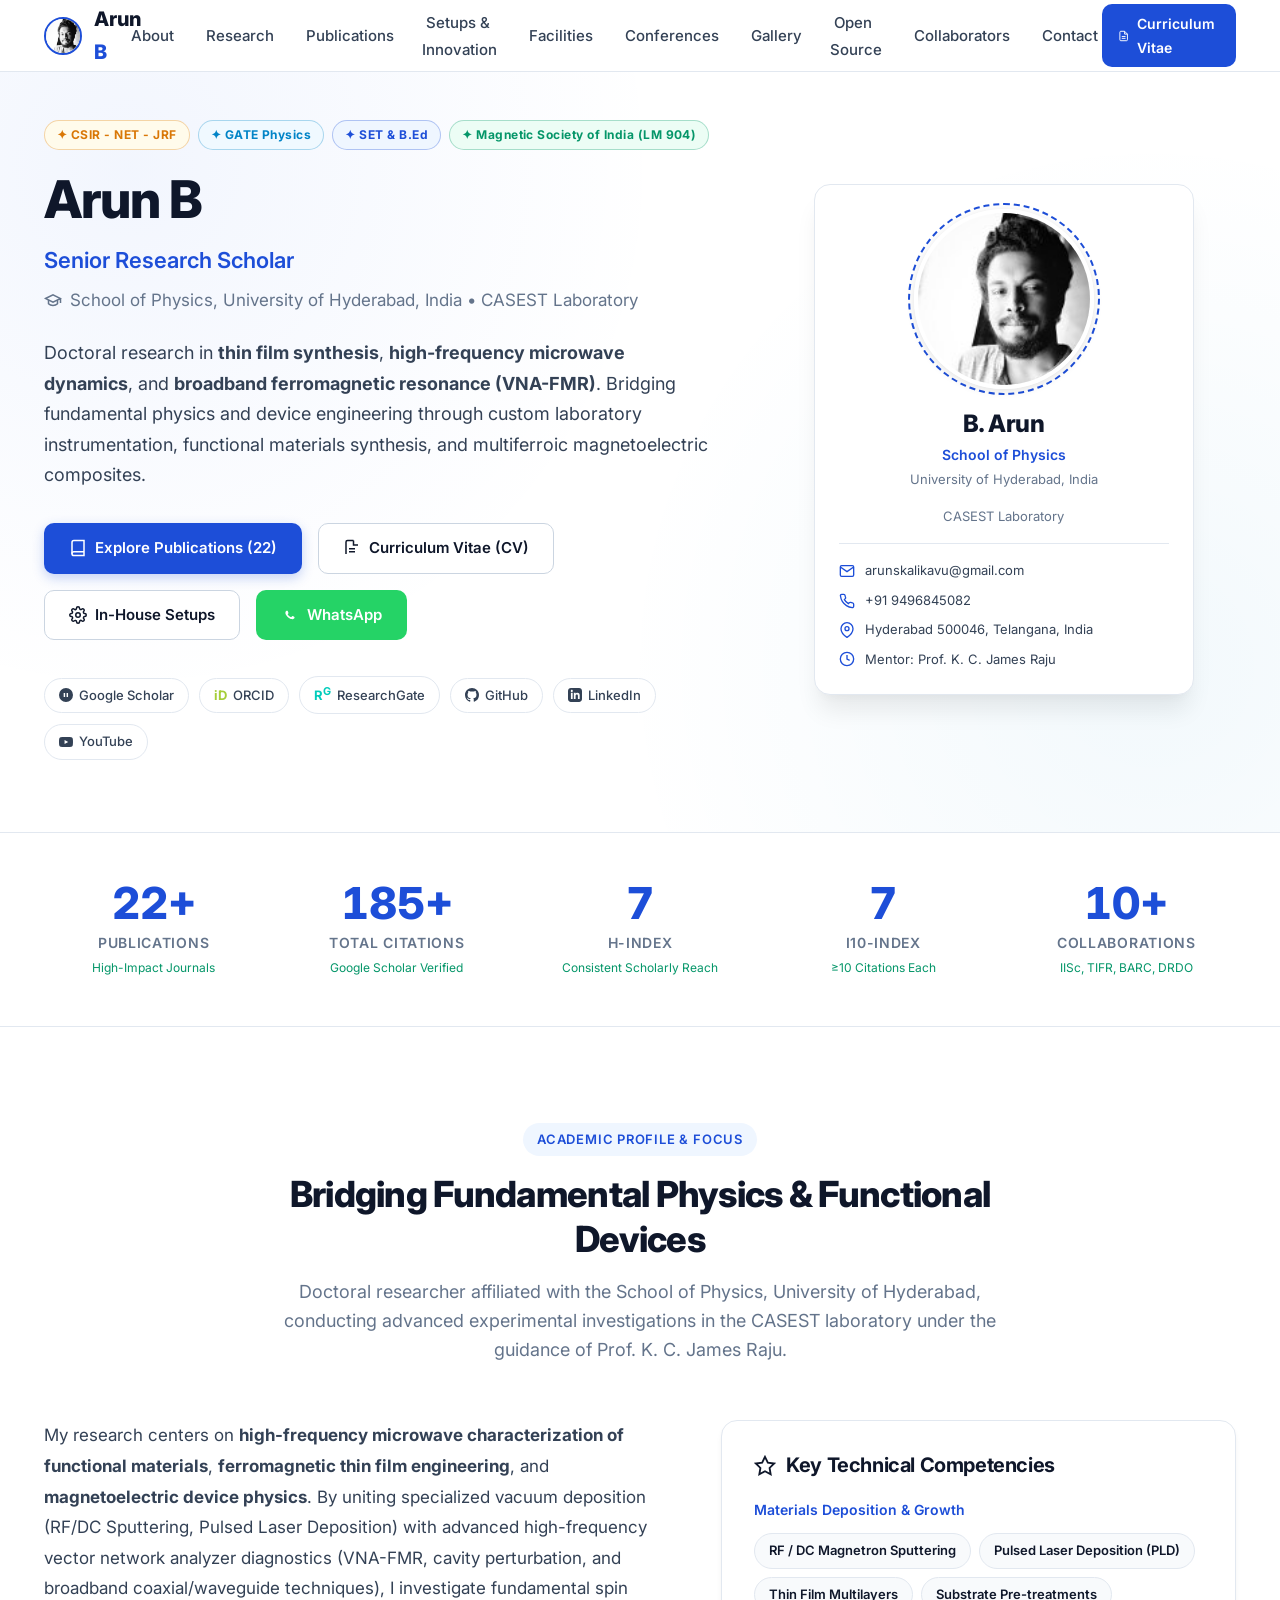
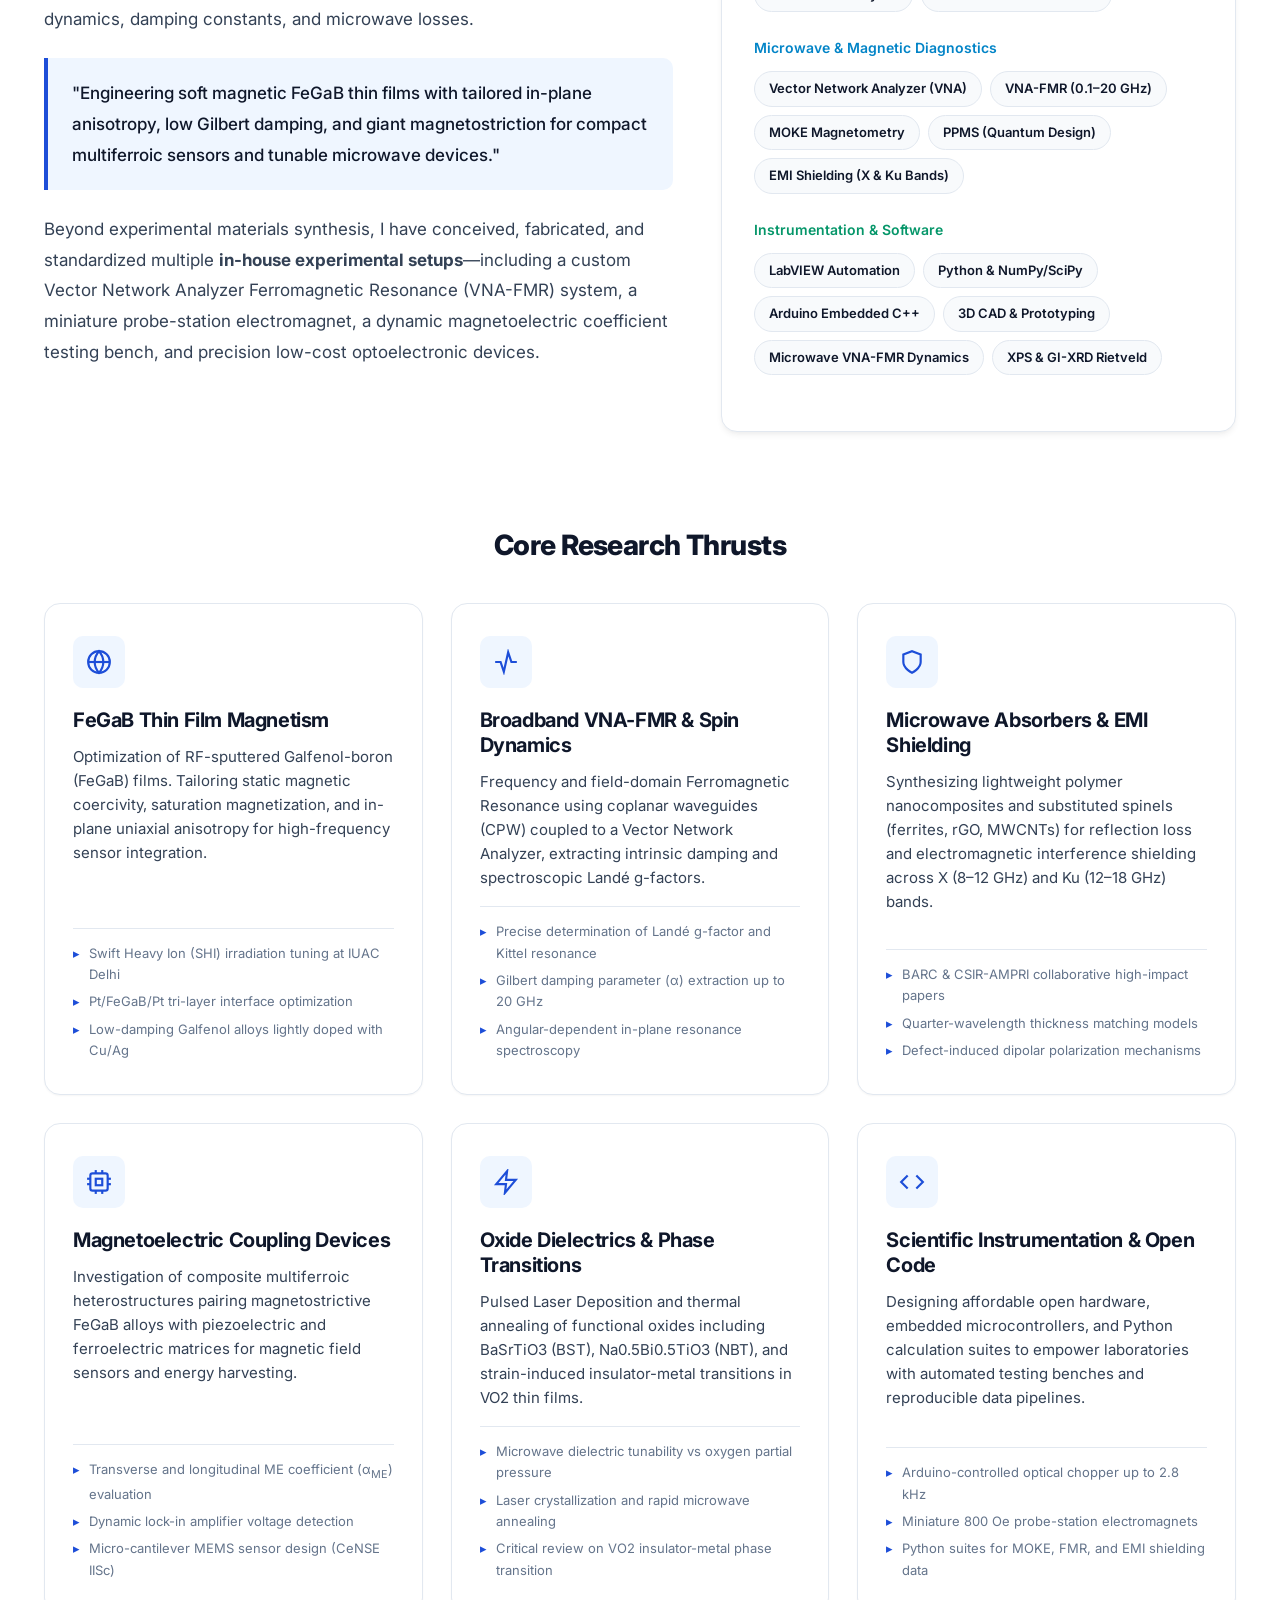
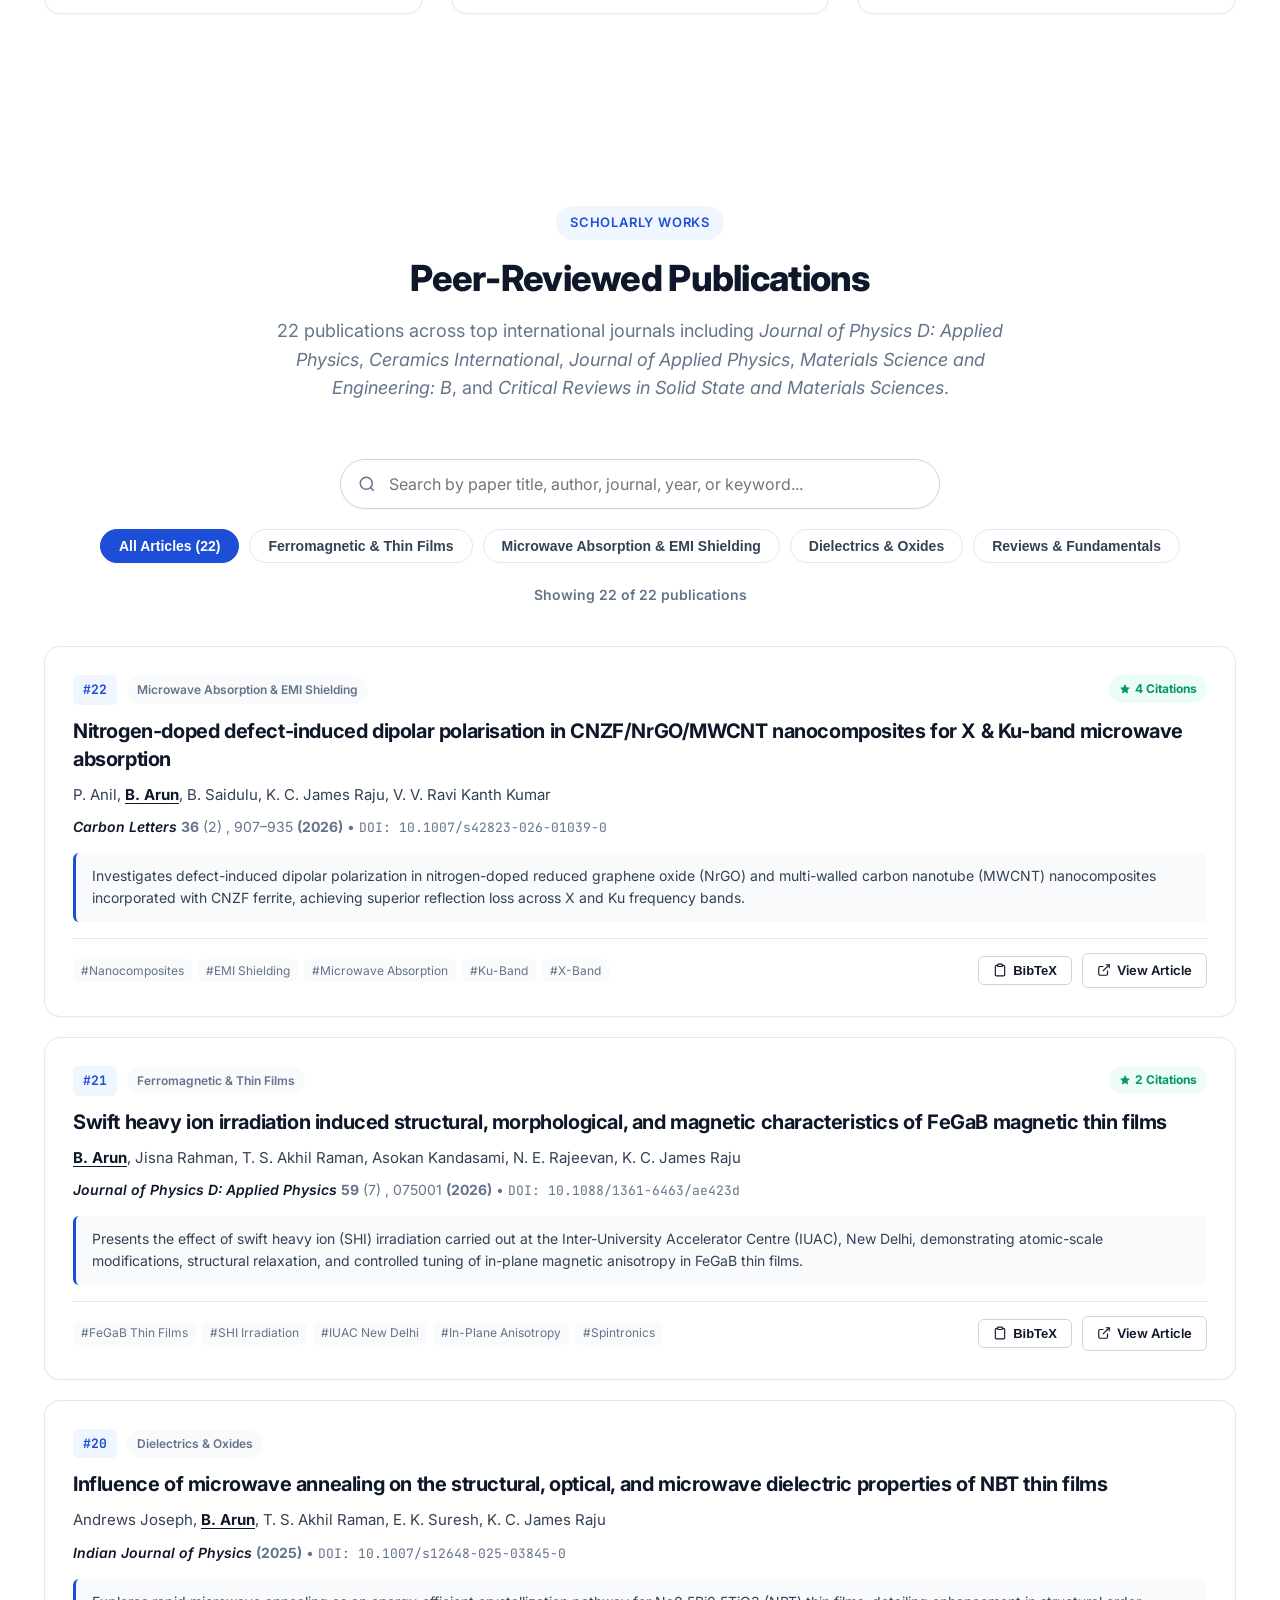
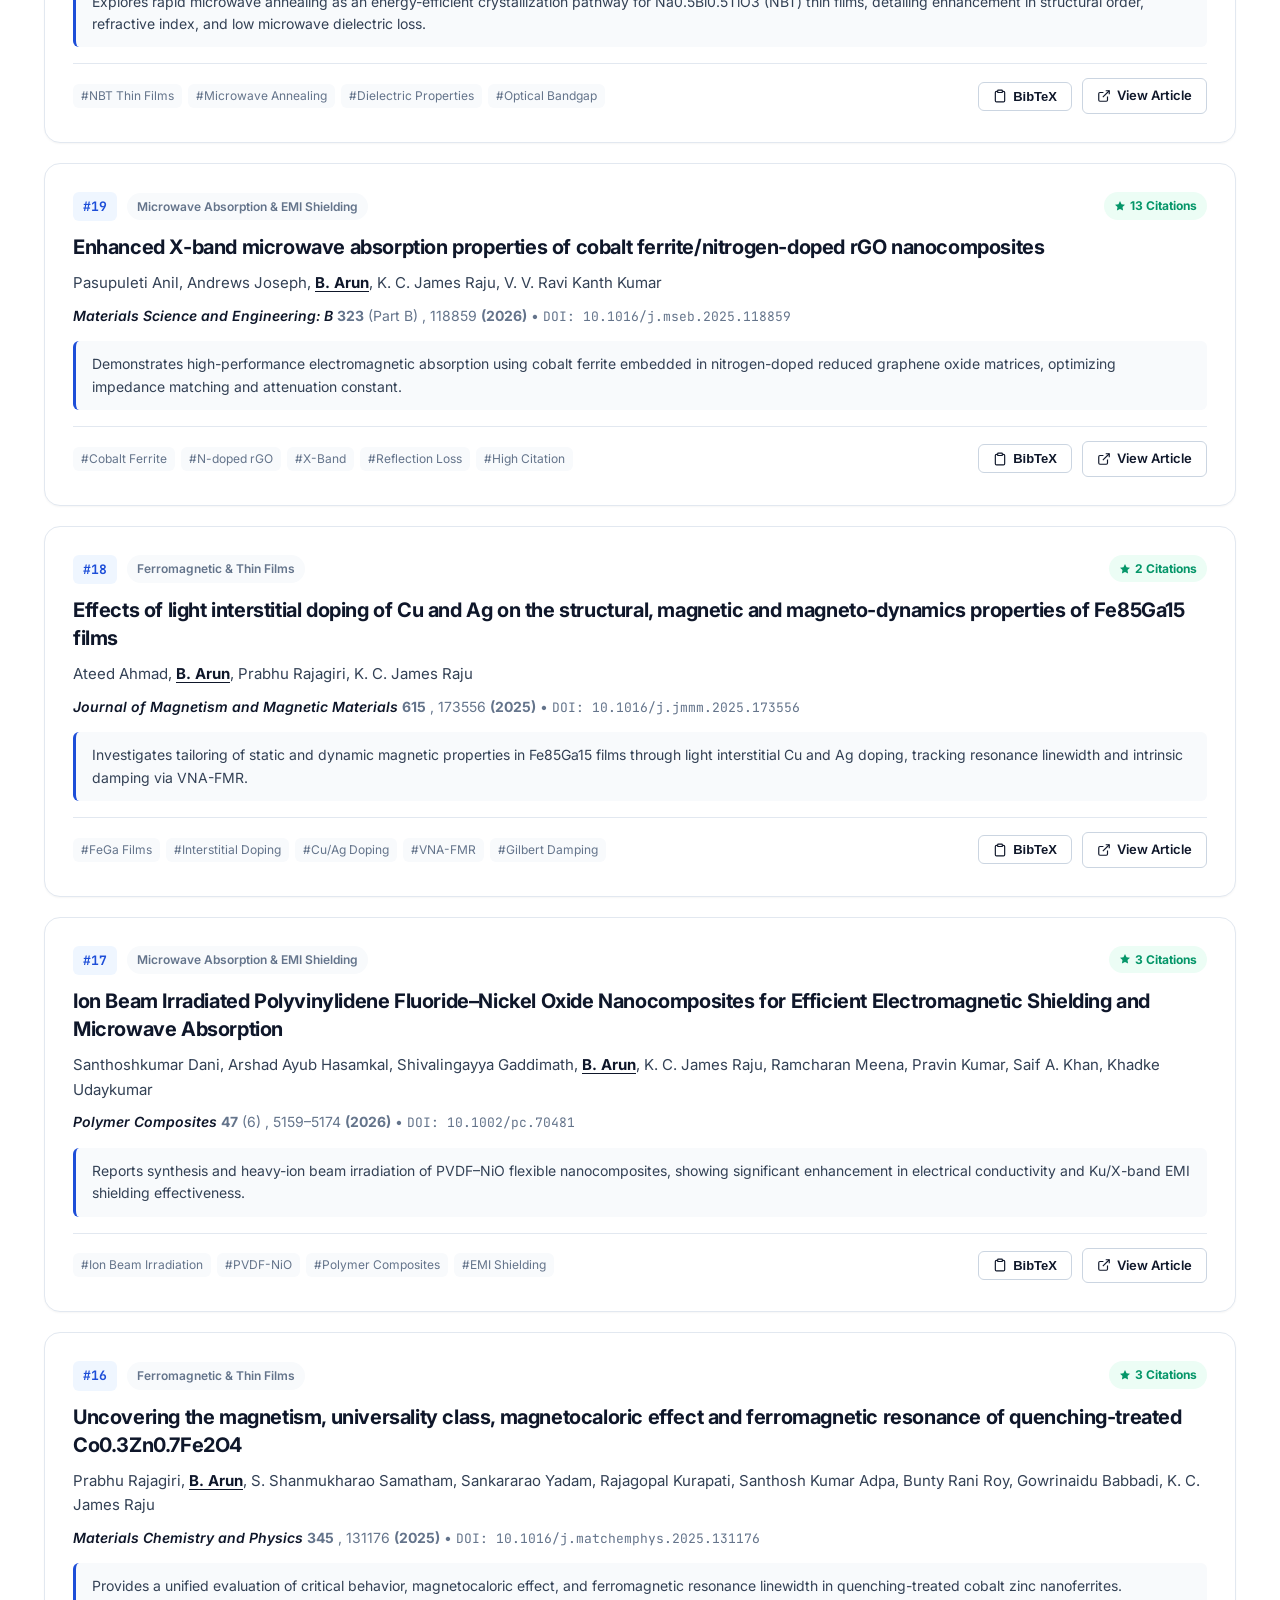
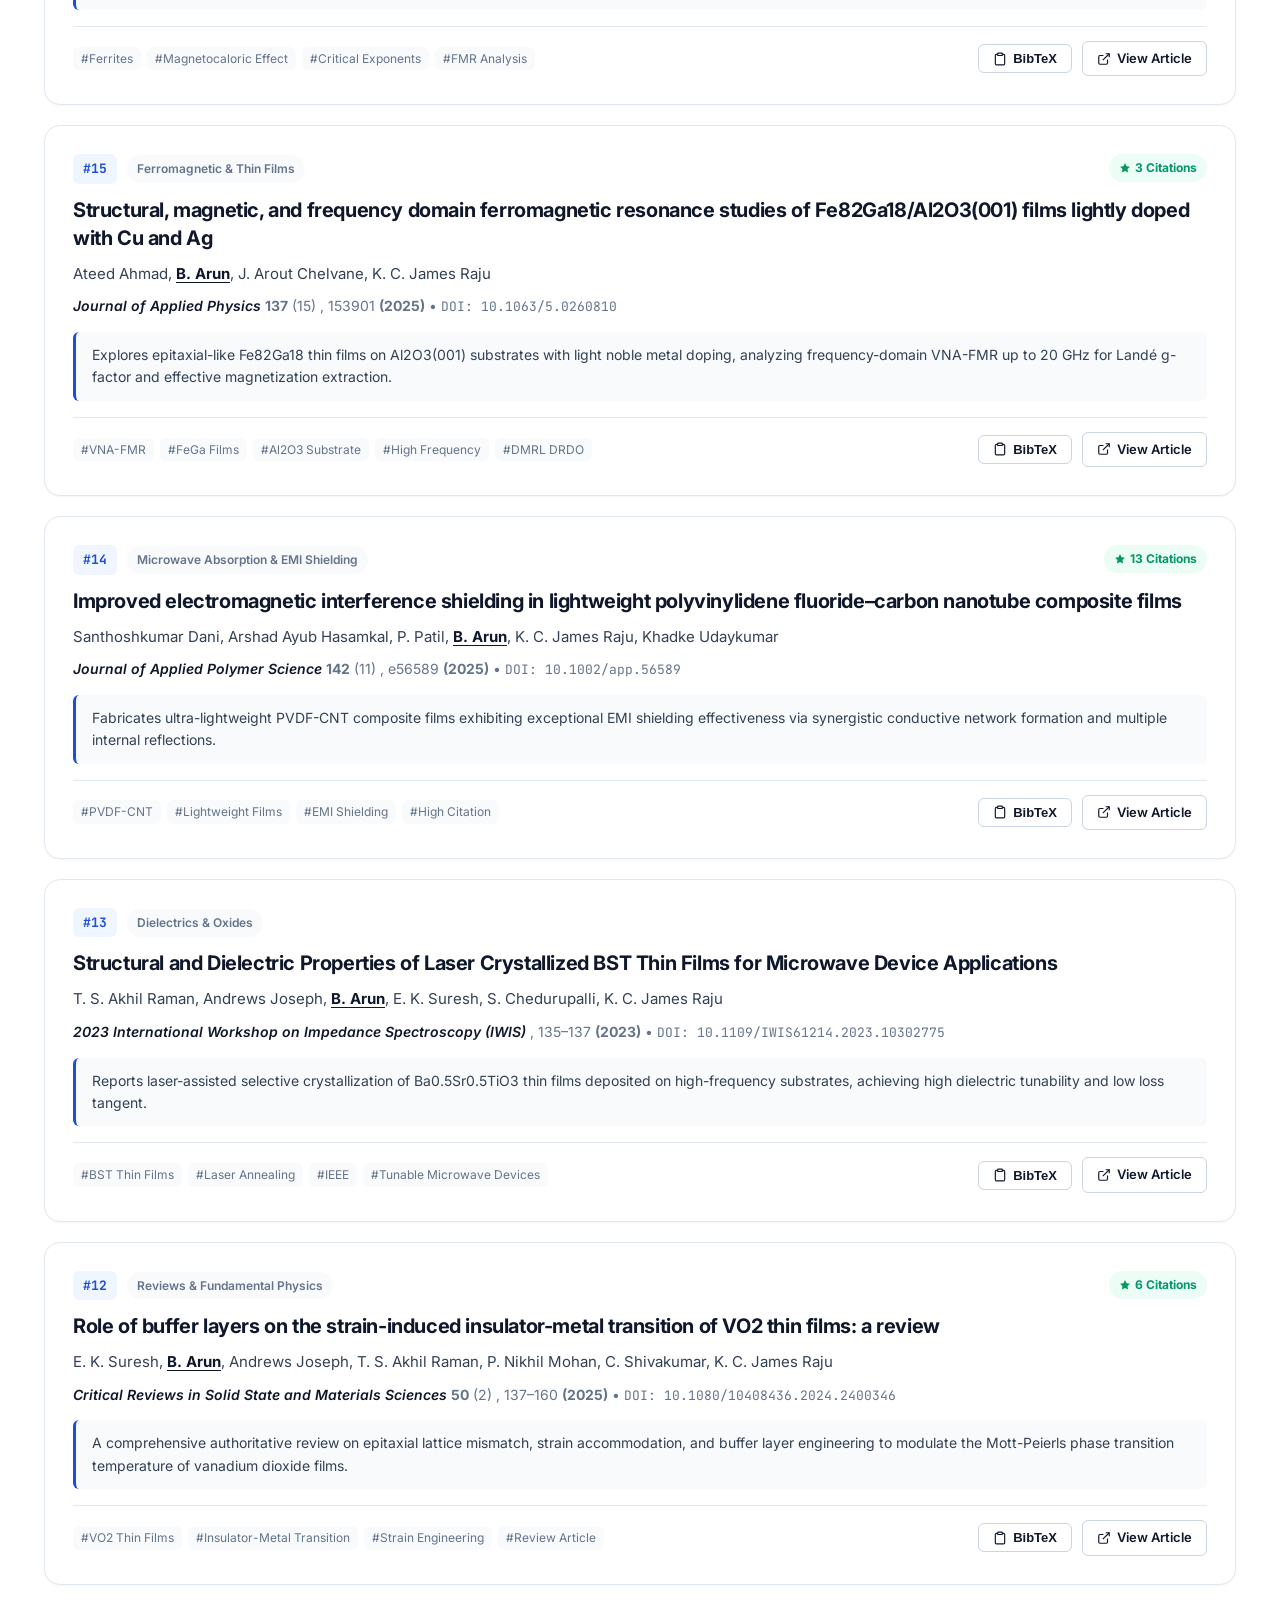
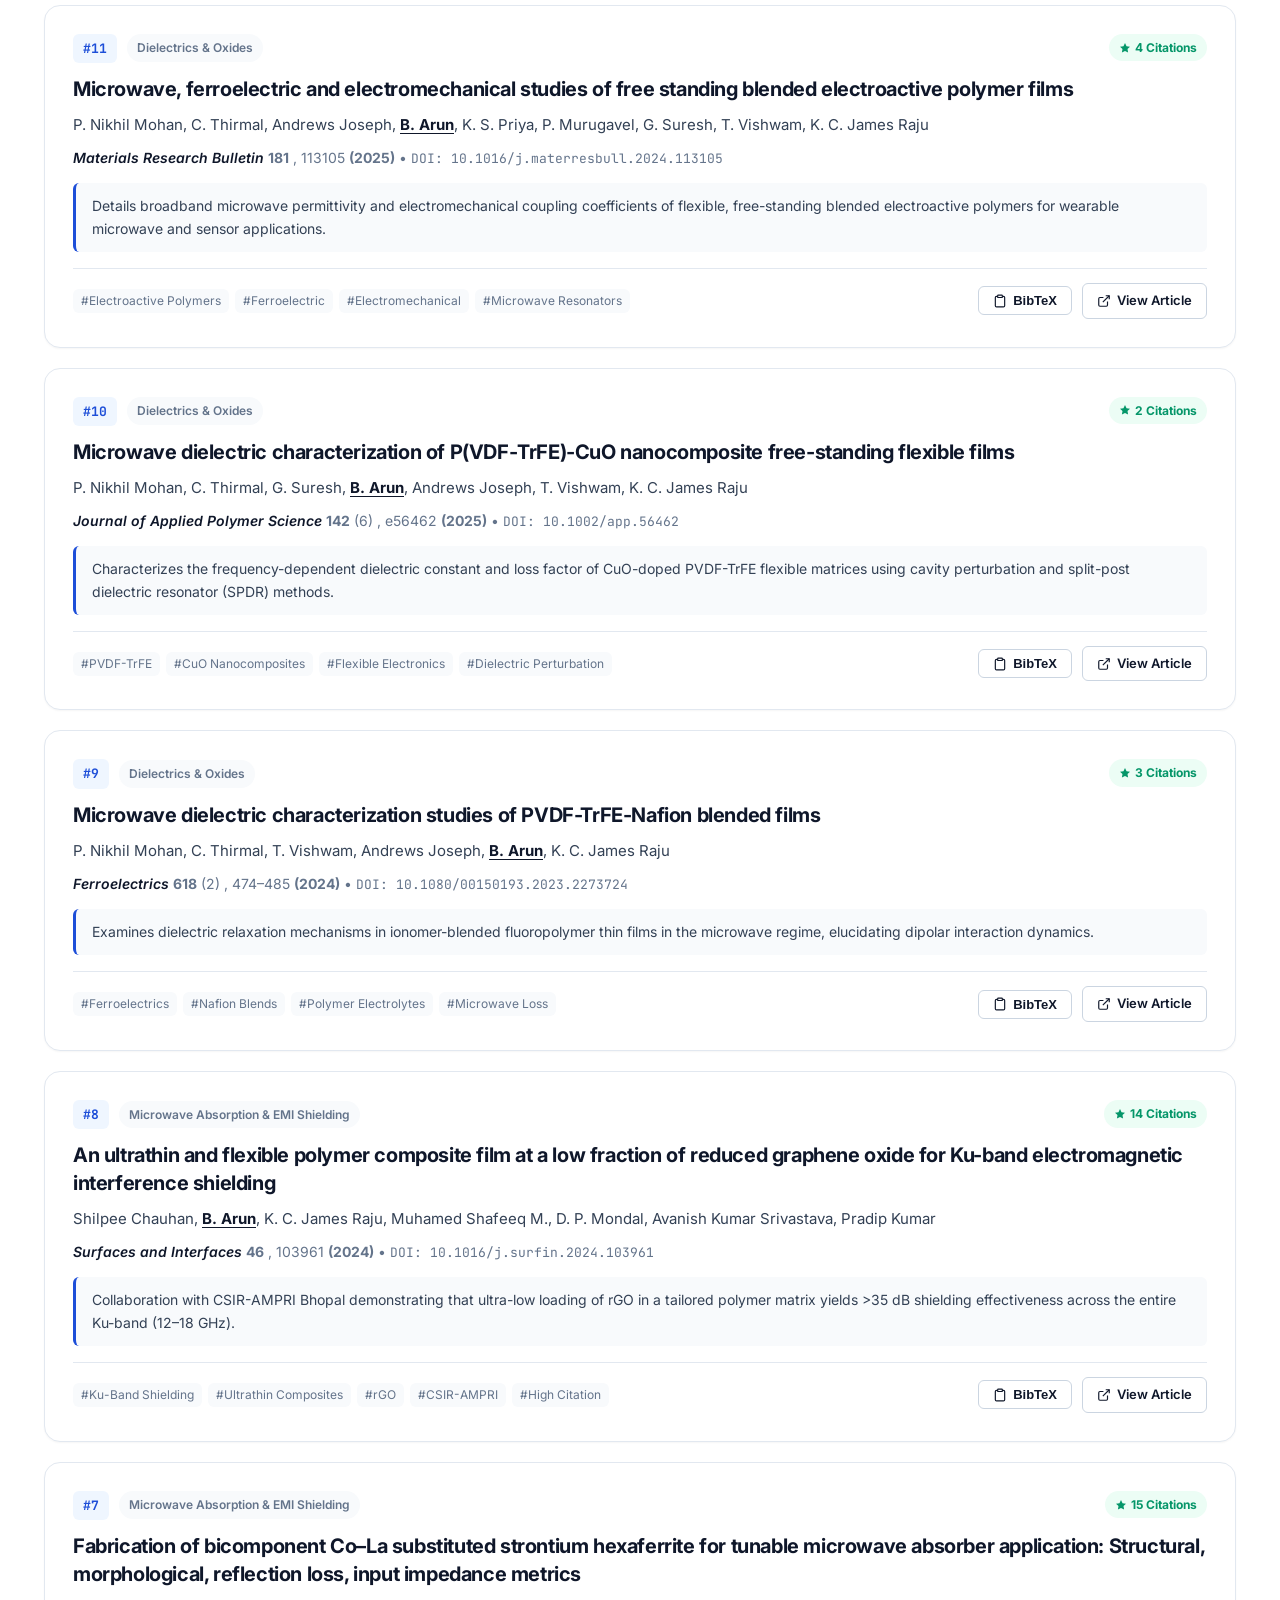
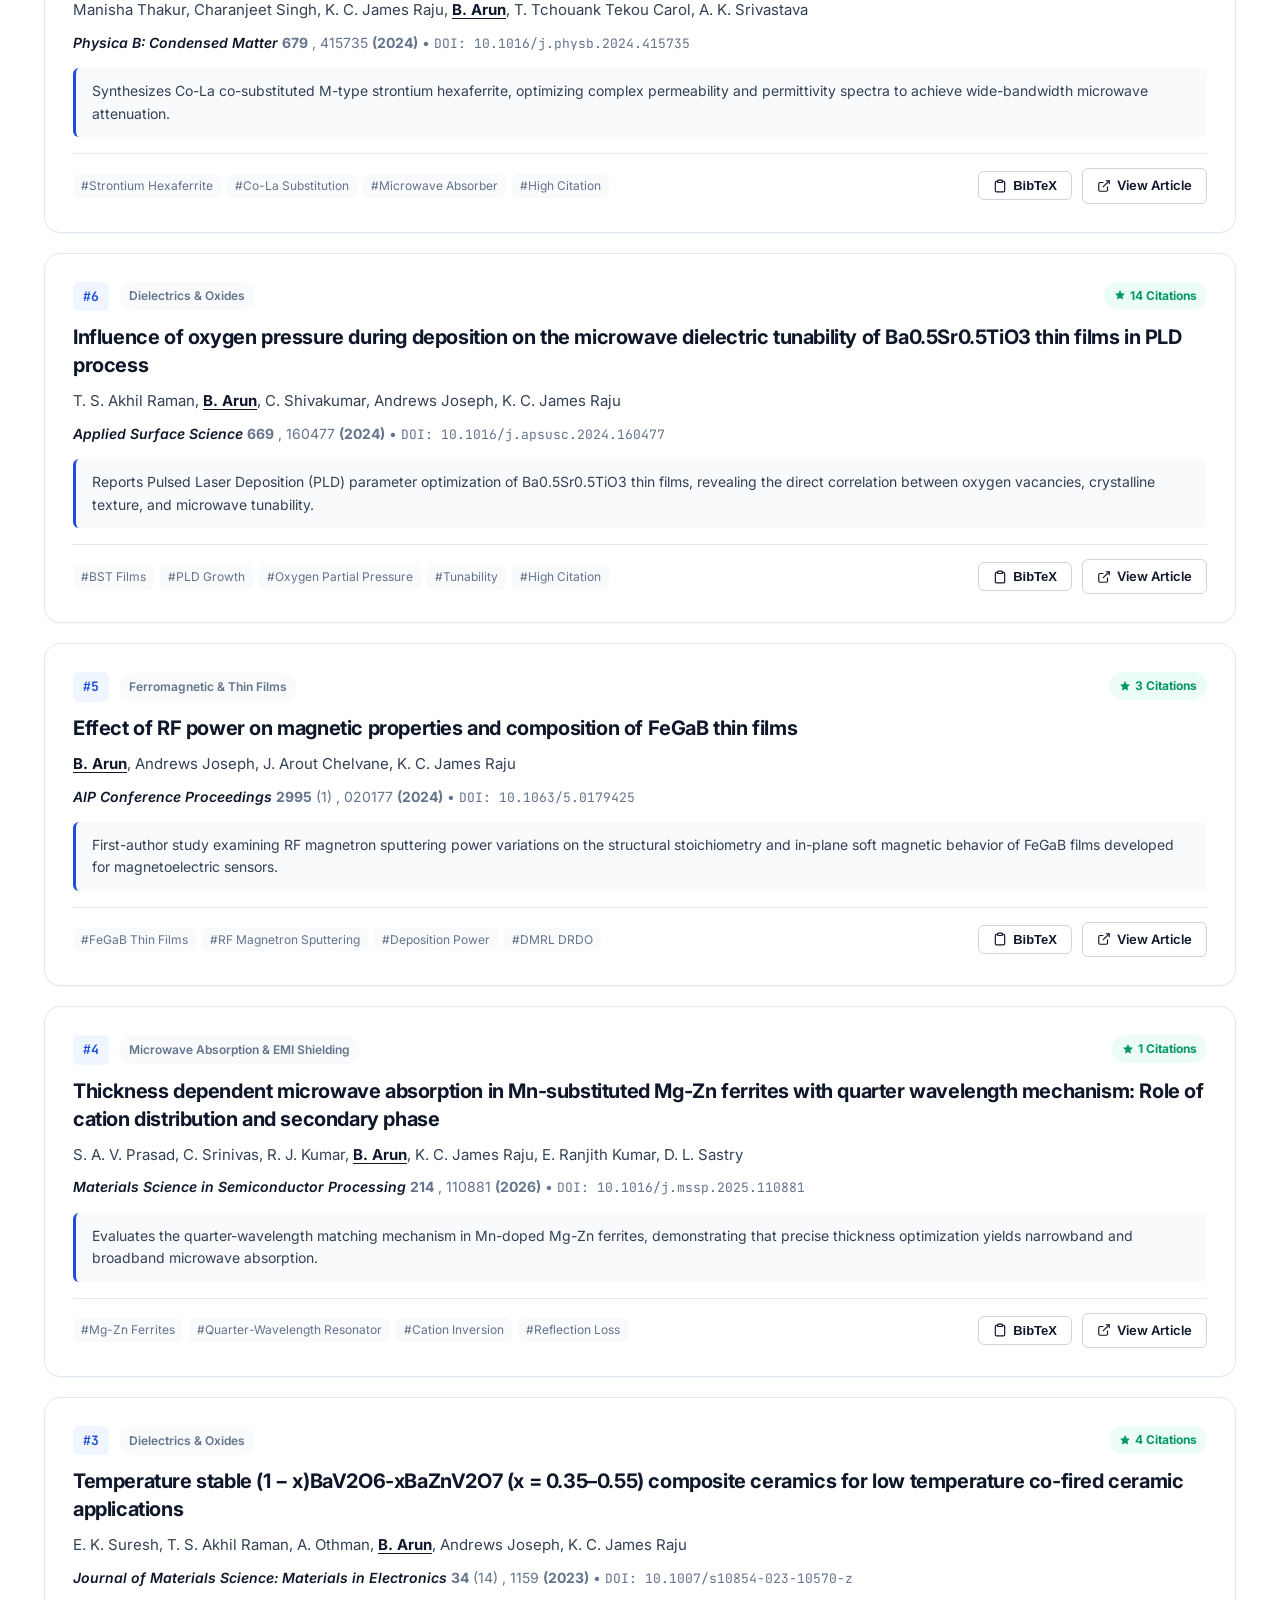
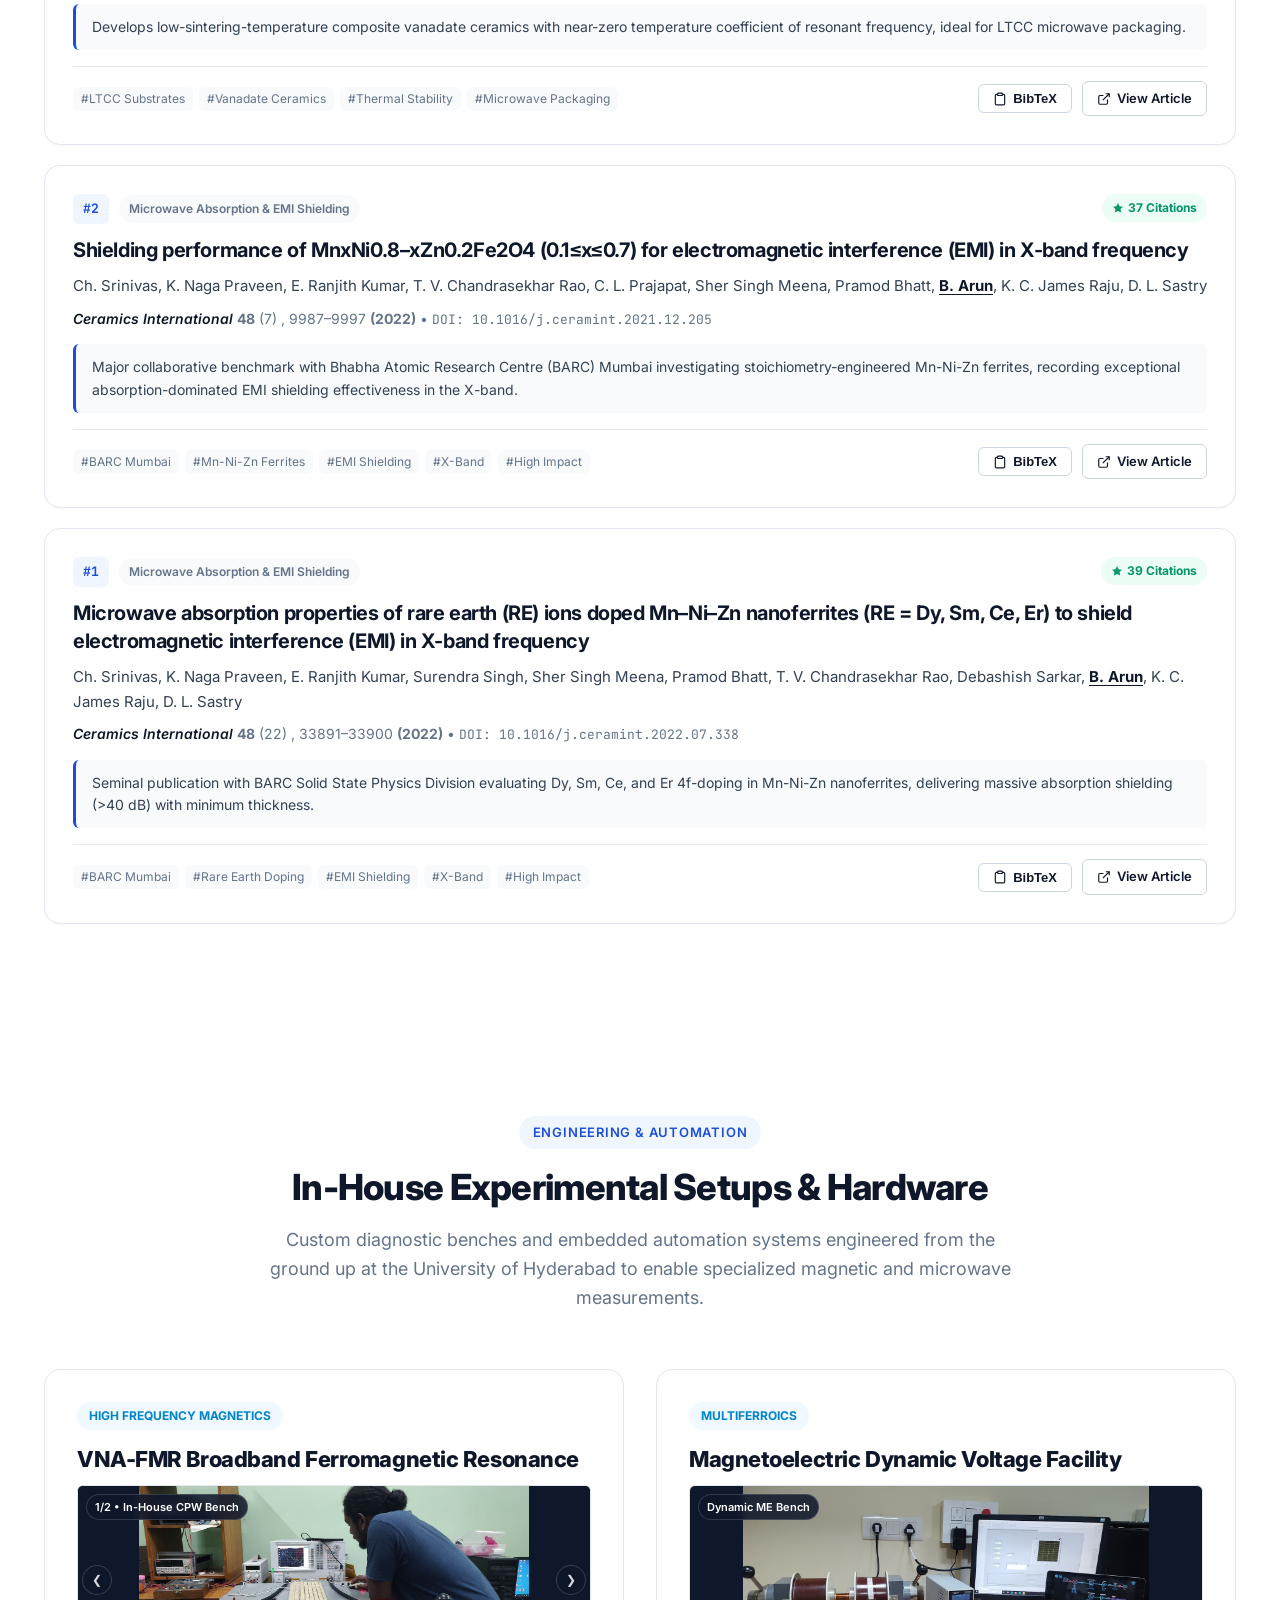
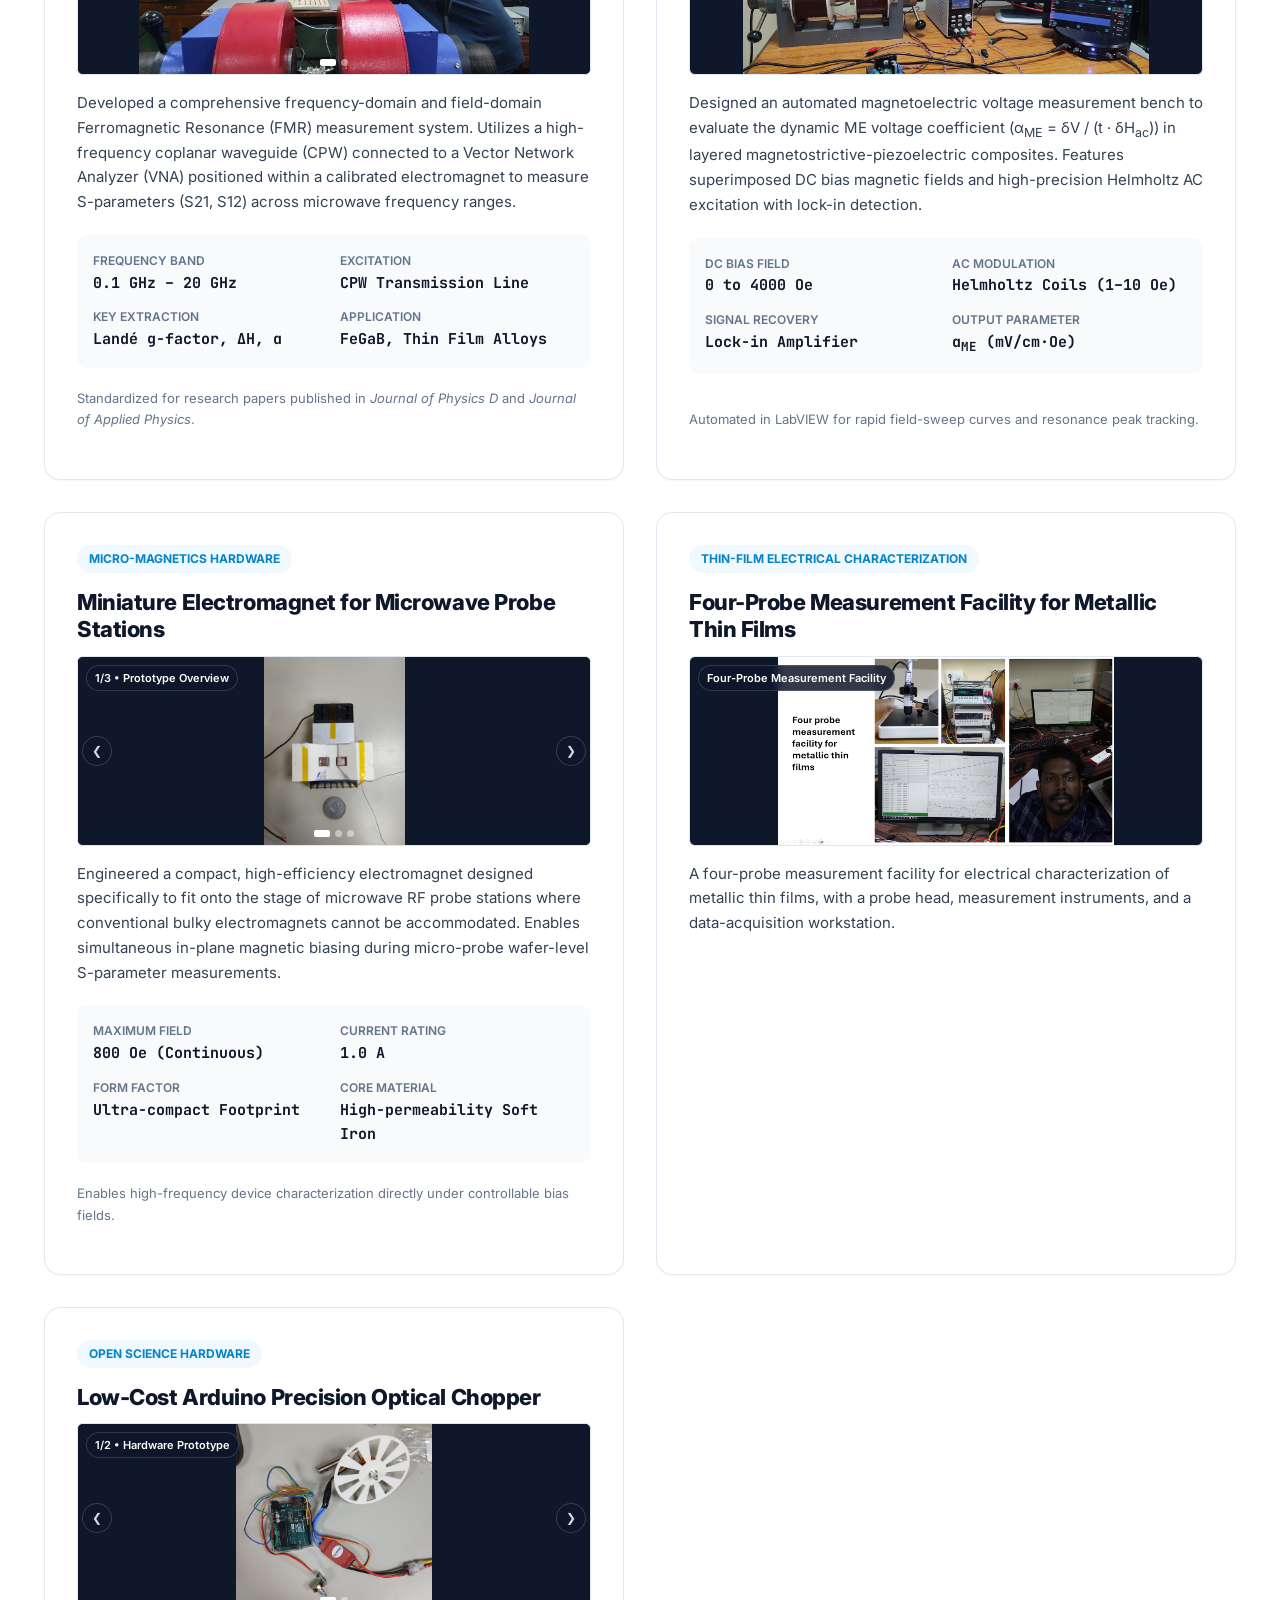
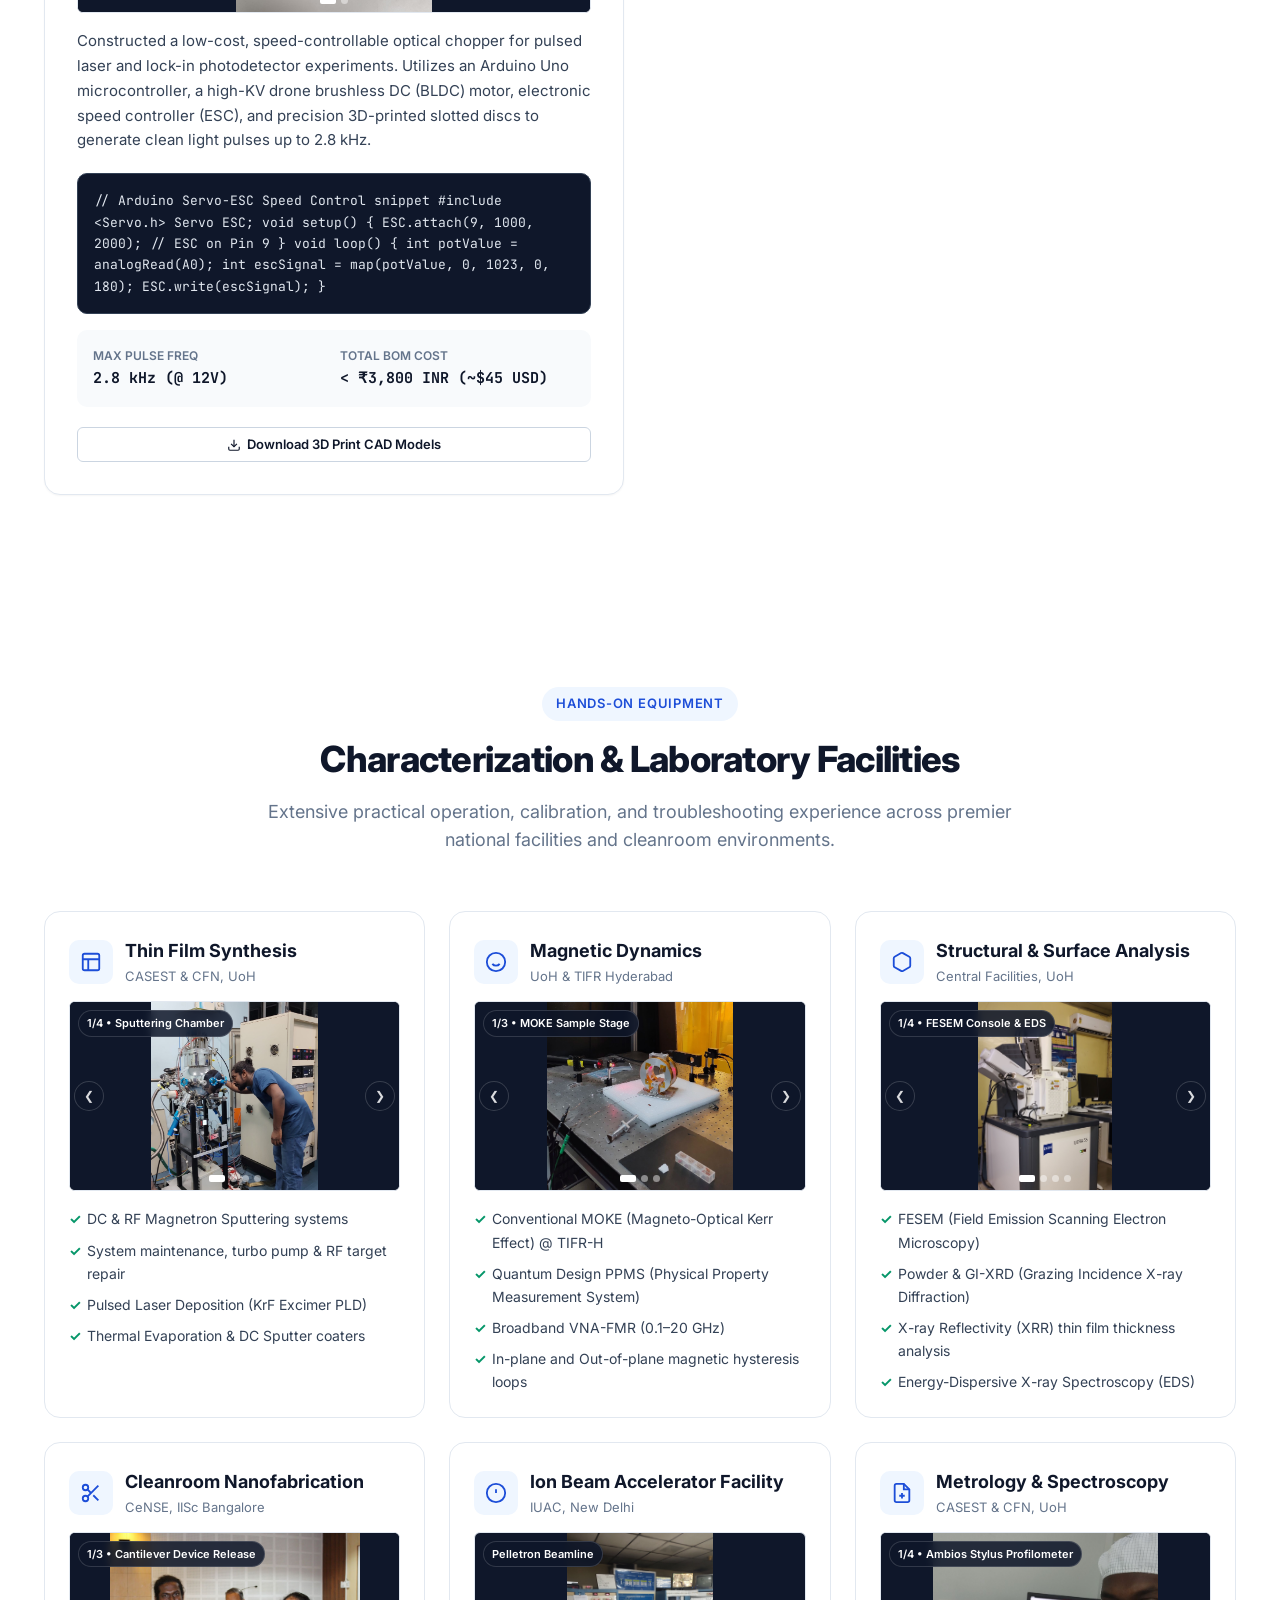
==== website/index.html @ ce85f09d "Publish academic research portfolio" ====
<!DOCTYPE html>

<html data-theme="light" lang="en">
<head>
<meta charset="utf-8"/>
<meta content="width=device-width, initial-scale=1.0" name="viewport"/>
<title>Arun B | Senior Research Scholar - School of Physics, University of Hyderabad</title>
<!-- SEO & Academic Metadata -->
<meta content="Academic and research portfolio of Arun B (B. Arun), Senior Research Scholar affiliated with the School of Physics, University of Hyderabad (working in CASEST laboratory). Specializing in thin film synthesis, VNA-FMR, microwave characterization, magnetoelectric devices, and instrumentation." name="description"/>
<meta content="Arun B, B Arun, University of Hyderabad, Physics, Thin Films, FeGaB, VNA-FMR, Ferromagnetic Resonance, Microwave Absorption, EMI Shielding, CSIR NET JRF, Magnetoelectrics, RF Sputtering, PLD" name="keywords"/>
<meta content="Arun B" name="author"/>
<link href="https://sites.google.com/view/arunb/home" rel="canonical"/>
<!-- Open Graph -->
<meta content="Arun B | Senior Research Scholar - University of Hyderabad" property="og:title"/>
<meta content="22+ Publications • 185+ Citations • CSIR-NET JRF • Thin Films, Microwave Dynamics, VNA-FMR, and Instrumentation." property="og:description"/>
<meta content="profile" property="og:type"/>
<meta content="https://sites.google.com/view/arunb/home" property="og:url"/>
<meta content="assets/images/profile/avatar_scholar.jpg" property="og:image"/>
<!-- Schema.org Structured Data -->
<script type="application/ld+json">
  {
    "@context": "https://schema.org",
    "@type": "Person",
    "name": "Arun B",
    "alternateName": "B. Arun",
    "jobTitle": "Senior Research Scholar",
    "worksFor": {
      "@type": "EducationalOrganization",
      "name": "University of Hyderabad",
      "department": "School of Physics (CASEST Laboratory)"
    },
    "url": "https://sites.google.com/view/arunb/home",
    "sameAs": [
      "https://scholar.google.com/citations?user=Su9nLc4AAAAJ&hl=en",
      "https://orcid.org/0009-0005-7767-3128",
      "https://www.researchgate.net/profile/Arun-Bhaskaran-2",
      "https://github.com/ArunBhas",
      "http://www.linkedin.com/in/arun-b-5b7160337",
      "https://youtube.com/@arunb1117?si=FKErDon7YEAGUGQr"
    ],
    "knowsAbout": [
      "Thin Film Synthesis",
      "Ferromagnetic Resonance",
      "Microwave Characterization",
      "Electromagnetic Shielding",
      "Magnetoelectric Coupling",
      "Instrumentation and Automation"
    ]
  }
  </script>
<!-- Google Fonts -->
<link href="https://fonts.googleapis.com" rel="preconnect"/>
<link crossorigin="" href="https://fonts.gstatic.com" rel="preconnect"/>
<link href="https://fonts.googleapis.com/css2?family=Inter:wght@400;500;600;700;800&amp;family=JetBrains+Mono:wght@400;500;700&amp;display=swap" rel="stylesheet"/>
<!-- Core Stylesheet -->
<link href="assets/css/styles.css" rel="stylesheet"/>
</head>
<body>
<!-- Top Reading Progress Indicator -->
<div id="reading-progress"></div>
<!-- ==========================================================================
       NAVIGATION HEADER
       ========================================================================== -->
<header class="navbar">
<div class="container nav-container">
<a class="nav-brand" href="#home">
<img alt="Arun B" class="nav-brand-avatar" onerror="this.src='assets/images/avatar_github.jpg'" src="assets/images/profile/avatar_scholar.jpg"/>
<div class="nav-brand-text">Arun <span>B</span></div>
</a>
<nav>
<ul class="nav-links">
<li><a class="nav-link" href="#about">About</a></li>
<li><a class="nav-link" href="#research">Research</a></li>
<li><a class="nav-link" href="#publications">Publications</a></li>
<li><a class="nav-link" href="#setups">Setups &amp; Innovation</a></li>
<li><a class="nav-link" href="#facilities">Facilities</a></li>
<li><a class="nav-link" href="#conferences">Conferences</a></li>
<li><a class="nav-link" href="#gallery">Gallery</a></li>
<li><a class="nav-link" href="#tools">Open Source</a></li>
<li><a class="nav-link" href="#collaborations">Collaborators</a></li>
<li><a class="nav-link" href="#contact">Contact</a></li>
</ul>
</nav>
<div class="nav-actions">
<a class="nav-btn-cv" href="cv.html" style="background-color: var(--accent-primary);" target="_blank">
<svg fill="none" height="16" stroke="currentColor" stroke-width="2" viewbox="0 0 24 24" width="16"><path d="M14 2H6a2 2 0 0 0-2 2v16a2 2 0 0 0 2 2h12a2 2 0 0 0 2-2V8z"></path><polyline points="14 2 14 8 20 8"></polyline><line x1="16" x2="8" y1="13" y2="13"></line><line x1="16" x2="8" y1="17" y2="17"></line></svg>
          Curriculum Vitae
        </a>
<button aria-label="Toggle mobile navigation" class="mobile-menu-btn" id="mobile-menu-btn">☰</button>
</div>
</div>
</header>
<!-- Mobile Drawer -->
<div class="mobile-nav-drawer" id="mobile-nav-drawer">
<a class="nav-link" href="#home">Home</a>
<a class="nav-link" href="#about">About &amp; Background</a>
<a class="nav-link" href="#research">Research Thrusts</a>
<a class="nav-link" href="#publications">Publications (22 Articles)</a>
<a class="nav-link" href="#setups">Experimental Setups</a>
<a class="nav-link" href="#facilities">Characterization Facilities</a>
<a class="nav-link" href="#conferences">Conferences &amp; Trainings</a>
<a class="nav-link" href="#gallery">Research Gallery (47 Photos)</a>
<a class="nav-link" href="#tools">Open Source Tools</a>
<a class="nav-link" href="#collaborations">Collaborating Institutes</a>
<a class="nav-link" href="#outreach">Teaching &amp; Outreach</a>
<a class="nav-link" href="#contact">Contact / Inquiries</a>
<a class="nav-link" href="cv.html" style="color: var(--accent-emerald); font-weight: 700;" target="_blank">📄 Curriculum Vitae (Printable CV)</a>
</div>
<!-- ==========================================================================
       HERO SECTION
       ========================================================================== -->
<section class="hero" id="home">
<div class="container hero-grid">
<div class="hero-content">
<div class="hero-profile-badges">
<span class="credential-pill csir">✦ CSIR - NET - JRF</span>
<span class="credential-pill gate">✦ GATE Physics</span>
<span class="credential-pill uoh">✦ SET &amp; B.Ed</span>
<span class="credential-pill msi">✦ Magnetic Society of India (LM 904)</span>
</div>
<h1 class="hero-title">Arun B</h1>
<div class="hero-role">Senior Research Scholar</div>
<div class="hero-institution">
<svg fill="none" height="18" stroke="currentColor" stroke-width="2" viewbox="0 0 24 24" width="18"><path d="M22 10v6M2 10l10-5 10 5-10 5z"></path><path d="M6 12v5c3 3 9 3 12 0v-5"></path></svg>
          School of Physics, University of Hyderabad, India • CASEST Laboratory
        </div>
<p class="hero-bio">
          Doctoral research in <strong>thin film synthesis</strong>, <strong>high-frequency microwave dynamics</strong>, 
          and <strong>broadband ferromagnetic resonance (VNA-FMR)</strong>. Bridging fundamental physics and device engineering 
          through custom laboratory instrumentation, functional materials synthesis, and multiferroic magnetoelectric composites.
        </p>
<div class="hero-cta-group">
<a class="btn btn-primary" href="#publications">
<svg fill="none" height="18" stroke="currentColor" stroke-width="2" viewbox="0 0 24 24" width="18"><path d="M4 19.5A2.5 2.5 0 0 1 6.5 17H20"></path><path d="M6.5 2H20v20H6.5A2.5 2.5 0 0 1 4 19.5v-15A2.5 2.5 0 0 1 6.5 2z"></path></svg>
            Explore Publications (22)
          </a>
<a class="btn btn-secondary" href="cv.html" target="_blank">
<svg fill="none" height="18" stroke="currentColor" stroke-width="2" viewbox="0 0 24 24" width="18"><path d="M14 2H6a2 2 0 0 0-2 2v16a2 2 0 0 2 2h12a2 2 0 0 0 2-2V8z"></path><polyline points="14 2 14 8 20 8"></polyline><line x1="16" x2="8" y1="13" y2="13"></line><line x1="16" x2="8" y1="17" y2="17"></line></svg>
            Curriculum Vitae (CV)
          </a>
<a class="btn btn-secondary" href="#setups">
<svg fill="none" height="18" stroke="currentColor" stroke-width="2" viewbox="0 0 24 24" width="18"><circle cx="12" cy="12" r="3"></circle><path d="M19.4 15a1.65 1.65 0 0 0 .33 1.82l.06.06a2 2 0 0 1 0 2.83 2 2 0 0 1-2.83 0l-.06-.06a1.65 1.65 0 0 0-1.82-.33 1.65 1.65 0 0 0-1 1.51V21a2 2 0 0 1-2 2 2 2 0 0 1-2-2v-.09A1.65 1.65 0 0 0 9 19.4a1.65 1.65 0 0 0-1.82.33l-.06.06a2 2 0 0 1-2.83 0 2 2 0 0 1 0-2.83l.06-.06a1.65 1.65 0 0 0 .33-1.82 1.65 1.65 0 0 0-1.51-1H3a2 2 0 0 1-2-2 2 2 0 0 1 2-2h.09A1.65 1.65 0 0 0 4.6 9a1.65 1.65 0 0 0-.33-1.82l-.06-.06a2 2 0 0 1 0-2.83 2 2 0 0 1 2.83 0l.06.06a1.65 1.65 0 0 0 1.82.33H9a1.65 1.65 0 0 0 1-1.51V3a2 2 0 0 1 2-2 2 2 0 0 1 2 2v.09a1.65 1.65 0 0 0 1 1.51 1.65 1.65 0 0 0 1.82-.33l.06-.06a2 2 0 0 1 2.83 0 2 2 0 0 1 0 2.83l-.06.06a1.65 1.65 0 0 0-.33 1.82V9a1.65 1.65 0 0 0 1.51 1H21a2 2 0 0 1 2 2 2 2 0 0 1-2 2h-.09a1.65 1.65 0 0 0-1.51 1z"></path></svg>
            In-House Setups
          </a>
<a class="btn btn-whatsapp" href="https://wa.me/9496845082" rel="noopener noreferrer" target="_blank">
<svg fill="currentColor" height="18" viewbox="0 0 24 24" width="18"><path d="M17.472 14.382c-.301-.15-1.78-.878-2.056-.978-.276-.101-.476-.15-.677.15-.2.301-.776.978-.952 1.179-.175.2-.351.226-.652.075-.301-.15-1.27-.468-2.42-1.494-.895-.798-1.5-1.783-1.676-2.084-.175-.301-.019-.464.132-.614.136-.135.301-.351.452-.527.15-.176.2-.301.301-.502.101-.2.05-.376-.025-.526-.075-.151-.677-1.632-.928-2.235-.244-.588-.493-.508-.677-.518-.175-.008-.376-.01-.577-.01-.2 0-.527.075-.802.376-.276.301-1.053 1.029-1.053 2.509 0 1.48 1.079 2.909 1.229 3.11.15.2 2.122 3.24 5.14 4.543.718.31 1.279.495 1.716.634.721.229 1.377.197 1.895.12.578-.087 1.78-.727 2.03-1.43.25-.703.25-1.305.176-1.43-.076-.126-.276-.201-.577-.352z"></path></svg>
            WhatsApp
          </a>
</div>
<div class="hero-social-strip">
<a class="social-pill" href="https://scholar.google.com/citations?user=Su9nLc4AAAAJ&amp;hl=en" rel="noopener noreferrer" target="_blank">
<svg fill="currentColor" height="14" viewbox="0 0 24 24" width="14"><path d="M12 24a12 12 0 1 1 0-24 12 12 0 0 1 0 24zm-1.5-15.5H8v7h2.5v-7zm5 0h-2.5v7H15.5v-7z"></path></svg>
            Google Scholar
          </a>
<a class="social-pill" href="https://orcid.org/0009-0005-7767-3128" rel="noopener noreferrer" target="_blank">
<span style="color:#a6ce39; font-weight:bold;">iD</span> ORCID
          </a>
<a class="social-pill" href="https://www.researchgate.net/profile/Arun-Bhaskaran-2" rel="noopener noreferrer" target="_blank">
<span style="color:#00ccbb; font-weight:bold;">R<sup>G</sup></span> ResearchGate
          </a>
<a class="social-pill" href="https://github.com/ArunBhas" rel="noopener noreferrer" target="_blank">
<svg fill="currentColor" height="14" viewbox="0 0 24 24" width="14"><path d="M12 0C5.37 0 0 5.37 0 12c0 5.31 3.435 9.795 8.205 11.385.6.105.825-.255.825-.57 0-.285-.015-1.23-.015-2.235-3.015.555-3.795-.735-4.035-1.41-.135-.345-.72-1.41-1.23-1.695-.42-.225-1.02-.78-.015-.795.945-.015 1.62.87 1.845 1.23 1.08 1.815 2.805 1.305 3.495.99.105-.78.42-1.305.765-1.605-2.67-.3-5.46-1.335-5.46-5.925 0-1.305.465-2.385 1.23-3.225-.12-.3-.54-1.53.12-3.18 0 0 1.005-.315 3.3 1.23.96-.27 1.98-.405 3-.405s2.04.135 3 .405c2.295-1.56 3.3-1.23 3.3-1.23.66 1.65.24 2.88.12 3.18.765.84 1.23 1.905 1.23 3.225 0 4.605-2.805 5.625-5.475 5.925.435.375.81 1.095.81 2.22 0 1.605-.015 2.895-.015 3.3 0 .315.225.69.825.57A12.02 12.02 0 0 0 24 12c0-6.63-5.37-12-12-12z"></path></svg>
            GitHub
          </a>
<a class="social-pill" href="http://www.linkedin.com/in/arun-b-5b7160337" rel="noopener noreferrer" target="_blank">
<svg fill="currentColor" height="14" viewbox="0 0 24 24" width="14"><path d="M19 0h-14c-2.761 0-5 2.239-5 5v14c0 2.761 2.239 5 5 5h14c2.762 0 5-2.239 5-5v-14c0-2.761-2.238-5-5-5zm-11 19h-3v-11h3v11zm-1.5-12.268c-.966 0-1.75-.79-1.75-1.764s.784-1.764 1.75-1.764 1.75.79 1.75 1.764-.783 1.764-1.75 1.764zm13.5 12.268h-3v-5.604c0-3.368-4-3.113-4 0v5.604h-3v-11h3v1.765c1.396-2.586 7-2.777 7 2.476v6.759z"></path></svg>
            LinkedIn
          </a>
<a class="social-pill" href="https://youtube.com/@arunb1117?si=FKErDon7YEAGUGQr" rel="noopener noreferrer" target="_blank">
<svg fill="currentColor" height="14" viewbox="0 0 24 24" width="14"><path d="M23.498 6.186a3.016 3.016 0 0 0-2.122-2.136C19.505 3.545 12 3.545 12 3.545s-7.505 0-9.377.505A3.017 3.017 0 0 0 .502 6.186C0 8.07 0 12 0 12s0 3.93.502 5.814a3.016 3.016 0 0 0 2.122 2.136c1.871.505 9.376.505 9.376.505s7.505 0 9.377-.505a3.015 3.015 0 0 0 2.122-2.136C24 15.93 24 12 24 12s0-3.93-.502-5.814zM9.545 15.568V8.432L15.818 12l-6.273 3.568z"></path></svg>
            YouTube
          </a>
</div>
</div>
<!-- Right Profile Card -->
<div class="hero-visual">
<div class="hero-profile-card">
<div class="hero-avatar-wrapper">
<div class="hero-avatar-ring"></div>
<img alt="Arun B" class="hero-avatar" onerror="this.src='assets/images/avatar_github.jpg'" src="assets/images/profile/avatar_scholar.jpg"/>
</div>
<h2 class="profile-card-name">B. Arun</h2>
<div class="profile-card-dept">School of Physics</div>
<div class="profile-card-uni">University of Hyderabad, India</div>
<div style="font-size: 0.8125rem; color: var(--text-muted); margin-top: 2px;">CASEST Laboratory</div>
<div class="profile-card-divider"></div>
<ul class="profile-contact-list">
<li class="profile-contact-item">
<svg fill="none" height="16" stroke="currentColor" stroke-width="2" viewbox="0 0 24 24" width="16"><path d="M4 4h16c1.1 0 2 .9 2 2v12c0 1.1-.9 2-2 2H4c-1.1 0-2-.9-2-2V6c0-1.1.9-2 2-2z"></path><polyline points="22,6 12,13 2,6"></polyline></svg>
<span>arunskalikavu@gmail.com</span>
</li>
<li class="profile-contact-item">
<svg fill="none" height="16" stroke="currentColor" stroke-width="2" viewbox="0 0 24 24" width="16"><path d="M22 16.92v3a2 2 0 0 1-2.18 2 19.79 19.79 0 0 1-8.63-3.07 19.5 19.5 0 0 1-6-6 19.79 19.79 0 0 1-3.07-8.67A2 2 0 0 1 4.11 2h3a2 2 0 0 1 2 1.72 12.84 12.84 0 0 0 .7 2.81 2 2 0 0 1-.45 2.11L8.09 9.91a16 16 0 0 0 6 6l1.27-1.27a2 2 0 0 1 2.11-.45 12.84 12.84 0 0 0 2.81.7A2 2 0 0 1 22 16.92z"></path></svg>
<span>+91 9496845082</span>
</li>
<li class="profile-contact-item">
<svg fill="none" height="16" stroke="currentColor" stroke-width="2" viewbox="0 0 24 24" width="16"><path d="M21 10c0 7-9 13-9 13s-9-6-9-13a9 9 0 0 1 18 0z"></path><circle cx="12" cy="10" r="3"></circle></svg>
<span>Hyderabad 500046, Telangana, India</span>
</li>
<li class="profile-contact-item">
<svg fill="none" height="16" stroke="currentColor" stroke-width="2" viewbox="0 0 24 24" width="16"><circle cx="12" cy="12" r="10"></circle><polyline points="12 6 12 12 16 14"></polyline></svg>
<span>Mentor: Prof. K. C. James Raju</span>
</li>
</ul>
</div>
</div>
</div>
</section>
<!-- ==========================================================================
       IMPACT METRICS BAR
       ========================================================================== -->
<section class="impact-bar">
<div class="container impact-grid">
<div class="impact-item">
<div class="impact-num" data-suffix="+" data-target="22">22+</div>
<div class="impact-label">Publications</div>
<div class="impact-sub">High-Impact Journals</div>
</div>
<div class="impact-item">
<div class="impact-num" data-suffix="+" data-target="185">185+</div>
<div class="impact-label">Total Citations</div>
<div class="impact-sub">Google Scholar Verified</div>
</div>
<div class="impact-item">
<div class="impact-num" data-suffix="" data-target="7">7</div>
<div class="impact-label">h-Index</div>
<div class="impact-sub">Consistent Scholarly Reach</div>
</div>
<div class="impact-item">
<div class="impact-num" data-suffix="" data-target="7">7</div>
<div class="impact-label">i10-Index</div>
<div class="impact-sub">≥10 Citations Each</div>
</div>
<div class="impact-item">
<div class="impact-num" data-suffix="+" data-target="10">10+</div>
<div class="impact-label">Collaborations</div>
<div class="impact-sub">IISc, TIFR, BARC, DRDO</div>
</div>
</div>
</section>
<!-- ==========================================================================
       ABOUT & RESEARCH THRUSTS
       ========================================================================== -->
<section class="section" id="about">
<div class="container">
<div class="section-header">
<span class="section-badge">Academic Profile &amp; Focus</span>
<h2 class="section-title">Bridging Fundamental Physics &amp; Functional Devices</h2>
<p class="section-subtitle">
          Doctoral researcher affiliated with the School of Physics, University of Hyderabad, 
          conducting advanced experimental investigations in the CASEST laboratory under the guidance of Prof. K. C. James Raju.
        </p>
</div>
<div class="about-grid">
<div class="about-text">
<p>
            My research centers on <strong>high-frequency microwave characterization of functional materials</strong>, 
            <strong>ferromagnetic thin film engineering</strong>, and <strong>magnetoelectric device physics</strong>. 
            By uniting specialized vacuum deposition (RF/DC Sputtering, Pulsed Laser Deposition) with advanced high-frequency 
            vector network analyzer diagnostics (VNA-FMR, cavity perturbation, and broadband coaxial/waveguide techniques), 
            I investigate fundamental spin dynamics, damping constants, and microwave losses.
          </p>
<div class="about-highlight-box">
<p>
              "Engineering soft magnetic FeGaB thin films with tailored in-plane anisotropy, low Gilbert damping, 
              and giant magnetostriction for compact multiferroic sensors and tunable microwave devices."
            </p>
</div>
<p>
            Beyond experimental materials synthesis, I have conceived, fabricated, and standardized multiple 
            <strong>in-house experimental setups</strong>—including a custom Vector Network Analyzer Ferromagnetic Resonance 
            (VNA-FMR) system, a miniature probe-station electromagnet, a dynamic magnetoelectric coefficient testing bench, 
            and precision low-cost optoelectronic devices.
          </p>
</div>
<div class="competencies-card">
<h3 class="competencies-title">
<svg fill="none" height="22" stroke="currentColor" stroke-width="2" viewbox="0 0 24 24" width="22"><polygon points="12 2 15.09 8.26 22 9.27 17 14.14 18.18 21.02 12 17.77 5.82 21.02 7 14.14 2 9.27 8.91 8.26 12 2"></polygon></svg>
            Key Technical Competencies
          </h3>
<div style="margin-bottom: 12px; font-weight: 600; font-size: 0.875rem; color: var(--accent-primary);">Materials Deposition &amp; Growth</div>
<div class="skill-tag-group">
<span class="skill-tag">RF / DC Magnetron Sputtering</span>
<span class="skill-tag">Pulsed Laser Deposition (PLD)</span>
<span class="skill-tag">Thin Film Multilayers</span>
<span class="skill-tag">Substrate Pre-treatments</span>
</div>
<div style="margin-bottom: 12px; font-weight: 600; font-size: 0.875rem; color: var(--accent-cyan);">Microwave &amp; Magnetic Diagnostics</div>
<div class="skill-tag-group">
<span class="skill-tag">Vector Network Analyzer (VNA)</span>
<span class="skill-tag">VNA-FMR (0.1–20 GHz)</span>
<span class="skill-tag">MOKE Magnetometry</span>
<span class="skill-tag">PPMS (Quantum Design)</span>
<span class="skill-tag">EMI Shielding (X &amp; Ku Bands)</span>
</div>
<div style="margin-bottom: 12px; font-weight: 600; font-size: 0.875rem; color: var(--accent-emerald);">Instrumentation &amp; Software</div>
<div class="skill-tag-group">
<span class="skill-tag">LabVIEW Automation</span>
<span class="skill-tag">Python &amp; NumPy/SciPy</span>
<span class="skill-tag">Arduino Embedded C++</span>
<span class="skill-tag">3D CAD &amp; Prototyping</span>
<span class="skill-tag">Microwave VNA-FMR Dynamics</span>
<span class="skill-tag">XPS &amp; GI-XRD Rietveld</span>
</div>
</div>
</div>
<!-- 6 Research Pillars -->
<div id="research" style="padding-top: 32px;">
<h3 style="font-size: 1.75rem; font-weight: 800; text-align: center; margin-bottom: 40px;">Core Research Thrusts</h3>
<div class="thrusts-grid">
<div class="thrust-card">
<div class="thrust-icon-box">
<svg fill="none" height="26" stroke="currentColor" stroke-width="2" viewbox="0 0 24 24" width="26"><circle cx="12" cy="12" r="10"></circle><path d="M12 2a15.3 15.3 0 0 1 4 10 15.3 15.3 0 0 1-4 10 15.3 15.3 0 0 1-4-10 15.3 15.3 0 0 1 4-10z"></path><path d="M2 12h20"></path></svg>
</div>
<h4 class="thrust-title">FeGaB Thin Film Magnetism</h4>
<p class="thrust-desc">
              Optimization of RF-sputtered Galfenol-boron (FeGaB) films. Tailoring static magnetic coercivity, 
              saturation magnetization, and in-plane uniaxial anisotropy for high-frequency sensor integration.
            </p>
<ul class="thrust-bullets">
<li>Swift Heavy Ion (SHI) irradiation tuning at IUAC Delhi</li>
<li>Pt/FeGaB/Pt tri-layer interface optimization</li>
<li>Low-damping Galfenol alloys lightly doped with Cu/Ag</li>
</ul>
</div>
<div class="thrust-card">
<div class="thrust-icon-box">
<svg fill="none" height="26" stroke="currentColor" stroke-width="2" viewbox="0 0 24 24" width="26"><path d="M2 12h5l3 9 4-18 3 9h5"></path></svg>
</div>
<h4 class="thrust-title">Broadband VNA-FMR &amp; Spin Dynamics</h4>
<p class="thrust-desc">
              Frequency and field-domain Ferromagnetic Resonance using coplanar waveguides (CPW) coupled to a Vector 
              Network Analyzer, extracting intrinsic damping and spectroscopic Landé g-factors.
            </p>
<ul class="thrust-bullets">
<li>Precise determination of Landé g-factor and Kittel resonance</li>
<li>Gilbert damping parameter (α) extraction up to 20 GHz</li>
<li>Angular-dependent in-plane resonance spectroscopy</li>
</ul>
</div>
<div class="thrust-card">
<div class="thrust-icon-box">
<svg fill="none" height="26" stroke="currentColor" stroke-width="2" viewbox="0 0 24 24" width="26"><path d="M12 22s8-4 8-10V5l-8-3-8 3v7c0 6 8 10 8 10z"></path></svg>
</div>
<h4 class="thrust-title">Microwave Absorbers &amp; EMI Shielding</h4>
<p class="thrust-desc">
              Synthesizing lightweight polymer nanocomposites and substituted spinels (ferrites, rGO, MWCNTs) 
              for reflection loss and electromagnetic interference shielding across X (8–12 GHz) and Ku (12–18 GHz) bands.
            </p>
<ul class="thrust-bullets">
<li>BARC &amp; CSIR-AMPRI collaborative high-impact papers</li>
<li>Quarter-wavelength thickness matching models</li>
<li>Defect-induced dipolar polarization mechanisms</li>
</ul>
</div>
<div class="thrust-card">
<div class="thrust-icon-box">
<svg fill="none" height="26" stroke="currentColor" stroke-width="2" viewbox="0 0 24 24" width="26"><rect height="16" rx="2" ry="2" width="16" x="4" y="4"></rect><rect height="6" width="6" x="9" y="9"></rect><line x1="9" x2="9" y1="1" y2="4"></line><line x1="15" x2="15" y1="1" y2="4"></line><line x1="9" x2="9" y1="20" y2="23"></line><line x1="15" x2="15" y1="20" y2="23"></line><line x1="20" x2="23" y1="9" y2="9"></line><line x1="20" x2="23" y1="14" y2="14"></line><line x1="1" x2="4" y1="9" y2="9"></line><line x1="1" x2="4" y1="14" y2="14"></line></svg>
</div>
<h4 class="thrust-title">Magnetoelectric Coupling Devices</h4>
<p class="thrust-desc">
              Investigation of composite multiferroic heterostructures pairing magnetostrictive FeGaB alloys with 
              piezoelectric and ferroelectric matrices for magnetic field sensors and energy harvesting.
            </p>
<ul class="thrust-bullets">
<li>Transverse and longitudinal ME coefficient (α<sub>ME</sub>) evaluation</li>
<li>Dynamic lock-in amplifier voltage detection</li>
<li>Micro-cantilever MEMS sensor design (CeNSE IISc)</li>
</ul>
</div>
<div class="thrust-card">
<div class="thrust-icon-box">
<svg fill="none" height="26" stroke="currentColor" stroke-width="2" viewbox="0 0 24 24" width="26"><polygon points="13 2 3 14 12 14 11 22 21 10 12 10 13 2"></polygon></svg>
</div>
<h4 class="thrust-title">Oxide Dielectrics &amp; Phase Transitions</h4>
<p class="thrust-desc">
              Pulsed Laser Deposition and thermal annealing of functional oxides including BaSrTiO3 (BST), 
              Na0.5Bi0.5TiO3 (NBT), and strain-induced insulator-metal transitions in VO2 thin films.
            </p>
<ul class="thrust-bullets">
<li>Microwave dielectric tunability vs oxygen partial pressure</li>
<li>Laser crystallization and rapid microwave annealing</li>
<li>Critical review on VO2 insulator-metal phase transition</li>
</ul>
</div>
<div class="thrust-card">
<div class="thrust-icon-box">
<svg fill="none" height="26" stroke="currentColor" stroke-width="2" viewbox="0 0 24 24" width="26"><polyline points="16 18 22 12 16 6"></polyline><polyline points="8 6 2 12 8 18"></polyline></svg>
</div>
<h4 class="thrust-title">Scientific Instrumentation &amp; Open Code</h4>
<p class="thrust-desc">
              Designing affordable open hardware, embedded microcontrollers, and Python calculation suites to empower 
              laboratories with automated testing benches and reproducible data pipelines.
            </p>
<ul class="thrust-bullets">
<li>Arduino-controlled optical chopper up to 2.8 kHz</li>
<li>Miniature 800 Oe probe-station electromagnets</li>
<li>Python suites for MOKE, FMR, and EMI shielding data</li>
</ul>
</div>
</div>
</div>
</div>
</section>
<!-- ==========================================================================
       PUBLICATIONS SECTION
       ========================================================================== -->
<section class="section section-alt" id="publications">
<div class="container">
<div class="section-header">
<span class="section-badge">Scholarly Works</span>
<h2 class="section-title">Peer-Reviewed Publications</h2>
<p class="section-subtitle">
          22 publications across top international journals including <em>Journal of Physics D: Applied Physics</em>, 
          <em>Ceramics International</em>, <em>Journal of Applied Physics</em>, <em>Materials Science and Engineering: B</em>, 
          and <em>Critical Reviews in Solid State and Materials Sciences</em>.
        </p>
</div>
<div class="pub-toolbar">
<div class="pub-search-wrapper">
<svg class="pub-search-icon" fill="none" height="18" stroke="currentColor" stroke-width="2" viewbox="0 0 24 24" width="18"><circle cx="11" cy="11" r="8"></circle><line x1="21" x2="16.65" y1="21" y2="16.65"></line></svg>
<input class="pub-search-input" id="pub-search-input" placeholder="Search by paper title, author, journal, year, or keyword..." type="text"/>
</div>
<div class="pub-filter-tabs">
<button class="pub-tab-btn active" data-category="all">All Articles (22)</button>
<button class="pub-tab-btn" data-category="ferromagnetic">Ferromagnetic &amp; Thin Films</button>
<button class="pub-tab-btn" data-category="absorption">Microwave Absorption &amp; EMI Shielding</button>
<button class="pub-tab-btn" data-category="dielectrics">Dielectrics &amp; Oxides</button>
<button class="pub-tab-btn" data-category="reviews">Reviews &amp; Fundamentals</button>
</div>
<div id="pub-results-count" style="text-align: center; font-size: 0.875rem; font-weight: 600; color: var(--text-muted);">
          Showing 22 of 22 publications
        </div>
</div>
<!-- Dynamic Publication Container -->
<div class="pub-list" id="publications-container">
<!-- Injected via JavaScript from PUBLICATIONS_DATA -->
</div>
</div>
</section>
<!-- ==========================================================================
       EXPERIMENTAL SETUPS & SCIENTIFIC INNOVATIONS
       ========================================================================== -->
<section class="section" id="setups">
<div class="container">
<div class="section-header">
<span class="section-badge">Engineering &amp; Automation</span>
<h2 class="section-title">In-House Experimental Setups &amp; Hardware</h2>
<p class="section-subtitle">
          Custom diagnostic benches and embedded automation systems engineered from the ground up 
          at the University of Hyderabad to enable specialized magnetic and microwave measurements.
        </p>
</div>
<div class="setups-grid">
<!-- Setup 1 -->
<div class="setup-card">
<span class="setup-badge">High Frequency Magnetics</span>
<h3 class="setup-title">VNA-FMR Broadband Ferromagnetic Resonance</h3>
<!-- Related Photos Mini-Carousel -->
<div class="mini-carousel" data-carousel="">
<div class="carousel-track">
<div class="carousel-slide active" data-caption="VNA-FMR experimental bench setup and coplanar waveguide sample stage at University of Hyderabad" data-zoom-src="assets/images/setups/vna-fmr/vna-fmr-01.jpg">
<img alt="VNA-FMR Setup" loading="lazy" src="assets/images/setups/vna-fmr/vna-fmr-01.jpg"/>
<span class="carousel-slide-badge">1/2 • In-House CPW Bench</span>
<span class="carousel-zoom-hint">🔍 Enlarge</span>
</div>
<div class="carousel-slide" data-caption="Standardization of VNA-FMR measurements and microwave damping factor calibration on FeGaB thin films" data-zoom-src="assets/images/setups/vna-fmr/vna-fmr-02.jpg">
<img alt="VNA-FMR Standardization" loading="lazy" src="assets/images/setups/vna-fmr/vna-fmr-02.jpg"/>
<span class="carousel-slide-badge">2/2 • Calibration &amp; Standardization</span>
<span class="carousel-zoom-hint">🔍 Enlarge</span>
</div>
</div>
<button aria-label="Previous image" class="carousel-btn prev">❮</button>
<button aria-label="Next image" class="carousel-btn next">❯</button>
<div class="carousel-dots"></div>
</div>
<p class="setup-desc">
            Developed a comprehensive frequency-domain and field-domain Ferromagnetic Resonance (FMR) measurement system. 
            Utilizes a high-frequency coplanar waveguide (CPW) connected to a Vector Network Analyzer (VNA) positioned 
            within a calibrated electromagnet to measure S-parameters (S21, S12) across microwave frequency ranges.
          </p>
<div class="setup-specs-grid">
<div class="spec-item">
<span class="spec-key">Frequency Band</span>
<span class="spec-val">0.1 GHz – 20 GHz</span>
</div>
<div class="spec-item">
<span class="spec-key">Excitation</span>
<span class="spec-val">CPW Transmission Line</span>
</div>
<div class="spec-item">
<span class="spec-key">Key Extraction</span>
<span class="spec-val">Landé g-factor, ΔH, α</span>
</div>
<div class="spec-item">
<span class="spec-key">Application</span>
<span class="spec-val">FeGaB, Thin Film Alloys</span>
</div>
</div>
<p style="font-size: 0.8125rem; color: var(--text-muted); margin-top: auto;">
            Standardized for research papers published in <em>Journal of Physics D</em> and <em>Journal of Applied Physics</em>.
          </p>
</div>
<!-- Setup 2 -->
<div class="setup-card">
<span class="setup-badge">Multiferroics</span>
<h3 class="setup-title">Magnetoelectric Dynamic Voltage Facility</h3>
<div class="card-img-wrapper" data-caption="Magnetoelectric Voltage Measurement Facility: dynamic ME coefficient testing bench with lock-in detection and AC/DC bias" data-zoom-src="assets/images/setups/magnetoelectric/magnetoelectric-01.jpg">
<img alt="Magnetoelectric Voltage Facility" loading="lazy" src="assets/images/setups/magnetoelectric/magnetoelectric-01.jpg"/>
<span class="carousel-slide-badge">Dynamic ME Bench</span>
<span class="carousel-zoom-hint">🔍 Enlarge</span>
</div>
<p class="setup-desc">
            Designed an automated magnetoelectric voltage measurement bench to evaluate the dynamic ME voltage coefficient 
            (α<sub>ME</sub> = δV / (t · δH<sub>ac</sub>)) in layered magnetostrictive-piezoelectric composites. 
            Features superimposed DC bias magnetic fields and high-precision Helmholtz AC excitation with lock-in detection.
          </p>
<div class="setup-specs-grid">
<div class="spec-item">
<span class="spec-key">DC Bias Field</span>
<span class="spec-val">0 to 4000 Oe</span>
</div>
<div class="spec-item">
<span class="spec-key">AC Modulation</span>
<span class="spec-val">Helmholtz Coils (1–10 Oe)</span>
</div>
<div class="spec-item">
<span class="spec-key">Signal Recovery</span>
<span class="spec-val">Lock-in Amplifier</span>
</div>
<div class="spec-item">
<span class="spec-key">Output Parameter</span>
<span class="spec-val">α<sub>ME</sub> (mV/cm·Oe)</span>
</div>
</div>
<p style="font-size: 0.8125rem; color: var(--text-muted); margin-top: auto;">
            Automated in LabVIEW for rapid field-sweep curves and resonance peak tracking.
          </p>
</div>
<!-- Setup 3 -->
<div class="setup-card">
<span class="setup-badge">Micro-Magnetics Hardware</span>
<h3 class="setup-title">Miniature Electromagnet for Microwave Probe Stations</h3>
<div class="mini-carousel" data-carousel="">
<div class="carousel-track">
<div class="carousel-slide active" data-caption="Miniature electromagnet prototype viewed from above" data-zoom-src="assets/images/setups/miniature-electromagnet/miniature-electromagnet-01.jpg">
<img alt="Top view of the miniature electromagnet prototype" loading="lazy" src="assets/images/setups/miniature-electromagnet/miniature-electromagnet-01.jpg"/>
<span class="carousel-slide-badge">1/3 • Prototype Overview</span>
<span class="carousel-zoom-hint">🔍 Enlarge</span>
</div>
<div class="carousel-slide" data-caption="Miniature electromagnet installed on the microwave probe-station stage" data-zoom-src="assets/images/setups/miniature-electromagnet/miniature-electromagnet-02.jpg">
<img alt="Miniature electromagnet installed on the microwave probe-station stage" loading="lazy" src="assets/images/setups/miniature-electromagnet/miniature-electromagnet-02.jpg"/>
<span class="carousel-slide-badge">2/3 • Probe-Station Integration</span>
<span class="carousel-zoom-hint">🔍 Enlarge</span>
</div>
<div class="carousel-slide" data-caption="Close-up of the miniature electromagnet and probe contact area" data-zoom-src="assets/images/setups/miniature-electromagnet/miniature-electromagnet-03.jpg">
<img alt="Close-up of the miniature electromagnet and probe contact area" loading="lazy" src="assets/images/setups/miniature-electromagnet/miniature-electromagnet-03.jpg"/>
<span class="carousel-slide-badge">3/3 • Probe Contact Detail</span>
<span class="carousel-zoom-hint">🔍 Enlarge</span>
</div>
</div>
<button aria-label="Previous image" class="carousel-btn prev">❮</button>
<button aria-label="Next image" class="carousel-btn next">❯</button>
<div class="carousel-dots"></div>
</div>
<p class="setup-desc">
            Engineered a compact, high-efficiency electromagnet designed specifically to fit onto the stage of microwave 
            RF probe stations where conventional bulky electromagnets cannot be accommodated. Enables simultaneous 
            in-plane magnetic biasing during micro-probe wafer-level S-parameter measurements.
          </p>
<div class="setup-specs-grid">
<div class="spec-item">
<span class="spec-key">Maximum Field</span>
<span class="spec-val">800 Oe (Continuous)</span>
</div>
<div class="spec-item">
<span class="spec-key">Current Rating</span>
<span class="spec-val">1.0 A</span>
</div>
<div class="spec-item">
<span class="spec-key">Form Factor</span>
<span class="spec-val">Ultra-compact Footprint</span>
</div>
<div class="spec-item">
<span class="spec-key">Core Material</span>
<span class="spec-val">High-permeability Soft Iron</span>
</div>
</div>
<p style="font-size: 0.8125rem; color: var(--text-muted); margin-top: auto;">
            Enables high-frequency device characterization directly under controllable bias fields.
          </p>
</div>
<!-- Four-probe thin-film measurement facility -->
<div class="setup-card">
<span class="setup-badge">Thin-Film Electrical Characterization</span>
<h3 class="setup-title">Four-Probe Measurement Facility for Metallic Thin Films</h3>
<div class="card-img-wrapper" data-caption="Four-probe measurement facility for metallic thin films" data-zoom-src="assets/images/setups/four-probe/four-probe-01.jpg">
<img alt="Four-probe measurement facility for metallic thin films" loading="lazy" src="assets/images/setups/four-probe/four-probe-01.jpg"/>
<span class="carousel-slide-badge">Four-Probe Measurement Facility</span>
<span class="carousel-zoom-hint">🔍 Enlarge</span>
</div>
<p class="setup-desc">
            A four-probe measurement facility for electrical characterization of metallic thin films, with a probe head,
            measurement instruments, and a data-acquisition workstation.
          </p>
</div>
<!-- Setup 4 -->
<div class="setup-card">
<span class="setup-badge">Open Science Hardware</span>
<h3 class="setup-title">Low-Cost Arduino Precision Optical Chopper</h3>
<!-- Related Photos Mini-Carousel -->
<div class="mini-carousel" data-carousel="">
<div class="carousel-track">
<div class="carousel-slide active" data-caption="Low-cost precision optical chopper assembly with 3D-printed slotted wheel and BLDC motor" data-zoom-src="assets/images/setups/optical-chopper/optical-chopper-01.jpg">
<img alt="Precision Optical Chopper" loading="lazy" src="assets/images/setups/optical-chopper/optical-chopper-01.jpg"/>
<span class="carousel-slide-badge">1/2 • Hardware Prototype</span>
<span class="carousel-zoom-hint">🔍 Enlarge</span>
</div>
<div class="carousel-slide" data-caption="Optical chopper electrical connection and microcontroller circuit wiring diagram (Arduino Uno + ESC + Motor)" data-zoom-src="assets/images/setups/optical-chopper/optical-chopper-02.jpg">
<img alt="Chopper Wiring Diagram" loading="lazy" src="assets/images/setups/optical-chopper/optical-chopper-02.jpg"/>
<span class="carousel-slide-badge">2/2 • Electronic Schematic</span>
<span class="carousel-zoom-hint">🔍 Enlarge</span>
</div>
</div>
<button aria-label="Previous image" class="carousel-btn prev">❮</button>
<button aria-label="Next image" class="carousel-btn next">❯</button>
<div class="carousel-dots"></div>
</div>
<p class="setup-desc">
            Constructed a low-cost, speed-controllable optical chopper for pulsed laser and lock-in photodetector experiments. 
            Utilizes an Arduino Uno microcontroller, a high-KV drone brushless DC (BLDC) motor, electronic speed controller (ESC), 
            and precision 3D-printed slotted discs to generate clean light pulses up to 2.8 kHz.
          </p>
<div class="code-snippet-box">
// Arduino Servo-ESC Speed Control snippet
#include &lt;Servo.h&gt;
Servo ESC;
void setup() {
  ESC.attach(9, 1000, 2000); // ESC on Pin 9
}
void loop() {
  int potValue = analogRead(A0);
  int escSignal = map(potValue, 0, 1023, 0, 180);
  ESC.write(escSignal);
}
          </div>
<div class="setup-specs-grid">
<div class="spec-item">
<span class="spec-key">Max Pulse Freq</span>
<span class="spec-val">2.8 kHz (@ 12V)</span>
</div>
<div class="spec-item">
<span class="spec-key">Total BOM Cost</span>
<span class="spec-val">&lt; ₹3,800 INR (~$45 USD)</span>
</div>
</div>
<div style="display: flex; gap: 10px; margin-top: auto;">
<a class="pub-btn" href="https://drive.google.com/file/d/1f7LT6Znlo59VlNEy-OqHPFeafTqx5kPk/view?usp=sharing" rel="noopener noreferrer" style="width: 100%; justify-content: center;" target="_blank">
<svg fill="none" height="14" stroke="currentColor" stroke-width="2" viewbox="0 0 24 24" width="14"><path d="M21 15v4a2 2 0 0 1-2 2H5a2 2 0 0 1-2-2v-4"></path><polyline points="7 10 12 15 17 10"></polyline><line x1="12" x2="12" y1="15" y2="3"></line></svg>
              Download 3D Print CAD Models
            </a>
</div>
</div>
</div>
</div>
</section>
<!-- ==========================================================================
       FACILITIES & CHARACTERIZATION EXPERTISE
       ========================================================================== -->
<section class="section section-alt" id="facilities">
<div class="container">
<div class="section-header">
<span class="section-badge">Hands-On Equipment</span>
<h2 class="section-title">Characterization &amp; Laboratory Facilities</h2>
<p class="section-subtitle">
          Extensive practical operation, calibration, and troubleshooting experience across premier national facilities 
          and cleanroom environments.
        </p>
</div>
<div class="facilities-grid">
<!-- Facility 1: Thin Film Synthesis -->
<div class="facility-card">
<div class="facility-header">
<div class="facility-icon">
<svg fill="none" height="22" stroke="currentColor" stroke-width="2" viewbox="0 0 24 24" width="22"><rect height="18" rx="2" ry="2" width="18" x="3" y="3"></rect><line x1="3" x2="21" y1="9" y2="9"></line><line x1="9" x2="9" y1="21" y2="9"></line></svg>
</div>
<div>
<div class="facility-name">Thin Film Synthesis</div>
<div class="facility-inst">CASEST &amp; CFN, UoH</div>
</div>
</div>
<!-- Carousel of 4 Related Synthesis Photos -->
<div class="mini-carousel" data-carousel="">
<div class="carousel-track">
<div class="carousel-slide active" data-caption="DC/RF Sputtering Deposition Chamber @ CASEST, University of Hyderabad" data-zoom-src="assets/images/facilities/thin-film/thin-film-01.jpg">
<img alt="DC/RF Sputtering Chamber" loading="lazy" src="assets/images/facilities/thin-film/thin-film-01.jpg"/>
<span class="carousel-slide-badge">1/4 • Sputtering Chamber</span>
<span class="carousel-zoom-hint">🔍 Enlarge</span>
</div>
<div class="carousel-slide" data-caption="RF Power Supplies, Matching Networks &amp; Mass Flow Controllers @ CASEST, UoH" data-zoom-src="assets/images/facilities/thin-film/thin-film-02.jpg">
<img alt="Power Rack" loading="lazy" src="assets/images/facilities/thin-film/thin-film-02.jpg"/>
<span class="carousel-slide-badge">2/4 • Power Rack &amp; MFC</span>
<span class="carousel-zoom-hint">🔍 Enlarge</span>
</div>
<div class="carousel-slide" data-caption="RF Thin Film Deposition System @ Centre for Nanotechnology (CFN), UoH" data-zoom-src="assets/images/facilities/thin-film/thin-film-04.jpg">
<img alt="RF Deposition @ CFN" loading="lazy" src="assets/images/facilities/thin-film/thin-film-04.jpg"/>
<span class="carousel-slide-badge">3/4 • Deposition @ CFN</span>
<span class="carousel-zoom-hint">🔍 Enlarge</span>
</div>
<div class="carousel-slide" data-caption="Sputtering system maintenance, vacuum line repair &amp; turbomolecular pump overhaul" data-zoom-src="assets/images/facilities/thin-film/thin-film-03.jpg">
<img alt="System Maintenance" loading="lazy" src="assets/images/facilities/thin-film/thin-film-03.jpg"/>
<span class="carousel-slide-badge">4/4 • Pump &amp; Vacuum Overhaul</span>
<span class="carousel-zoom-hint">🔍 Enlarge</span>
</div>
</div>
<button aria-label="Previous image" class="carousel-btn prev">❮</button>
<button aria-label="Next image" class="carousel-btn next">❯</button>
<div class="carousel-dots"></div>
</div>
<ul class="facility-items">
<li>DC &amp; RF Magnetron Sputtering systems</li>
<li>System maintenance, turbo pump &amp; RF target repair</li>
<li>Pulsed Laser Deposition (KrF Excimer PLD)</li>
<li>Thermal Evaporation &amp; DC Sputter coaters</li>
</ul>
</div>
<!-- Facility 2: Magnetic Dynamics -->
<div class="facility-card">
<div class="facility-header">
<div class="facility-icon">
<svg fill="none" height="22" stroke="currentColor" stroke-width="2" viewbox="0 0 24 24" width="22"><circle cx="12" cy="12" r="10"></circle><path d="M8 14s1.5 2 4 2 4-2 4-2"></path><line x1="9" x2="9.01" y1="9" y2="9"></line><line x1="15" x2="15.01" y1="9" y2="9"></line></svg>
</div>
<div>
<div class="facility-name">Magnetic Dynamics</div>
<div class="facility-inst">UoH &amp; TIFR Hyderabad</div>
</div>
</div>
<!-- Carousel of 3 Related Magnetometry Photos -->
<div class="mini-carousel" data-carousel="">
<div class="carousel-track">
<div class="carousel-slide active" data-caption="Conventional MOKE Facility @ TIFR Hyderabad for magnetic thin film optimization" data-zoom-src="assets/images/facilities/magnetic-dynamics/magnetic-02.jpg">
<img alt="MOKE Facility" loading="lazy" src="assets/images/facilities/magnetic-dynamics/magnetic-02.jpg"/>
<span class="carousel-slide-badge">1/3 • MOKE Sample Stage</span>
<span class="carousel-zoom-hint">🔍 Enlarge</span>
</div>
<div class="carousel-slide" data-caption="Conventional MOKE optical table &amp; electromagnet poles @ TIFR Hyderabad" data-zoom-src="assets/images/facilities/magnetic-dynamics/magnetic-01.jpg">
<img alt="MOKE Table" loading="lazy" src="assets/images/facilities/magnetic-dynamics/magnetic-01.jpg"/>
<span class="carousel-slide-badge">2/3 • MOKE Optical Table</span>
<span class="carousel-zoom-hint">🔍 Enlarge</span>
</div>
<div class="carousel-slide" data-caption="Quantum Design PPMS (Physical Property Measurement System) Cryogenic Facility @ UoH" data-zoom-src="assets/images/facilities/magnetic-dynamics/magnetic-03.jpg">
<img alt="PPMS Cryogenics" loading="lazy" src="assets/images/facilities/magnetic-dynamics/magnetic-03.jpg"/>
<span class="carousel-slide-badge">3/3 • Quantum Design PPMS</span>
<span class="carousel-zoom-hint">🔍 Enlarge</span>
</div>
</div>
<button aria-label="Previous image" class="carousel-btn prev">❮</button>
<button aria-label="Next image" class="carousel-btn next">❯</button>
<div class="carousel-dots"></div>
</div>
<ul class="facility-items">
<li>Conventional MOKE (Magneto-Optical Kerr Effect) @ TIFR-H</li>
<li>Quantum Design PPMS (Physical Property Measurement System)</li>
<li>Broadband VNA-FMR (0.1–20 GHz)</li>
<li>In-plane and Out-of-plane magnetic hysteresis loops</li>
</ul>
</div>
<!-- Facility 3: Structural & Surface Analysis -->
<div class="facility-card">
<div class="facility-header">
<div class="facility-icon">
<svg fill="none" height="22" stroke="currentColor" stroke-width="2" viewbox="0 0 24 24" width="22"><path d="M21 16V8a2 2 0 0 0-1-1.73l-7-4a2 2 0 0 0-2 0l-7 4A2 2 0 0 0 3 8v8a2 2 0 0 0 1 1.73l7 4a2 2 0 0 0 2 0l7-4A2 2 0 0 0 21 16z"></path></svg>
</div>
<div>
<div class="facility-name">Structural &amp; Surface Analysis</div>
<div class="facility-inst">Central Facilities, UoH</div>
</div>
</div>
<!-- Carousel of 4 Related Analysis Photos -->
<div class="mini-carousel" data-carousel="">
<div class="carousel-track">
<div class="carousel-slide active" data-caption="Field Emission Scanning Electron Microscope (FESEM) control console @ UoH" data-zoom-src="assets/images/facilities/structural-surface/structural-02.jpg">
<img alt="FESEM Console" loading="lazy" src="assets/images/facilities/structural-surface/structural-02.jpg"/>
<span class="carousel-slide-badge">1/4 • FESEM Console &amp; EDS</span>
<span class="carousel-zoom-hint">🔍 Enlarge</span>
</div>
<div class="carousel-slide" data-caption="FESEM high-resolution electron column @ University of Hyderabad" data-zoom-src="assets/images/facilities/structural-surface/structural-01.jpg">
<img alt="FESEM Column" loading="lazy" src="assets/images/facilities/structural-surface/structural-01.jpg"/>
<span class="carousel-slide-badge">2/4 • FESEM Electron Column</span>
<span class="carousel-zoom-hint">🔍 Enlarge</span>
</div>
<div class="carousel-slide" data-caption="Bruker D8 Advance thin film XRD diffractometer goniometer @ UoH" data-zoom-src="assets/images/facilities/structural-surface/structural-04.jpg">
<img alt="XRD Gonio-Stage" loading="lazy" src="assets/images/facilities/structural-surface/structural-04.jpg"/>
<span class="carousel-slide-badge">3/4 • Bruker D8 XRD</span>
<span class="carousel-zoom-hint">🔍 Enlarge</span>
</div>
<div class="carousel-slide" data-caption="Thin film Grazing Incidence XRD &amp; X-ray Reflectivity (XRR) analysis setup" data-zoom-src="assets/images/facilities/structural-surface/structural-03.jpg">
<img alt="GI-XRD Stage" loading="lazy" src="assets/images/facilities/structural-surface/structural-03.jpg"/>
<span class="carousel-slide-badge">4/4 • GI-XRD / XRR Stage</span>
<span class="carousel-zoom-hint">🔍 Enlarge</span>
</div>
</div>
<button aria-label="Previous image" class="carousel-btn prev">❮</button>
<button aria-label="Next image" class="carousel-btn next">❯</button>
<div class="carousel-dots"></div>
</div>
<ul class="facility-items">
<li>FESEM (Field Emission Scanning Electron Microscopy)</li>
<li>Powder &amp; GI-XRD (Grazing Incidence X-ray Diffraction)</li>
<li>X-ray Reflectivity (XRR) thin film thickness analysis</li>
<li>Energy-Dispersive X-ray Spectroscopy (EDS)</li>
</ul>
</div>
<!-- Facility 4: Cleanroom Nanofabrication -->
<div class="facility-card">
<div class="facility-header">
<div class="facility-icon">
<svg fill="none" height="22" stroke="currentColor" stroke-width="2" viewbox="0 0 24 24" width="22"><circle cx="6" cy="6" r="3"></circle><circle cx="6" cy="18" r="3"></circle><line x1="20" x2="8.12" y1="4" y2="15.88"></line><line x1="14.47" x2="20" y1="14.48" y2="20"></line><line x1="8.12" x2="12" y1="8.12" y2="12"></line></svg>
</div>
<div>
<div class="facility-name">Cleanroom Nanofabrication</div>
<div class="facility-inst">CeNSE, IISc Bangalore</div>
</div>
</div>
<!-- Carousel of 3 Related Cleanroom Photos -->
<div class="mini-carousel" data-carousel="">
<div class="carousel-track">
<div class="carousel-slide active" data-caption="Receiving fabricated MEMS cantilever chips from Ms. Ashwini A (Facility Technologist, CeNSE, IISc Bangalore)" data-zoom-src="assets/images/facilities/cleanroom/cleanroom-01.jpg">
<img alt="CeNSE Cantilever Handover" loading="lazy" src="assets/images/facilities/cleanroom/cleanroom-01.jpg"/>
<span class="carousel-slide-badge">1/3 • Cantilever Device Release</span>
<span class="carousel-zoom-hint">🔍 Enlarge</span>
</div>
<div class="carousel-slide" data-caption="Nanofabrication process review with Mr. Venu V Bhat (Facility Technologist, CeNSE, IISc Bangalore)" data-zoom-src="assets/images/facilities/cleanroom/cleanroom-02.jpg">
<img alt="CeNSE Review" loading="lazy" src="assets/images/facilities/cleanroom/cleanroom-02.jpg"/>
<span class="carousel-slide-badge">2/3 • Process Parameter Review</span>
<span class="carousel-zoom-hint">🔍 Enlarge</span>
</div>
<div class="carousel-slide" data-caption="INUP-i2i Hands-on Nanofabrication Cohort at Centre for Nano Science and Engineering, IISc Bangalore" data-zoom-src="assets/images/facilities/cleanroom/cleanroom-03.jpg">
<img alt="CeNSE Cohort" loading="lazy" src="assets/images/facilities/cleanroom/cleanroom-03.jpg"/>
<span class="carousel-slide-badge">3/3 • INUP-i2i Participant Cohort</span>
<span class="carousel-zoom-hint">🔍 Enlarge</span>
</div>
</div>
<button aria-label="Previous image" class="carousel-btn prev">❮</button>
<button aria-label="Next image" class="carousel-btn next">❯</button>
<div class="carousel-dots"></div>
</div>
<ul class="facility-items">
<li>INUP-i2i Certified Cleanroom Fabrication (Class 100/1000)</li>
<li>Optical Photolithography &amp; Mask aligner processing</li>
<li>Wet chemical etching &amp; Reactive Ion Etching (RIE)</li>
<li>MEMS micro-cantilever device fabrication &amp; release</li>
</ul>
</div>
<!-- Facility 5: Ion Beam Accelerator -->
<div class="facility-card">
<div class="facility-header">
<div class="facility-icon">
<svg fill="none" height="22" stroke="currentColor" stroke-width="2" viewbox="0 0 24 24" width="22"><circle cx="12" cy="12" r="10"></circle><line x1="12" x2="12" y1="8" y2="12"></line><line x1="12" x2="12.01" y1="16" y2="16"></line></svg>
</div>
<div>
<div class="facility-name">Ion Beam Accelerator Facility</div>
<div class="facility-inst">IUAC, New Delhi</div>
</div>
</div>
<div class="card-img-wrapper" data-caption="Swift Heavy Ion (SHI) Irradiation Beamline Experiment at Inter-University Accelerator Centre (IUAC), New Delhi" data-zoom-src="assets/images/facilities/accelerator-beamline/beamline-01.jpg">
<img alt="SHI Beamline at IUAC" loading="lazy" src="assets/images/facilities/accelerator-beamline/beamline-01.jpg"/>
<span class="carousel-slide-badge">Pelletron Beamline</span>
<span class="carousel-zoom-hint">🔍 Enlarge</span>
</div>
<ul class="facility-items">
<li>Swift Heavy Ion (SHI) Irradiation beamline experiments</li>
<li>High-energy Pelletron accelerator operation</li>
<li>Ion-beam induced atomic restructuring in magnetic films</li>
<li>Defect dynamics in polymer-nanocomposite shielding materials</li>
</ul>
</div>
<!-- Facility 6: Profilometry & Spectroscopy -->
<div class="facility-card">
<div class="facility-header">
<div class="facility-icon">
<svg fill="none" height="22" stroke="currentColor" stroke-width="2" viewbox="0 0 24 24" width="22"><path d="M14 2H6a2 2 0 0 0-2 2v16a2 2 0 0 0 2 2h12a2 2 0 0 0 2-2V8z"></path><polyline points="14 2 14 8 20 8"></polyline><line x1="12" x2="12" y1="18" y2="12"></line><line x1="9" x2="15" y1="15" y2="15"></line></svg>
</div>
<div>
<div class="facility-name">Metrology &amp; Spectroscopy</div>
<div class="facility-inst">CASEST &amp; CFN, UoH</div>
</div>
</div>
<!-- Carousel of 4 Related Metrology Photos -->
<div class="mini-carousel" data-carousel="">
<div class="carousel-track">
<div class="carousel-slide active" data-caption="Ambios Stylus Profilometer @ Centre for Nanotechnology (CFN), UoH" data-zoom-src="assets/images/facilities/metrology-spectroscopy/metrology-03.jpg">
<img alt="Ambios Stylus Profilometer" loading="lazy" src="assets/images/facilities/metrology-spectroscopy/metrology-03.jpg"/>
<span class="carousel-slide-badge">1/4 • Ambios Stylus Profilometer</span>
<span class="carousel-zoom-hint">🔍 Enlarge</span>
</div>
<div class="carousel-slide" data-caption="Atomic Force Microscopy (AFM) Head &amp; scanner assembly @ University of Hyderabad" data-zoom-src="assets/images/facilities/metrology-spectroscopy/metrology-04.jpg">
<img alt="AFM Facility" loading="lazy" src="assets/images/facilities/metrology-spectroscopy/metrology-04.jpg"/>
<span class="carousel-slide-badge">2/4 • Atomic Force Microscope</span>
<span class="carousel-zoom-hint">🔍 Enlarge</span>
</div>
<div class="carousel-slide" data-caption="UV/VIS/NIR Spectrophotometer for optical bandgap &amp; transmission studies @ UoH" data-zoom-src="assets/images/facilities/metrology-spectroscopy/metrology-01.jpg">
<img alt="UV-VIS Spectrophotometer" loading="lazy" src="assets/images/facilities/metrology-spectroscopy/metrology-01.jpg"/>
<span class="carousel-slide-badge">3/4 • UV/VIS/NIR Spectrometer</span>
<span class="carousel-zoom-hint">🔍 Enlarge</span>
</div>
<div class="carousel-slide" data-caption="Thermal Evaporation &amp; Sputter Coater system for conductive contacts @ UoH" data-zoom-src="assets/images/facilities/metrology-spectroscopy/metrology-02.jpg">
<img alt="Sputter Coater" loading="lazy" src="assets/images/facilities/metrology-spectroscopy/metrology-02.jpg"/>
<span class="carousel-slide-badge">4/4 • Contact Sputter Coater</span>
<span class="carousel-zoom-hint">🔍 Enlarge</span>
</div>
</div>
<button aria-label="Previous image" class="carousel-btn prev">❮</button>
<button aria-label="Next image" class="carousel-btn next">❯</button>
<div class="carousel-dots"></div>
</div>
<ul class="facility-items">
<li>Ambios Stylus Profilometer</li>
<li>Atomic Force Microscopy (AFM) surface topography</li>
<li>UV/VIS/NIR Spectrophotometry optical absorption</li>
<li>Vector Network Analyzer (VNA) microwave testing</li>
</ul>
</div>
</div>
</div>
</section>
<!-- ==========================================================================
       CONFERENCES & WORKSHOPS
       ========================================================================== -->
<section class="section" id="conferences">
<div class="container">
<div class="section-header">
<span class="section-badge">Academic Presentations</span>
<h2 class="section-title">Conferences &amp; Specialized Trainings</h2>
<p class="section-subtitle">
          Disseminating findings across national and international forums and continuously upgrading technical skills 
          in premier nanofabrication and analytical facilities.
        </p>
</div>
<div class="timeline-container">
<!-- Conference 1 -->
<div class="timeline-item">
<div class="timeline-dot"></div>
<div class="timeline-content">
<div class="timeline-header">
<span class="timeline-badge poster">Poster Presentation</span>
<span class="timeline-date">12–14 February 2025</span>
</div>
<h3 class="timeline-event">International Conference on Magnetic Materials and Applications (ICMAGMA 2025)</h3>
<div class="timeline-location">
<svg fill="none" height="14" stroke="currentColor" stroke-width="2" viewbox="0 0 24 24" width="14"><path d="M21 10c0 7-9 13-9 13s-9-6-9-13a9 9 0 0 1 18 0z"></path><circle cx="12" cy="10" r="3"></circle></svg>
              J. N. Tata Auditorium, Indian Institute of Science (IISc), Bangalore, India
            </div>
<!-- Compact Media Preview -->
<div class="timeline-proof-badge" data-caption="ICMAGMA 2025 Conference Presentation @ J.N. Tata Auditorium, IISc Bangalore" data-zoom-src="assets/images/conferences/icmagma-2025.jpg" title="Hover to preview certificate • Click for full screen">
<div class="proof-badge-thumb">
<img alt="Conference Presentation Photo" loading="lazy" src="assets/images/conferences/icmagma-2025.jpg"/>
</div>
<span class="proof-badge-text">📜 Conference Presentation Photo</span>
<span class="proof-badge-hint">🔍 Hover to Zoom</span>
</div>
<p class="timeline-topic">
<strong>Paper:</strong> <em>"Effect of Swift Heavy Ion (SHI) Irradiation on Magnetic Properties of FeGaB Thin Film"</em> — B. Arun, Jisna Rahman, K. C. James Raju.
            </p>
</div>
</div>
<!-- Training 1 -->
<div class="timeline-item">
<div class="timeline-dot"></div>
<div class="timeline-content">
<div class="timeline-header">
<span class="timeline-badge training">Hands-On Certification</span>
<span class="timeline-date">21–25 March 2025</span>
</div>
<h3 class="timeline-event">Powder and GI-XRD Advanced Instrument Training</h3>
<div class="timeline-location">
<svg fill="none" height="14" stroke="currentColor" stroke-width="2" viewbox="0 0 24 24" width="14"><path d="M21 10c0 7-9 13-9 13s-9-6-9-13a9 9 0 0 1 18 0z"></path><circle cx="12" cy="10" r="3"></circle></svg>
              School of Physics, University of Hyderabad, India
            </div>
<div class="timeline-proof-badge" data-caption="Powder and GI-XRD Advanced Instrument Training Certificate @ School of Physics, UoH" data-zoom-src="assets/images/conferences/gixrd-training-2025.jpg" title="Hover to preview certificate • Click for full screen">
<div class="proof-badge-thumb">
<img alt="GI-XRD Training Certificate" loading="lazy" src="assets/images/conferences/gixrd-training-2025.jpg"/>
</div>
<span class="proof-badge-text">📜 GI-XRD Training Certificate</span>
<span class="proof-badge-hint">🔍 Hover to Zoom</span>
</div>
<p class="timeline-topic">
              Intensive operational and analysis training on high-resolution X-ray diffractometer in powder and Grazing Incidence (GI-XRD) geometries for thin film thickness and phase determination.
            </p>
</div>
</div>
<!-- Training 2 -->
<div class="timeline-item">
<div class="timeline-dot"></div>
<div class="timeline-content">
<div class="timeline-header">
<span class="timeline-badge training">Symposium Workshop</span>
<span class="timeline-date">19–20 February 2025</span>
</div>
<h3 class="timeline-event">Workshop on Ion/Laser Beams in Nano-Science (WINS-2025)</h3>
<div class="timeline-location">
<svg fill="none" height="14" stroke="currentColor" stroke-width="2" viewbox="0 0 24 24" width="14"><path d="M21 10c0 7-9 13-9 13s-9-6-9-13a9 9 0 0 1 18 0z"></path><circle cx="12" cy="10" r="3"></circle></svg>
              Centre for Nanotechnology (CFN), University of Hyderabad, India
            </div>
<div class="timeline-proof-badge" data-caption="Workshop on Ion/Laser Beams in Nano-Science (WINS-2025) Certificate @ CFN, UoH" data-zoom-src="assets/images/conferences/wins-2025.jpg" title="Hover to preview certificate • Click for full screen">
<div class="proof-badge-thumb">
<img alt="WINS-2025 Symposium Certificate" loading="lazy" src="assets/images/conferences/wins-2025.jpg"/>
</div>
<span class="proof-badge-text">📜 WINS-2025 Symposium Certificate</span>
<span class="proof-badge-hint">🔍 Hover to Zoom</span>
</div>
<p class="timeline-topic">
              Advanced discussions on ion and laser beam interactions for nanomaterial patterning, defect engineering, and spintronic materials modification.
            </p>
</div>
</div>
<!-- Training 3 -->
<div class="timeline-item">
<div class="timeline-dot"></div>
<div class="timeline-content">
<div class="timeline-header">
<span class="timeline-badge training">Research School</span>
<span class="timeline-date">11–21 December 2024</span>
</div>
<h3 class="timeline-event">ASSURE Workshop on Magnetism (TIFR Hyderabad Collaboration)</h3>
<div class="timeline-location">
<svg fill="none" height="14" stroke="currentColor" stroke-width="2" viewbox="0 0 24 24" width="14"><path d="M21 10c0 7-9 13-9 13s-9-6-9-13a9 9 0 0 1 18 0z"></path><circle cx="12" cy="10" r="3"></circle></svg>
              Dept of Physics, Osmania University &amp; TIFR Hyderabad, Telangana, India
            </div>
<div class="timeline-proof-badge" data-caption="ASSURE Workshop on Magnetism in collaboration with TIFR Hyderabad Certificate" data-zoom-src="assets/images/conferences/assure-magnetism-tifr.jpg" title="Hover to preview certificate • Click for full screen">
<div class="proof-badge-thumb">
<img alt="ASSURE Magnetism School Certificate" loading="lazy" src="assets/images/conferences/assure-magnetism-tifr.jpg"/>
</div>
<span class="proof-badge-text">📜 ASSURE Magnetism School Certificate</span>
<span class="proof-badge-hint">🔍 Hover to Zoom</span>
</div>
<p class="timeline-topic">
              Comprehensive 10-day intensive school covering theoretical and experimental fundamentals of magnetism, exchange bias, spin pumping, and MOKE/PPMS characterization.
            </p>
</div>
</div>
<!-- Conference 2 -->
<div class="timeline-item">
<div class="timeline-dot"></div>
<div class="timeline-content">
<div class="timeline-header">
<span class="timeline-badge poster">Poster Presentation</span>
<span class="timeline-date">27–28 September 2024</span>
</div>
<h3 class="timeline-event">Frontiers in Physics Conference (FIP 2024)</h3>
<div class="timeline-location">
<svg fill="none" height="14" stroke="currentColor" stroke-width="2" viewbox="0 0 24 24" width="14"><path d="M21 10c0 7-9 13-9 13s-9-6-9-13a9 9 0 0 1 18 0z"></path><circle cx="12" cy="10" r="3"></circle></svg>
              School of Physics, University of Hyderabad, India
            </div>
<div class="timeline-proof-badge" data-caption="Frontiers in Physics (FIP 2024) Poster Presentation Certificate @ School of Physics, UoH" data-zoom-src="assets/images/conferences/fip-2024.jpg" title="Hover to preview certificate • Click for full screen">
<div class="proof-badge-thumb">
<img alt="FIP 2024 Poster Certificate" loading="lazy" src="assets/images/conferences/fip-2024.jpg"/>
</div>
<span class="proof-badge-text">📜 FIP 2024 Poster Certificate</span>
<span class="proof-badge-hint">🔍 Hover to Zoom</span>
</div>
<p class="timeline-topic">
<strong>Paper:</strong> <em>"Development of VNA FMR and Precise Determination of Landé g-factor of Gallium Iron Boride Thin Films"</em> — B. Arun, K. C. James Raju.
            </p>
</div>
</div>
<!-- Conference 3 -->
<div class="timeline-item">
<div class="timeline-dot"></div>
<div class="timeline-content">
<div class="timeline-header">
<span class="timeline-badge oral">Oral Presentation</span>
<span class="timeline-date">22–24 November 2023</span>
</div>
<h3 class="timeline-event">5th Asia Conference on Material and Manufacturing Technology (ACMMT 2023)</h3>
<div class="timeline-location">
<svg fill="none" height="14" stroke="currentColor" stroke-width="2" viewbox="0 0 24 24" width="14"><path d="M21 10c0 7-9 13-9 13s-9-6-9-13a9 9 0 0 1 18 0z"></path><circle cx="12" cy="10" r="3"></circle></svg>
              Chiang Mai, Thailand
            </div>
<div class="timeline-proof-badge" data-caption="5th Asia Conference on Material and Manufacturing Technology (ACMMT 2023), Chiang Mai, Thailand" data-zoom-src="assets/images/conferences/acmmt-thailand-2023.jpg" title="Hover to preview certificate • Click for full screen">
<div class="proof-badge-thumb">
<img alt="ACMMT 2023 Thailand Proceedings" loading="lazy" src="assets/images/conferences/acmmt-thailand-2023.jpg"/>
</div>
<span class="proof-badge-text">📜 ACMMT 2023 Thailand Proceedings</span>
<span class="proof-badge-hint">🔍 Hover to Zoom</span>
</div>
<p class="timeline-topic">
<strong>Paper:</strong> <em>"Room Temperature Static Magnetic Properties of Pt/FeGaB/Pt Tri-Layer"</em> — B. Arun, Andrews Joseph, K. C. James Raju.
            </p>
</div>
</div>
<!-- Conference 4 -->
<div class="timeline-item">
<div class="timeline-dot"></div>
<div class="timeline-content">
<div class="timeline-header">
<span class="timeline-badge oral">Oral Presentation</span>
<span class="timeline-date">11–13 October 2023</span>
</div>
<h3 class="timeline-event">Intl. Conference on Advances in Condensed Matter Physics (ICACMP 2023)</h3>
<div class="timeline-location">
<svg fill="none" height="14" stroke="currentColor" stroke-width="2" viewbox="0 0 24 24" width="14"><path d="M21 10c0 7-9 13-9 13s-9-6-9-13a9 9 0 0 1 18 0z"></path><circle cx="12" cy="10" r="3"></circle></svg>
              GITAM School of Science, Hyderabad, India
            </div>
<div class="timeline-proof-badge" data-caption="ICACMP 2023 Oral Presentation Certificate @ GITAM Hyderabad" data-zoom-src="assets/images/conferences/icacmp-2023.jpg" title="Hover to preview certificate • Click for full screen">
<div class="proof-badge-thumb">
<img alt="ICACMP 2023 Presentation Certificate" loading="lazy" src="assets/images/conferences/icacmp-2023.jpg"/>
</div>
<span class="proof-badge-text">📜 ICACMP 2023 Presentation Certificate</span>
<span class="proof-badge-hint">🔍 Hover to Zoom</span>
</div>
<p class="timeline-topic">
<strong>Paper:</strong> <em>"Ferromagnetic Resonance Characterization of FeGaB Thin Films Using Vector Network Analyzer"</em> — B. Arun, K. C. James Raju.
            </p>
</div>
</div>
<!-- Conference 5 (ICMAGMA 2023) -->
<div class="timeline-item">
<div class="timeline-dot"></div>
<div class="timeline-content">
<div class="timeline-header">
<span class="timeline-badge poster">Poster Presentation</span>
<span class="timeline-date">4–6 December 2023</span>
</div>
<h3 class="timeline-event">International Conference on Magnetic Materials and Applications (ICMAGMA 2023)</h3>
<div class="timeline-location">
<svg fill="none" height="14" stroke="currentColor" stroke-width="2" viewbox="0 0 24 24" width="14"><path d="M21 10c0 7-9 13-9 13s-9-6-9-13a9 9 0 0 1 18 0z"></path><circle cx="12" cy="10" r="3"></circle></svg>
              Hyderabad, Telangana, India
            </div>
<div class="timeline-proof-badge" data-caption="ICMAGMA 2023 Presentation &amp; Proceedings at Hyderabad" data-zoom-src="assets/images/conferences/icmagma-2023.jpg" title="Hover to preview certificate • Click for full screen">
<div class="proof-badge-thumb">
<img alt="ICMAGMA 2023 Delegate Session" loading="lazy" src="assets/images/conferences/icmagma-2023.jpg"/>
</div>
<span class="proof-badge-text">📜 ICMAGMA 2023 Delegate Session</span>
<span class="proof-badge-hint">🔍 Hover to Zoom</span>
</div>
<p class="timeline-topic">
              High-frequency dynamic magnetic analysis and microwave Gilbert damping in engineered magnetostrictive thin film alloys.
            </p>
</div>
</div>
<!-- Training 4 -->
<div class="timeline-item">
<div class="timeline-dot"></div>
<div class="timeline-content">
<div class="timeline-header">
<span class="timeline-badge training">Cleanroom Hands-On Training</span>
<span class="timeline-date">14–24 February 2023</span>
</div>
<h3 class="timeline-event">INUP-i2i Hands-On Nanofabrication &amp; Characterization</h3>
<div class="timeline-location">
<svg fill="none" height="14" stroke="currentColor" stroke-width="2" viewbox="0 0 24 24" width="14"><path d="M21 10c0 7-9 13-9 13s-9-6-9-13a9 9 0 0 1 18 0z"></path><circle cx="12" cy="10" r="3"></circle></svg>
              Centre for Nano Science and Engineering (CeNSE), IISc Bangalore, India
            </div>
<div class="timeline-proof-badge" data-caption="INUP-i2i Cleanroom Nanofabrication Certificate @ CeNSE, IISc Bangalore" data-zoom-src="assets/images/conferences/inup-iisc-nanofab.jpg" title="Hover to preview certificate • Click for full screen">
<div class="proof-badge-thumb">
<img alt="INUP-i2i Hands-on Cleanroom Certificate" loading="lazy" src="assets/images/conferences/inup-iisc-nanofab.jpg"/>
</div>
<span class="proof-badge-text">📜 INUP-i2i Hands-on Cleanroom Certificate</span>
<span class="proof-badge-hint">🔍 Hover to Zoom</span>
</div>
<p class="timeline-topic">
              Hands-on cleanroom fabrication of MEMS micro-cantilevers using photolithography, wet/dry etching, and laser vibrometer characterization under the Indian Nanoelectronics Users Programme.
            </p>
</div>
</div>
</div>
</div>
</section>
<!-- ==========================================================================
       RESEARCH & FIELDWORK GALLERY (HORIZONTAL FILMSTRIP)
       ========================================================================== -->
<section class="section section-alt" id="gallery">
<div class="container">
<div class="section-header">
<span class="section-badge">Documentary Archives</span>
<h2 class="section-title">Curated Visual Evidence &amp; Fieldwork Gallery</h2>
<p class="section-subtitle">
          Supplementary photographic records of specialized national workshops, symposium presentations, 
          and analytical instrumentation. Scroll through the filmstrip, then hover or select a thumbnail to inspect high-resolution details.
        </p>
</div>
<!-- Horizontal filmstrip of supplementary photos -->
<div class="gallery-grid">
<div class="gallery-card" data-caption="ICMAGMA 2023 Poster Session • High-frequency damping and magnetic anisotropy findings at Hyderabad" data-zoom-src="assets/images/gallery/icmagma-2023-poster-session.jpg">
<div class="gallery-card-img-box">
<img alt="ICMAGMA 2023 Poster Session" loading="lazy" src="assets/images/gallery/icmagma-2023-poster-session.jpg"/>
<span class="gallery-card-zoom-btn">🔍</span>
</div>
<div class="gallery-card-body">
<div class="gallery-card-title">ICMAGMA 2023 Poster Session</div>
<div class="gallery-card-tag">Symposium Proceeding</div>
</div>
</div>
<div class="gallery-card" data-caption="NANOscientific Symposium 2023 • Nanoscale scanning probe characterization methodologies" data-zoom-src="assets/images/gallery/nanoscientific-symposium-2023.jpg">
<div class="gallery-card-img-box">
<img alt="NANOscientific Symposium 2023" loading="lazy" src="assets/images/gallery/nanoscientific-symposium-2023.jpg"/>
<span class="gallery-card-zoom-btn">🔍</span>
</div>
<div class="gallery-card-body">
<div class="gallery-card-title">NANOscientific Symposium 2023</div>
<div class="gallery-card-tag">International Presentation</div>
</div>
</div>
<div class="gallery-card" data-caption="Frontiers in Physics (FIP 2023) • School of Physics, UoH session on microwave magnetic materials" data-zoom-src="assets/images/gallery/fip-2023-conference.jpg">
<div class="gallery-card-img-box">
<img alt="Frontiers in Physics (FIP 2023)" loading="lazy" src="assets/images/gallery/fip-2023-conference.jpg"/>
<span class="gallery-card-zoom-btn">🔍</span>
</div>
<div class="gallery-card-body">
<div class="gallery-card-title">Frontiers in Physics (FIP 2023)</div>
<div class="gallery-card-tag">Poster Presentation</div>
</div>
</div>
<div class="gallery-card" data-caption="ICRAMM 2019 Conference • International Conference on Recent Advances in Materials" data-zoom-src="assets/images/gallery/icramm-2019-conference.jpg">
<div class="gallery-card-img-box">
<img alt="ICRAMM 2019 Conference" loading="lazy" src="assets/images/gallery/icramm-2019-conference.jpg"/>
<span class="gallery-card-zoom-btn">🔍</span>
</div>
<div class="gallery-card-body">
<div class="gallery-card-title">ICRAMM 2019 Conference</div>
<div class="gallery-card-tag">Oral Presentation</div>
</div>
</div>
<div class="gallery-card" data-caption="Rietveld Refinement Training • Crystallographic structural refinement from powder XRD data" data-zoom-src="assets/images/gallery/rietveld-refinement-training.jpg">
<div class="gallery-card-img-box">
<img alt="Rietveld Refinement Training" loading="lazy" src="assets/images/gallery/rietveld-refinement-training.jpg"/>
<span class="gallery-card-zoom-btn">🔍</span>
</div>
<div class="gallery-card-body">
<div class="gallery-card-title">Rietveld Refinement Training</div>
<div class="gallery-card-tag">Specialized Workshop</div>
</div>
</div>
<div class="gallery-card" data-caption="Python Scientific Computing • Hands-on scientific computation, curve fitting, and analytics certification" data-zoom-src="assets/images/gallery/python-scientific-computing.jpg">
<div class="gallery-card-img-box">
<img alt="Python Scientific Computing" loading="lazy" src="assets/images/gallery/python-scientific-computing.jpg"/>
<span class="gallery-card-zoom-btn">🔍</span>
</div>
<div class="gallery-card-body">
<div class="gallery-card-title">Python Scientific Computing</div>
<div class="gallery-card-tag">Data Modeling Workshop</div>
</div>
</div>
<div class="gallery-card" data-caption="Magnetism &amp; Measurements • Pondicherry University symposium on magnetic instrumentation" data-zoom-src="assets/images/gallery/magnetism-measurements-workshop.jpg">
<div class="gallery-card-img-box">
<img alt="Magnetism &amp; Measurements" loading="lazy" src="assets/images/gallery/magnetism-measurements-workshop.jpg"/>
<span class="gallery-card-zoom-btn">🔍</span>
</div>
<div class="gallery-card-body">
<div class="gallery-card-title">Magnetism &amp; Measurements</div>
<div class="gallery-card-tag">National Symposium</div>
</div>
</div>
<div class="gallery-card" data-caption="INUP-i2i Nanofab Technologies • IIT Bombay certification covering semiconductor fabrication" data-zoom-src="assets/images/gallery/inup-nanofab-technologies.jpg">
<div class="gallery-card-img-box">
<img alt="INUP-i2i Nanofab Technologies" loading="lazy" src="assets/images/gallery/inup-nanofab-technologies.jpg"/>
<span class="gallery-card-zoom-btn">🔍</span>
</div>
<div class="gallery-card-body">
<div class="gallery-card-title">INUP-i2i Nanofab Technologies</div>
<div class="gallery-card-tag">Cleanroom Training</div>
</div>
</div>
<div class="gallery-card" data-caption="UV/VIS/NIR Sample Chamber • Thin film optical absorbance and transmission fixture" data-zoom-src="assets/images/gallery/uv-vis-nir-sample-chamber.jpg">
<div class="gallery-card-img-box">
<img alt="UV/VIS/NIR Sample Chamber" loading="lazy" src="assets/images/gallery/uv-vis-nir-sample-chamber.jpg"/>
<span class="gallery-card-zoom-btn">🔍</span>
</div>
<div class="gallery-card-body">
<div class="gallery-card-title">UV/VIS/NIR Sample Chamber</div>
<div class="gallery-card-tag">Optical Metrology</div>
</div>
</div>
<div class="gallery-card" data-caption="Ambios Stylus Profilometer at Centre for Nanotechnology" data-zoom-src="assets/images/gallery/ambios-stylus-profilometer.jpg">
<div class="gallery-card-img-box">
<img alt="Ambios Stylus Profilometer" loading="lazy" src="assets/images/gallery/ambios-stylus-profilometer.jpg"/>
<span class="gallery-card-zoom-btn">🔍</span>
</div>
<div class="gallery-card-body">
<div class="gallery-card-title">Ambios Stylus Profilometer</div>
<div class="gallery-card-tag">Surface Metrology</div>
</div>
</div>
<div class="gallery-card" data-caption="AFM Vibration Isolation Table • Acoustic isolation enclosure and active vibration damping system" data-zoom-src="assets/images/gallery/afm-vibration-isolation-table.jpg">
<div class="gallery-card-img-box">
<img alt="AFM Vibration Isolation Table" loading="lazy" src="assets/images/gallery/afm-vibration-isolation-table.jpg"/>
<span class="gallery-card-zoom-btn">🔍</span>
</div>
<div class="gallery-card-body">
<div class="gallery-card-title">AFM Vibration Isolation Table</div>
<div class="gallery-card-tag">Nanoscale Imaging</div>
</div>
</div>
<div class="gallery-card" data-caption="Applied Physics Research Lab • Official branding and group insignia from Arun B research portfolio" data-zoom-src="assets/images/gallery/applied-physics-research-lab.jpg">
<div class="gallery-card-img-box">
<img alt="Applied Physics Research Lab" loading="lazy" src="assets/images/gallery/applied-physics-research-lab.jpg"/>
<span class="gallery-card-zoom-btn">🔍</span>
</div>
<div class="gallery-card-body">
<div class="gallery-card-title">Applied Physics Research Lab</div>
<div class="gallery-card-tag">Laboratory Identity</div>
</div>
</div>
<div class="gallery-card" data-caption="Arun B Doctoral Profile • School of Physics, University of Hyderabad (CASEST Laboratory)" data-zoom-src="assets/images/gallery/arun-doctoral-research-profile.jpg">
<div class="gallery-card-img-box">
<img alt="Arun B Doctoral Profile" loading="lazy" src="assets/images/gallery/arun-doctoral-research-profile.jpg"/>
<span class="gallery-card-zoom-btn">🔍</span>
</div>
<div class="gallery-card-body">
<div class="gallery-card-title">Arun B Doctoral Profile</div>
<div class="gallery-card-tag">Academic Scholar</div>
</div>
</div>
</div>
</div>
</section>
<!-- ==========================================================================
       OPEN SOURCE SCIENTIFIC SOFTWARE & GITHUB
       ========================================================================== -->
<section class="section section-alt" id="tools">
<div class="container">
<div class="section-header">
<span class="section-badge">Open Science Tools</span>
<h2 class="section-title">Open-Source Scientific Software &amp; Repositories</h2>
<p class="section-subtitle">
          Freely accessible Python and microcontroller repositories authored by Arun B to automate laboratory data analysis 
          and calculations.
        </p>
</div>
<div class="repos-grid">
<div class="repo-card">
<div class="repo-header">
<span class="repo-icon">
<svg fill="none" height="22" stroke="currentColor" stroke-width="2" viewbox="0 0 24 24" width="22"><path d="M9 19c-5 1.5-5-2.5-7-3m14 6v-3.87a3.37 3.37 0 0 0-.94-2.61c3.14-.35 6.44-1.54 6.44-7A5.44 5.44 0 0 0 20 4.77 5.07 5.07 0 0 0 19.91 1S18.73.65 16 2.48a13.38 13.38 0 0 0-7 0C6.27.65 5.09 1 5.09 1A5.07 5.07 0 0 0 5 4.77a5.44 5.44 0 0 0-1.5 3.78c0 5.42 3.3 6.61 6.44 7A3.37 3.37 0 0 0 9 18.13V22"></path></svg>
</span>
<span class="repo-lang-badge">Python</span>
</div>
<h3 class="repo-title">MOKE</h3>
<p class="repo-desc">
            Calculates and plots Kerr rotation and Kerr ellipticity from raw Magneto-Optical Kerr Effect data collected 
            using a Hinds Photoelastic Modulator (PEM) and dual-phase lock-in amplifier.
          </p>
<a class="repo-link" href="https://github.com/ArunBhas/MOKE" rel="noopener noreferrer" target="_blank">
            View on GitHub →
          </a>
</div>
<div class="repo-card">
<div class="repo-header">
<span class="repo-icon">
<svg fill="none" height="22" stroke="currentColor" stroke-width="2" viewbox="0 0 24 24" width="22"><path d="M9 19c-5 1.5-5-2.5-7-3m14 6v-3.87a3.37 3.37 0 0 0-.94-2.61c3.14-.35 6.44-1.54 6.44-7A5.44 5.44 0 0 0 20 4.77 5.07 5.07 0 0 0 19.91 1S18.73.65 16 2.48a13.38 13.38 0 0 0-7 0C6.27.65 5.09 1 5.09 1A5.07 5.07 0 0 0 5 4.77a5.44 5.44 0 0 0-1.5 3.78c0 5.42 3.3 6.61 6.44 7A3.37 3.37 0 0 0 9 18.13V22"></path></svg>
</span>
<span class="repo-lang-badge">Python</span>
</div>
<h3 class="repo-title">EMI-Shielding-Effectiveness-Calculator</h3>
<p class="repo-desc">
            Directly extracts reflection shielding (SE<sub>R</sub>), absorption shielding (SE<sub>A</sub>), multiple internal 
            reflection shielding (SE<sub>M</sub>), and total shielding (SE<sub>T</sub>) from VNA scattering S-parameters (S11, S21).
          </p>
<a class="repo-link" href="https://github.com/ArunBhas/EMI-Shielding-Effectiveness-Calculator" rel="noopener noreferrer" target="_blank">
            View on GitHub →
          </a>
</div>
<div class="repo-card">
<div class="repo-header">
<span class="repo-icon">
<svg fill="none" height="22" stroke="currentColor" stroke-width="2" viewbox="0 0 24 24" width="22"><path d="M9 19c-5 1.5-5-2.5-7-3m14 6v-3.87a3.37 3.37 0 0 0-.94-2.61c3.14-.35 6.44-1.54 6.44-7A5.44 5.44 0 0 0 20 4.77 5.07 5.07 0 0 0 19.91 1S18.73.65 16 2.48a13.38 13.38 0 0 0-7 0C6.27.65 5.09 1 5.09 1A5.07 5.07 0 0 0 5 4.77a5.44 5.44 0 0 0-1.5 3.78c0 5.42 3.3 6.61 6.44 7A3.37 3.37 0 0 0 9 18.13V22"></path></svg>
</span>
<span class="repo-lang-badge">Python</span>
</div>
<h3 class="repo-title">EM-Material-Studio</h3>
<p class="repo-desc">
            A comprehensive Python package for electromagnetic material characterization, reflection loss mapping, 
            and impedance matching calculations across broadband frequencies.
          </p>
<a class="repo-link" href="https://github.com/ArunBhas/EM-Material-Studio" rel="noopener noreferrer" target="_blank">
            View on GitHub →
          </a>
</div>
<div class="repo-card">
<div class="repo-header">
<span class="repo-icon">
<svg fill="none" height="22" stroke="currentColor" stroke-width="2" viewbox="0 0 24 24" width="22"><path d="M9 19c-5 1.5-5-2.5-7-3m14 6v-3.87a3.37 3.37 0 0 0-.94-2.61c3.14-.35 6.44-1.54 6.44-7A5.44 5.44 0 0 0 20 4.77 5.07 5.07 0 0 0 19.91 1S18.73.65 16 2.48a13.38 13.38 0 0 0-7 0C6.27.65 5.09 1 5.09 1A5.07 5.07 0 0 0 5 4.77a5.44 5.44 0 0 0-1.5 3.78c0 5.42 3.3 6.61 6.44 7A3.37 3.37 0 0 0 9 18.13V22"></path></svg>
</span>
<span class="repo-lang-badge">Python</span>
</div>
<h3 class="repo-title">lambda_g_calculator</h3>
<p class="repo-desc">
            Calculates guided wavelength (λ<sub>g</sub>), cutoff frequency (f<sub>c</sub>), and propagation constant 
            in standard rectangular waveguides (WR-90, WR-62, WR-42) for microwave testing.
          </p>
<a class="repo-link" href="https://github.com/ArunBhas/lambda_g_calculator" rel="noopener noreferrer" target="_blank">
            View on GitHub →
          </a>
</div>
<div class="repo-card">
<div class="repo-header">
<span class="repo-icon">
<svg fill="none" height="22" stroke="currentColor" stroke-width="2" viewbox="0 0 24 24" width="22"><path d="M9 19c-5 1.5-5-2.5-7-3m14 6v-3.87a3.37 3.37 0 0 0-.94-2.61c3.14-.35 6.44-1.54 6.44-7A5.44 5.44 0 0 0 20 4.77 5.07 5.07 0 0 0 19.91 1S18.73.65 16 2.48a13.38 13.38 0 0 0-7 0C6.27.65 5.09 1 5.09 1A5.07 5.07 0 0 0 5 4.77a5.44 5.44 0 0 0-1.5 3.78c0 5.42 3.3 6.61 6.44 7A3.37 3.37 0 0 0 9 18.13V22"></path></svg>
</span>
<span class="repo-lang-badge">G-Code / Embedded</span>
</div>
<h3 class="repo-title">RotationFMR</h3>
<p class="repo-desc">
            Automated stepper-motor stage control for in-plane angular dependent Ferromagnetic Resonance measurements, 
            executing precise angle increments with synchronized VNA acquisition triggers.
          </p>
<a class="repo-link" href="https://github.com/ArunBhas/RotationFMR" rel="noopener noreferrer" target="_blank">
            View on GitHub →
          </a>
</div>
<div class="repo-card">
<div class="repo-header">
<span class="repo-icon">
<svg fill="none" height="22" stroke="currentColor" stroke-width="2" viewbox="0 0 24 24" width="22"><path d="M9 19c-5 1.5-5-2.5-7-3m14 6v-3.87a3.37 3.37 0 0 0-.94-2.61c3.14-.35 6.44-1.54 6.44-7A5.44 5.44 0 0 0 20 4.77 5.07 5.07 0 0 0 19.91 1S18.73.65 16 2.48a13.38 13.38 0 0 0-7 0C6.27.65 5.09 1 5.09 1A5.07 5.07 0 0 0 5 4.77a5.44 5.44 0 0 0-1.5 3.78c0 5.42 3.3 6.61 6.44 7A3.37 3.37 0 0 0 9 18.13V22"></path></svg>
</span>
<span class="repo-lang-badge">Arduino C++</span>
</div>
<h3 class="repo-title">NTC-Thermistor-monitor</h3>
<p class="repo-desc">
            Arduino firmware with Steinhart-Hart polynomial linearization to accurately log temperature profiles during 
            chemical synthesis and thermal annealing cycles.
          </p>
<a class="repo-link" href="https://github.com/ArunBhas/NTC-Thermistor-monitor-Audrino-Programme" rel="noopener noreferrer" target="_blank">
            View on GitHub →
          </a>
</div>
</div>
</div>
</section>
<!-- ==========================================================================
       COLLABORATING INSTITUTIONS NETWORK
       ========================================================================== -->
<section class="section" id="collaborations">
<div class="container">
<div class="section-header">
<span class="section-badge">National &amp; International Reach</span>
<h2 class="section-title">Research Collaborators &amp; Partner Institutes</h2>
<p class="section-subtitle">
          Joint publications and experimental investigations with scientists across leading academic institutions, 
          defense laboratories, and national accelerator centres.
        </p>
</div>
<div class="collab-grid">
<div class="collab-card">
<div class="collab-name">IISc Bangalore</div>
<div class="collab-loc">Centre for Nano Science &amp; Engineering (CeNSE)</div>
</div>
<div class="collab-card">
<div class="collab-name">TIFR Hyderabad</div>
<div class="collab-loc">Tata Institute of Fundamental Research</div>
</div>
<div class="collab-card">
<div class="collab-name">BARC Mumbai</div>
<div class="collab-loc">Solid State Physics Division</div>
</div>
<div class="collab-card">
<div class="collab-name">DMRL - DRDO</div>
<div class="collab-loc">Defence Metallurgical Research Laboratory, Hyderabad</div>
</div>
<div class="collab-card">
<div class="collab-name">DLRL - DRDO</div>
<div class="collab-loc">Defence Electronics Research Laboratory, Hyderabad</div>
</div>
<div class="collab-card">
<div class="collab-name">IUAC New Delhi</div>
<div class="collab-loc">Inter-University Accelerator Centre</div>
</div>
<div class="collab-card">
<div class="collab-name">CSIR - AMPRI</div>
<div class="collab-loc">Advanced Materials &amp; Processes Research Institute, Bhopal</div>
</div>
<div class="collab-card">
<div class="collab-name">Pondicherry University</div>
<div class="collab-loc">Department of Physics, Puducherry</div>
</div>
<div class="collab-card">
<div class="collab-name">NIT Calicut</div>
<div class="collab-loc">National Institute of Technology, Kerala</div>
</div>
<div class="collab-card">
<div class="collab-name">UPES Dehradun</div>
<div class="collab-loc">University of Petroleum and Energy Studies</div>
</div>
<div class="collab-card">
<div class="collab-name">Lovely Professional University</div>
<div class="collab-loc">Department of Physics, Punjab</div>
</div>
<div class="collab-card">
<div class="collab-name">Farook College</div>
<div class="collab-loc">Calicut, Kerala, India</div>
</div>
</div>
</div>
</section>
<!-- ==========================================================================
       MENTORSHIP, TEACHING & SCIENCE OUTREACH
       ========================================================================== -->
<section class="section section-alt" id="outreach">
<div class="container">
<div class="section-header">
<span class="section-badge">Education &amp; Outreach</span>
<h2 class="section-title">Academic Mentorship &amp; Science Communication</h2>
<p class="section-subtitle">
          Inspiring the next generation of physical science researchers through postgraduate project guidance, 
          competitive exam coaching, and bilingual science writing.
        </p>
</div>
<div style="display: grid; grid-template-columns: repeat(2, 1fr); gap: 32px;">
<div class="competencies-card">
<h3 style="font-size: 1.25rem; font-weight: 700; margin-bottom: 16px; display: flex; align-items: center; gap: 10px;">
<svg fill="none" height="22" stroke="currentColor" stroke-width="2" viewbox="0 0 24 24" width="22"><path d="M17 21v-2a4 4 0 0 0-4-4H5a4 4 0 0 0-4 4v2"></path><circle cx="9" cy="7" r="4"></circle><path d="M23 21v-2a4 4 0 0 0-3-3.87"></path><path d="M16 3.13a4 4 0 0 1 0 7.75"></path></svg>
            Master's Thesis Project Guidance
          </h3>
<p style="font-size: 0.9375rem; color: var(--text-secondary); margin-bottom: 12px;">
            Mentored postgraduate Master of Science (M.Sc. Physics) dissertation work at the University of Hyderabad:
          </p>
<div style="background-color: var(--bg-tertiary); padding: 16px; border-radius: var(--radius-md); border-left: 3px solid var(--accent-primary);">
<div style="font-weight: 700; color: var(--text-primary); font-size: 1rem; margin-bottom: 4px;">Suraj Chandra Joshi (23PHMP02)</div>
<div style="font-size: 0.875rem; color: var(--text-muted); margin-bottom: 8px;">Master of Science in Physics Thesis (2025)</div>
<div style="font-size: 0.875rem; font-style: italic; color: var(--text-secondary);">
              "Investigation of the magnetic properties of FeGaB thin films via VNA-FMR and high-frequency characterization"
            </div>
</div>
</div>
<div class="competencies-card">
<h3 style="font-size: 1.25rem; font-weight: 700; margin-bottom: 16px; display: flex; align-items: center; gap: 10px;">
<svg fill="none" height="22" stroke="currentColor" stroke-width="2" viewbox="0 0 24 24" width="22"><circle cx="12" cy="12" r="10"></circle><polygon points="10 8 16 12 10 16 10 8"></polygon></svg>
            Digital Science Platforms &amp; Writing
          </h3>
<div style="margin-bottom: 16px;">
<div style="font-weight: 700; font-size: 1rem; color: var(--text-primary); margin-bottom: 4px;">
<a href="http://thesciencia.com" rel="noopener noreferrer" style="color: var(--accent-primary);" target="_blank">TheSciencia.com</a> — CSIR-NET &amp; SET Physics Lectures
            </div>
<div style="font-size: 0.875rem; color: var(--text-secondary);">
              Founder and educator providing comprehensive online lecture series, problem-solving techniques, and concept modules for national eligibility examinations in physical sciences.
            </div>
</div>
<div>
<div style="font-weight: 700; font-size: 1rem; color: var(--text-primary); margin-bottom: 4px;">
<a href="https://ilayezhuthukal.blogspot.com/" rel="noopener noreferrer" style="color: var(--accent-primary);" target="_blank">Ilayezhuthukal - ഇലയെഴുത്തുകൾ</a>
</div>
<div style="font-size: 0.875rem; color: var(--text-secondary);">
              Personal blog capturing essays on science philosophy, nature, and Malayalam literature.
            </div>
</div>
</div>
</div>
</div>
</section>
<!-- ==========================================================================
       CONTACT & INQUIRIES
       ========================================================================== -->
<section class="section" id="contact">
<div class="container">
<div class="section-header">
<span class="section-badge">Get in Touch</span>
<h2 class="section-title">Academic Inquiries &amp; Collaboration</h2>
<p class="section-subtitle">
          Interested in joint research on microwave characterization, thin films, or testing facilities? 
          Feel free to reach out via email, phone, or direct message.
        </p>
</div>
<div class="contact-grid">
<div class="contact-info-card">
<h3 class="contact-info-title">Direct Contact Information</h3>
<p class="contact-info-desc">
            I am always open to exploring academic partnerships, sample testing discussions, and research exchange.
          </p>
<ul class="contact-items-list">
<li class="contact-entry">
<div class="contact-entry-icon">
<svg fill="none" height="20" stroke="currentColor" stroke-width="2" viewbox="0 0 24 24" width="20"><path d="M4 4h16c1.1 0 2 .9 2 2v12c0 1.1-.9 2-2 2H4c-1.1 0-2-.9-2-2V6c0-1.1.9-2 2-2z"></path><polyline points="22,6 12,13 2,6"></polyline></svg>
</div>
<div>
<div class="contact-entry-label">Email Addresses</div>
<div class="contact-entry-value"><a href="mailto:arunskalikavu@gmail.com">arunskalikavu@gmail.com</a></div>
</div>
</li>
<li class="contact-entry">
<div class="contact-entry-icon">
<svg fill="none" height="20" stroke="currentColor" stroke-width="2" viewbox="0 0 24 24" width="20"><path d="M22 16.92v3a2 2 0 0 1-2.18 2 19.79 19.79 0 0 1-8.63-3.07 19.5 19.5 0 0 1-6-6 19.79 19.79 0 0 1-3.07-8.67A2 2 0 0 1 4.11 2h3a2 2 0 0 1 2 1.72 12.84 12.84 0 0 0 .7 2.81 2 2 0 0 1-.45 2.11L8.09 9.91a16 16 0 0 0 6 6l1.27-1.27a2 2 0 0 1 2.11-.45 12.84 12.84 0 0 0 2.81.7A2 2 0 0 1 22 16.92z"></path></svg>
</div>
<div>
<div class="contact-entry-label">Phone &amp; WhatsApp</div>
<div class="contact-entry-value">+91 9496845082</div>
<a href="https://wa.me/9496845082" rel="noopener noreferrer" style="font-size: 0.8125rem; color: #25d366; font-weight: 600;" target="_blank">
                  Chat on WhatsApp →
                </a>
</div>
</li>
<li class="contact-entry">
<div class="contact-entry-icon">
<svg fill="none" height="20" stroke="currentColor" stroke-width="2" viewbox="0 0 24 24" width="20"><path d="M21 10c0 7-9 13-9 13s-9-6-9-13a9 9 0 0 1 18 0z"></path><circle cx="12" cy="10" r="3"></circle></svg>
</div>
<div>
<div class="contact-entry-label">Academic Affiliation &amp; Lab</div>
<div class="contact-entry-value">School of Physics, University of Hyderabad</div>
<div style="font-size: 0.875rem; color: var(--text-muted); margin-top: 2px;">
                  Working in CASEST Laboratory, Prof. C. R. Rao Road, Gachibowli, Hyderabad 500046, Telangana, India
                </div>
</div>
</li>
</ul>
</div>
<div class="contact-form-card">
<h3 class="contact-info-title">Send a Message</h3>
<p class="contact-info-desc">Send a quick note or proposal directly from your browser.</p>
<form id="contact-form">
<div class="form-group">
<label class="form-label" for="contact-name">Full Name *</label>
<input class="form-input" id="contact-name" placeholder="e.g. Dr. Jane Smith" required="" type="text"/>
</div>
<div class="form-group">
<label class="form-label" for="contact-email">Email Address *</label>
<input class="form-input" id="contact-email" placeholder="e.g. janesmith@university.edu" required="" type="email"/>
</div>
<div class="form-group">
<label class="form-label" for="contact-subject">Subject</label>
<input class="form-input" id="contact-subject" placeholder="Research Collaboration / Inquiries" type="text"/>
</div>
<div class="form-group">
<label class="form-label" for="contact-message">Message *</label>
<textarea class="form-textarea" id="contact-message" placeholder="Describe your inquiry or proposed collaboration..." required=""></textarea>
</div>
<button class="btn btn-primary" style="width: 100%;" type="submit">
<svg fill="none" height="18" stroke="currentColor" stroke-width="2" viewbox="0 0 24 24" width="18"><line x1="22" x2="11" y1="2" y2="13"></line><polygon points="22 2 15 22 11 13 2 9 22 2"></polygon></svg>
              Send Message
            </button>
<div id="form-feedback" style="margin-top: 12px; font-size: 0.875rem;"></div>
</form>
</div>
</div>
</div>
</section>
<!-- ==========================================================================
       FOOTER
       ========================================================================== -->
<footer class="footer">
<div class="container">
<div class="footer-grid">
<div>
<div class="footer-brand-title">Arun B</div>
<p class="footer-brand-desc">
            Senior Research Scholar affiliated with the School of Physics, University of Hyderabad (working in CASEST Laboratory). 
            Investigating thin film synthesis, microwave VNA-FMR dynamics, magnetoelectric coupling, and instrumentation.
          </p>
</div>
<div>
<div class="footer-col-title">Quick Links</div>
<ul class="footer-links">
<li><a href="#about">About &amp; Background</a></li>
<li><a href="#research">Research Thrusts</a></li>
<li><a href="#publications">Publications (22 Articles)</a></li>
<li><a href="#setups">In-house Setups</a></li>
<li><a href="#facilities">Laboratory Facilities</a></li>
<li><a href="#conferences">Conferences &amp; Trainings</a></li>
<li><a href="#gallery">Research Gallery (47 Photos)</a></li>
<li><a href="#tools">Open Source Code</a></li>
</ul>
</div>
<div>
<div class="footer-col-title">Scholarly Profiles</div>
<ul class="footer-links">
<li><a href="https://scholar.google.com/citations?user=Su9nLc4AAAAJ&amp;hl=en" rel="noopener noreferrer" target="_blank">Google Scholar</a></li>
<li><a href="https://orcid.org/0009-0005-7767-3128" rel="noopener noreferrer" target="_blank">ORCID (0009-0005-7767-3128)</a></li>
<li><a href="https://www.researchgate.net/profile/Arun-Bhaskaran-2" rel="noopener noreferrer" target="_blank">ResearchGate</a></li>
<li><a href="https://github.com/ArunBhas" rel="noopener noreferrer" target="_blank">GitHub (@ArunBhas)</a></li>
<li><a href="http://www.linkedin.com/in/arun-b-5b7160337" rel="noopener noreferrer" target="_blank">LinkedIn</a></li>
<li><a href="https://youtube.com/@arunb1117?si=FKErDon7YEAGUGQr" rel="noopener noreferrer" target="_blank">YouTube Channel</a></li>
<li><a href="http://thesciencia.com" rel="noopener noreferrer" target="_blank">TheSciencia.com</a></li>
</ul>
</div>
</div>
<div class="footer-bottom">
<div>© 2026 Arun B (B. Arun). All rights reserved. University of Hyderabad.</div>
<div>
          Designed for High Academic Impact • Built with HTML5, CSS3 &amp; Modern JavaScript
        </div>
</div>
</div>
</footer>
<!-- ==========================================================================
       BIBTEX MODAL DIALOG
       ========================================================================== -->
<div aria-modal="true" class="modal-overlay" id="bibtex-modal" role="dialog">
<div class="modal-container">
<button aria-label="Close modal" class="modal-close-btn" id="modal-close-btn">×</button>
<h3 class="modal-title" id="modal-pub-title">BibTeX Citation</h3>
<textarea class="bibtex-code" id="bibtex-textarea" readonly=""></textarea>
<div style="display: flex; justify-content: flex-end; gap: 10px;">
<button class="btn btn-primary" id="modal-copy-btn">
<svg fill="none" height="14" stroke="currentColor" stroke-width="2" viewbox="0 0 24 24" width="14"><rect height="13" rx="2" ry="2" width="13" x="9" y="9"></rect><path d="M5 15H4a2 2 0 0 1-2-2V4a2 2 0 0 1 2-2h9a2 2 0 0 1 2 2v1"></path></svg>
          Copy BibTeX
        </button>
</div>
</div>
</div>
<!-- Back to Top Button -->
<button aria-label="Scroll back to top" class="back-to-top" id="back-to-top">
<svg fill="none" height="20" stroke="currentColor" stroke-width="2" viewbox="0 0 24 24" width="20"><line x1="12" x2="12" y1="19" y2="5"></line><polyline points="5 12 12 5 19 12"></polyline></svg>
</button>
<!-- Core Scripts -->
<script src="assets/js/publications-data.js"></script>
<script src="assets/js/main.js"></script>
<!-- ==========================================================================
       IMAGE LIGHTBOX MODAL
       ========================================================================== -->
<div aria-modal="true" class="lightbox-modal" id="lightbox-modal" role="dialog">
<button aria-label="Close image" class="lightbox-close-btn" id="lightbox-close-btn">×</button>
<div class="lightbox-img-wrapper">
<img alt="Enlarged research image" class="lightbox-img" id="lightbox-img" src="data:image/svg+xml,%3Csvg xmlns='http://www.w3.org/2000/svg'/%3E"/>
</div>
<div class="lightbox-caption" id="lightbox-caption"></div>
</div>
<!-- Floating Mouse Hover Zoom Lens -->
<div aria-hidden="true" class="hover-zoom-preview" id="hover-zoom-preview">
<div class="hover-zoom-card">
<div class="hover-zoom-img-wrapper">
<img alt="Zoom preview" id="hover-zoom-img" src=""/>
<div class="hover-zoom-lens-badge">🔍 Click for Full Screen</div>
</div>
<div class="hover-zoom-caption" id="hover-zoom-caption"></div>
</div>
</div>
</body>
</html>
---- website/assets/css/styles.css ----
/* ==========================================================================
   ARUN B - PROFESSIONAL RESEARCH PORTFOLIO STYLESHEET
   Refined Academic Aesthetics • Responsive • Dark/Light Mode • Print CV
   ========================================================================== */

:root {
  /* Color Palette - Clean Professional White Background */
  --bg-primary: #ffffff;
  --bg-secondary: #ffffff;
  --bg-tertiary: #f8fafc;
  --bg-card: #ffffff;
  --bg-card-hover: #f8fafc;
  --bg-glass: rgba(255, 255, 255, 0.95);

  --text-primary: #0f172a;
  --text-secondary: #334155;
  --text-muted: #64748b;
  --text-inverse: #ffffff;

  --accent-primary: #1d4ed8;
  --accent-primary-hover: #1e40af;
  --accent-light: #eff6ff;
  --accent-cyan: #0284c7;
  --accent-cyan-light: #f0f9ff;
  --accent-emerald: #059669;
  --accent-emerald-light: #ecfdf5;
  --accent-amber: #d97706;
  --accent-amber-light: #fffbeb;

  --border-light: #e2e8f0;
  --border-subtle: #cbd5e1;
  --border-focus: #2563eb;

  --shadow-sm: 0 1px 2px 0 rgba(0, 0, 0, 0.04);
  --shadow-md: 0 4px 6px -1px rgba(0, 0, 0, 0.06), 0 2px 4px -2px rgba(0, 0, 0, 0.03);
  --shadow-lg: 0 10px 15px -3px rgba(0, 0, 0, 0.06), 0 4px 6px -4px rgba(0, 0, 0, 0.02);
  --shadow-xl: 0 20px 25px -5px rgba(0, 0, 0, 0.08), 0 8px 10px -6px rgba(0, 0, 0, 0.03);

  --font-sans: 'Inter', -apple-system, BlinkMacSystemFont, 'Segoe UI', Roboto, Helvetica, Arial, sans-serif;
  --font-serif: 'Merriweather', 'Charter', Georgia, serif;
  --font-mono: 'JetBrains Mono', 'SFMono-Regular', Consolas, Menlo, monospace;

  --radius-sm: 6px;
  --radius-md: 10px;
  --radius-lg: 16px;
  --radius-full: 9999px;

  --nav-height: 72px;
  --transition-fast: 0.2s ease;
  --transition-normal: 0.3s ease;
}

/* Base Styles */
*, *::before, *::after {
  box-sizing: border-box;
  margin: 0;
  padding: 0;
}

html {
  scroll-behavior: smooth;
  scroll-padding-top: calc(var(--nav-height) + 16px);
  font-size: 16px;
  overflow-x: clip;
}

body {
  font-family: var(--font-sans);
  background-color: var(--bg-primary);
  color: var(--text-primary);
  line-height: 1.65;
  overflow-x: hidden;
  transition: background-color var(--transition-normal), color var(--transition-normal);
  -webkit-font-smoothing: antialiased;
}

/* Reading Progress Bar */
#reading-progress {
  position: fixed;
  top: 0;
  left: 0;
  width: 0%;
  height: 3px;
  background: linear-gradient(90deg, var(--accent-primary), var(--accent-cyan));
  z-index: 1000;
  transition: width 0.1s;
}

/* Container */
.container {
  width: 100%;
  max-width: 1240px;
  margin: 0 auto;
  padding: 0 24px;
}

/* Typography Helpers */
h1, h2, h3, h4, h5, h6 {
  color: var(--text-primary);
  line-height: 1.25;
  font-weight: 700;
  letter-spacing: -0.02em;
}

p {
  color: var(--text-secondary);
  margin-bottom: 1rem;
}

a {
  color: var(--accent-primary);
  text-decoration: none;
  transition: color var(--transition-fast);
}

a:hover {
  color: var(--accent-primary-hover);
}

/* Section Header Component */
.section {
  padding: 96px 0;
  position: relative;
}

.section-alt {
  background-color: var(--bg-secondary);
}

.section-header {
  text-align: center;
  max-width: 760px;
  margin: 0 auto 56px auto;
}

.section-badge {
  display: inline-flex;
  align-items: center;
  gap: 8px;
  padding: 6px 14px;
  font-size: 0.8125rem;
  font-weight: 600;
  text-transform: uppercase;
  letter-spacing: 0.06em;
  background-color: var(--accent-light);
  color: var(--accent-primary);
  border-radius: var(--radius-full);
  margin-bottom: 16px;
}

.section-title {
  font-size: 2.25rem;
  font-weight: 800;
  margin-bottom: 16px;
  color: var(--text-primary);
}

.section-subtitle {
  font-size: 1.125rem;
  color: var(--text-muted);
  line-height: 1.6;
}

/* ==========================================================================
   NAVIGATION
   ========================================================================== */
.navbar {
  position: fixed;
  top: 0;
  left: 0;
  right: 0;
  height: var(--nav-height);
  background-color: var(--bg-glass);
  backdrop-filter: blur(14px);
  -webkit-backdrop-filter: blur(14px);
  border-bottom: 1px solid var(--border-light);
  z-index: 999;
  transition: all var(--transition-normal);
}

.navbar.scrolled {
  box-shadow: var(--shadow-md);
  height: 64px;
}

.nav-container {
  display: flex;
  align-items: center;
  justify-content: space-between;
  height: 100%;
}

.nav-brand {
  display: flex;
  align-items: center;
  gap: 12px;
  font-weight: 800;
  font-size: 1.25rem;
  color: var(--text-primary);
  text-decoration: none;
}

.nav-brand-avatar {
  width: 38px;
  height: 38px;
  border-radius: 50%;
  object-fit: cover;
  border: 2px solid var(--accent-primary);
}

.nav-brand-text span {
  color: var(--accent-primary);
}

.nav-links {
  display: flex;
  align-items: center;
  gap: 24px;
  list-style: none;
}

.nav-link {
  font-size: 0.9375rem;
  font-weight: 500;
  color: var(--text-secondary);
  transition: color var(--transition-fast);
  padding: 8px 4px;
  position: relative;
}

.nav-link:hover, .nav-link.active {
  color: var(--accent-primary);
}

.nav-link.active::after {
  content: '';
  position: absolute;
  bottom: 0;
  left: 4px;
  right: 4px;
  height: 2px;
  background-color: var(--accent-primary);
  border-radius: var(--radius-full);
}

.nav-actions {
  display: flex;
  align-items: center;
  gap: 12px;
}





.nav-btn-cv {
  display: inline-flex;
  align-items: center;
  gap: 8px;
  padding: 8px 16px;
  font-size: 0.875rem;
  font-weight: 600;
  background-color: var(--accent-primary);
  color: var(--text-inverse);
  border-radius: var(--radius-md);
  transition: all var(--transition-fast);
}

.nav-btn-cv:hover {
  background-color: var(--accent-primary-hover);
  color: var(--text-inverse);
  transform: translateY(-1px);
}

.mobile-menu-btn {
  display: none;
  background: none;
  border: none;
  font-size: 1.5rem;
  color: var(--text-primary);
  cursor: pointer;
}

/* ==========================================================================
   HERO SECTION
   ========================================================================== */
.hero {
  padding-top: calc(var(--nav-height) + 48px);
  padding-bottom: 72px;
  position: relative;
  background: radial-gradient(circle at 10% 20%, rgba(37, 99, 235, 0.06) 0%, transparent 40%),
              radial-gradient(circle at 90% 80%, rgba(2, 132, 199, 0.05) 0%, transparent 40%);
}

.hero-grid {
  display: grid;
  grid-template-columns: 1.3fr 0.9fr;
  gap: 56px;
  align-items: center;
}

.hero-profile-badges {
  display: flex;
  flex-wrap: wrap;
  gap: 8px;
  margin-bottom: 20px;
}

.credential-pill {
  display: inline-flex;
  align-items: center;
  gap: 6px;
  padding: 4px 12px;
  font-size: 0.75rem;
  font-weight: 700;
  border-radius: var(--radius-full);
  letter-spacing: 0.04em;
}

.credential-pill.csir {
  background-color: var(--accent-amber-light);
  color: var(--accent-amber);
  border: 1px solid rgba(217, 119, 6, 0.3);
}

.credential-pill.gate {
  background-color: var(--accent-cyan-light);
  color: var(--accent-cyan);
  border: 1px solid rgba(2, 132, 199, 0.3);
}

.credential-pill.uoh {
  background-color: var(--accent-light);
  color: var(--accent-primary);
  border: 1px solid rgba(29, 78, 216, 0.3);
}

.credential-pill.msi {
  background-color: var(--accent-emerald-light);
  color: var(--accent-emerald);
  border: 1px solid rgba(5, 150, 105, 0.3);
}

.hero-title {
  font-size: 3.25rem;
  font-weight: 800;
  line-height: 1.15;
  margin-bottom: 12px;
}

.hero-role {
  font-size: 1.375rem;
  font-weight: 600;
  color: var(--accent-primary);
  margin-bottom: 8px;
}

.hero-institution {
  font-size: 1.0625rem;
  color: var(--text-muted);
  display: flex;
  align-items: center;
  gap: 8px;
  margin-bottom: 24px;
}

.hero-bio {
  font-size: 1.125rem;
  color: var(--text-secondary);
  line-height: 1.7;
  margin-bottom: 32px;
}

.hero-cta-group {
  display: flex;
  flex-wrap: wrap;
  gap: 16px;
  margin-bottom: 36px;
}

.btn {
  display: inline-flex;
  align-items: center;
  justify-content: center;
  gap: 8px;
  padding: 12px 24px;
  font-size: 0.9375rem;
  font-weight: 600;
  border-radius: var(--radius-md);
  border: 1px solid transparent;
  cursor: pointer;
  transition: all var(--transition-fast);
  text-decoration: none;
}

.btn-primary {
  background-color: var(--accent-primary);
  color: var(--text-inverse);
  box-shadow: 0 4px 12px rgba(29, 78, 216, 0.25);
}

.btn-primary:hover {
  background-color: var(--accent-primary-hover);
  color: var(--text-inverse);
  transform: translateY(-2px);
  box-shadow: 0 6px 16px rgba(29, 78, 216, 0.35);
}

.btn-secondary {
  background-color: var(--bg-card);
  color: var(--text-primary);
  border-color: var(--border-subtle);
}

.btn-secondary:hover {
  background-color: var(--bg-tertiary);
  transform: translateY(-2px);
}

.btn-whatsapp {
  background-color: #25d366;
  color: #ffffff;
}

.btn-whatsapp:hover {
  background-color: #20ba59;
  color: #ffffff;
  transform: translateY(-2px);
}

/* Social Quick Connect Pills */
.hero-social-strip {
  display: flex;
  flex-wrap: wrap;
  align-items: center;
  gap: 10px;
}

.social-pill {
  display: inline-flex;
  align-items: center;
  gap: 6px;
  padding: 6px 14px;
  font-size: 0.8125rem;
  font-weight: 500;
  border-radius: var(--radius-full);
  background-color: var(--bg-card);
  color: var(--text-secondary);
  border: 1px solid var(--border-light);
  transition: all var(--transition-fast);
}

.social-pill:hover {
  color: var(--accent-primary);
  border-color: var(--accent-primary);
  background-color: var(--accent-light);
  transform: translateY(-2px);
}

/* Hero Visual & Profile Card */
.hero-visual {
  position: relative;
  display: flex;
  justify-content: center;
}

.hero-profile-card {
  position: relative;
  background: var(--bg-card);
  border: 1px solid var(--border-light);
  border-radius: var(--radius-lg);
  padding: 24px;
  box-shadow: var(--shadow-xl);
  width: 100%;
  max-width: 380px;
  text-align: center;
}

.hero-avatar-wrapper {
  position: relative;
  width: 180px;
  height: 180px;
  margin: 0 auto 20px auto;
}

.hero-avatar {
  position: relative;
  z-index: 1;
  width: 100%;
  height: 100%;
  border-radius: 50%;
  object-fit: cover;
  border: 4px solid var(--bg-card);
  box-shadow: 0 2px 8px rgba(0, 0, 0, 0.12);
}

.hero-avatar-ring {
  position: absolute;
  inset: -6px;
  z-index: 0;
  border-radius: 50%;
  border: 2px dashed var(--accent-primary);
  animation: rotateSlow 24s linear infinite;
  pointer-events: none;
}

@keyframes rotateSlow {
  from { transform: rotate(0deg); }
  to { transform: rotate(360deg); }
}

.profile-card-name {
  font-size: 1.5rem;
  font-weight: 800;
  margin-bottom: 4px;
}

.profile-card-dept {
  font-size: 0.875rem;
  color: var(--accent-primary);
  font-weight: 600;
  margin-bottom: 2px;
}

.profile-card-uni {
  font-size: 0.8125rem;
  color: var(--text-muted);
  margin-bottom: 16px;
}

.profile-card-divider {
  height: 1px;
  background-color: var(--border-light);
  margin: 16px 0;
}

.profile-contact-list {
  list-style: none;
  font-size: 0.8125rem;
  text-align: left;
  display: flex;
  flex-direction: column;
  gap: 8px;
}

.profile-contact-item {
  display: flex;
  align-items: center;
  gap: 10px;
  color: var(--text-secondary);
}

.profile-contact-item svg {
  color: var(--accent-primary);
  flex-shrink: 0;
}

/* ==========================================================================
   METRICS & IMPACT COUNTER BAR
   ========================================================================== */
.impact-bar {
  background-color: var(--bg-secondary);
  border-top: 1px solid var(--border-light);
  border-bottom: 1px solid var(--border-light);
  padding: 36px 0;
}

.impact-grid {
  display: grid;
  grid-template-columns: repeat(5, 1fr);
  gap: 24px;
  text-align: center;
}

.impact-item {
  padding: 12px;
}

.impact-num {
  font-size: 2.75rem;
  font-weight: 800;
  color: var(--accent-primary);
  line-height: 1;
  margin-bottom: 6px;
  font-feature-settings: "tnum";
}

.impact-label {
  font-size: 0.875rem;
  font-weight: 600;
  color: var(--text-muted);
  text-transform: uppercase;
  letter-spacing: 0.05em;
}

.impact-sub {
  font-size: 0.75rem;
  color: var(--accent-emerald);
  margin-top: 4px;
}

/* ==========================================================================
   ABOUT & RESEARCH THRUSTS
   ========================================================================== */
.about-grid {
  display: grid;
  grid-template-columns: 1.1fr 0.9fr;
  gap: 48px;
  margin-bottom: 64px;
}

.about-text p {
  font-size: 1.0625rem;
  line-height: 1.8;
  margin-bottom: 1.25rem;
}

.about-highlight-box {
  background-color: var(--accent-light);
  border-left: 4px solid var(--accent-primary);
  padding: 20px 24px;
  border-radius: 0 var(--radius-md) var(--radius-md) 0;
  margin: 24px 0;
}

.about-highlight-box p {
  color: var(--text-primary);
  font-weight: 500;
  margin: 0;
}

.competencies-card {
  background: var(--bg-card);
  border: 1px solid var(--border-light);
  border-radius: var(--radius-lg);
  padding: 32px;
  box-shadow: var(--shadow-md);
}

.competencies-title {
  font-size: 1.25rem;
  font-weight: 700;
  margin-bottom: 20px;
  display: flex;
  align-items: center;
  gap: 10px;
}

.skill-tag-group {
  display: flex;
  flex-wrap: wrap;
  gap: 8px;
  margin-bottom: 24px;
}

.skill-tag {
  display: inline-block;
  padding: 6px 14px;
  font-size: 0.8125rem;
  font-weight: 600;
  background-color: var(--bg-tertiary);
  color: var(--text-primary);
  border-radius: var(--radius-full);
  border: 1px solid var(--border-light);
}

/* Research Pillars Grid */
.thrusts-grid {
  display: grid;
  grid-template-columns: repeat(3, 1fr);
  gap: 28px;
}

.thrust-card {
  background: var(--bg-card);
  border: 1px solid var(--border-light);
  border-radius: var(--radius-lg);
  padding: 32px 28px;
  box-shadow: var(--shadow-sm);
  transition: all var(--transition-normal);
  display: flex;
  flex-direction: column;
}

.thrust-card:hover {
  transform: translateY(-6px);
  box-shadow: var(--shadow-xl);
  border-color: var(--accent-primary);
}

.thrust-icon-box {
  width: 52px;
  height: 52px;
  border-radius: var(--radius-md);
  background-color: var(--accent-light);
  color: var(--accent-primary);
  display: flex;
  align-items: center;
  justify-content: center;
  margin-bottom: 20px;
}

.thrust-title {
  font-size: 1.25rem;
  font-weight: 700;
  margin-bottom: 12px;
}

.thrust-desc {
  font-size: 0.9375rem;
  color: var(--text-secondary);
  line-height: 1.6;
  flex-grow: 1;
  margin-bottom: 16px;
}

.thrust-bullets {
  list-style: none;
  font-size: 0.8125rem;
  color: var(--text-muted);
  display: flex;
  flex-direction: column;
  gap: 6px;
  border-top: 1px solid var(--border-light);
  padding-top: 14px;
}

.thrust-bullets li {
  position: relative;
  padding-left: 16px;
}

.thrust-bullets li::before {
  content: '▸';
  position: absolute;
  left: 0;
  color: var(--accent-primary);
}

/* ==========================================================================
   PUBLICATIONS SECTION
   ========================================================================== */
.pub-toolbar {
  display: flex;
  flex-direction: column;
  gap: 20px;
  margin-bottom: 40px;
}

.pub-search-wrapper {
  position: relative;
  max-width: 600px;
  width: 100%;
  margin: 0 auto;
}

.pub-search-input {
  width: 100%;
  padding: 14px 20px 14px 48px;
  font-size: 1rem;
  font-family: inherit;
  background-color: var(--bg-card);
  color: var(--text-primary);
  border: 1px solid var(--border-subtle);
  border-radius: var(--radius-full);
  outline: none;
  transition: all var(--transition-fast);
  box-shadow: var(--shadow-sm);
}

.pub-search-input:focus {
  border-color: var(--accent-primary);
  box-shadow: 0 0 0 3px rgba(37, 99, 235, 0.15);
}

.pub-search-icon {
  position: absolute;
  left: 18px;
  top: 50%;
  transform: translateY(-50%);
  color: var(--text-muted);
}

.pub-filter-tabs {
  display: flex;
  flex-wrap: wrap;
  justify-content: center;
  gap: 10px;
}

.pub-tab-btn {
  padding: 8px 18px;
  font-size: 0.875rem;
  font-weight: 600;
  background-color: var(--bg-card);
  color: var(--text-secondary);
  border: 1px solid var(--border-light);
  border-radius: var(--radius-full);
  cursor: pointer;
  transition: all var(--transition-fast);
}

.pub-tab-btn:hover {
  background-color: var(--bg-tertiary);
  color: var(--text-primary);
}

.pub-tab-btn.active {
  background-color: var(--accent-primary);
  color: var(--text-inverse);
  border-color: var(--accent-primary);
  box-shadow: var(--shadow-sm);
}

.pub-list {
  display: flex;
  flex-direction: column;
  gap: 20px;
}

.pub-card {
  background: var(--bg-card);
  border: 1px solid var(--border-light);
  border-radius: var(--radius-lg);
  padding: 28px;
  box-shadow: var(--shadow-sm);
  transition: all var(--transition-fast);
  position: relative;
}

.pub-card:hover {
  border-color: var(--accent-primary);
  box-shadow: var(--shadow-md);
  transform: translateY(-2px);
}

.pub-card-top {
  display: flex;
  justify-content: space-between;
  align-items: flex-start;
  gap: 16px;
  margin-bottom: 12px;
}

.pub-index-badge {
  font-family: var(--font-mono);
  font-size: 0.8125rem;
  font-weight: 700;
  color: var(--accent-primary);
  background-color: var(--accent-light);
  padding: 4px 10px;
  border-radius: var(--radius-sm);
  white-space: nowrap;
}

.pub-category-pill {
  font-size: 0.75rem;
  font-weight: 600;
  color: var(--text-muted);
  background-color: var(--bg-tertiary);
  padding: 4px 10px;
  border-radius: var(--radius-full);
}

.pub-title {
  font-size: 1.25rem;
  font-weight: 700;
  line-height: 1.4;
  margin-bottom: 10px;
  color: var(--text-primary);
}

.pub-title a {
  color: inherit;
}

.pub-title a:hover {
  color: var(--accent-primary);
}

.pub-authors {
  font-size: 0.9375rem;
  color: var(--text-secondary);
  margin-bottom: 8px;
}

.pub-authors strong {
  color: var(--text-primary);
  font-weight: 700;
  text-decoration: underline;
  text-underline-offset: 3px;
}

.pub-meta-line {
  font-size: 0.875rem;
  color: var(--text-muted);
  margin-bottom: 14px;
}

.pub-journal {
  font-style: italic;
  font-weight: 600;
  color: var(--text-primary);
}

.pub-year {
  font-weight: 700;
}

.pub-abstract {
  font-size: 0.875rem;
  color: var(--text-secondary);
  line-height: 1.6;
  background-color: var(--bg-tertiary);
  padding: 12px 16px;
  border-radius: var(--radius-sm);
  margin-bottom: 16px;
  border-left: 3px solid var(--accent-primary);
}

.pub-footer {
  display: flex;
  flex-wrap: wrap;
  align-items: center;
  justify-content: space-between;
  gap: 12px;
  padding-top: 14px;
  border-top: 1px solid var(--border-light);
}

.pub-tags {
  display: flex;
  flex-wrap: wrap;
  gap: 6px;
}

.pub-tag {
  font-size: 0.75rem;
  padding: 2px 8px;
  border-radius: var(--radius-sm);
  background-color: var(--bg-tertiary);
  color: var(--text-muted);
}

.pub-actions {
  display: flex;
  align-items: center;
  gap: 10px;
}

.pub-btn {
  display: inline-flex;
  align-items: center;
  gap: 6px;
  padding: 6px 14px;
  font-size: 0.8125rem;
  font-weight: 600;
  border-radius: var(--radius-sm);
  border: 1px solid var(--border-subtle);
  background: var(--bg-secondary);
  color: var(--text-primary);
  cursor: pointer;
  transition: all var(--transition-fast);
  text-decoration: none;
}

.pub-btn:hover {
  background-color: var(--accent-primary);
  color: var(--text-inverse);
  border-color: var(--accent-primary);
}

.pub-citation-badge {
  display: inline-flex;
  align-items: center;
  gap: 4px;
  padding: 4px 10px;
  font-size: 0.75rem;
  font-weight: 700;
  border-radius: var(--radius-full);
  background-color: var(--accent-emerald-light);
  color: var(--accent-emerald);
}

/* ==========================================================================
   EXPERIMENTAL SETUPS & INNOVATION
   ========================================================================== */
.setups-grid {
  display: grid;
  grid-template-columns: repeat(2, 1fr);
  gap: 32px;
}

.setup-card {
  background: var(--bg-card);
  border: 1px solid var(--border-light);
  border-radius: var(--radius-lg);
  padding: 32px;
  box-shadow: var(--shadow-sm);
  display: flex;
  flex-direction: column;
  transition: all var(--transition-normal);
}

.setup-card:hover {
  box-shadow: var(--shadow-xl);
  border-color: var(--accent-cyan);
}

.setup-badge {
  display: inline-flex;
  align-items: center;
  gap: 6px;
  padding: 4px 12px;
  font-size: 0.75rem;
  font-weight: 700;
  text-transform: uppercase;
  background-color: var(--accent-cyan-light);
  color: var(--accent-cyan);
  border-radius: var(--radius-full);
  margin-bottom: 16px;
  width: fit-content;
}

.setup-title {
  font-size: 1.375rem;
  font-weight: 800;
  margin-bottom: 12px;
}

.setup-desc {
  font-size: 0.9375rem;
  color: var(--text-secondary);
  line-height: 1.65;
  margin-bottom: 20px;
}

.setup-specs-grid {
  display: grid;
  grid-template-columns: repeat(2, 1fr);
  gap: 12px;
  background-color: var(--bg-tertiary);
  padding: 16px;
  border-radius: var(--radius-md);
  margin-bottom: 20px;
}

.spec-item {
  display: flex;
  flex-direction: column;
}

.spec-key {
  font-size: 0.75rem;
  color: var(--text-muted);
  text-transform: uppercase;
  font-weight: 600;
}

.spec-val {
  font-size: 0.9375rem;
  font-weight: 700;
  color: var(--text-primary);
  font-family: var(--font-mono);
}

.code-snippet-box {
  background-color: #0f172a;
  color: #e2e8f0;
  border-radius: var(--radius-md);
  padding: 16px;
  font-family: var(--font-mono);
  font-size: 0.8125rem;
  overflow-x: auto;
  margin-bottom: 16px;
  border: 1px solid #334155;
}

/* ==========================================================================
   FACILITIES & CHARACTERIZATION MATRIX
   ========================================================================== */
.facilities-grid {
  display: grid;
  grid-template-columns: repeat(3, 1fr);
  gap: 24px;
}

.facility-card {
  background: var(--bg-card);
  border: 1px solid var(--border-light);
  border-radius: var(--radius-lg);
  padding: 24px;
  transition: all var(--transition-fast);
}

.facility-card:hover {
  transform: translateY(-3px);
  box-shadow: var(--shadow-md);
}

.facility-header {
  display: flex;
  align-items: center;
  gap: 12px;
  margin-bottom: 14px;
}

.facility-icon {
  width: 44px;
  height: 44px;
  border-radius: var(--radius-md);
  background-color: var(--accent-light);
  color: var(--accent-primary);
  display: flex;
  align-items: center;
  justify-content: center;
  flex-shrink: 0;
}

.facility-name {
  font-size: 1.125rem;
  font-weight: 700;
}

.facility-inst {
  font-size: 0.8125rem;
  color: var(--text-muted);
}

.facility-items {
  list-style: none;
  font-size: 0.875rem;
  display: flex;
  flex-direction: column;
  gap: 8px;
}

.facility-items li {
  position: relative;
  padding-left: 18px;
  color: var(--text-secondary);
}

.facility-items li::before {
  content: '✓';
  position: absolute;
  left: 0;
  color: var(--accent-emerald);
  font-weight: bold;
}

/* ==========================================================================
   CONFERENCES & WORKSHOPS TIMELINE
   ========================================================================== */
.timeline-container {
  max-width: 900px;
  margin: 0 auto;
  position: relative;
  padding-left: 32px;
}

.timeline-container::before {
  content: '';
  position: absolute;
  left: 10px;
  top: 10px;
  bottom: 10px;
  width: 2px;
  background-color: var(--border-subtle);
}

.timeline-item {
  position: relative;
  margin-bottom: 40px;
}

.timeline-dot {
  position: absolute;
  left: -32px;
  top: 4px;
  width: 20px;
  height: 20px;
  border-radius: 50%;
  background-color: var(--bg-card);
  border: 4px solid var(--accent-primary);
  box-shadow: 0 0 0 4px var(--bg-primary);
}

.timeline-content {
  background: var(--bg-card);
  border: 1px solid var(--border-light);
  border-radius: var(--radius-md);
  padding: 24px;
  box-shadow: var(--shadow-sm);
  transition: all var(--transition-fast);
}

.timeline-content:hover {
  box-shadow: var(--shadow-md);
  border-color: var(--accent-primary);
}

.timeline-header {
  display: flex;
  flex-wrap: wrap;
  align-items: center;
  justify-content: space-between;
  gap: 10px;
  margin-bottom: 8px;
}

.timeline-badge {
  display: inline-flex;
  align-items: center;
  padding: 4px 10px;
  font-size: 0.75rem;
  font-weight: 700;
  border-radius: var(--radius-full);
}

.timeline-badge.oral {
  background-color: var(--accent-amber-light);
  color: var(--accent-amber);
}

.timeline-badge.poster {
  background-color: var(--accent-light);
  color: var(--accent-primary);
}

.timeline-badge.training {
  background-color: var(--accent-emerald-light);
  color: var(--accent-emerald);
}

.timeline-date {
  font-size: 0.8125rem;
  font-weight: 600;
  color: var(--text-muted);
}

.timeline-event {
  font-size: 1.125rem;
  font-weight: 700;
  margin-bottom: 6px;
}

.timeline-location {
  font-size: 0.875rem;
  color: var(--text-muted);
  margin-bottom: 10px;
  display: flex;
  align-items: center;
  gap: 6px;
}

.timeline-topic {
  font-size: 0.9375rem;
  color: var(--text-secondary);
}

/* ==========================================================================
   OPEN SOURCE SOFTWARE & TOOLS
   ========================================================================== */
.repos-grid {
  display: grid;
  grid-template-columns: repeat(3, 1fr);
  gap: 24px;
}

.repo-card {
  background: var(--bg-card);
  border: 1px solid var(--border-light);
  border-radius: var(--radius-lg);
  padding: 28px;
  box-shadow: var(--shadow-sm);
  transition: all var(--transition-normal);
  display: flex;
  flex-direction: column;
}

.repo-card:hover {
  transform: translateY(-4px);
  box-shadow: var(--shadow-lg);
  border-color: var(--accent-primary);
}

.repo-header {
  display: flex;
  align-items: center;
  justify-content: space-between;
  margin-bottom: 14px;
}

.repo-icon {
  color: var(--accent-primary);
}

.repo-lang-badge {
  font-size: 0.75rem;
  font-weight: 700;
  padding: 3px 8px;
  border-radius: var(--radius-sm);
  background-color: var(--bg-tertiary);
  color: var(--text-muted);
  font-family: var(--font-mono);
}

.repo-title {
  font-size: 1.1875rem;
  font-weight: 700;
  margin-bottom: 8px;
}

.repo-desc {
  font-size: 0.875rem;
  color: var(--text-secondary);
  line-height: 1.6;
  flex-grow: 1;
  margin-bottom: 20px;
}

.repo-link {
  display: inline-flex;
  align-items: center;
  gap: 6px;
  font-size: 0.875rem;
  font-weight: 600;
  color: var(--accent-primary);
}

/* ==========================================================================
   COLLABORATION NETWORK
   ========================================================================== */
.collab-grid {
  display: grid;
  grid-template-columns: repeat(4, 1fr);
  gap: 20px;
}

.collab-card {
  background: var(--bg-card);
  border: 1px solid var(--border-light);
  border-radius: var(--radius-md);
  padding: 20px;
  text-align: center;
  transition: all var(--transition-fast);
  display: flex;
  flex-direction: column;
  justify-content: center;
}

.collab-card:hover {
  border-color: var(--accent-primary);
  transform: translateY(-3px);
  box-shadow: var(--shadow-md);
}

.collab-name {
  font-size: 0.9375rem;
  font-weight: 700;
  color: var(--text-primary);
  margin-bottom: 4px;
}

.collab-loc {
  font-size: 0.8125rem;
  color: var(--text-muted);
}

/* ==========================================================================
   CONTACT SECTION
   ========================================================================== */
.contact-grid {
  display: grid;
  grid-template-columns: 0.9fr 1.1fr;
  gap: 48px;
}

.contact-info-card {
  background: var(--bg-card);
  border: 1px solid var(--border-light);
  border-radius: var(--radius-lg);
  padding: 36px;
  box-shadow: var(--shadow-md);
}

.contact-info-title {
  font-size: 1.5rem;
  font-weight: 800;
  margin-bottom: 12px;
}

.contact-info-desc {
  color: var(--text-secondary);
  margin-bottom: 28px;
}

.contact-items-list {
  list-style: none;
  display: flex;
  flex-direction: column;
  gap: 20px;
}

.contact-entry {
  display: flex;
  align-items: flex-start;
  gap: 16px;
}

.contact-entry-icon {
  width: 44px;
  height: 44px;
  border-radius: var(--radius-md);
  background-color: var(--accent-light);
  color: var(--accent-primary);
  display: flex;
  align-items: center;
  justify-content: center;
  flex-shrink: 0;
}

.contact-entry-label {
  font-size: 0.75rem;
  font-weight: 700;
  text-transform: uppercase;
  color: var(--text-muted);
  margin-bottom: 2px;
}

.contact-entry-value {
  font-size: 1rem;
  font-weight: 600;
  color: var(--text-primary);
}

.contact-form-card {
  background: var(--bg-card);
  border: 1px solid var(--border-light);
  border-radius: var(--radius-lg);
  padding: 36px;
  box-shadow: var(--shadow-md);
}

.form-group {
  margin-bottom: 20px;
}

.form-label {
  display: block;
  font-size: 0.875rem;
  font-weight: 600;
  margin-bottom: 8px;
  color: var(--text-primary);
}

.form-input, .form-textarea {
  width: 100%;
  padding: 12px 16px;
  font-size: 0.9375rem;
  font-family: inherit;
  background-color: var(--bg-secondary);
  color: var(--text-primary);
  border: 1px solid var(--border-subtle);
  border-radius: var(--radius-md);
  outline: none;
  transition: all var(--transition-fast);
}

.form-input:focus, .form-textarea:focus {
  border-color: var(--accent-primary);
  box-shadow: 0 0 0 3px rgba(37, 99, 235, 0.15);
}

.form-textarea {
  resize: vertical;
  min-height: 120px;
}

/* ==========================================================================
   FOOTER
   ========================================================================== */
.footer {
  background-color: var(--bg-secondary);
  border-top: 1px solid var(--border-light);
  padding: 64px 0 32px 0;
  color: var(--text-secondary);
}

.footer-grid {
  display: grid;
  grid-template-columns: 1.5fr 1fr 1fr;
  gap: 48px;
  margin-bottom: 48px;
}

.footer-brand-title {
  font-size: 1.25rem;
  font-weight: 800;
  color: var(--text-primary);
  margin-bottom: 12px;
}

.footer-brand-desc {
  font-size: 0.9375rem;
  color: var(--text-muted);
  line-height: 1.6;
  max-width: 380px;
}

.footer-col-title {
  font-size: 0.875rem;
  font-weight: 700;
  text-transform: uppercase;
  color: var(--text-primary);
  letter-spacing: 0.05em;
  margin-bottom: 16px;
}

.footer-links {
  list-style: none;
  display: flex;
  flex-direction: column;
  gap: 10px;
  font-size: 0.9375rem;
}

.footer-links a {
  color: var(--text-muted);
}

.footer-links a:hover {
  color: var(--accent-primary);
}

.footer-bottom {
  display: flex;
  align-items: center;
  justify-content: space-between;
  padding-top: 32px;
  border-top: 1px solid var(--border-light);
  font-size: 0.8125rem;
  color: var(--text-muted);
}

/* ==========================================================================
   MODAL DIALOG (BibTeX & Lightbox)
   ========================================================================== */
.modal-overlay {
  position: fixed;
  inset: 0;
  background-color: rgba(0, 0, 0, 0.65);
  backdrop-filter: blur(4px);
  z-index: 1050;
  display: flex;
  align-items: center;
  justify-content: center;
  padding: 20px;
  opacity: 0;
  pointer-events: none;
  transition: opacity var(--transition-fast);
}

.modal-overlay.active {
  opacity: 1;
  pointer-events: auto;
}

.modal-container {
  background: var(--bg-card);
  border: 1px solid var(--border-light);
  border-radius: var(--radius-lg);
  max-width: 680px;
  width: 100%;
  padding: 32px;
  box-shadow: var(--shadow-xl);
  transform: translateY(20px);
  transition: transform var(--transition-fast);
  position: relative;
}

.modal-overlay.active .modal-container {
  transform: translateY(0);
}

.modal-close-btn {
  position: absolute;
  top: 20px;
  right: 20px;
  background: none;
  border: none;
  font-size: 1.5rem;
  color: var(--text-muted);
  cursor: pointer;
  line-height: 1;
}

.modal-close-btn:hover {
  color: var(--text-primary);
}

.modal-title {
  font-size: 1.25rem;
  font-weight: 700;
  margin-bottom: 16px;
}

.bibtex-code {
  width: 100%;
  height: 240px;
  background-color: var(--bg-tertiary);
  color: var(--text-primary);
  border: 1px solid var(--border-subtle);
  border-radius: var(--radius-md);
  padding: 16px;
  font-family: var(--font-mono);
  font-size: 0.8125rem;
  resize: none;
  outline: none;
  margin-bottom: 16px;
}

/* Back to top button */
.back-to-top {
  position: fixed;
  bottom: 24px;
  right: 24px;
  width: 44px;
  height: 44px;
  border-radius: 50%;
  background-color: var(--accent-primary);
  color: var(--text-inverse);
  display: flex;
  align-items: center;
  justify-content: center;
  box-shadow: var(--shadow-lg);
  border: none;
  cursor: pointer;
  opacity: 0;
  pointer-events: none;
  transition: all var(--transition-fast);
  z-index: 900;
}

.back-to-top.visible {
  opacity: 1;
  pointer-events: auto;
}

.back-to-top:hover {
  background-color: var(--accent-primary-hover);
  transform: translateY(-3px);
}

/* ==========================================================================
   RESPONSIVE MEDIA QUERIES
   ========================================================================== */
@media (max-width: 1200px) {
  .nav-links, .nav-btn-cv {
    display: none;
  }
  .mobile-menu-btn {
    display: block;
  }
}

@media (max-width: 1024px) {
  .hero-grid {
    grid-template-columns: 1fr;
    gap: 40px;
  }
  .hero-visual {
    order: -1;
  }
  .about-grid {
    grid-template-columns: 1fr;
  }
  .thrusts-grid {
    grid-template-columns: repeat(2, 1fr);
  }
  .setups-grid {
    grid-template-columns: 1fr;
  }
  .facilities-grid {
    grid-template-columns: repeat(2, 1fr);
  }
  .collab-grid {
    grid-template-columns: repeat(3, 1fr);
  }
  .repos-grid {
    grid-template-columns: repeat(2, 1fr);
  }
  .contact-grid {
    grid-template-columns: 1fr;
  }
  .impact-grid {
    grid-template-columns: repeat(3, 1fr);
  }
}

@media (max-width: 768px) {
  .hero-title {
    font-size: 2.25rem;
  }
  .section-title {
    font-size: 1.875rem;
  }
  .impact-grid {
    grid-template-columns: repeat(2, 1fr);
  }
  .thrusts-grid {
    grid-template-columns: 1fr;
  }
  .facilities-grid {
    grid-template-columns: 1fr;
  }
  .collab-grid {
    grid-template-columns: repeat(2, 1fr);
  }
  .repos-grid {
    grid-template-columns: 1fr;
  }
  .footer-grid {
    grid-template-columns: 1fr;
    gap: 32px;
  }
  .footer-bottom {
    flex-direction: column;
    gap: 12px;
    text-align: center;
  }
}

/* Mobile Nav Drawer */
.mobile-nav-drawer {
  position: fixed;
  top: var(--nav-height);
  left: 0;
  right: 0;
  bottom: 0;
  background-color: var(--bg-card);
  padding: 32px 24px;
  display: flex;
  flex-direction: column;
  gap: 20px;
  transform: translateX(100%);
  transition: transform var(--transition-normal);
  z-index: 998;
  overflow-y: auto;
}

.mobile-nav-drawer.open {
  transform: translateX(0);
}

.mobile-nav-drawer .nav-link {
  font-size: 1.125rem;
}

/* ==========================================================================
   IMAGE ENHANCEMENTS, GALLERY & LIGHTBOX
   ========================================================================== */
.card-img-wrapper {
  position: relative;
  width: 100%;
  height: 200px;
  border-radius: var(--radius-md);
  overflow: hidden;
  background-color: var(--bg-tertiary);
  margin-bottom: 16px;
  border: 1px solid var(--border-light);
}

.card-img-wrapper.tall {
  height: 260px;
}

.card-img-wrapper.diagram {
  height: auto;
  max-height: 280px;
  background-color: #ffffff;
  padding: 8px;
}

.card-img-wrapper img {
  width: 100%;
  height: 100%;
  object-fit: cover;
  transition: transform var(--transition-normal);
  cursor: pointer;
}

.card-img-wrapper.diagram img {
  object-fit: contain;
}

.card-img-wrapper:hover img {
  transform: scale(1.04);
}

.img-zoom-btn {
  position: absolute;
  bottom: 10px;
  right: 10px;
  background-color: rgba(15, 23, 42, 0.75);
  color: #ffffff;
  border: none;
  width: 32px;
  height: 32px;
  border-radius: 50%;
  display: flex;
  align-items: center;
  justify-content: center;
  cursor: pointer;
  opacity: 0;
  transition: opacity var(--transition-fast);
  backdrop-filter: blur(4px);
}

.card-img-wrapper:hover .img-zoom-btn {
  opacity: 1;
}

.card-photo-caption {
  font-size: 0.8125rem;
  color: var(--text-muted);
  font-style: italic;
  margin-top: -8px;
  margin-bottom: 14px;
  display: flex;
  align-items: center;
  gap: 6px;
}

/* ==========================================================================
   RESPONSIVE MEDIA PREVIEWS & MOUSE-HOVER ZOOM
   Constrained image frames keep photos proportional and prevent page overflow.
   ========================================================================== */

/* Universal image boundary protection */
*, *::before, *::after {
  box-sizing: border-box !important;
}

img {
  max-width: 100% !important;
  height: auto;
  display: block;
}

/* Ensure no media wrapper or card ever allows unconstrained overflow */
.setup-card,
.facility-card,
.timeline-content,
.gallery-card,
.card-img-wrapper,
.mini-carousel,
.carousel-track,
.carousel-slide,
.timeline-proof-badge,
.proof-badge-thumb {
  overflow: hidden !important;
  box-sizing: border-box !important;
  min-width: 0 !important;
  max-width: 100% !important;
}

.hero-avatar-wrapper {
  overflow: visible;
}

/* Detail-friendly previews for related setup and facility photos */
.mini-carousel {
  position: relative;
  width: 100%;
  height: 190px;
  border-radius: var(--radius-sm);
  overflow: hidden !important;
  margin-bottom: 16px;
  background-color: #0f172a;
  border: 1px solid var(--border-light);
  user-select: none;
  cursor: pointer;
  box-sizing: border-box;
}

.carousel-track {
  width: 100%;
  height: 100%;
  position: relative;
}

.carousel-slide {
  position: absolute;
  inset: 0;
  width: 100%;
  height: 100%;
  opacity: 0;
  visibility: hidden;
  transition: opacity 0.25s ease, visibility 0.25s ease;
  cursor: pointer;
  background-color: #0f172a;
  display: flex;
  align-items: center;
  justify-content: center;
}

.carousel-slide.active {
  opacity: 1;
  visibility: visible;
  z-index: 1;
}

.carousel-slide img {
  width: 100%;
  height: 100%;
  object-fit: contain;
  object-position: center;
  display: block;
  transition: transform var(--transition-fast);
}

.carousel-slide:hover img {
  transform: scale(1.05);
}

.carousel-btn {
  position: absolute;
  top: 50%;
  transform: translateY(-50%);
  z-index: 3;
  width: 30px;
  height: 30px;
  border-radius: 50%;
  background: rgba(15, 23, 42, 0.75);
  color: #ffffff;
  border: 1px solid rgba(255, 255, 255, 0.2);
  font-size: 0.75rem;
  display: flex;
  align-items: center;
  justify-content: center;
  cursor: pointer;
  opacity: 0.85;
  transition: all var(--transition-fast);
  backdrop-filter: blur(4px);
}

.mini-carousel:hover .carousel-btn {
  opacity: 1;
}

.carousel-btn:hover {
  background: var(--accent-primary);
  border-color: var(--accent-primary);
}

.carousel-btn.prev { left: 4px; }
.carousel-btn.next { right: 4px; }

.carousel-dots {
  position: absolute;
  bottom: 8px;
  left: 50%;
  transform: translateX(-50%);
  z-index: 3;
  display: flex;
  gap: 5px;
}

.carousel-dot {
  width: 7px;
  height: 7px;
  border-radius: 50%;
  background: rgba(255, 255, 255, 0.45);
  cursor: pointer;
  transition: all var(--transition-fast);
}

.carousel-dot.active {
  background: #ffffff;
  width: 16px;
  border-radius: 2px;
}

.carousel-slide-badge {
  position: absolute;
  top: 8px;
  left: 8px;
  z-index: 2;
  background: rgba(15, 23, 42, 0.85);
  color: #ffffff;
  font-size: 0.6875rem;
  font-weight: 600;
  padding: 3px 8px;
  border-radius: var(--radius-full);
  backdrop-filter: blur(4px);
  pointer-events: none;
  border: 1px solid rgba(255, 255, 255, 0.15);
}

.carousel-zoom-hint {
  position: absolute;
  top: 8px;
  right: 8px;
  z-index: 2;
  background: rgba(15, 23, 42, 0.85);
  color: #ffffff;
  font-size: 0.6875rem;
  padding: 3px 8px;
  border-radius: var(--radius-full);
  opacity: 0;
  transition: opacity var(--transition-fast);
  pointer-events: none;
  backdrop-filter: blur(4px);
  border: 1px solid rgba(255, 255, 255, 0.15);
}

.carousel-slide:hover .carousel-zoom-hint {
  opacity: 1;
}

/* Single-photo card previews use the same scale as carousels */
.card-img-wrapper {
  position: relative;
  width: 100%;
  height: 190px;
  border-radius: var(--radius-sm);
  overflow: hidden !important;
  background-color: #0f172a;
  border: 1px solid var(--border-light);
  margin-bottom: 16px;
  cursor: pointer;
  box-sizing: border-box;
}

.card-img-wrapper img {
  width: 100%;
  height: 100%;
  object-fit: contain;
  object-position: center;
  display: block;
  transition: transform var(--transition-fast);
}

.card-img-wrapper:hover img {
  transform: scale(1.05);
}

.card-img-wrapper:hover .carousel-zoom-hint {
  opacity: 1;
}

/* ==========================================================================
   CONFERENCE TIMELINE PROOF BADGE
   ========================================================================== */
.timeline-proof-badge {
  display: inline-flex;
  align-items: center;
  gap: 10px;
  max-width: 100%;
  min-height: 62px;
  padding: 6px 12px 6px 6px;
  margin: 6px 0 8px 0;
  background-color: var(--bg-tertiary);
  border: 1px solid var(--border-light);
  border-radius: var(--radius-md);
  cursor: pointer;
  transition: all var(--transition-fast);
  width: fit-content;
  box-sizing: border-box;
  overflow: hidden !important;
}

.timeline-proof-badge:hover {
  background-color: var(--accent-light);
  border-color: var(--accent-primary);
  transform: translateY(-1px);
}

.proof-badge-thumb {
  width: 76px;
  height: 48px;
  border-radius: var(--radius-sm);
  overflow: hidden !important;
  background-color: #0f172a;
  flex-shrink: 0;
  border: 1px solid var(--border-light);
}

.proof-badge-thumb img {
  width: 100%;
  height: 100%;
  object-fit: cover;
  object-position: center;
  display: block;
}

.proof-badge-text {
  font-size: 0.8125rem;
  font-weight: 600;
  color: var(--text-primary);
  white-space: normal;
  overflow: hidden;
  text-overflow: ellipsis;
  max-width: 280px;
}

.proof-badge-hint {
  font-size: 0.6875rem;
  color: var(--accent-primary);
  font-weight: 600;
  margin-left: 2px;
  white-space: nowrap;
}

/* ==========================================================================
   CURATED VISUAL EVIDENCE GALLERY FILMSTRIP
   ========================================================================== */
.gallery-grid {
  display: grid;
  grid-auto-flow: column;
  grid-auto-columns: minmax(220px, calc((100% - 36px) / 4));
  grid-template-rows: 1fr;
  gap: 12px;
  width: 100%;
  box-sizing: border-box;
  overflow-x: auto;
  padding: 4px 2px 12px;
  scroll-snap-type: x mandatory;
  overscroll-behavior-inline: contain;
  scrollbar-width: thin;
  scrollbar-color: var(--border-subtle) transparent;
}

@media (max-width: 520px) {
  .gallery-grid {
    grid-auto-columns: minmax(220px, 82%);
  }
}

.gallery-card {
  background: #ffffff;
  border: 1px solid var(--border-light);
  border-radius: var(--radius-sm);
  overflow: hidden !important;
  box-sizing: border-box;
  transition: all var(--transition-fast);
  cursor: pointer;
  display: flex;
  flex-direction: column;
  box-shadow: var(--shadow-sm);
  min-width: 0 !important;
  scroll-snap-align: start;
}

.gallery-card:hover {
  transform: translateY(-2px);
  border-color: var(--accent-primary);
  box-shadow: var(--shadow-md);
}

.gallery-card-img-box {
  position: relative;
  width: 100%;
  height: 160px;
  background-color: #0f172a;
  overflow: hidden !important;
  box-sizing: border-box;
}

.gallery-card-img-box img {
  width: 100%;
  height: 100%;
  object-fit: cover;
  object-position: center;
  display: block;
  transition: transform var(--transition-fast);
}

.gallery-card:hover .gallery-card-img-box img {
  transform: scale(1.08);
}

.gallery-card-zoom-btn {
  position: absolute;
  top: 3px;
  right: 3px;
  font-size: 0.75rem;
  padding: 3px 7px;
  border-radius: 3px;
  background: rgba(15, 23, 42, 0.8);
  color: #fff;
  opacity: 0;
  transition: opacity var(--transition-fast);
  backdrop-filter: blur(2px);
}

.gallery-card:hover .gallery-card-zoom-btn {
  opacity: 1;
}

.gallery-card-body {
  padding: 6px 8px;
  background: #ffffff;
  border-top: 1px solid var(--border-light);
  box-sizing: border-box;
  min-width: 0;
}

.gallery-card-title {
  font-size: 0.8125rem;
  font-weight: 700;
  color: var(--text-primary);
  white-space: nowrap;
  overflow: hidden;
  text-overflow: ellipsis;
  line-height: 1.25;
}

.gallery-card-tag {
  font-size: 0.6875rem;
  color: var(--text-muted);
  white-space: nowrap;
  overflow: hidden;
  text-overflow: ellipsis;
  margin-top: 1px;
}

@media (max-width: 520px) {
  .mini-carousel,
  .card-img-wrapper {
    height: 170px;
  }

  .gallery-card-img-box {
    height: 145px;
  }

  .proof-badge-hint {
    display: none;
  }
}

/* ==========================================================================
   INSTANT MOUSE-HOVER ZOOM POPOVER (HIGH-RESOLUTION MAGNIFIER)
   ========================================================================== */
.hover-zoom-preview {
  position: fixed;
  z-index: 3000;
  pointer-events: none;
  opacity: 0;
  visibility: hidden;
  transform: scale(0.94) translateY(6px);
  transition: opacity 0.16s ease, transform 0.16s ease, visibility 0.16s ease;
  filter: drop-shadow(0 14px 28px rgba(0, 0, 0, 0.28));
  max-width: calc(100vw - 24px);
  overflow: hidden !important;
  box-sizing: border-box;
}

.hover-zoom-preview.active {
  opacity: 1;
  visibility: visible;
  transform: scale(1) translateY(0);
}

.hover-zoom-card {
  background: #ffffff;
  border: 1px solid var(--border-light);
  border-radius: var(--radius-md);
  overflow: hidden !important;
  width: 320px;
  max-width: 100%;
  box-sizing: border-box;
  box-shadow: 0 20px 25px -5px rgba(0, 0, 0, 0.2), 0 8px 10px -6px rgba(0, 0, 0, 0.1);
}

.hover-zoom-img-wrapper {
  position: relative;
  width: 100%;
  height: 190px;
  background-color: #0f172a;
  display: flex;
  align-items: center;
  justify-content: center;
  overflow: hidden !important;
  box-sizing: border-box;
}

.hover-zoom-img-wrapper img {
  width: 100%;
  height: 100%;
  object-fit: contain;
  display: block;
}

.hover-zoom-lens-badge {
  position: absolute;
  bottom: 6px;
  right: 6px;
  font-size: 0.625rem;
  font-weight: 600;
  background: rgba(15, 23, 42, 0.85);
  color: #ffffff;
  padding: 2px 7px;
  border-radius: var(--radius-full);
  backdrop-filter: blur(4px);
  border: 1px solid rgba(255, 255, 255, 0.2);
}

.hover-zoom-caption {
  padding: 8px 12px;
  font-size: 0.75rem;
  font-weight: 600;
  color: var(--text-primary);
  background: #ffffff;
  border-top: 1px solid var(--border-light);
  line-height: 1.35;
  box-sizing: border-box;
}

/* Lightbox Modal */
.lightbox-modal {
  position: fixed;
  inset: 0;
  background-color: rgba(0, 0, 0, 0.94);
  backdrop-filter: blur(8px);
  z-index: 2000;
  display: flex;
  flex-direction: column;
  align-items: center;
  justify-content: center;
  padding: 24px;
  opacity: 0;
  pointer-events: none;
  transition: opacity var(--transition-fast);
}

.lightbox-modal.active {
  opacity: 1;
  pointer-events: auto;
}

.lightbox-img-wrapper {
  max-width: 90vw;
  max-height: 80vh;
  display: flex;
  align-items: center;
  justify-content: center;
}

.lightbox-img {
  max-width: 100%;
  max-height: 80vh;
  border-radius: var(--radius-md);
  box-shadow: 0 10px 40px rgba(0, 0, 0, 0.6);
  object-fit: contain;
}

.lightbox-caption {
  color: #ffffff;
  margin-top: 14px;
  font-size: 0.9375rem;
  text-align: center;
  max-width: 700px;
  font-weight: 500;
  line-height: 1.4;
}

.lightbox-close-btn {
  position: absolute;
  top: 24px;
  right: 24px;
  background: none;
  border: none;
  color: #ffffff;
  font-size: 2rem;
  cursor: pointer;
  line-height: 1;
  width: 44px;
  height: 44px;
  display: flex;
  align-items: center;
  justify-content: center;
}

/* ==========================================================================
   PRINT CV STYLESHEET
   ========================================================================== */
@media print {
  body {
    background-color: #ffffff !important;
    color: #000000 !important;
    font-size: 11pt;
    line-height: 1.4;
  }
  .navbar, .footer, .back-to-top, .pub-toolbar, .btn, .modal-overlay, .lightbox-modal, #reading-progress {
    display: none !important;
  }
  .section {
    padding: 24px 0 !important;
    page-break-inside: avoid;
  }
  .hero {
    padding-top: 0 !important;
  }
  .pub-card {
    border: none !important;
    border-bottom: 1px solid #ccc !important;
    box-shadow: none !important;
    padding: 12px 0 !important;
    page-break-inside: avoid;
  }
  a {
    color: #000000 !important;
    text-decoration: underline !important;
  }
}
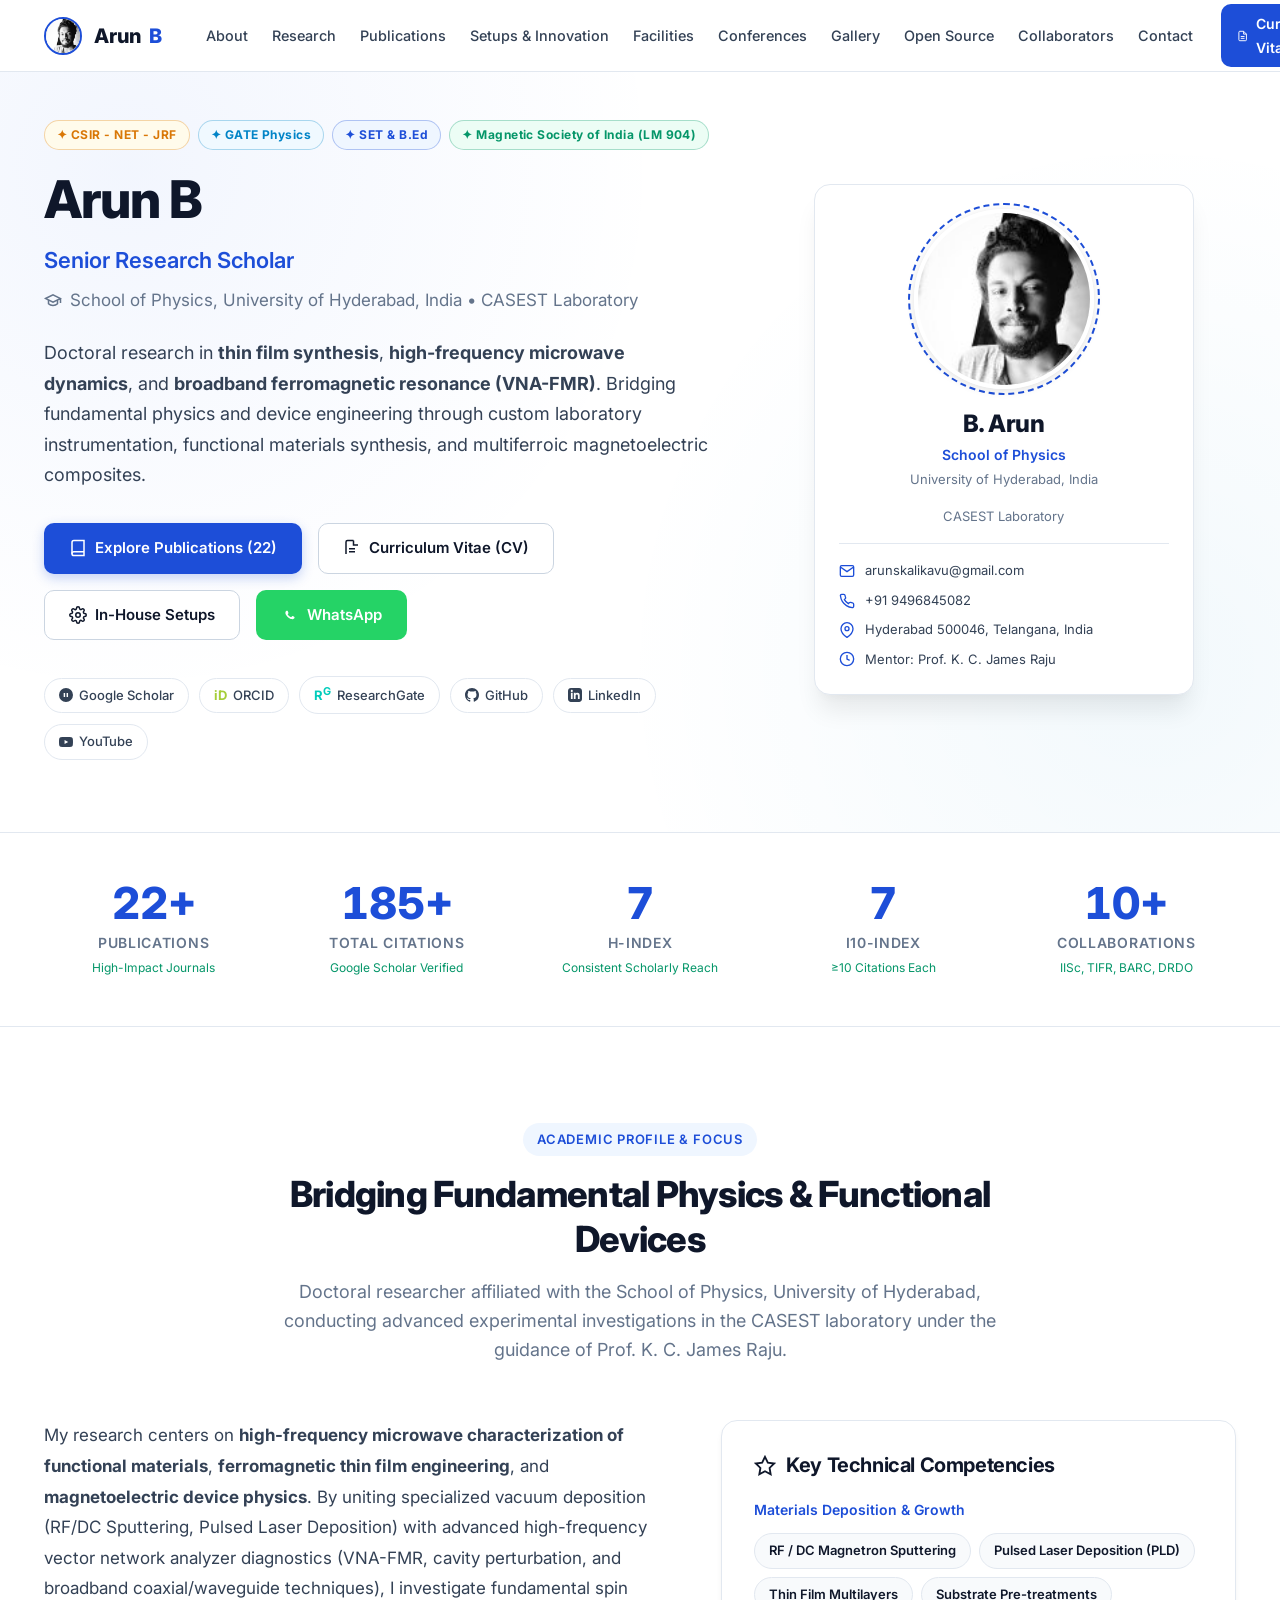
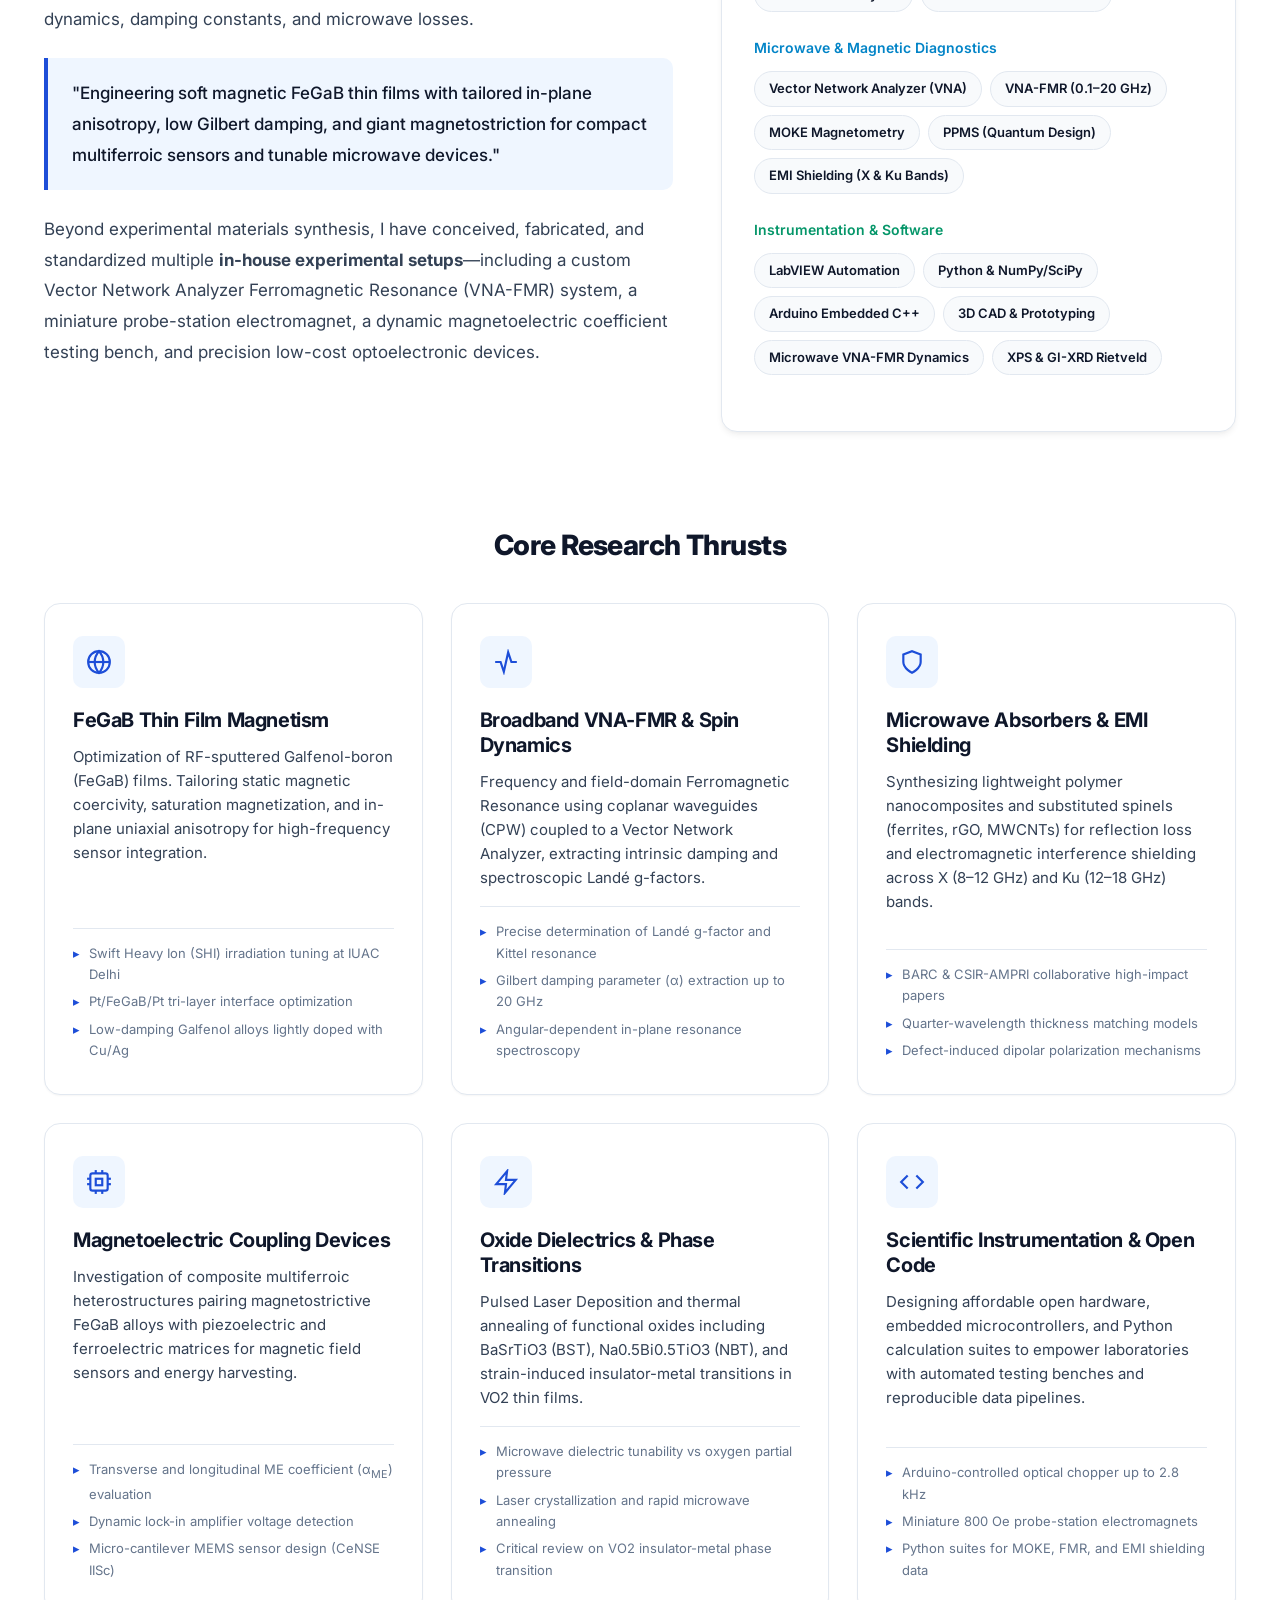
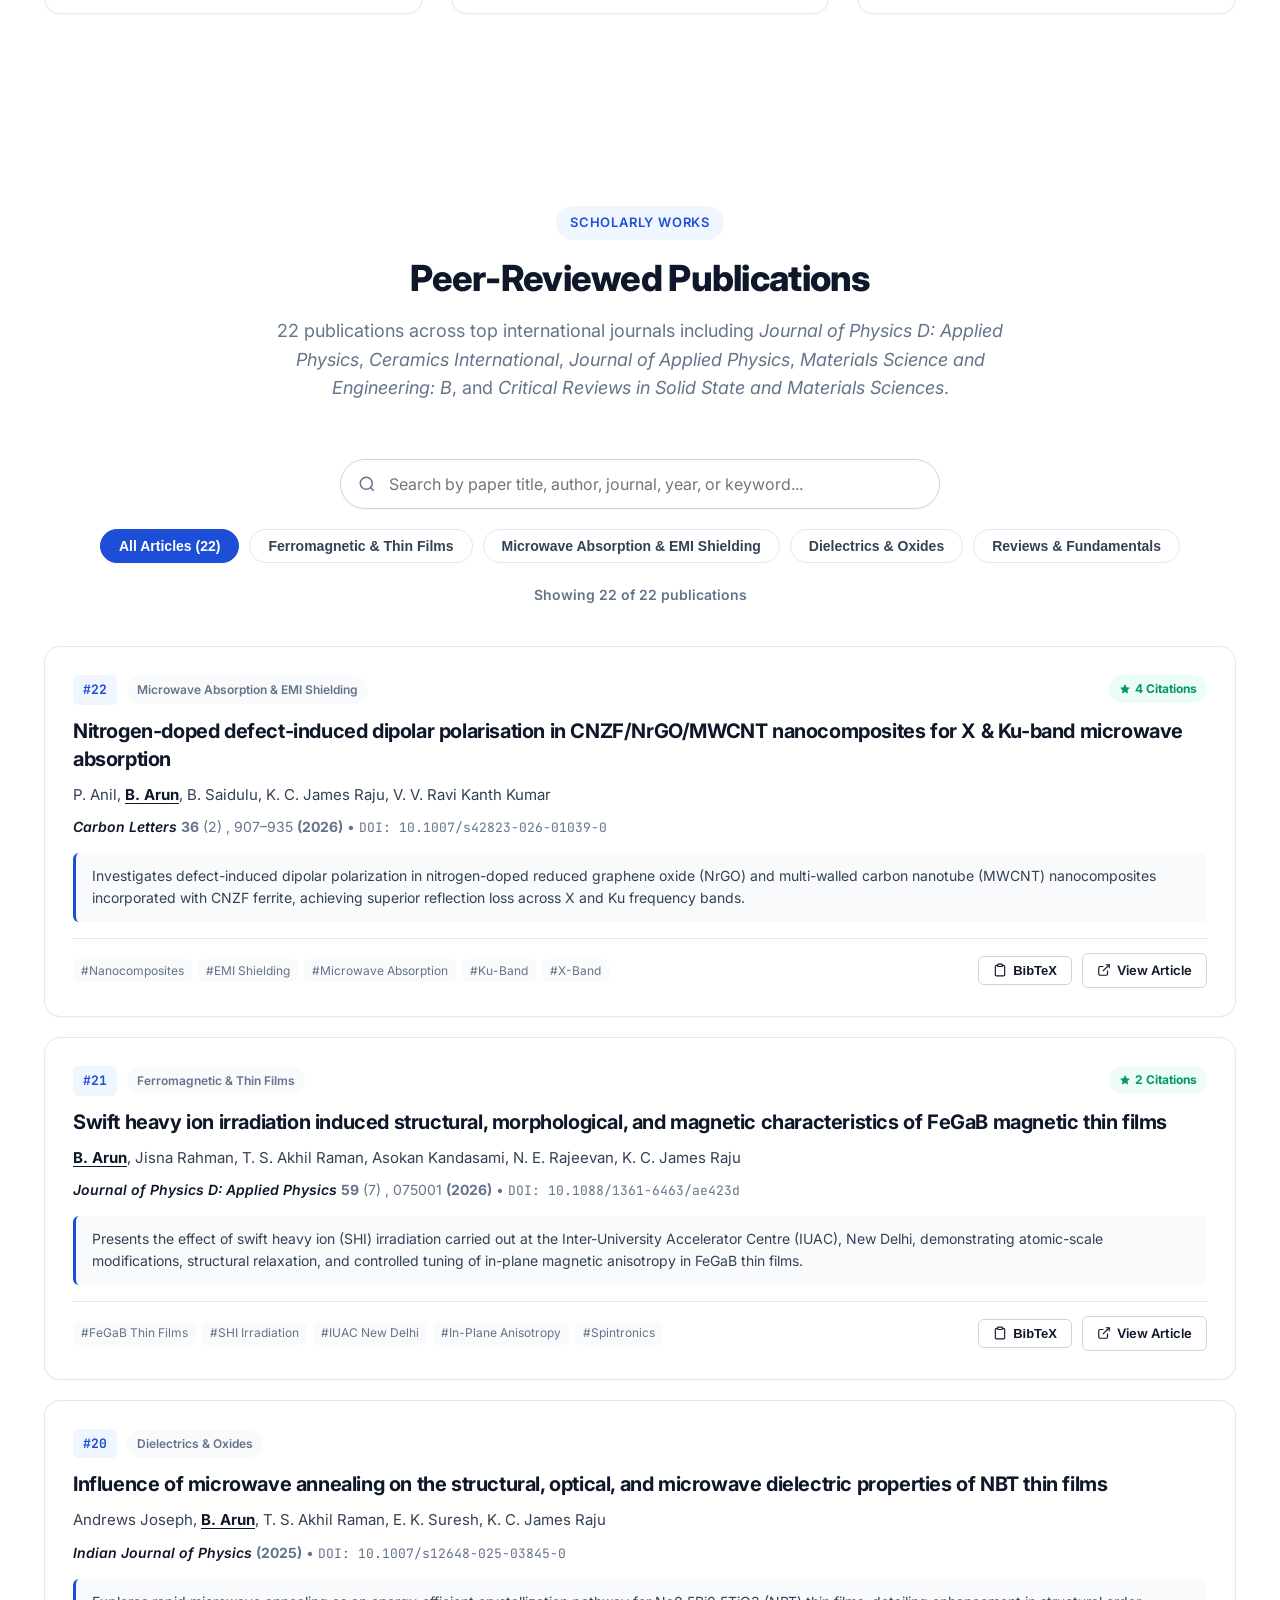
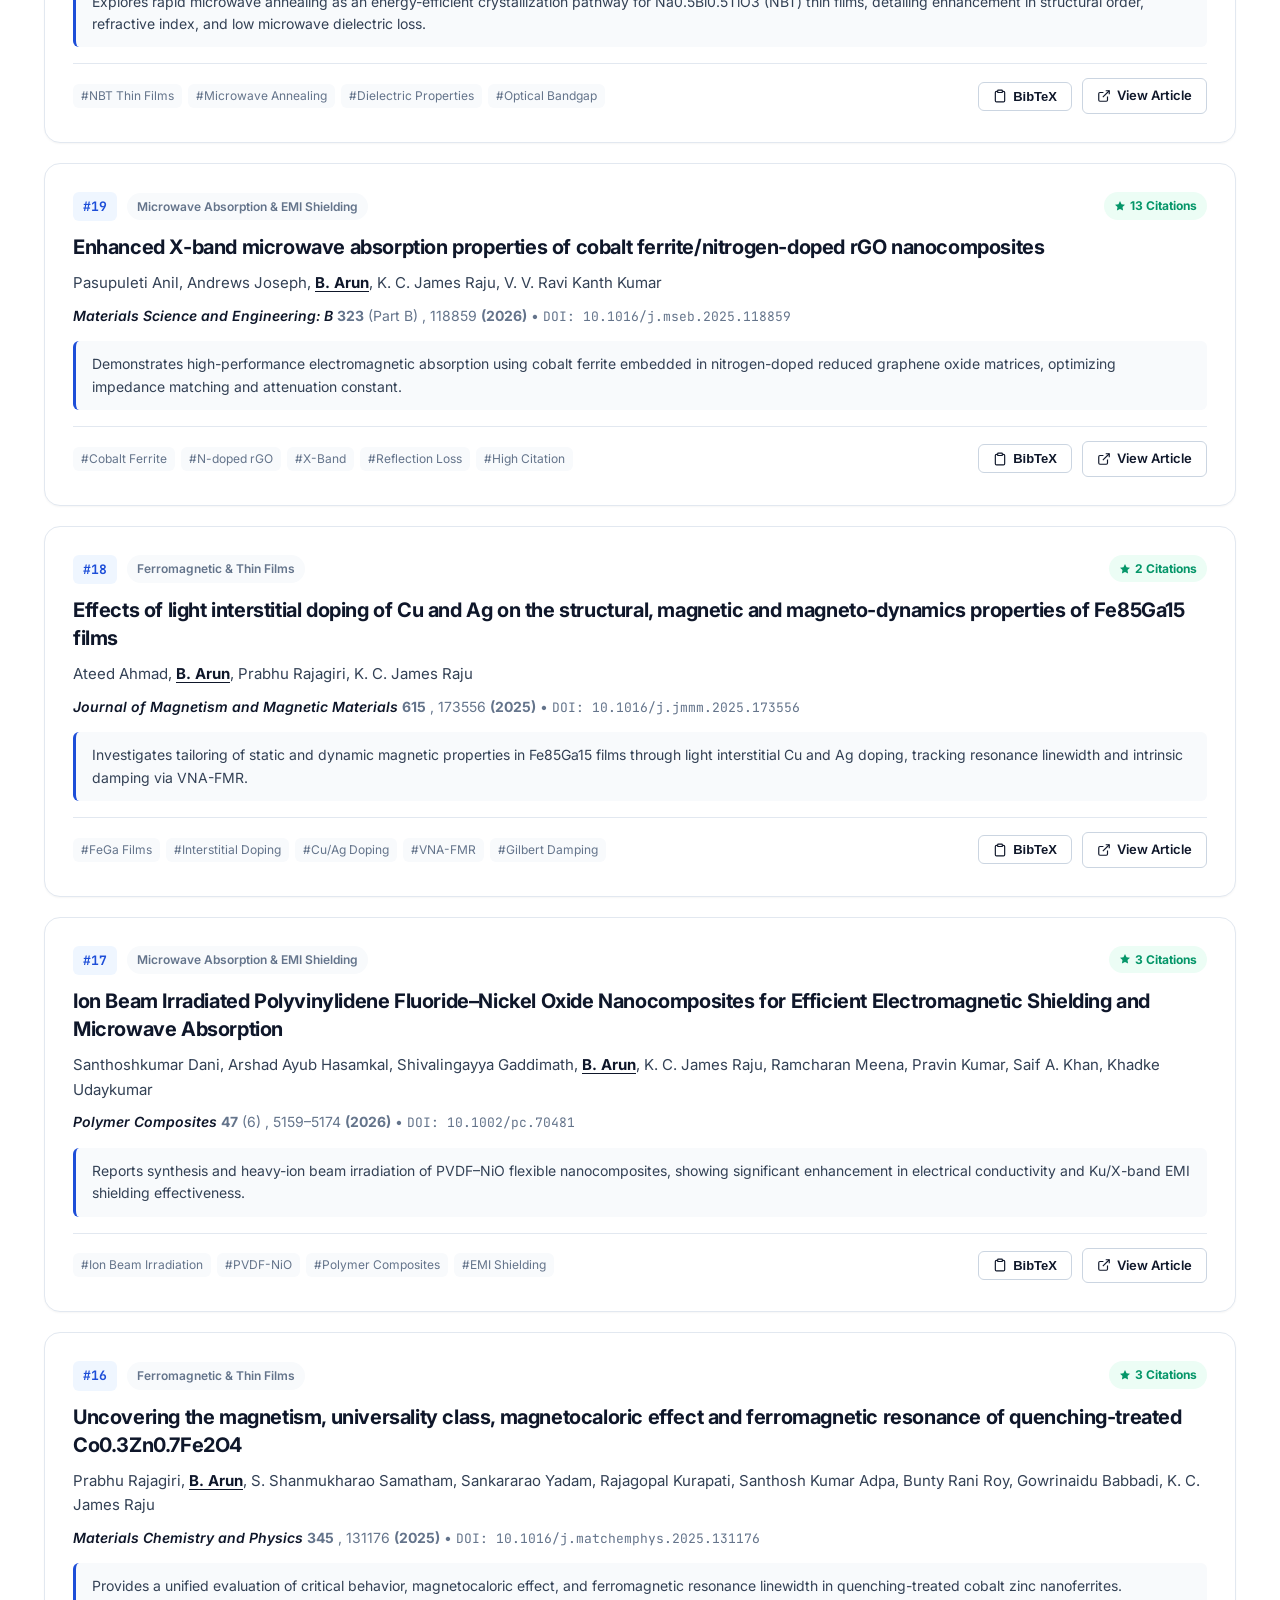
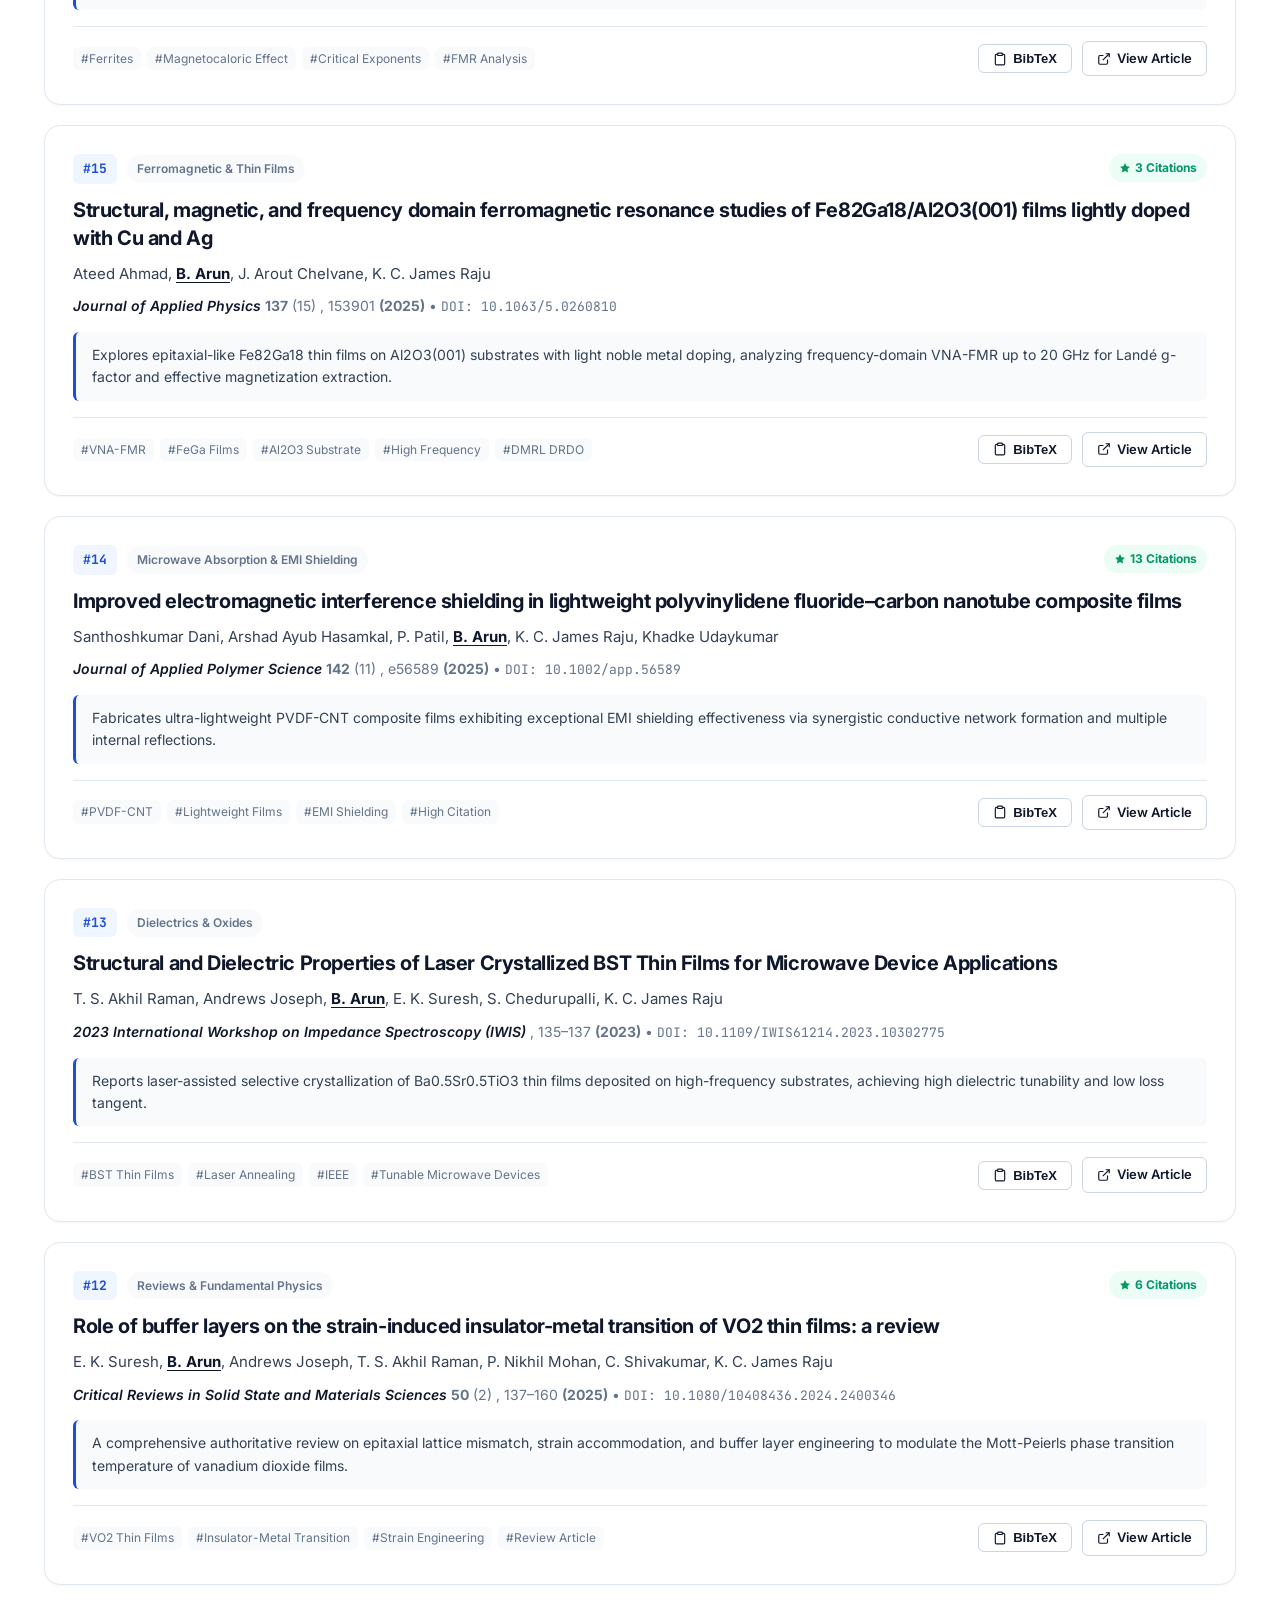
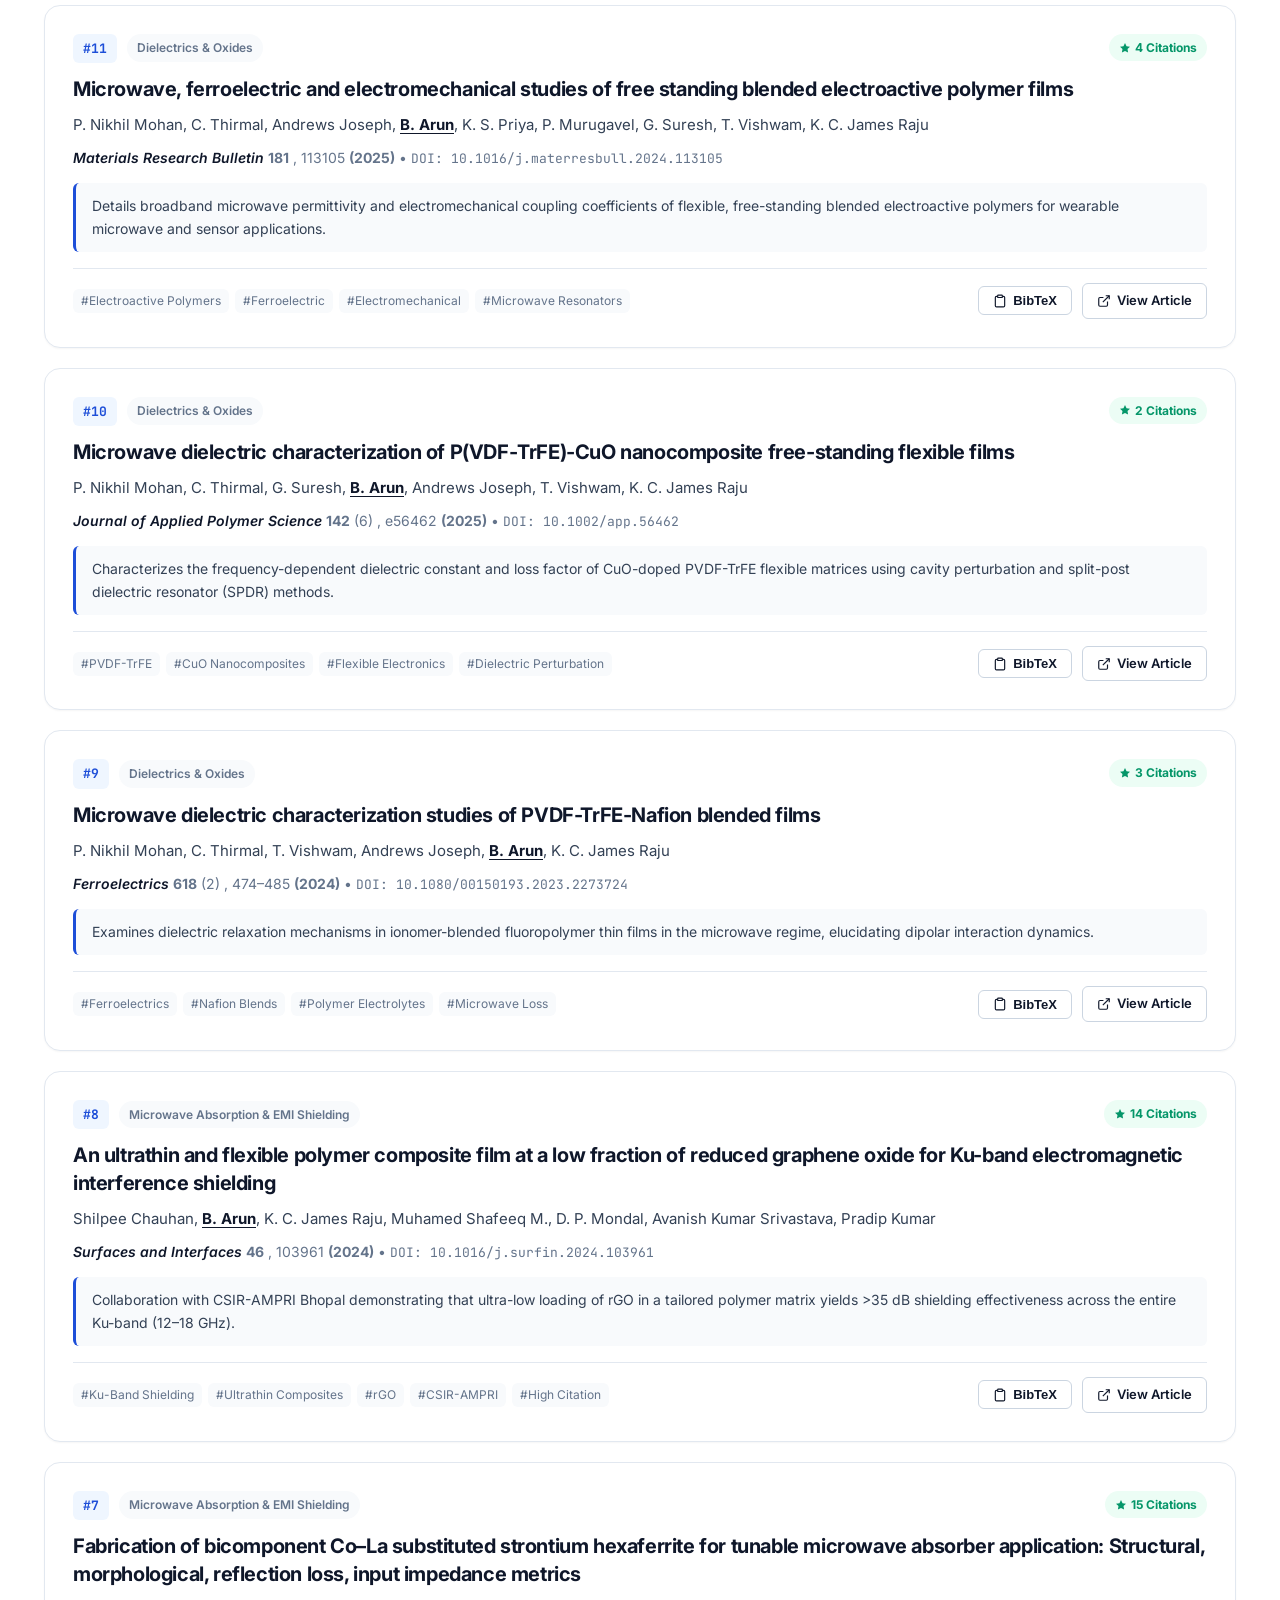
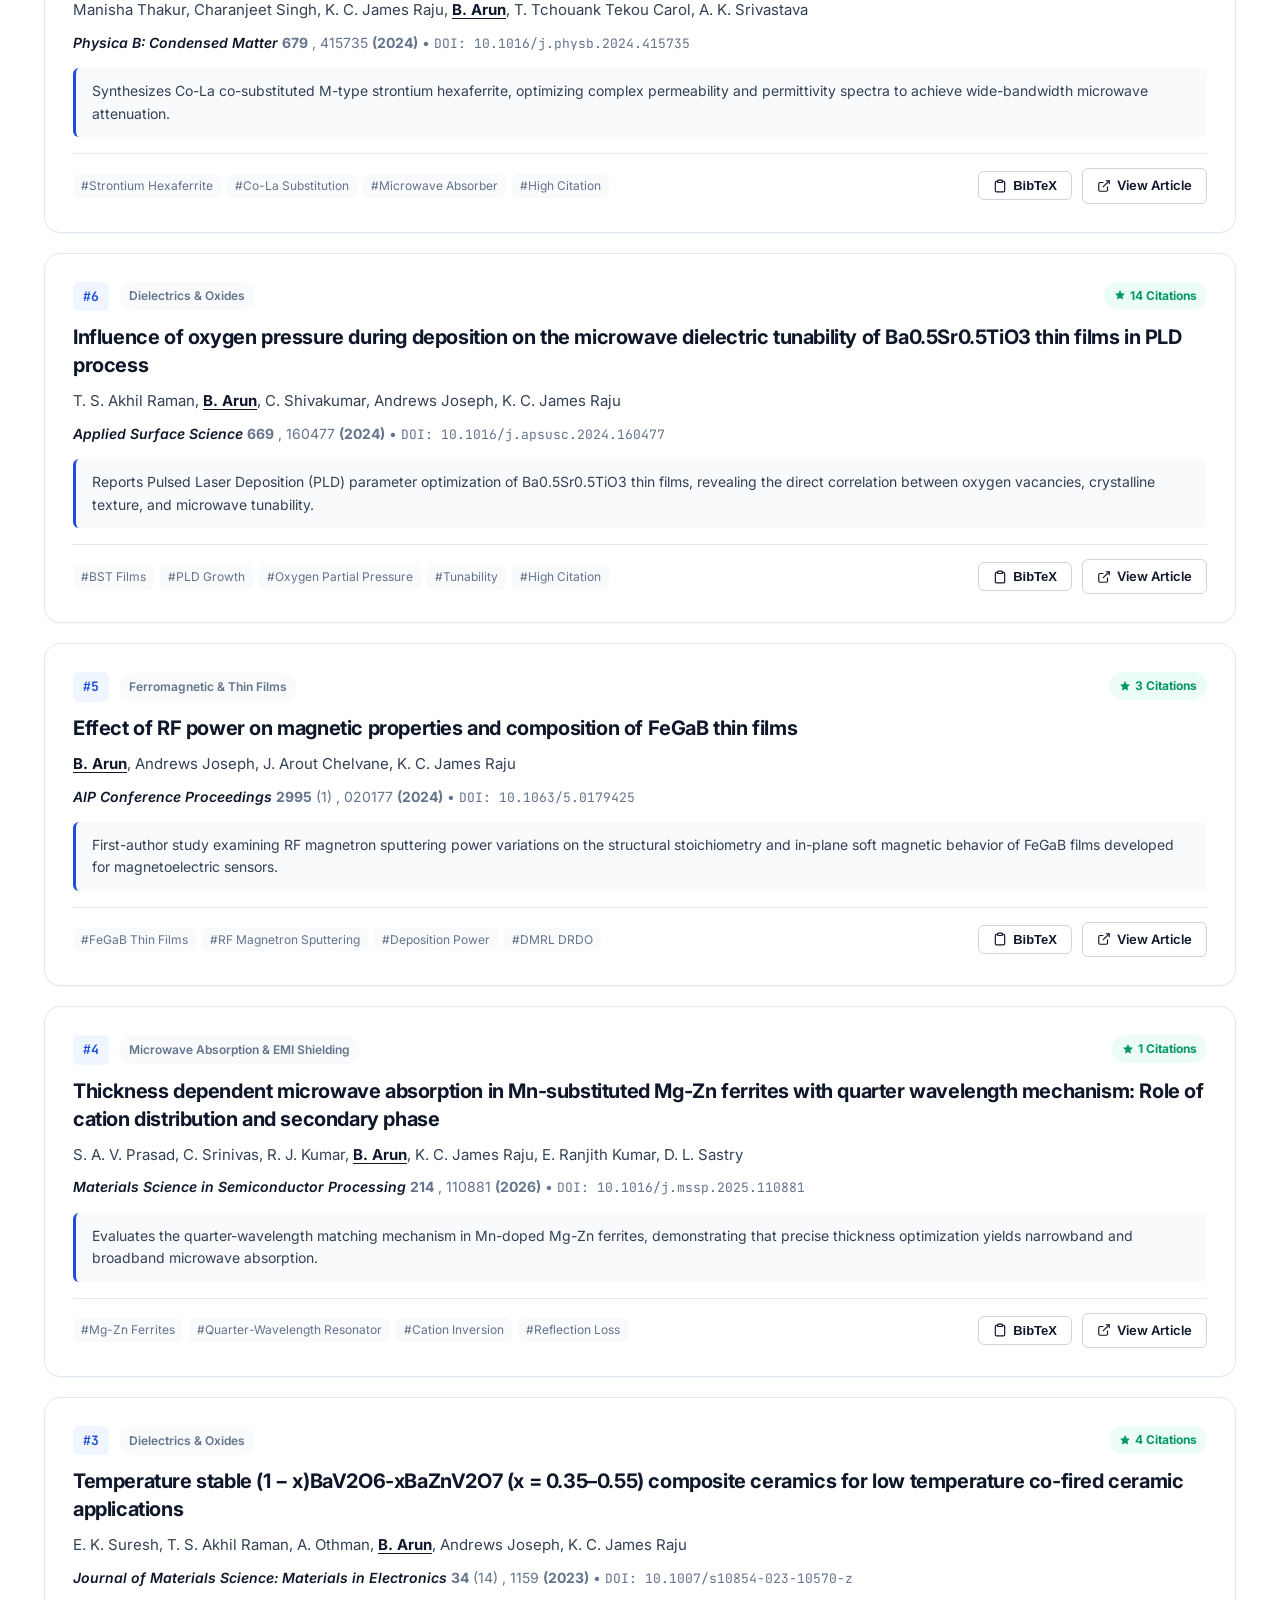
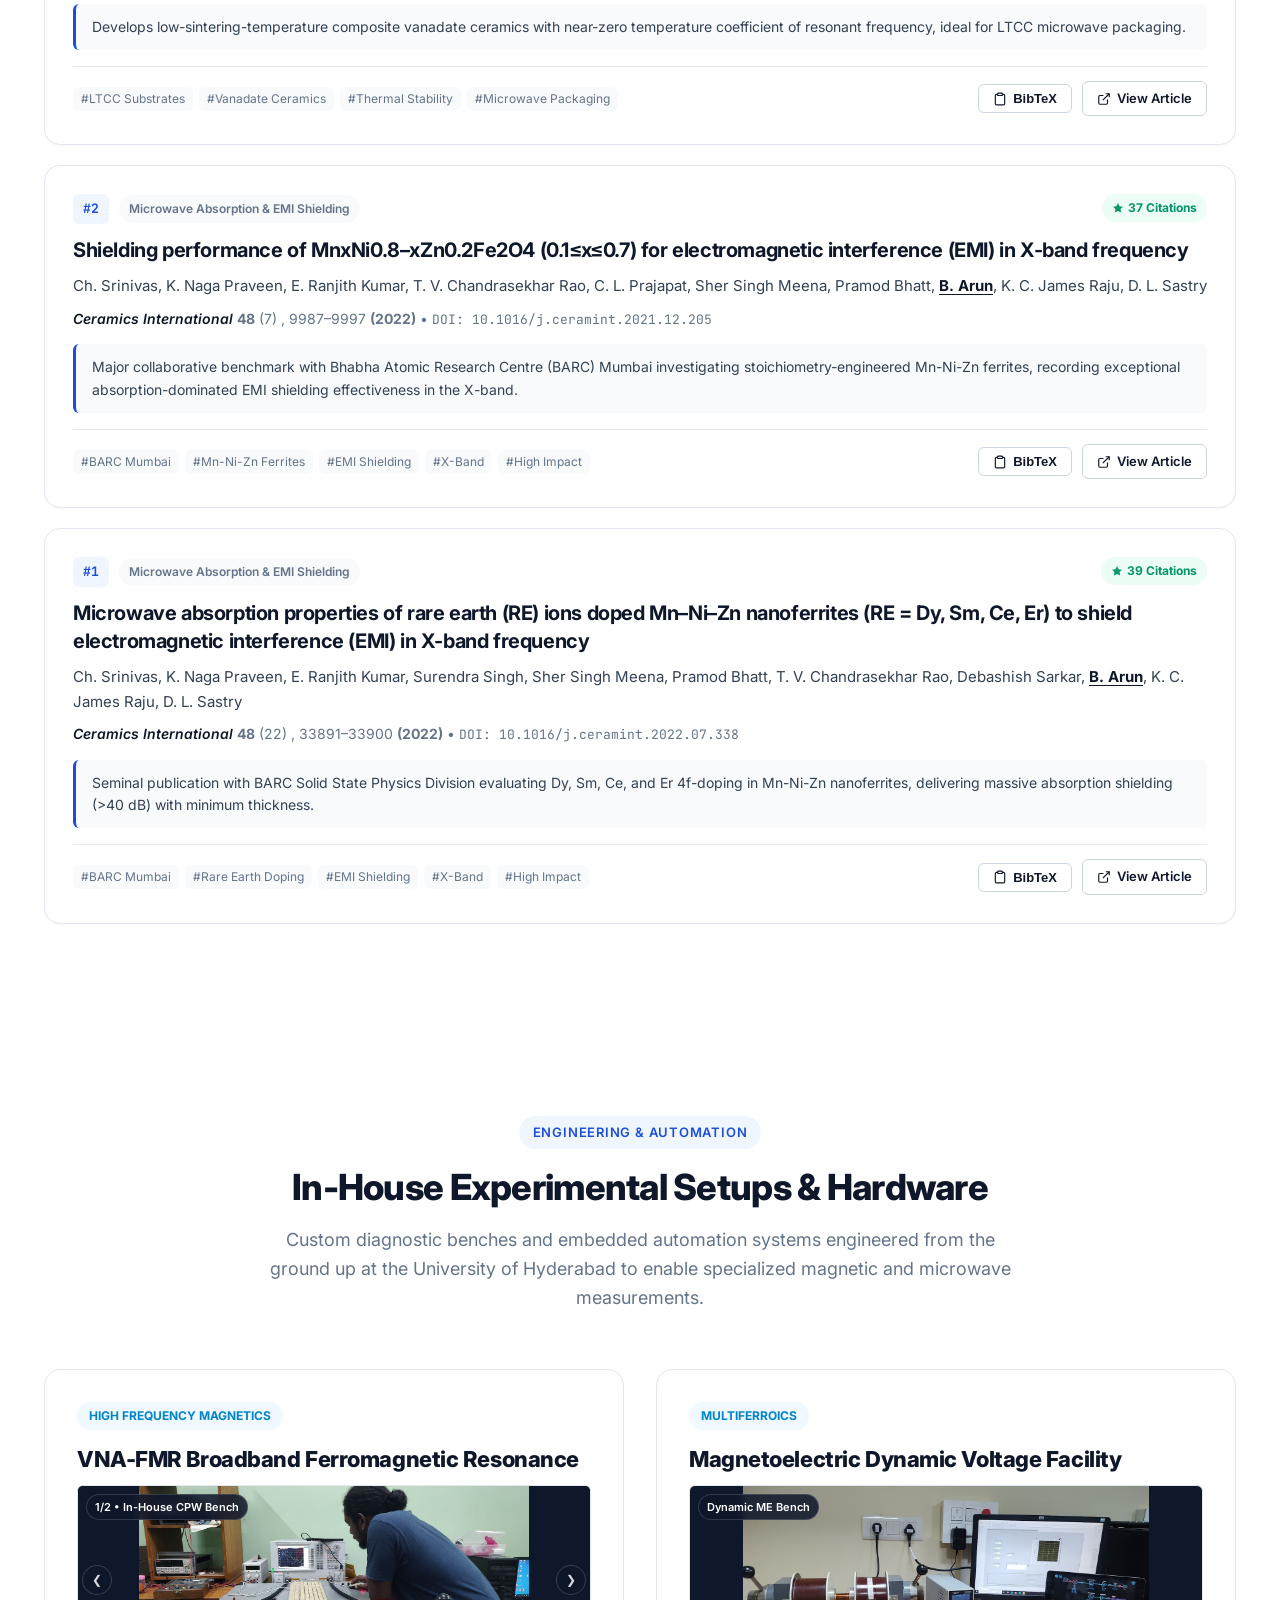
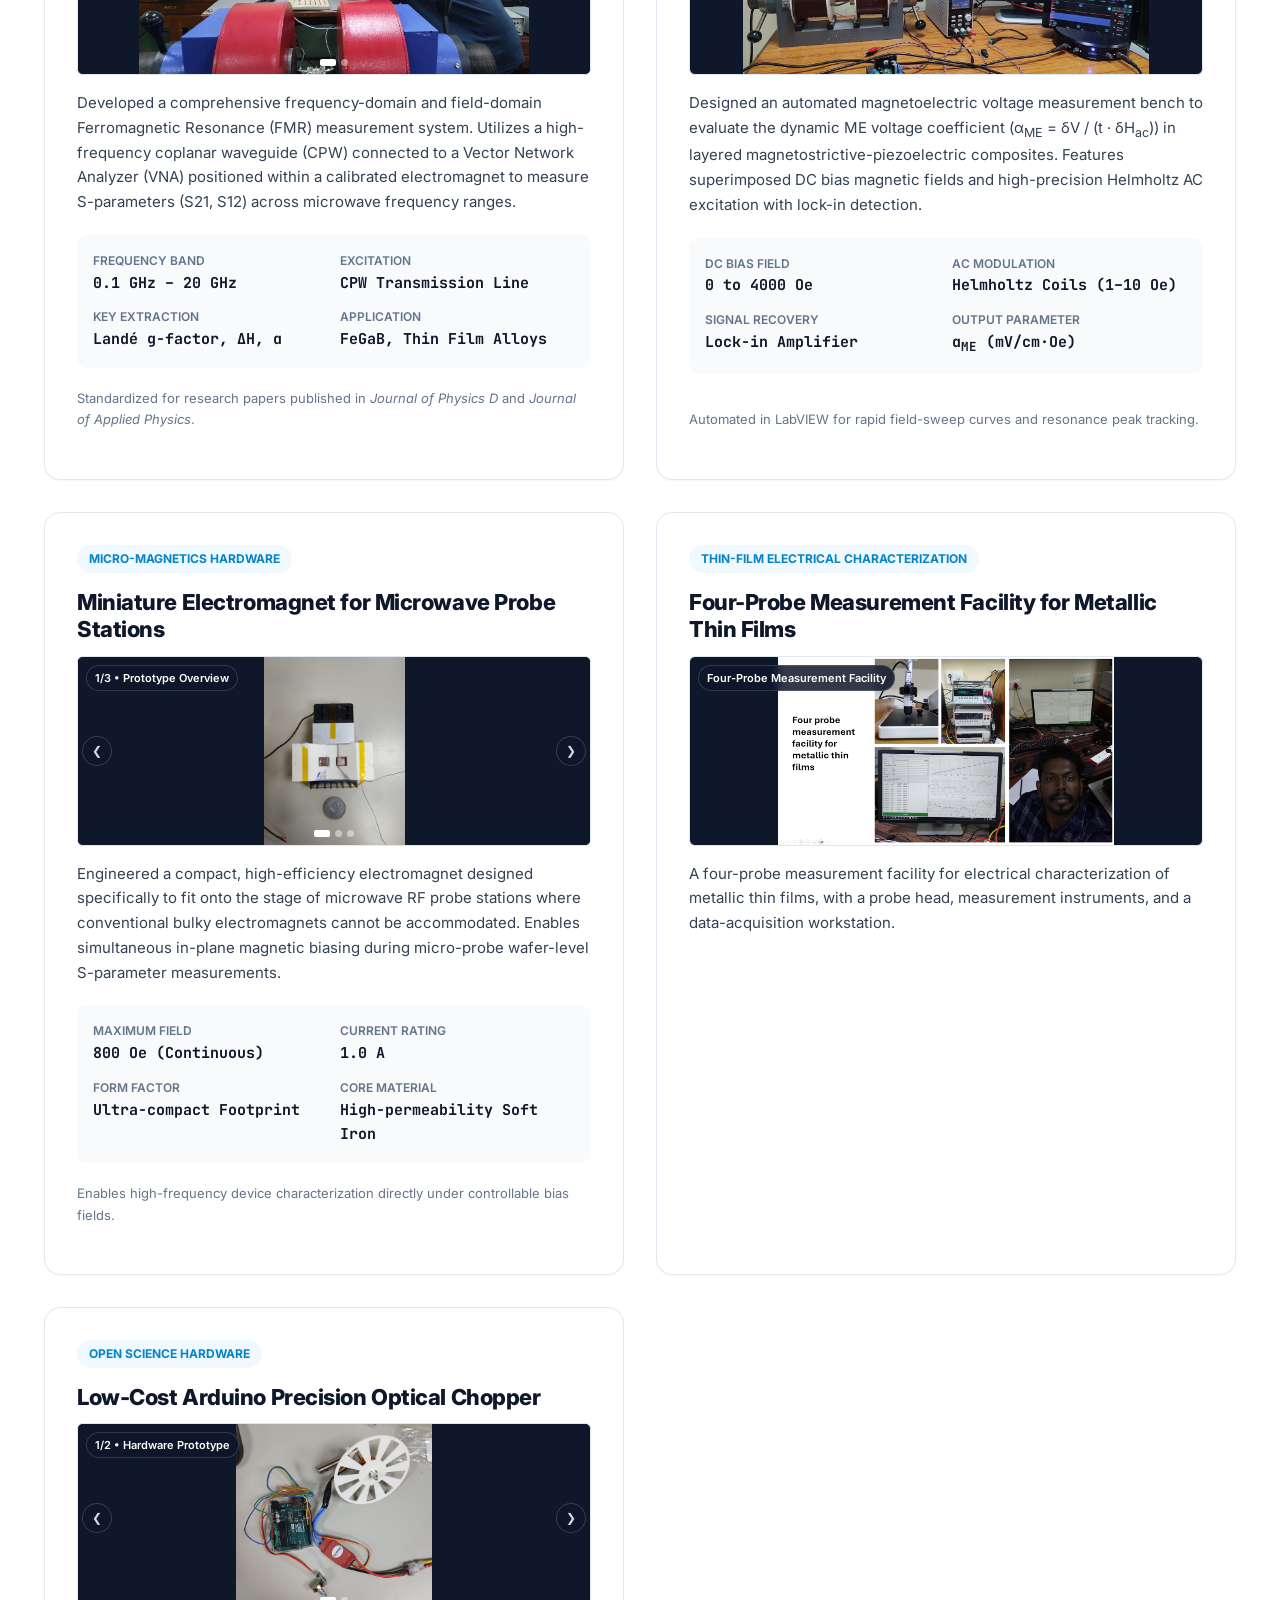
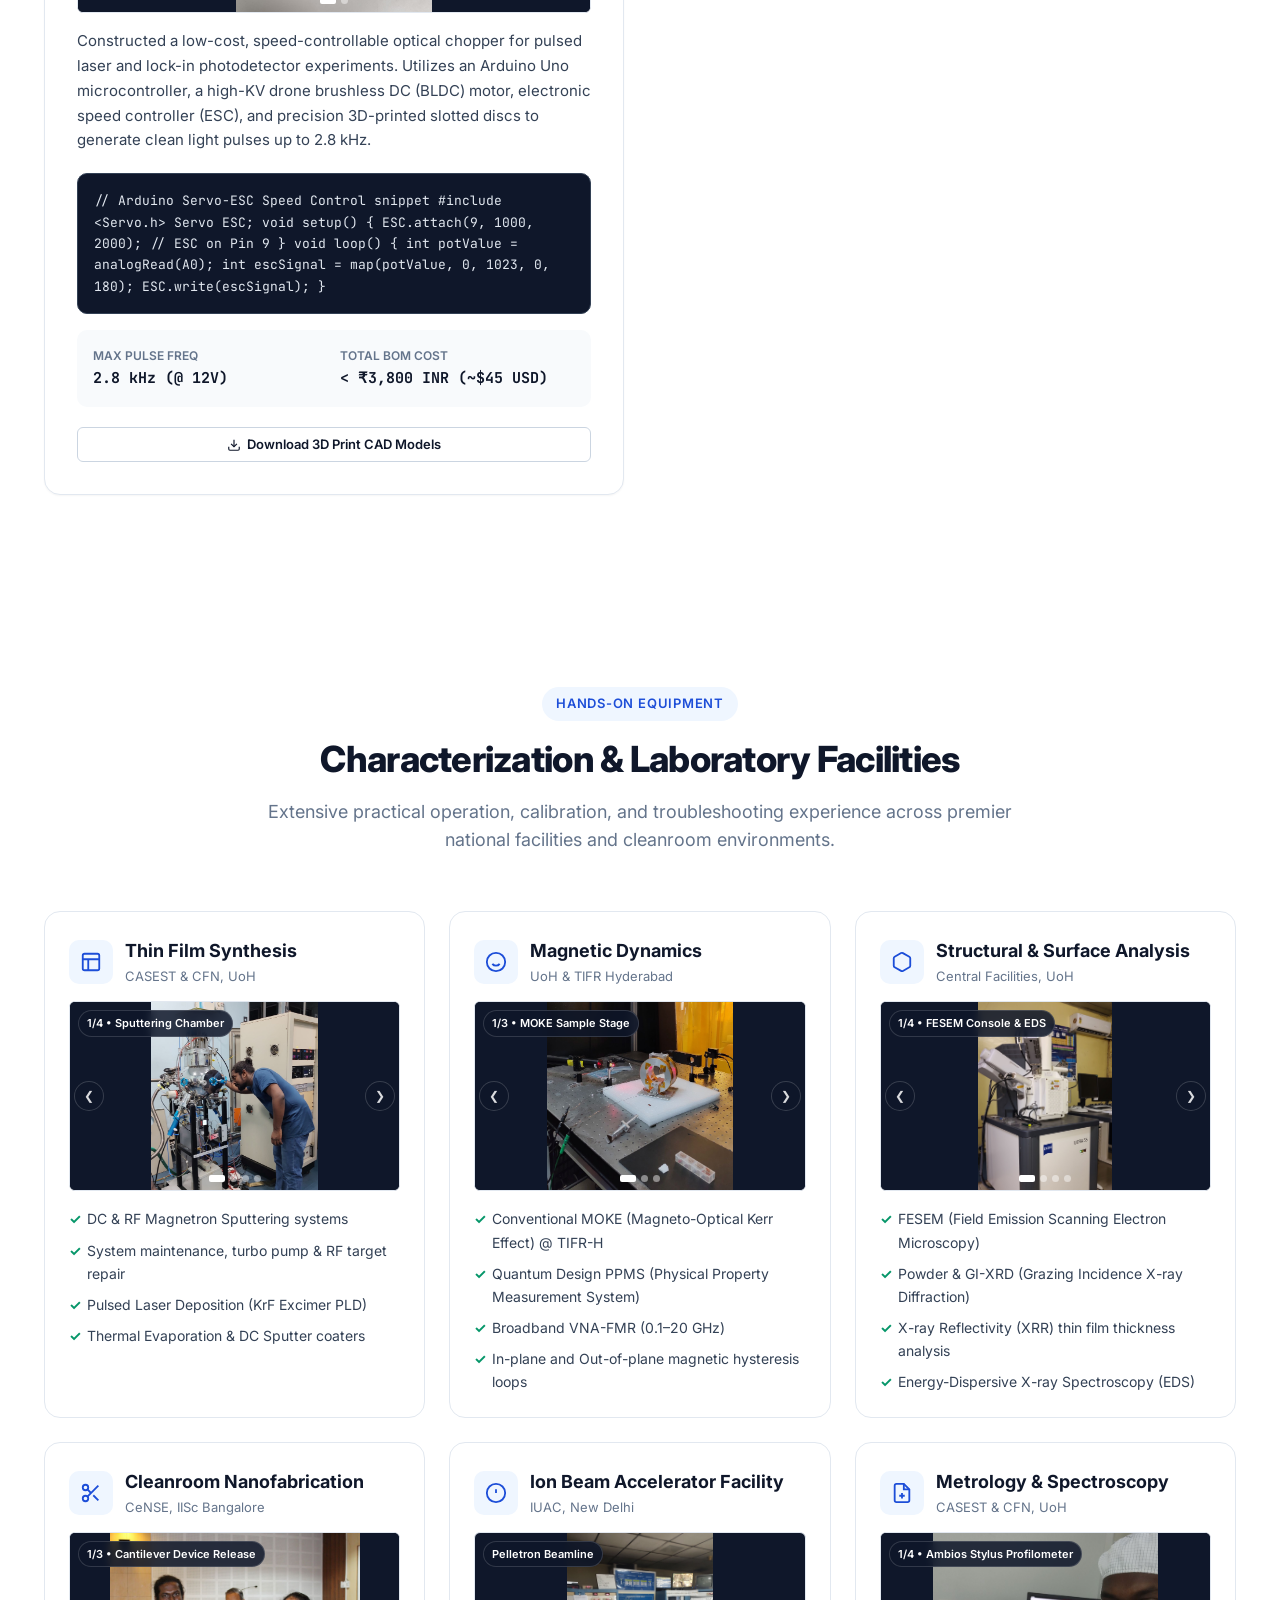
==== commit 75843f08: "fix(nav): prevent line break on Arun B and improve navbar spacing" ====
--- a/website/index.html
+++ b/website/index.html
@@ -65,7 +65,7 @@
 <div class="container nav-container">
 <a class="nav-brand" href="#home">
 <img alt="Arun B" class="nav-brand-avatar" onerror="this.src='assets/images/avatar_github.jpg'" src="assets/images/profile/avatar_scholar.jpg"/>
-<div class="nav-brand-text">Arun <span>B</span></div>
+<div class="nav-brand-text">Arun&nbsp;<span>B</span></div>
 </a>
 <nav>
 <ul class="nav-links">
--- a/website/assets/css/styles.css
+++ b/website/assets/css/styles.css
@@ -188,6 +188,7 @@
   align-items: center;
   justify-content: space-between;
   height: 100%;
+  gap: 24px;
 }
 
 .nav-brand {
@@ -198,6 +199,9 @@
   font-size: 1.25rem;
   color: var(--text-primary);
   text-decoration: none;
+  white-space: nowrap;
+  flex-shrink: 0;
+  margin-right: 16px;
 }
 
 .nav-brand-avatar {
@@ -206,6 +210,15 @@
   border-radius: 50%;
   object-fit: cover;
   border: 2px solid var(--accent-primary);
+  flex-shrink: 0;
+}
+
+.nav-brand-text {
+  white-space: nowrap;
+  display: inline-flex;
+  align-items: baseline;
+  gap: 4px;
+  line-height: 1;
 }
 
 .nav-brand-text span {
@@ -215,17 +228,18 @@
 .nav-links {
   display: flex;
   align-items: center;
-  gap: 24px;
+  gap: 16px;
   list-style: none;
 }
 
 .nav-link {
-  font-size: 0.9375rem;
+  font-size: 0.9rem;
   font-weight: 500;
   color: var(--text-secondary);
   transition: color var(--transition-fast);
   padding: 8px 4px;
   position: relative;
+  white-space: nowrap;
 }
 
 .nav-link:hover, .nav-link.active {
@@ -1656,7 +1670,7 @@
 /* ==========================================================================
    RESPONSIVE MEDIA QUERIES
    ========================================================================== */
-@media (max-width: 1200px) {
+@media (max-width: 1240px) {
   .nav-links, .nav-btn-cv {
     display: none;
   }
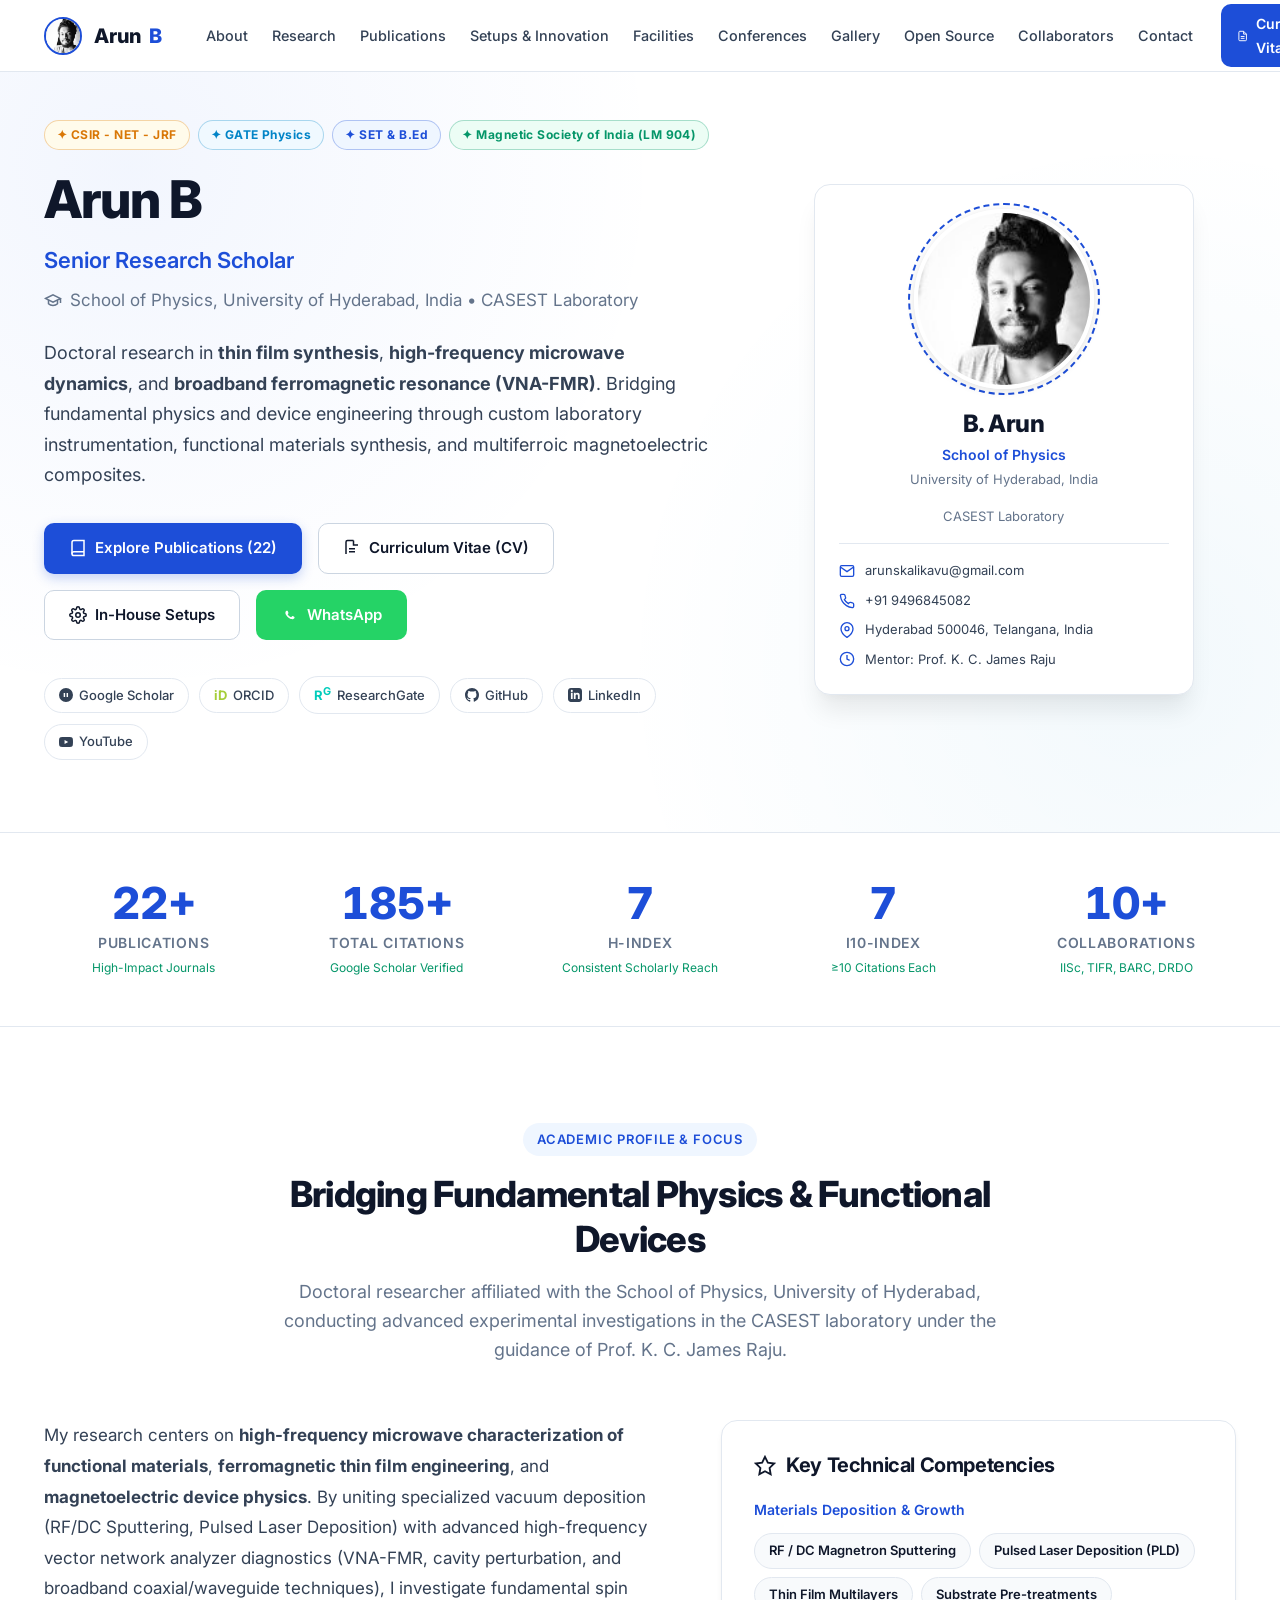
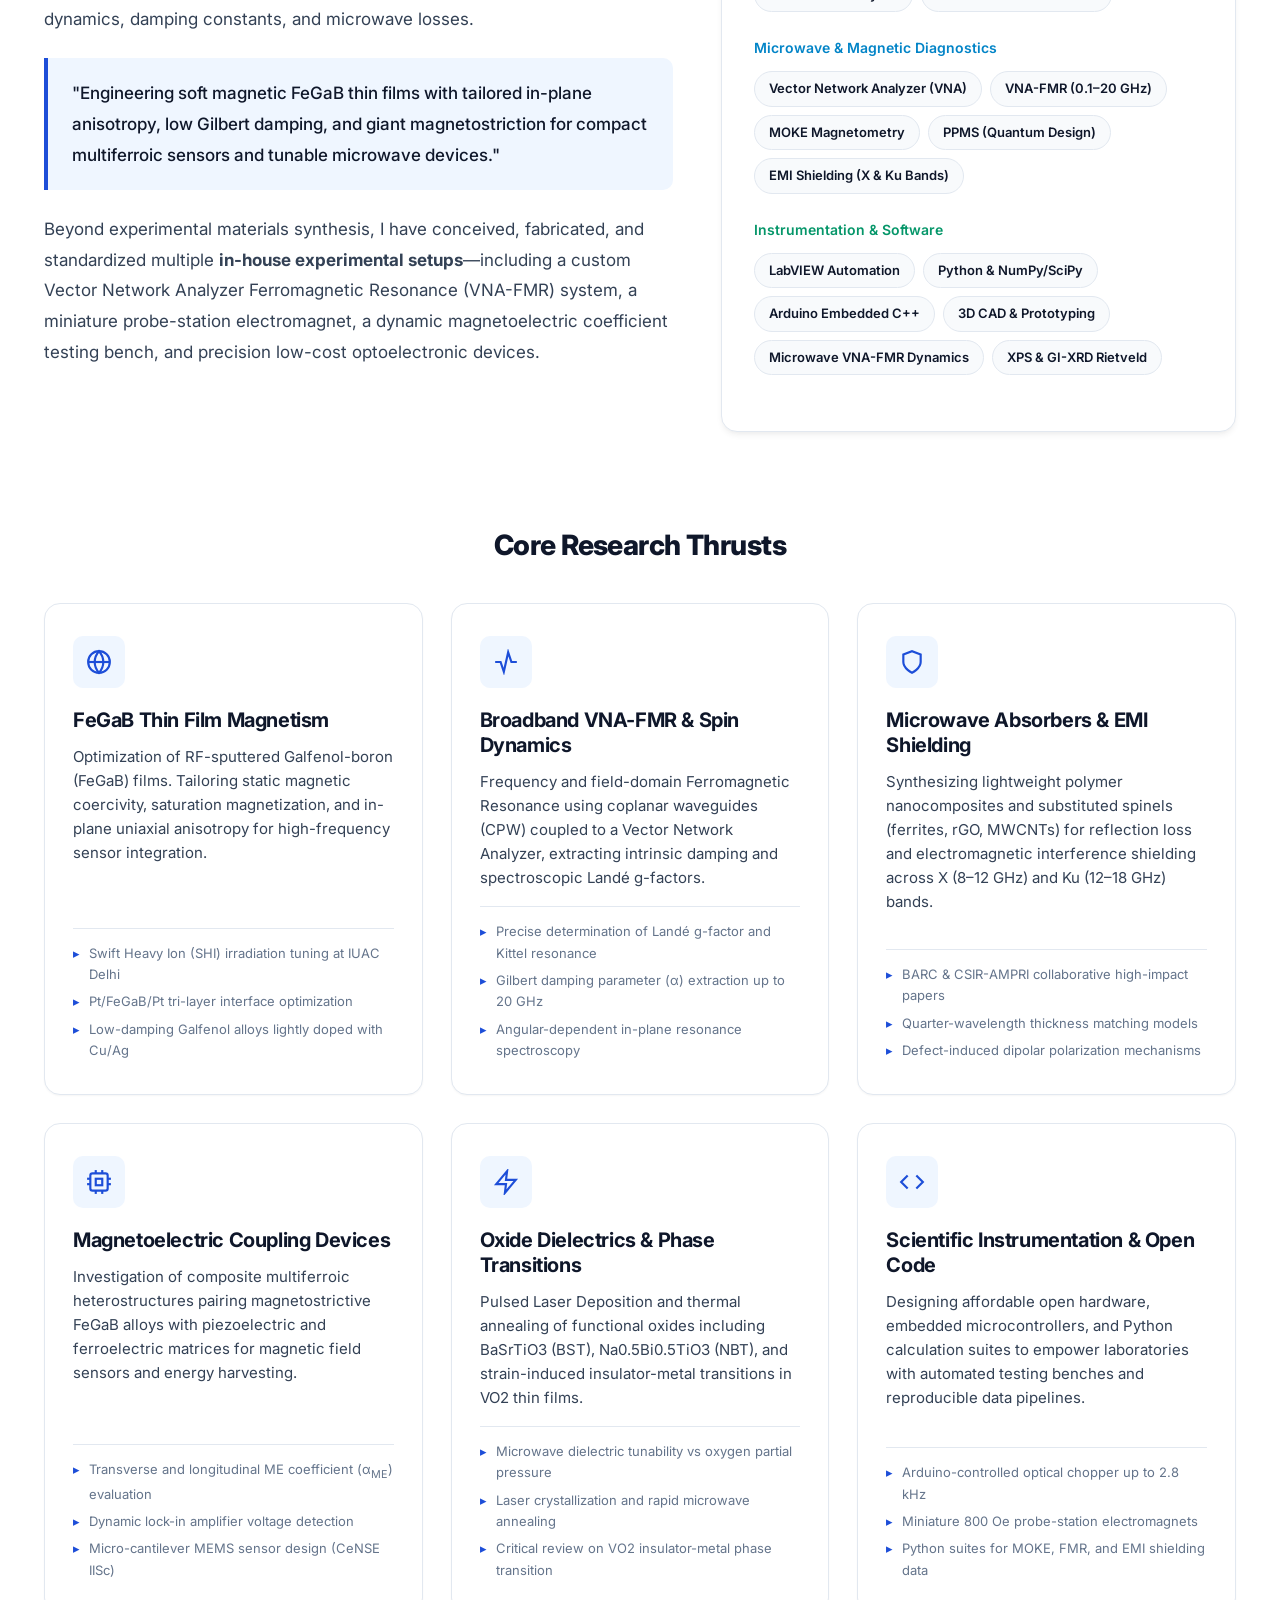
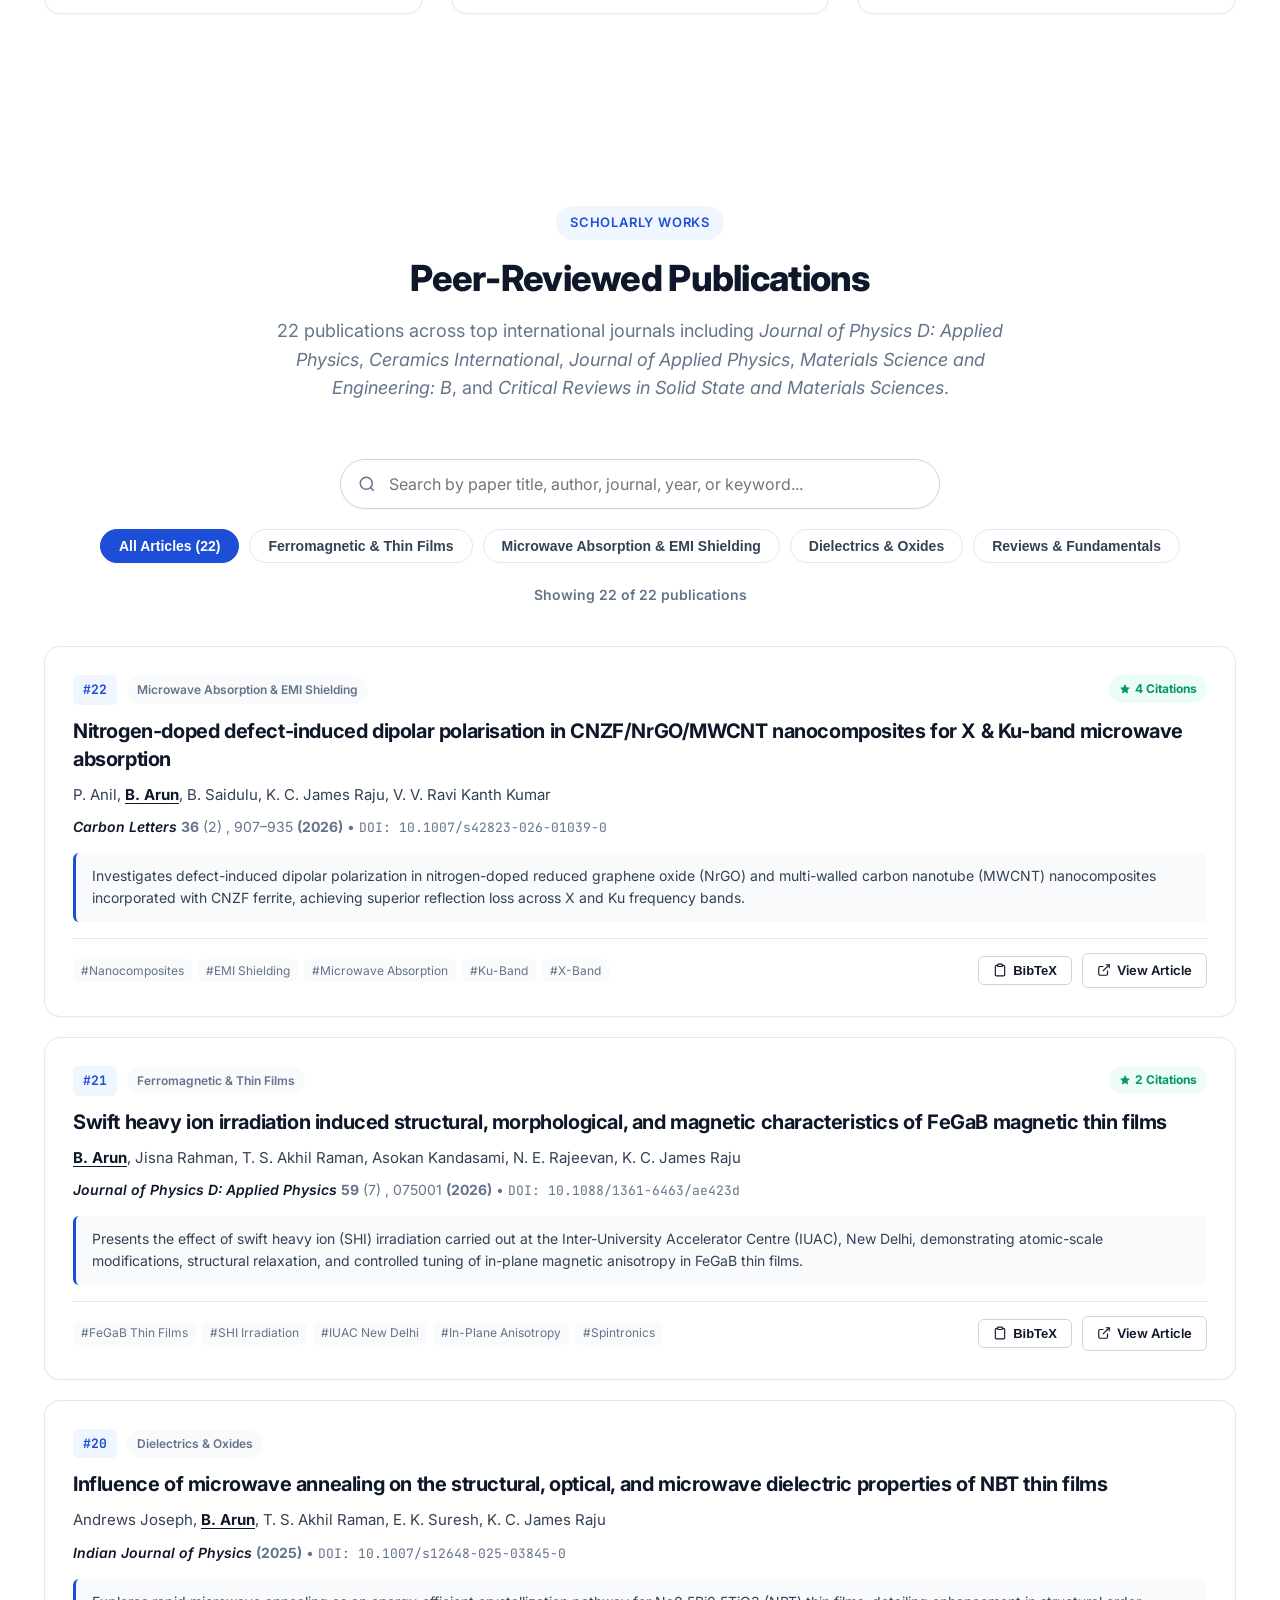
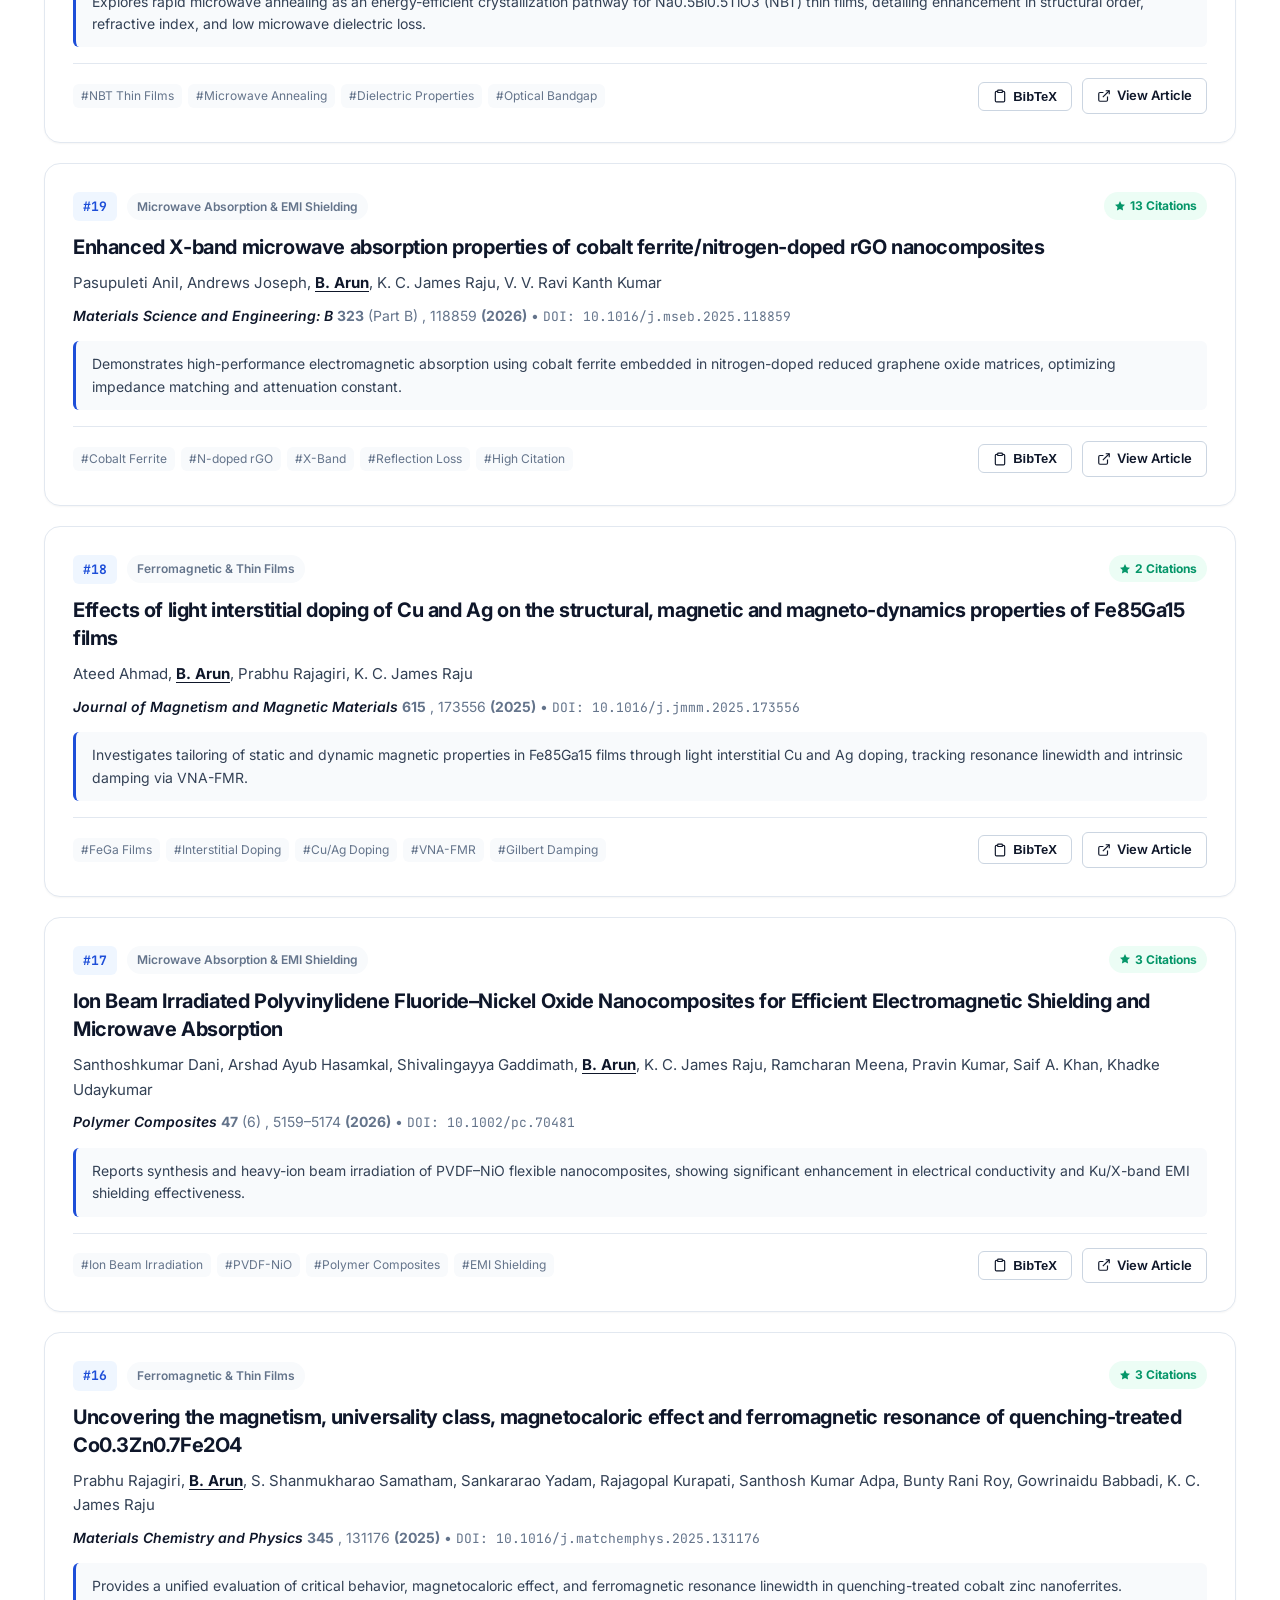
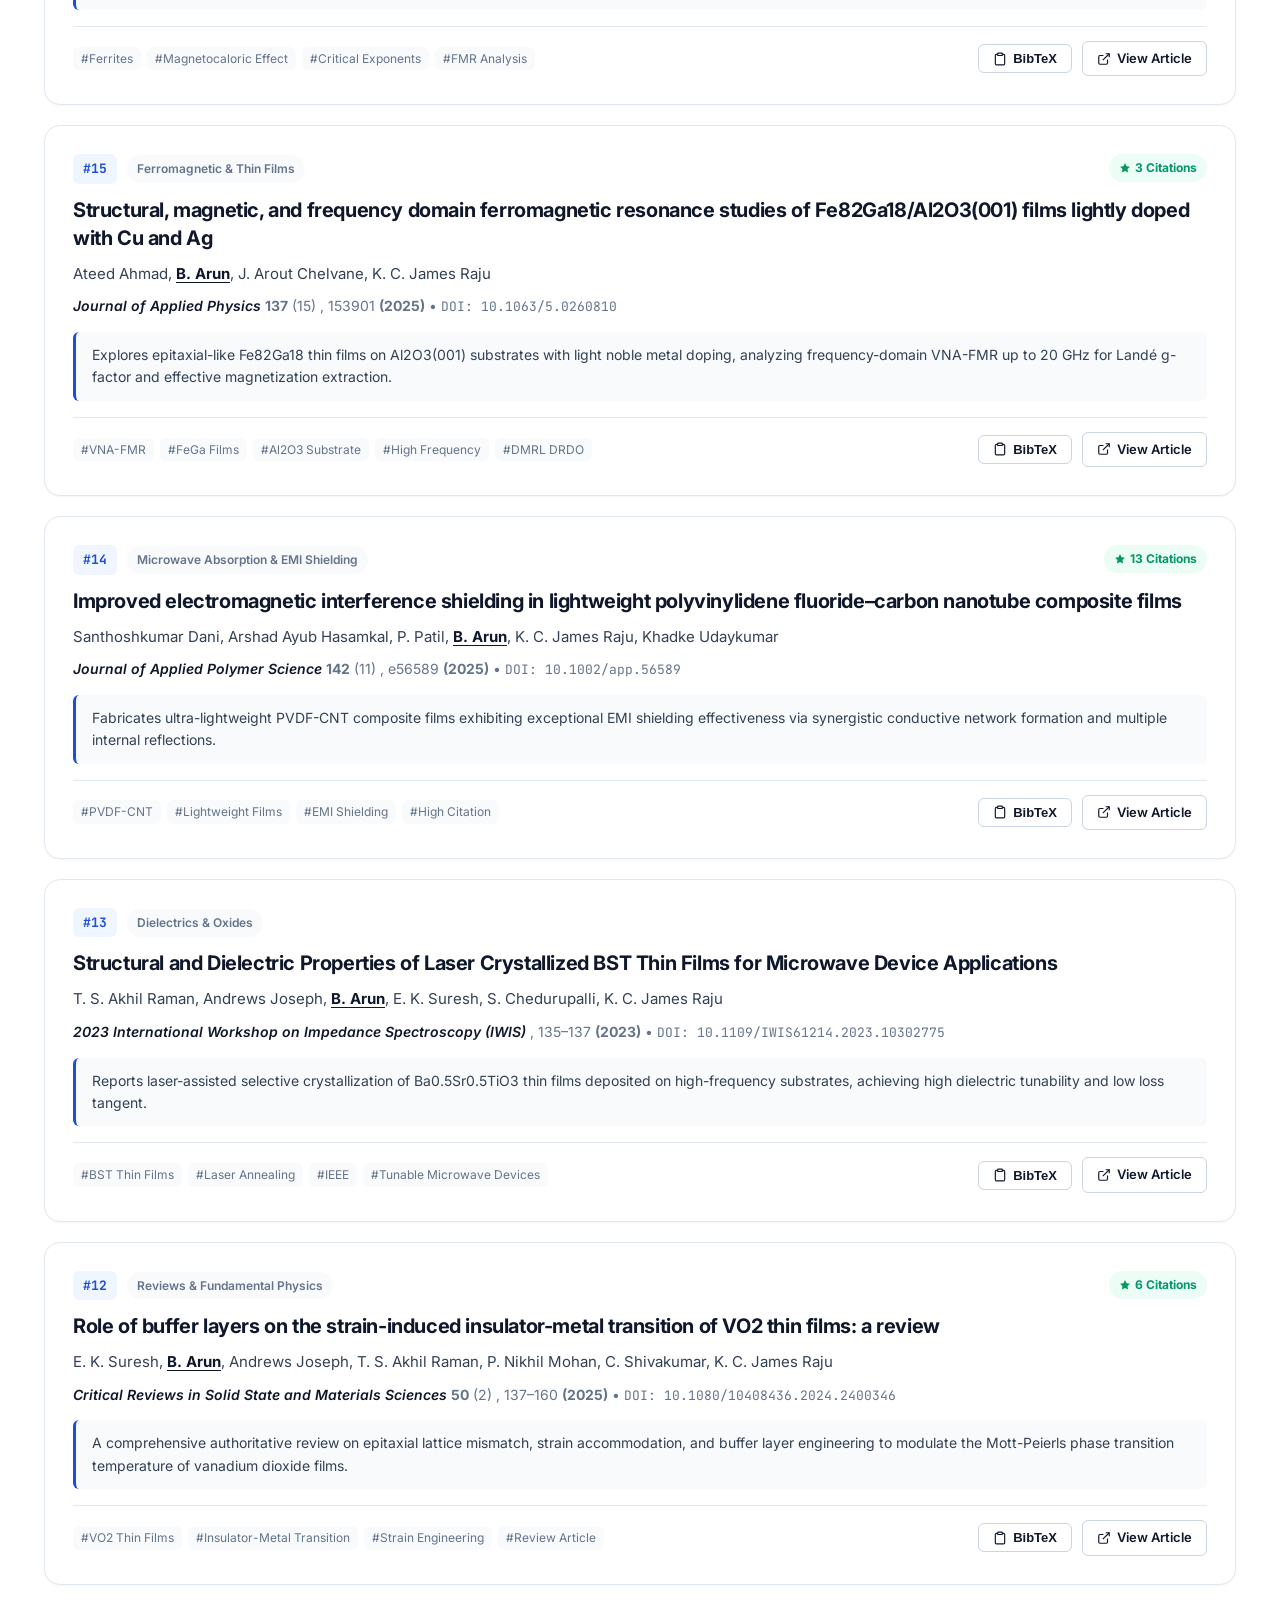
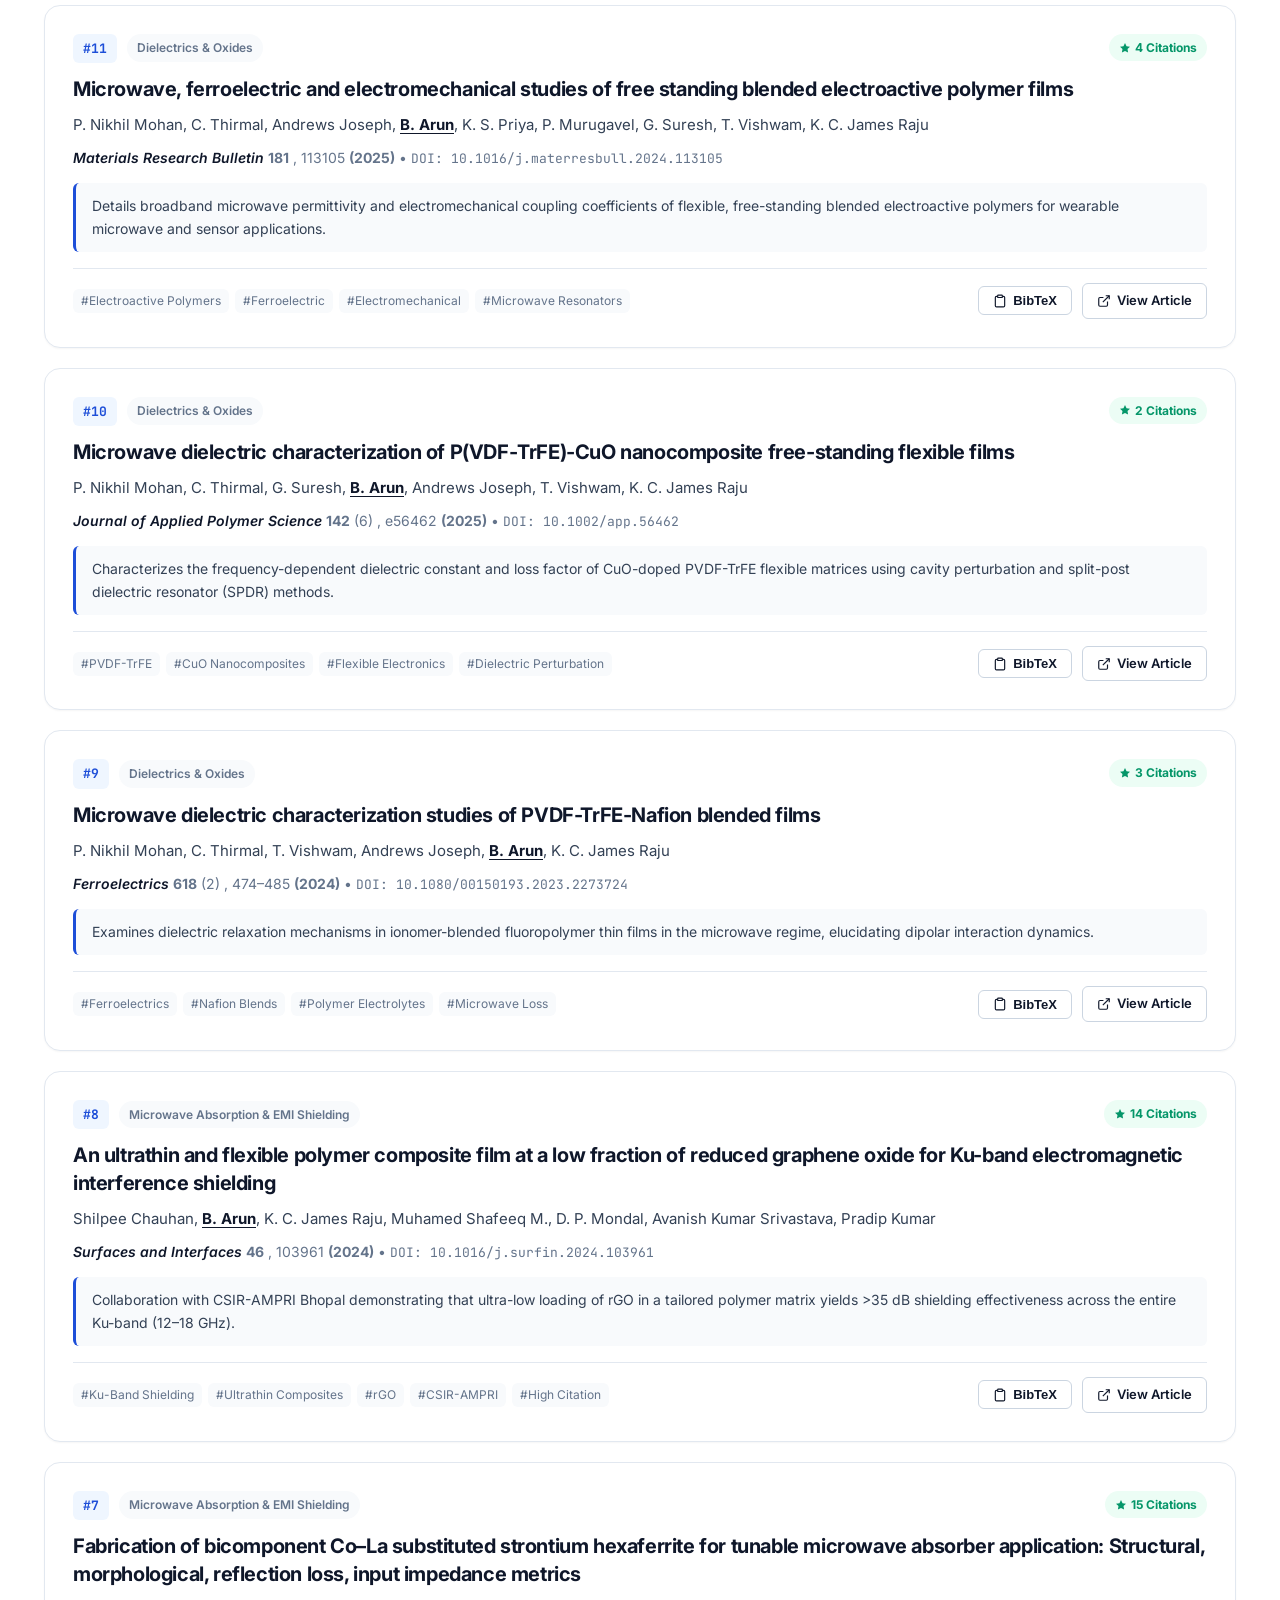
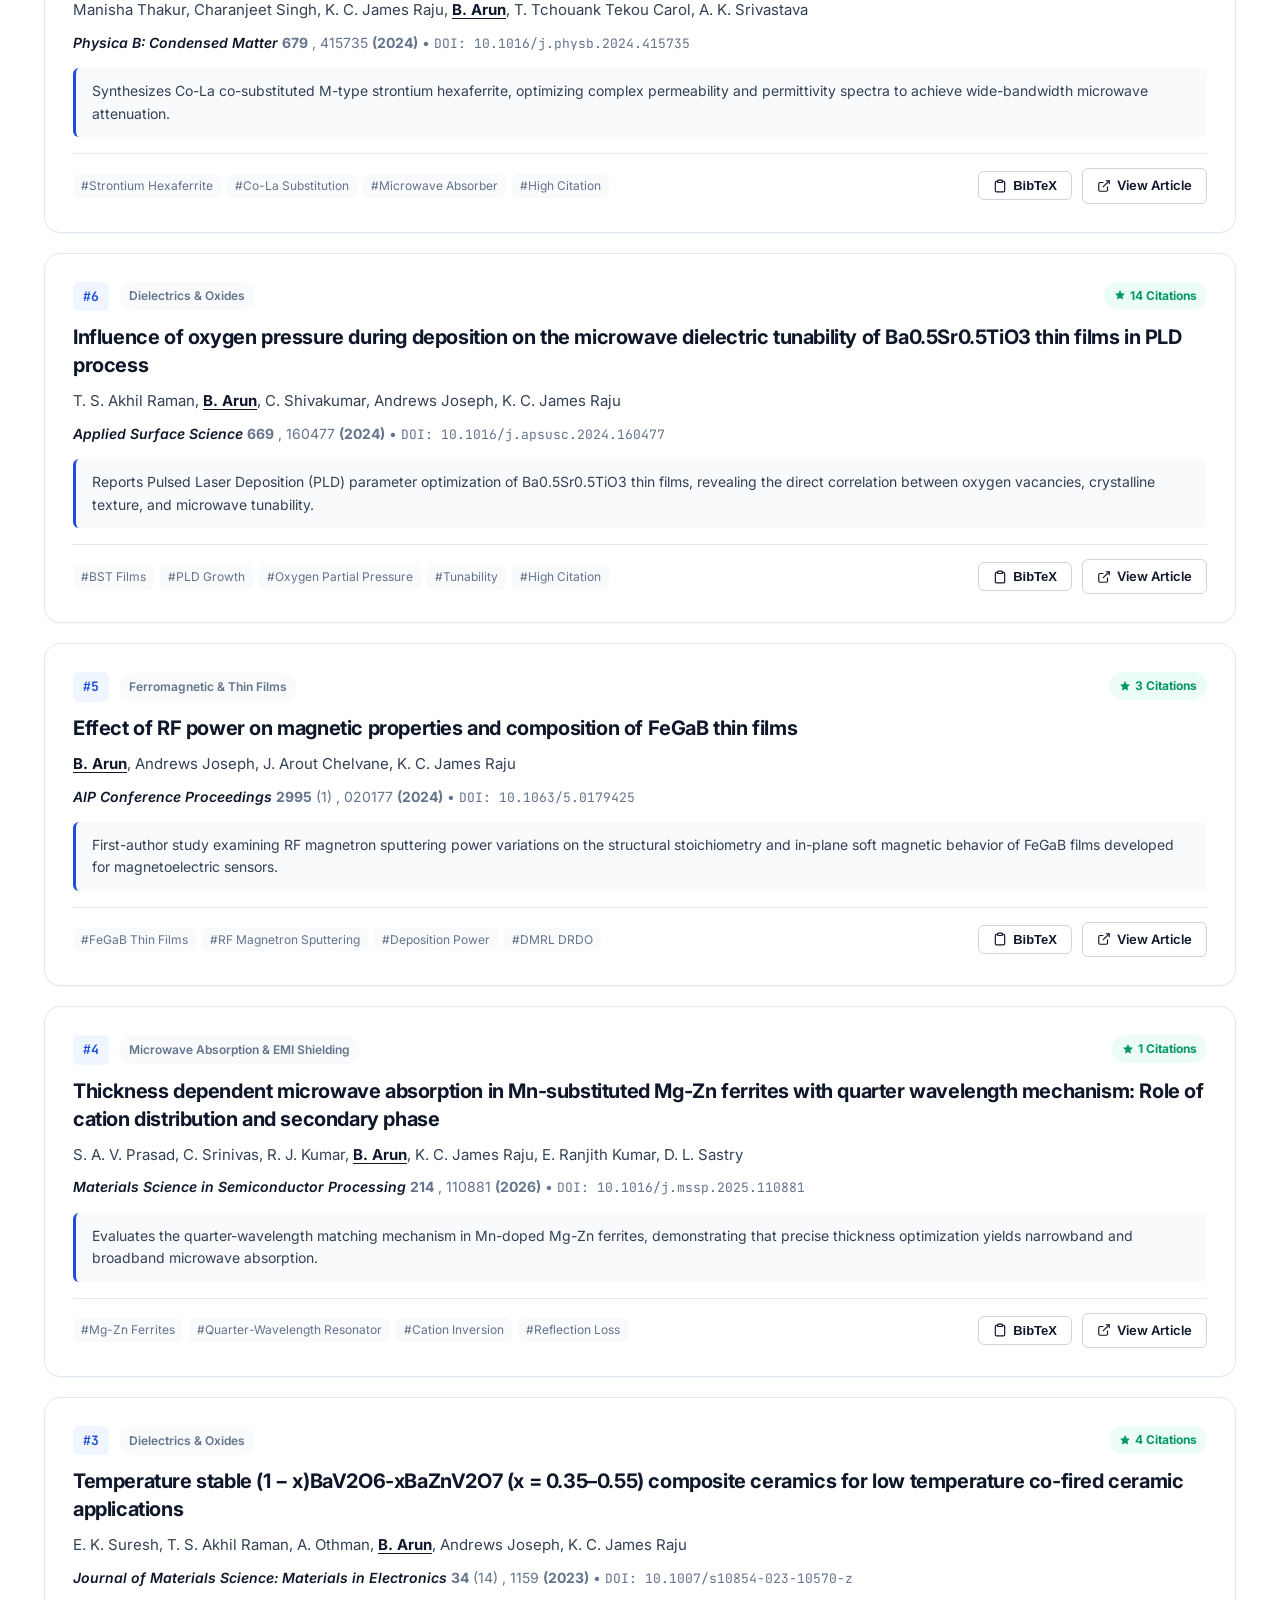
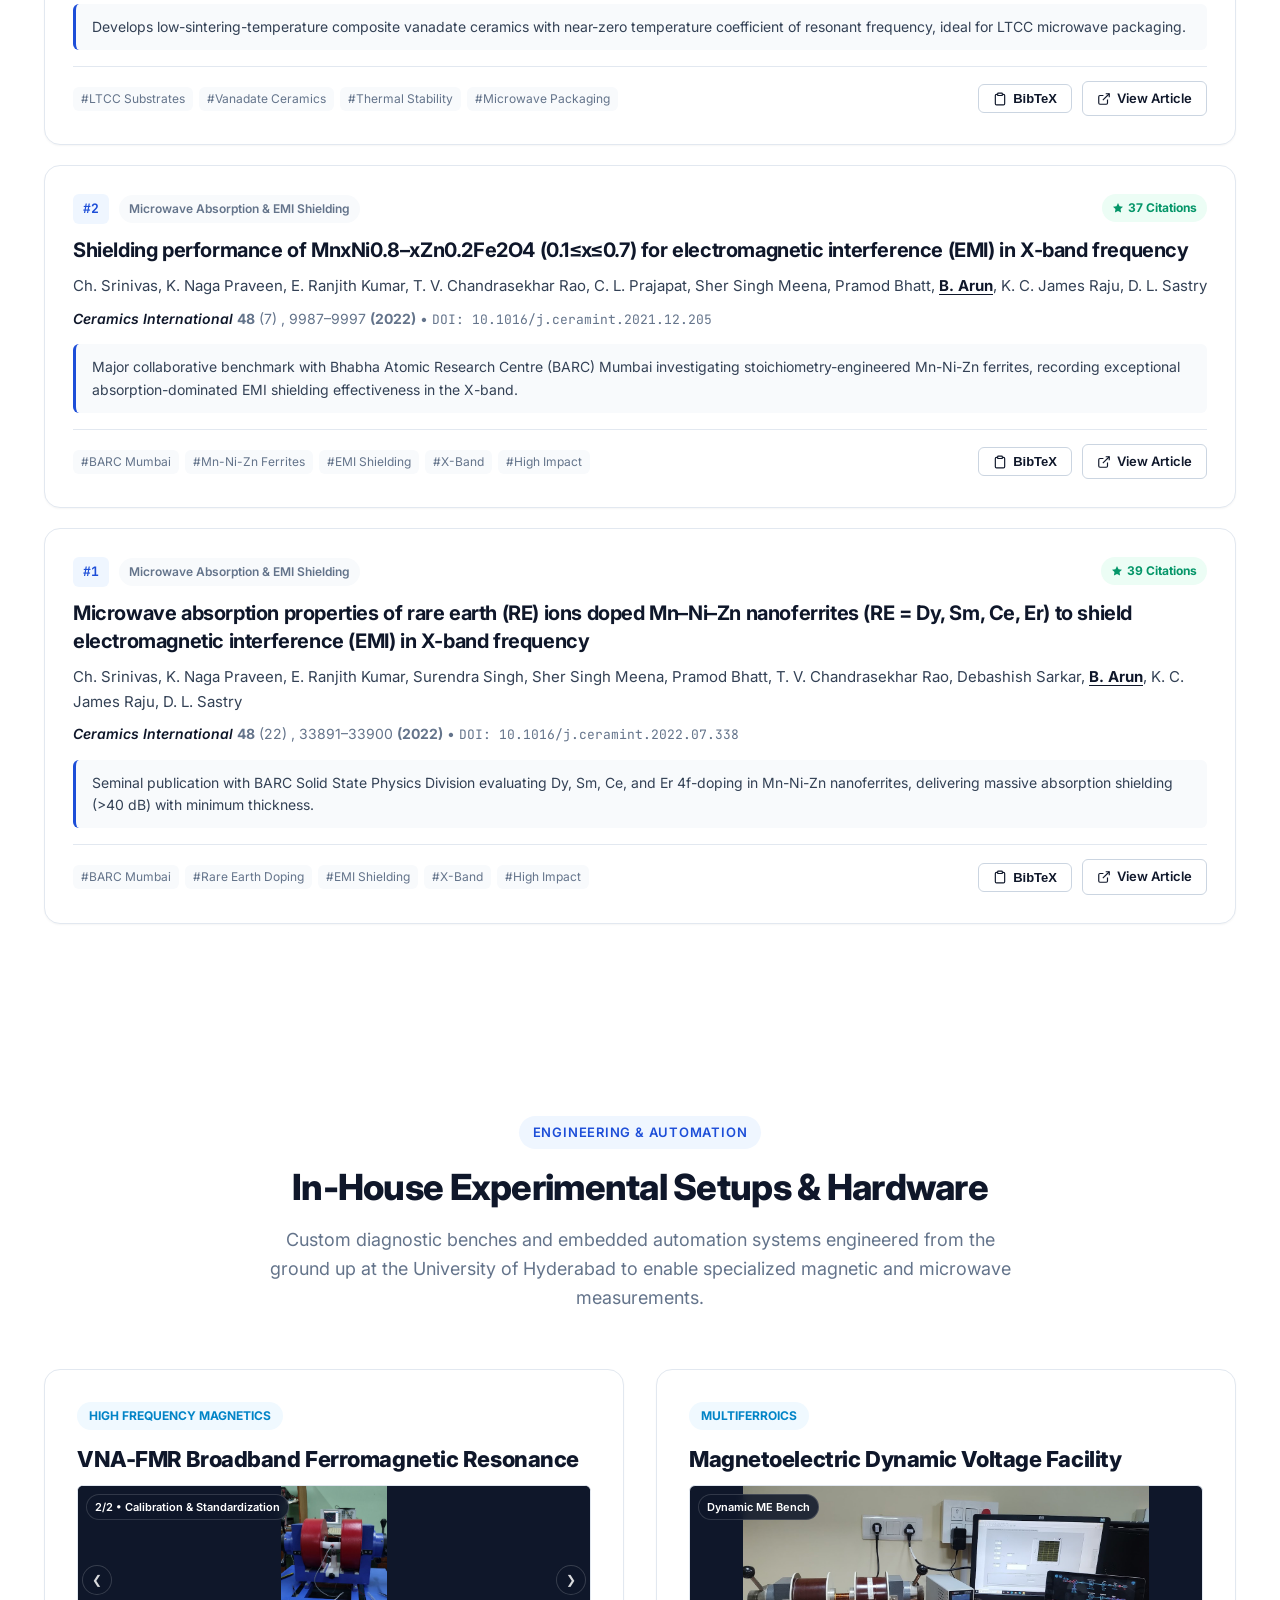
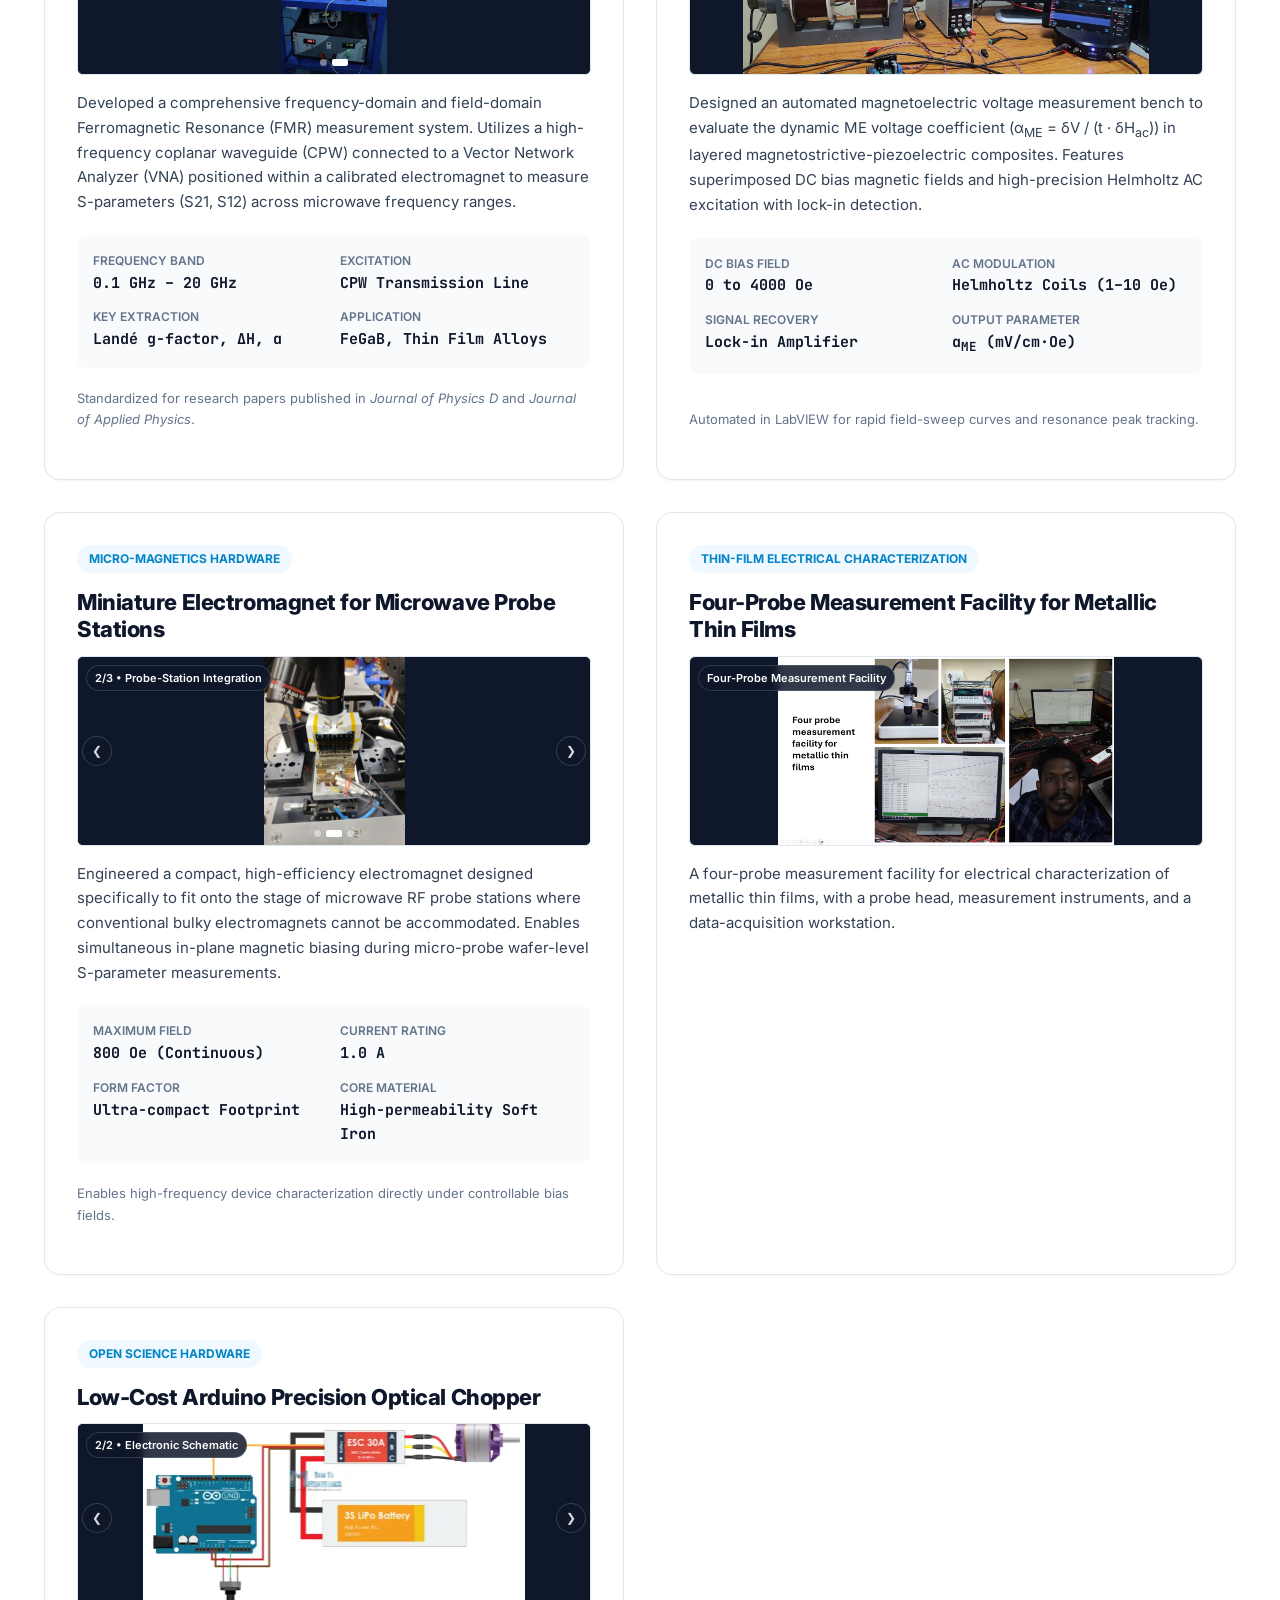
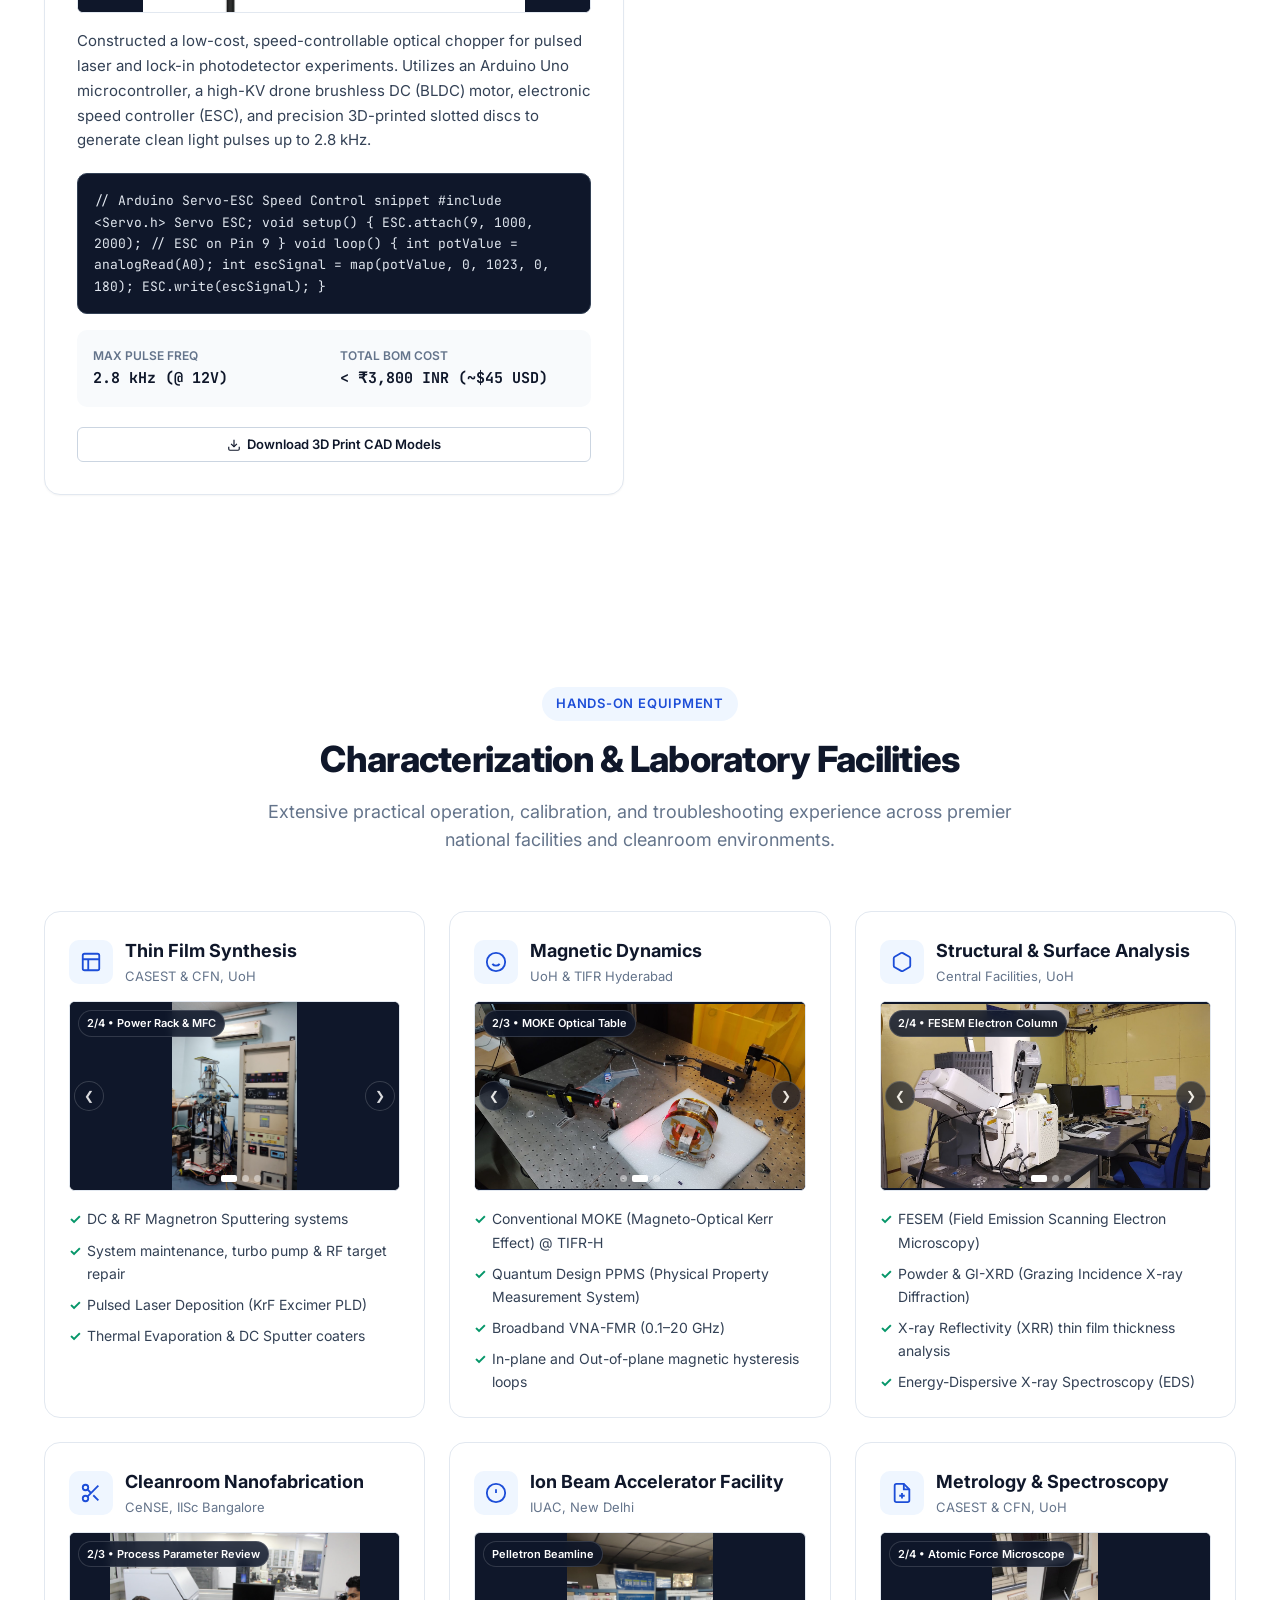
==== commit 431234e2: "feat(automation): add automated daily GitHub repositories sync (excluding portfolio)" ====
--- a/website/index.html
+++ b/website/index.html
@@ -1329,103 +1329,99 @@
         </p>
 </div>
 <div class="repos-grid">
-<div class="repo-card">
-<div class="repo-header">
-<span class="repo-icon">
-<svg fill="none" height="22" stroke="currentColor" stroke-width="2" viewbox="0 0 24 24" width="22"><path d="M9 19c-5 1.5-5-2.5-7-3m14 6v-3.87a3.37 3.37 0 0 0-.94-2.61c3.14-.35 6.44-1.54 6.44-7A5.44 5.44 0 0 0 20 4.77 5.07 5.07 0 0 0 19.91 1S18.73.65 16 2.48a13.38 13.38 0 0 0-7 0C6.27.65 5.09 1 5.09 1A5.07 5.07 0 0 0 5 4.77a5.44 5.44 0 0 0-1.5 3.78c0 5.42 3.3 6.61 6.44 7A3.37 3.37 0 0 0 9 18.13V22"></path></svg>
-</span>
-<span class="repo-lang-badge">Python</span>
-</div>
-<h3 class="repo-title">MOKE</h3>
-<p class="repo-desc">
-            Calculates and plots Kerr rotation and Kerr ellipticity from raw Magneto-Optical Kerr Effect data collected 
-            using a Hinds Photoelastic Modulator (PEM) and dual-phase lock-in amplifier.
-          </p>
-<a class="repo-link" href="https://github.com/ArunBhas/MOKE" rel="noopener noreferrer" target="_blank">
-            View on GitHub →
-          </a>
-</div>
-<div class="repo-card">
-<div class="repo-header">
-<span class="repo-icon">
-<svg fill="none" height="22" stroke="currentColor" stroke-width="2" viewbox="0 0 24 24" width="22"><path d="M9 19c-5 1.5-5-2.5-7-3m14 6v-3.87a3.37 3.37 0 0 0-.94-2.61c3.14-.35 6.44-1.54 6.44-7A5.44 5.44 0 0 0 20 4.77 5.07 5.07 0 0 0 19.91 1S18.73.65 16 2.48a13.38 13.38 0 0 0-7 0C6.27.65 5.09 1 5.09 1A5.07 5.07 0 0 0 5 4.77a5.44 5.44 0 0 0-1.5 3.78c0 5.42 3.3 6.61 6.44 7A3.37 3.37 0 0 0 9 18.13V22"></path></svg>
-</span>
-<span class="repo-lang-badge">Python</span>
-</div>
-<h3 class="repo-title">EMI-Shielding-Effectiveness-Calculator</h3>
-<p class="repo-desc">
-            Directly extracts reflection shielding (SE<sub>R</sub>), absorption shielding (SE<sub>A</sub>), multiple internal 
-            reflection shielding (SE<sub>M</sub>), and total shielding (SE<sub>T</sub>) from VNA scattering S-parameters (S11, S21).
-          </p>
-<a class="repo-link" href="https://github.com/ArunBhas/EMI-Shielding-Effectiveness-Calculator" rel="noopener noreferrer" target="_blank">
-            View on GitHub →
-          </a>
-</div>
-<div class="repo-card">
-<div class="repo-header">
-<span class="repo-icon">
-<svg fill="none" height="22" stroke="currentColor" stroke-width="2" viewbox="0 0 24 24" width="22"><path d="M9 19c-5 1.5-5-2.5-7-3m14 6v-3.87a3.37 3.37 0 0 0-.94-2.61c3.14-.35 6.44-1.54 6.44-7A5.44 5.44 0 0 0 20 4.77 5.07 5.07 0 0 0 19.91 1S18.73.65 16 2.48a13.38 13.38 0 0 0-7 0C6.27.65 5.09 1 5.09 1A5.07 5.07 0 0 0 5 4.77a5.44 5.44 0 0 0-1.5 3.78c0 5.42 3.3 6.61 6.44 7A3.37 3.37 0 0 0 9 18.13V22"></path></svg>
-</span>
-<span class="repo-lang-badge">Python</span>
-</div>
-<h3 class="repo-title">EM-Material-Studio</h3>
-<p class="repo-desc">
-            A comprehensive Python package for electromagnetic material characterization, reflection loss mapping, 
-            and impedance matching calculations across broadband frequencies.
-          </p>
-<a class="repo-link" href="https://github.com/ArunBhas/EM-Material-Studio" rel="noopener noreferrer" target="_blank">
-            View on GitHub →
-          </a>
-</div>
-<div class="repo-card">
-<div class="repo-header">
-<span class="repo-icon">
-<svg fill="none" height="22" stroke="currentColor" stroke-width="2" viewbox="0 0 24 24" width="22"><path d="M9 19c-5 1.5-5-2.5-7-3m14 6v-3.87a3.37 3.37 0 0 0-.94-2.61c3.14-.35 6.44-1.54 6.44-7A5.44 5.44 0 0 0 20 4.77 5.07 5.07 0 0 0 19.91 1S18.73.65 16 2.48a13.38 13.38 0 0 0-7 0C6.27.65 5.09 1 5.09 1A5.07 5.07 0 0 0 5 4.77a5.44 5.44 0 0 0-1.5 3.78c0 5.42 3.3 6.61 6.44 7A3.37 3.37 0 0 0 9 18.13V22"></path></svg>
-</span>
-<span class="repo-lang-badge">Python</span>
-</div>
-<h3 class="repo-title">lambda_g_calculator</h3>
-<p class="repo-desc">
-            Calculates guided wavelength (λ<sub>g</sub>), cutoff frequency (f<sub>c</sub>), and propagation constant 
-            in standard rectangular waveguides (WR-90, WR-62, WR-42) for microwave testing.
-          </p>
-<a class="repo-link" href="https://github.com/ArunBhas/lambda_g_calculator" rel="noopener noreferrer" target="_blank">
-            View on GitHub →
-          </a>
-</div>
-<div class="repo-card">
-<div class="repo-header">
-<span class="repo-icon">
-<svg fill="none" height="22" stroke="currentColor" stroke-width="2" viewbox="0 0 24 24" width="22"><path d="M9 19c-5 1.5-5-2.5-7-3m14 6v-3.87a3.37 3.37 0 0 0-.94-2.61c3.14-.35 6.44-1.54 6.44-7A5.44 5.44 0 0 0 20 4.77 5.07 5.07 0 0 0 19.91 1S18.73.65 16 2.48a13.38 13.38 0 0 0-7 0C6.27.65 5.09 1 5.09 1A5.07 5.07 0 0 0 5 4.77a5.44 5.44 0 0 0-1.5 3.78c0 5.42 3.3 6.61 6.44 7A3.37 3.37 0 0 0 9 18.13V22"></path></svg>
-</span>
-<span class="repo-lang-badge">G-Code / Embedded</span>
-</div>
-<h3 class="repo-title">RotationFMR</h3>
-<p class="repo-desc">
-            Automated stepper-motor stage control for in-plane angular dependent Ferromagnetic Resonance measurements, 
-            executing precise angle increments with synchronized VNA acquisition triggers.
-          </p>
-<a class="repo-link" href="https://github.com/ArunBhas/RotationFMR" rel="noopener noreferrer" target="_blank">
-            View on GitHub →
-          </a>
-</div>
-<div class="repo-card">
-<div class="repo-header">
-<span class="repo-icon">
-<svg fill="none" height="22" stroke="currentColor" stroke-width="2" viewbox="0 0 24 24" width="22"><path d="M9 19c-5 1.5-5-2.5-7-3m14 6v-3.87a3.37 3.37 0 0 0-.94-2.61c3.14-.35 6.44-1.54 6.44-7A5.44 5.44 0 0 0 20 4.77 5.07 5.07 0 0 0 19.91 1S18.73.65 16 2.48a13.38 13.38 0 0 0-7 0C6.27.65 5.09 1 5.09 1A5.07 5.07 0 0 0 5 4.77a5.44 5.44 0 0 0-1.5 3.78c0 5.42 3.3 6.61 6.44 7A3.37 3.37 0 0 0 9 18.13V22"></path></svg>
-</span>
-<span class="repo-lang-badge">Arduino C++</span>
-</div>
-<h3 class="repo-title">NTC-Thermistor-monitor</h3>
-<p class="repo-desc">
-            Arduino firmware with Steinhart-Hart polynomial linearization to accurately log temperature profiles during 
-            chemical synthesis and thermal annealing cycles.
-          </p>
-<a class="repo-link" href="https://github.com/ArunBhas/NTC-Thermistor-monitor-Audrino-Programme" rel="noopener noreferrer" target="_blank">
-            View on GitHub →
-          </a>
-</div>
-</div>
+<!-- REPOS_GRID_START -->
+          <div class="repo-card">
+            <div class="repo-header">
+              <span class="repo-icon">
+                <svg fill="none" height="22" stroke="currentColor" stroke-width="2" viewbox="0 0 24 24" width="22"><path d="M9 19c-5 1.5-5-2.5-7-3m14 6v-3.87a3.37 3.37 0 0 0-.94-2.61c3.14-.35 6.44-1.54 6.44-7A5.44 5.44 0 0 0 20 4.77 5.07 5.07 0 0 0 19.91 1S18.73.65 16 2.48a13.38 13.38 0 0 0-7 0C6.27.65 5.09 1 5.09 1A5.07 5.07 0 0 0 5 4.77a5.44 5.44 0 0 0-1.5 3.78c0 5.42 3.3 6.61 6.44 7A3.37 3.37 0 0 0 9 18.13V22"></path></svg>
+              </span>
+              <span class="repo-lang-badge">Python</span>
+            </div>
+            <h3 class="repo-title">MOKE</h3>
+            <p class="repo-desc">
+              Calculates and plots Kerr rotation and Kerr ellipticity from raw Magneto-Optical Kerr Effect data collected using a Hinds Photoelastic Modulator (PEM) and dual-phase lock-in amplifier.
+            </p>
+            <a class="repo-link" href="https://github.com/ArunBhas/MOKE" rel="noopener noreferrer" target="_blank">
+              View on GitHub &rarr;
+            </a>
+          </div>
+          <div class="repo-card">
+            <div class="repo-header">
+              <span class="repo-icon">
+                <svg fill="none" height="22" stroke="currentColor" stroke-width="2" viewbox="0 0 24 24" width="22"><path d="M9 19c-5 1.5-5-2.5-7-3m14 6v-3.87a3.37 3.37 0 0 0-.94-2.61c3.14-.35 6.44-1.54 6.44-7A5.44 5.44 0 0 0 20 4.77 5.07 5.07 0 0 0 19.91 1S18.73.65 16 2.48a13.38 13.38 0 0 0-7 0C6.27.65 5.09 1 5.09 1A5.07 5.07 0 0 0 5 4.77a5.44 5.44 0 0 0-1.5 3.78c0 5.42 3.3 6.61 6.44 7A3.37 3.37 0 0 0 9 18.13V22"></path></svg>
+              </span>
+              <span class="repo-lang-badge">Python</span>
+            </div>
+            <h3 class="repo-title">EMI-Shielding-Effectiveness-Calculator</h3>
+            <p class="repo-desc">
+              Directly extracts reflection shielding (SE<sub>R</sub>), absorption shielding (SE<sub>A</sub>), multiple internal reflection shielding (SE<sub>M</sub>), and total shielding (SE<sub>T</sub>) from VNA scattering S-parameters (S11, S21).
+            </p>
+            <a class="repo-link" href="https://github.com/ArunBhas/EMI-Shielding-Effectiveness-Calculator" rel="noopener noreferrer" target="_blank">
+              View on GitHub &rarr;
+            </a>
+          </div>
+          <div class="repo-card">
+            <div class="repo-header">
+              <span class="repo-icon">
+                <svg fill="none" height="22" stroke="currentColor" stroke-width="2" viewbox="0 0 24 24" width="22"><path d="M9 19c-5 1.5-5-2.5-7-3m14 6v-3.87a3.37 3.37 0 0 0-.94-2.61c3.14-.35 6.44-1.54 6.44-7A5.44 5.44 0 0 0 20 4.77 5.07 5.07 0 0 0 19.91 1S18.73.65 16 2.48a13.38 13.38 0 0 0-7 0C6.27.65 5.09 1 5.09 1A5.07 5.07 0 0 0 5 4.77a5.44 5.44 0 0 0-1.5 3.78c0 5.42 3.3 6.61 6.44 7A3.37 3.37 0 0 0 9 18.13V22"></path></svg>
+              </span>
+              <span class="repo-lang-badge">Python</span>
+            </div>
+            <h3 class="repo-title">EM-Material-Studio</h3>
+            <p class="repo-desc">
+              A comprehensive Python package for electromagnetic material characterization, reflection loss mapping, and impedance matching calculations across broadband frequencies.
+            </p>
+            <a class="repo-link" href="https://github.com/ArunBhas/EM-Material-Studio" rel="noopener noreferrer" target="_blank">
+              View on GitHub &rarr;
+            </a>
+          </div>
+          <div class="repo-card">
+            <div class="repo-header">
+              <span class="repo-icon">
+                <svg fill="none" height="22" stroke="currentColor" stroke-width="2" viewbox="0 0 24 24" width="22"><path d="M9 19c-5 1.5-5-2.5-7-3m14 6v-3.87a3.37 3.37 0 0 0-.94-2.61c3.14-.35 6.44-1.54 6.44-7A5.44 5.44 0 0 0 20 4.77 5.07 5.07 0 0 0 19.91 1S18.73.65 16 2.48a13.38 13.38 0 0 0-7 0C6.27.65 5.09 1 5.09 1A5.07 5.07 0 0 0 5 4.77a5.44 5.44 0 0 0-1.5 3.78c0 5.42 3.3 6.61 6.44 7A3.37 3.37 0 0 0 9 18.13V22"></path></svg>
+              </span>
+              <span class="repo-lang-badge">Python</span>
+            </div>
+            <h3 class="repo-title">lambda_g_calculator</h3>
+            <p class="repo-desc">
+              Calculates guided wavelength (&lambda;<sub>g</sub>), cutoff frequency (f<sub>c</sub>), and propagation constant in standard rectangular waveguides (WR-90, WR-62, WR-42) for microwave testing.
+            </p>
+            <a class="repo-link" href="https://github.com/ArunBhas/lambda_g_calculator" rel="noopener noreferrer" target="_blank">
+              View on GitHub &rarr;
+            </a>
+          </div>
+          <div class="repo-card">
+            <div class="repo-header">
+              <span class="repo-icon">
+                <svg fill="none" height="22" stroke="currentColor" stroke-width="2" viewbox="0 0 24 24" width="22"><path d="M9 19c-5 1.5-5-2.5-7-3m14 6v-3.87a3.37 3.37 0 0 0-.94-2.61c3.14-.35 6.44-1.54 6.44-7A5.44 5.44 0 0 0 20 4.77 5.07 5.07 0 0 0 19.91 1S18.73.65 16 2.48a13.38 13.38 0 0 0-7 0C6.27.65 5.09 1 5.09 1A5.07 5.07 0 0 0 5 4.77a5.44 5.44 0 0 0-1.5 3.78c0 5.42 3.3 6.61 6.44 7A3.37 3.37 0 0 0 9 18.13V22"></path></svg>
+              </span>
+              <span class="repo-lang-badge">G-Code / Embedded</span>
+            </div>
+            <h3 class="repo-title">RotationFMR</h3>
+            <p class="repo-desc">
+              Automated stepper-motor stage control for in-plane angular dependent Ferromagnetic Resonance measurements, executing precise angle increments with synchronized VNA acquisition triggers.
+            </p>
+            <a class="repo-link" href="https://github.com/ArunBhas/RotationFMR" rel="noopener noreferrer" target="_blank">
+              View on GitHub &rarr;
+            </a>
+          </div>
+          <div class="repo-card">
+            <div class="repo-header">
+              <span class="repo-icon">
+                <svg fill="none" height="22" stroke="currentColor" stroke-width="2" viewbox="0 0 24 24" width="22"><path d="M9 19c-5 1.5-5-2.5-7-3m14 6v-3.87a3.37 3.37 0 0 0-.94-2.61c3.14-.35 6.44-1.54 6.44-7A5.44 5.44 0 0 0 20 4.77 5.07 5.07 0 0 0 19.91 1S18.73.65 16 2.48a13.38 13.38 0 0 0-7 0C6.27.65 5.09 1 5.09 1A5.07 5.07 0 0 0 5 4.77a5.44 5.44 0 0 0-1.5 3.78c0 5.42 3.3 6.61 6.44 7A3.37 3.37 0 0 0 9 18.13V22"></path></svg>
+              </span>
+              <span class="repo-lang-badge">Arduino C++</span>
+            </div>
+            <h3 class="repo-title">NTC-Thermistor-monitor</h3>
+            <p class="repo-desc">
+              Arduino firmware with Steinhart-Hart polynomial linearization to accurately log temperature profiles during chemical synthesis and thermal annealing cycles.
+            </p>
+            <a class="repo-link" href="https://github.com/ArunBhas/NTC-Thermistor-monitor-Audrino-Programme" rel="noopener noreferrer" target="_blank">
+              View on GitHub &rarr;
+            </a>
+          </div>
+<!-- REPOS_GRID_END -->
+          </div>
 </div>
 </section>
 <!-- ==========================================================================
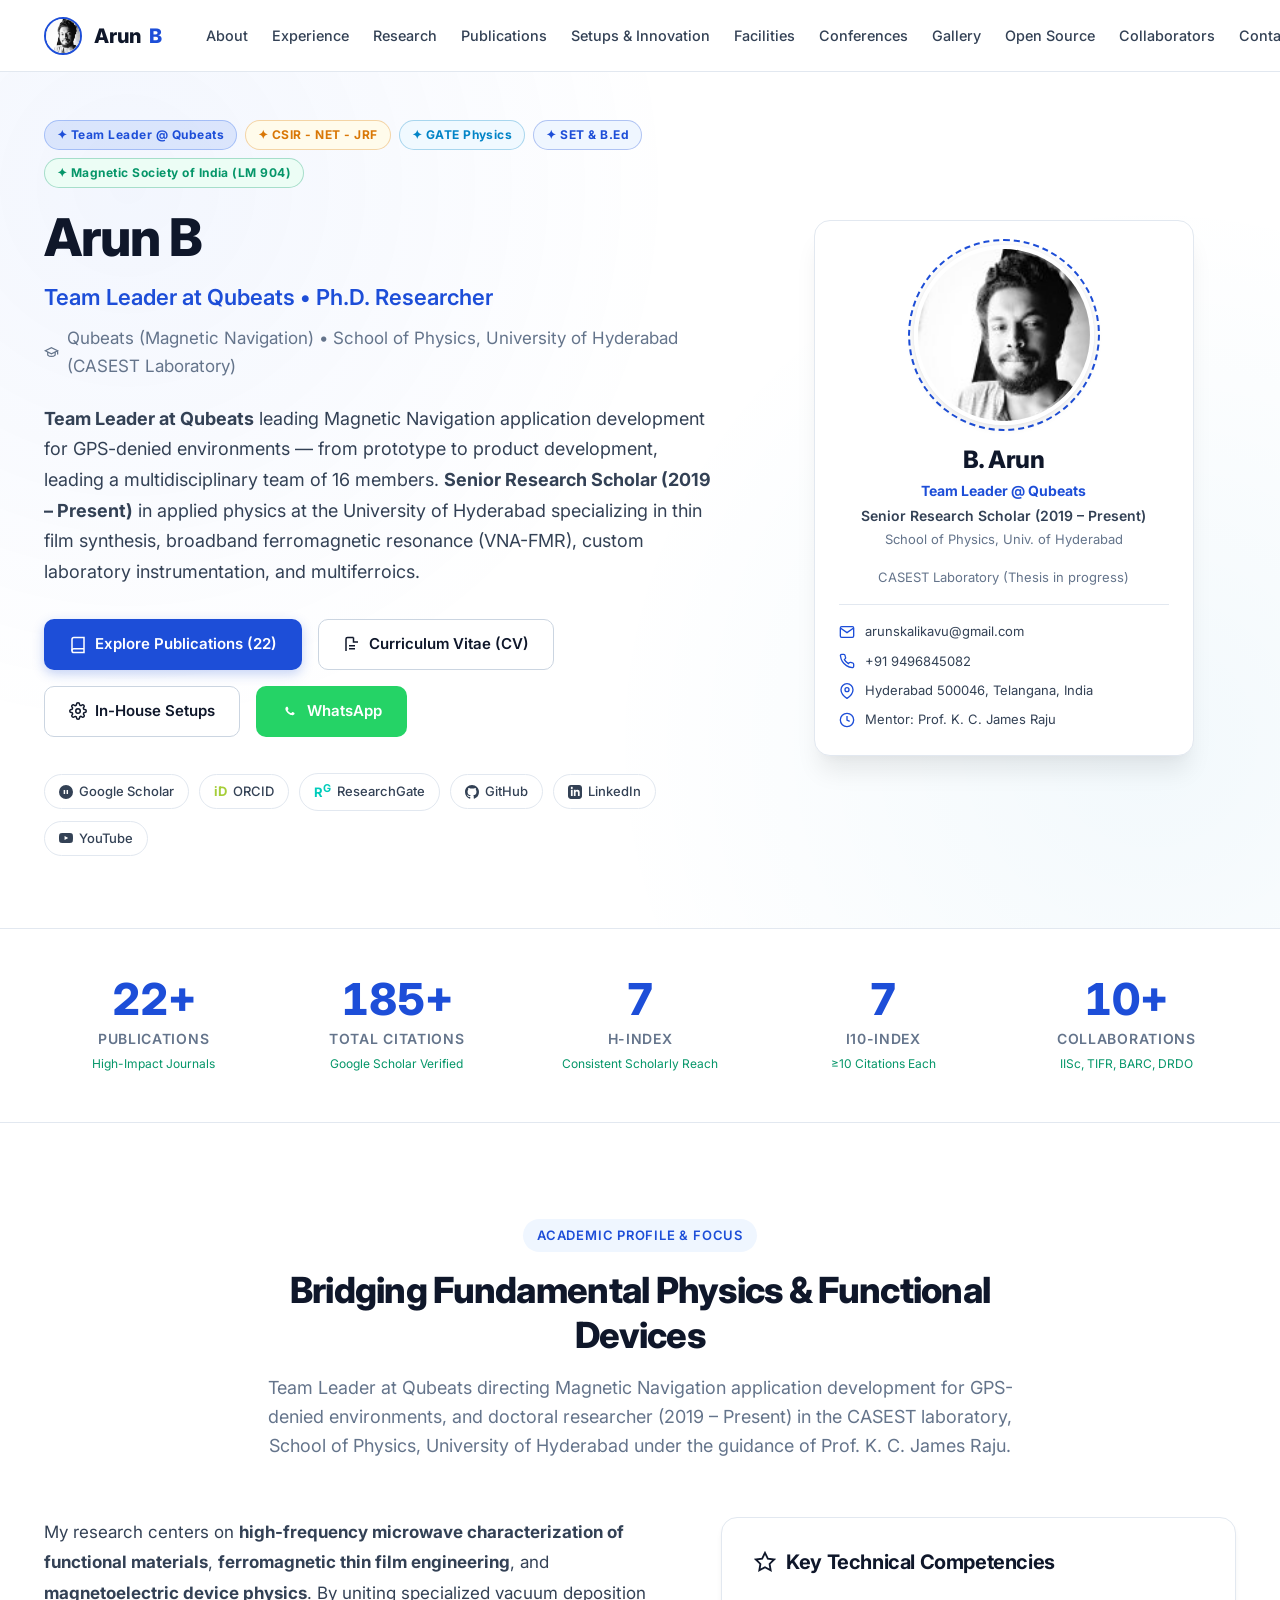
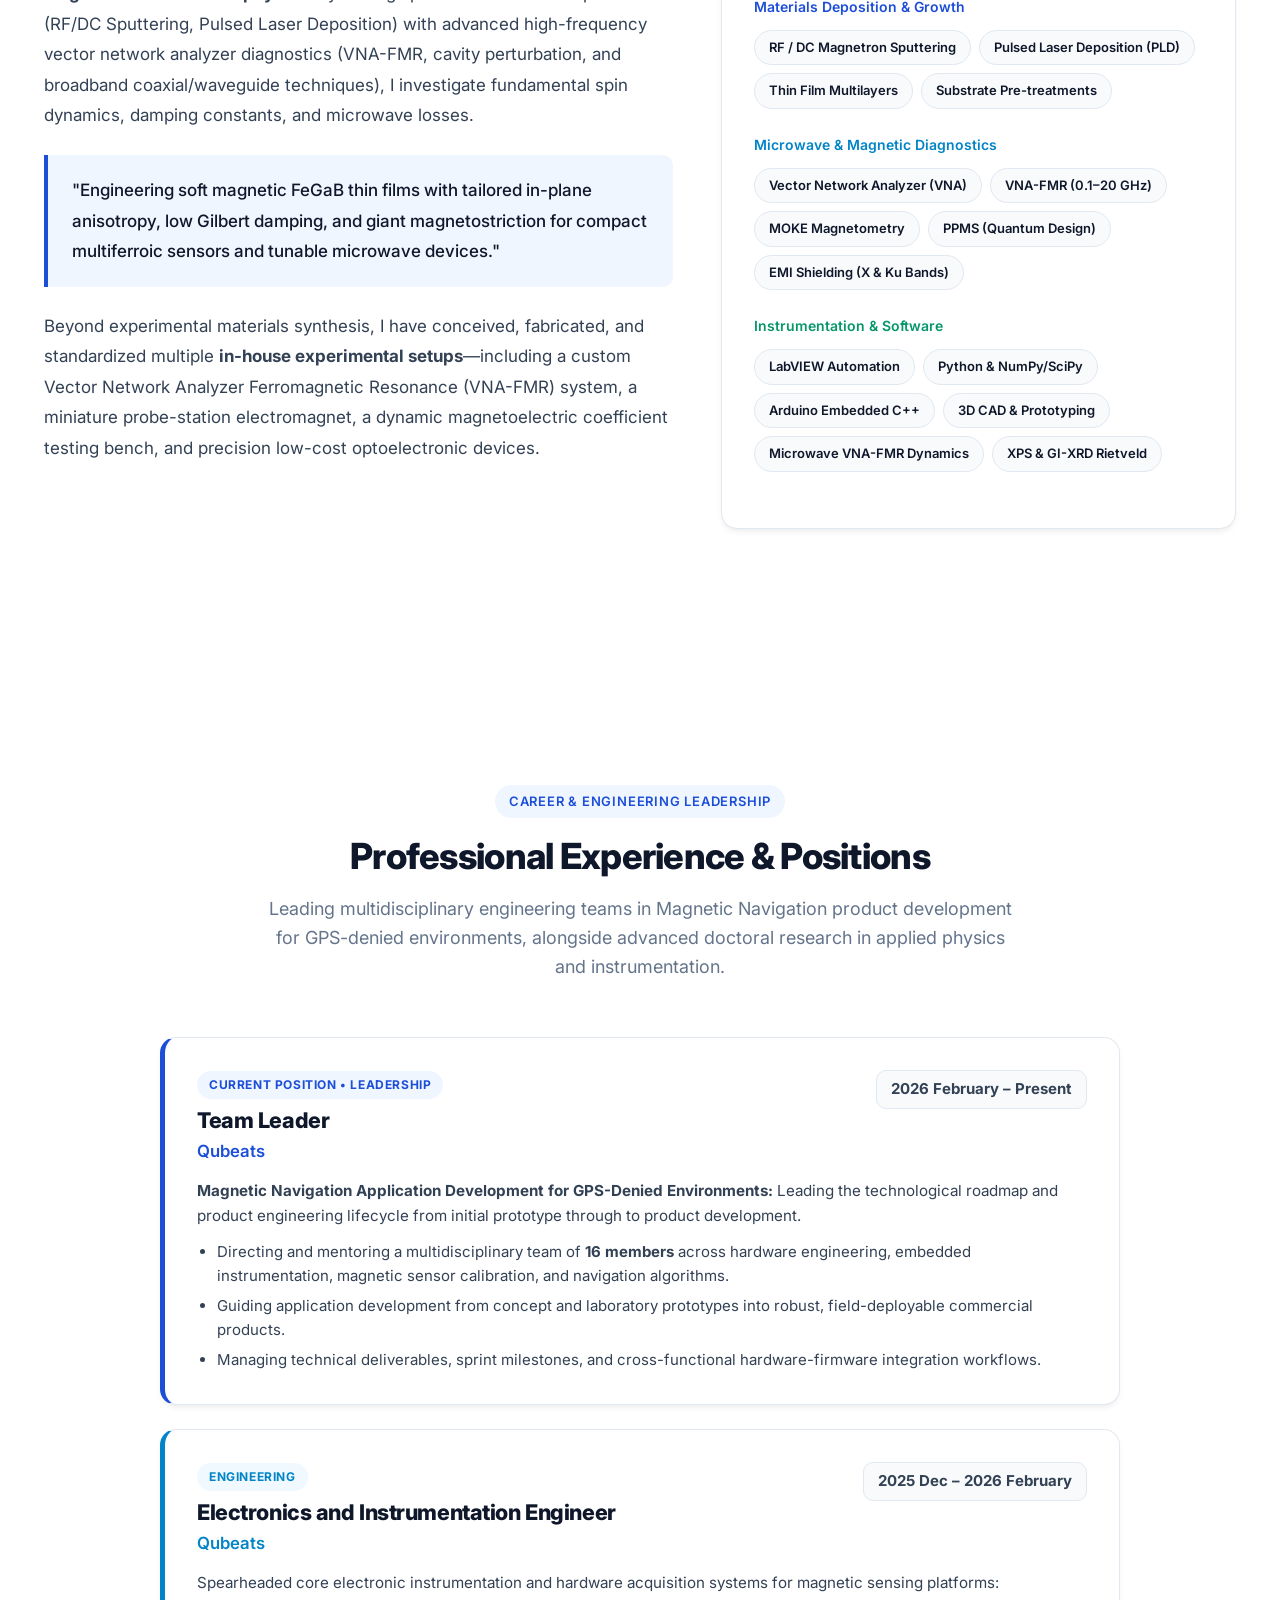
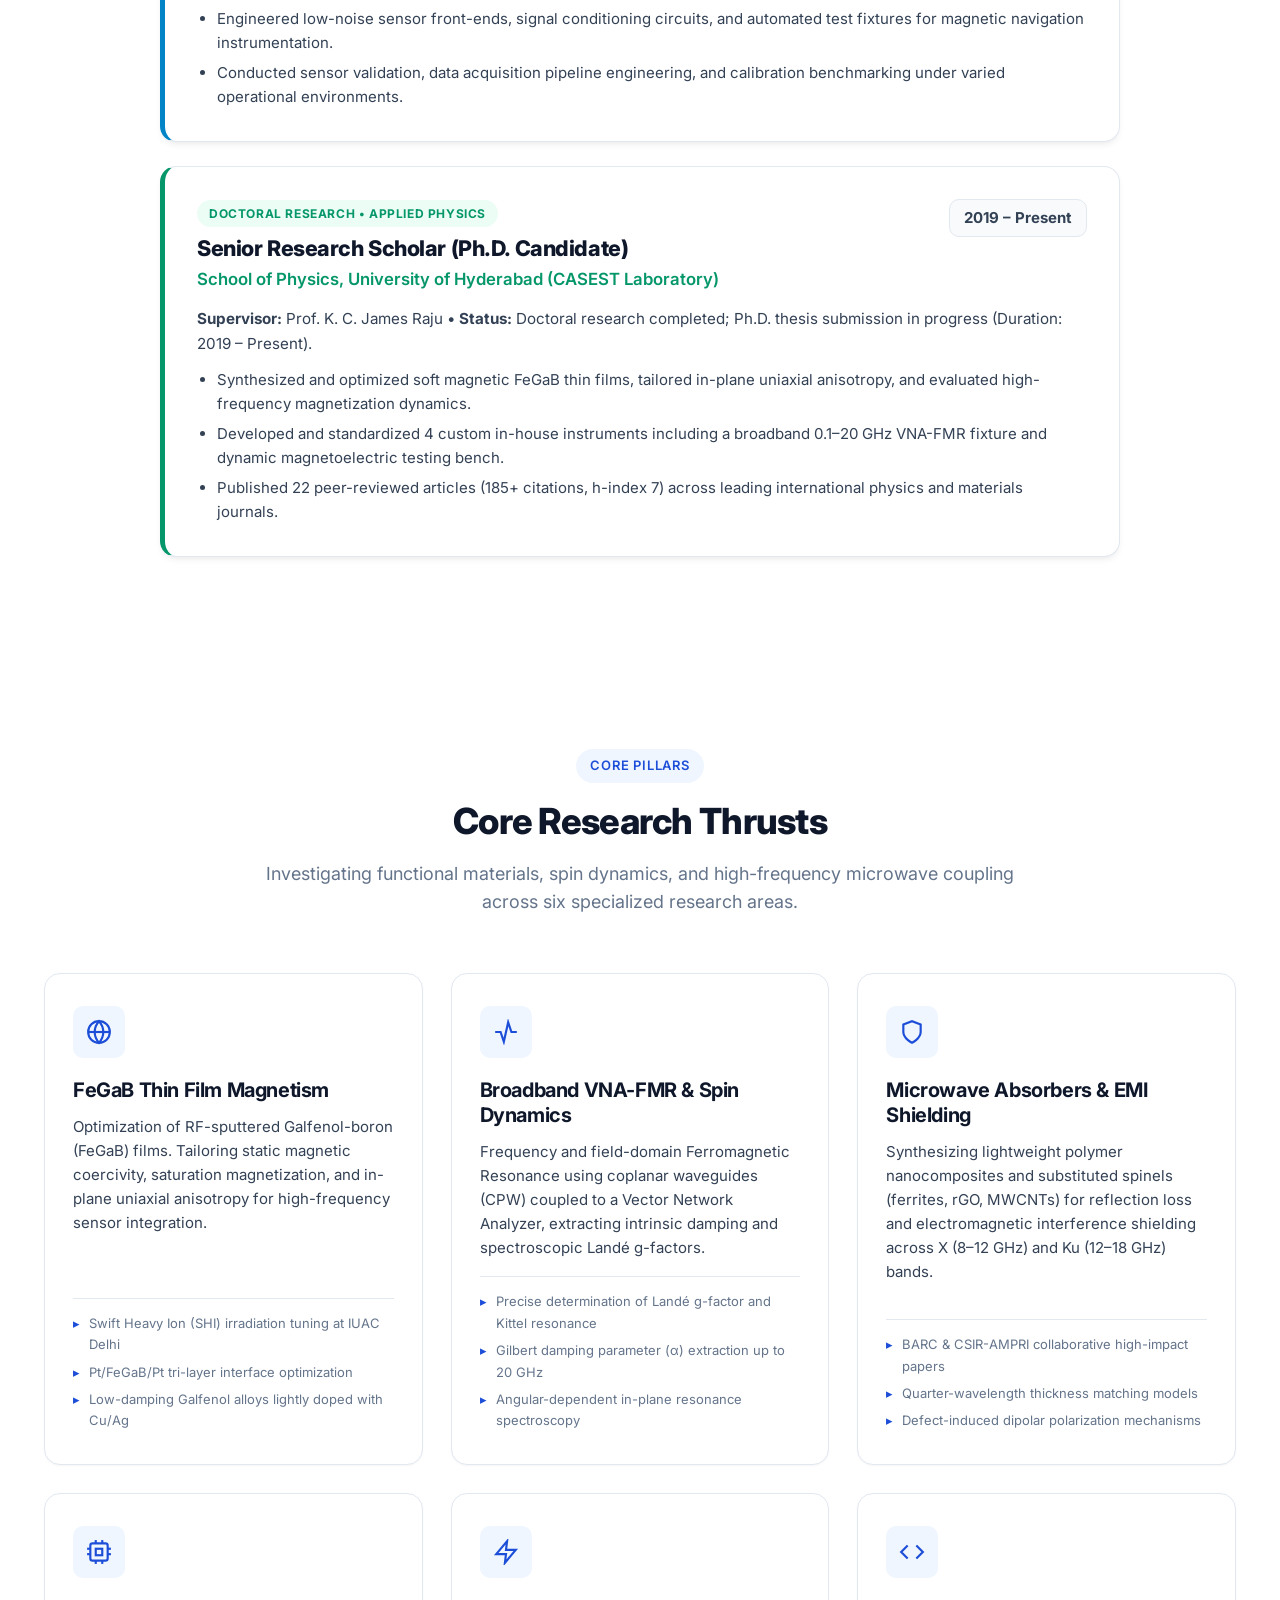
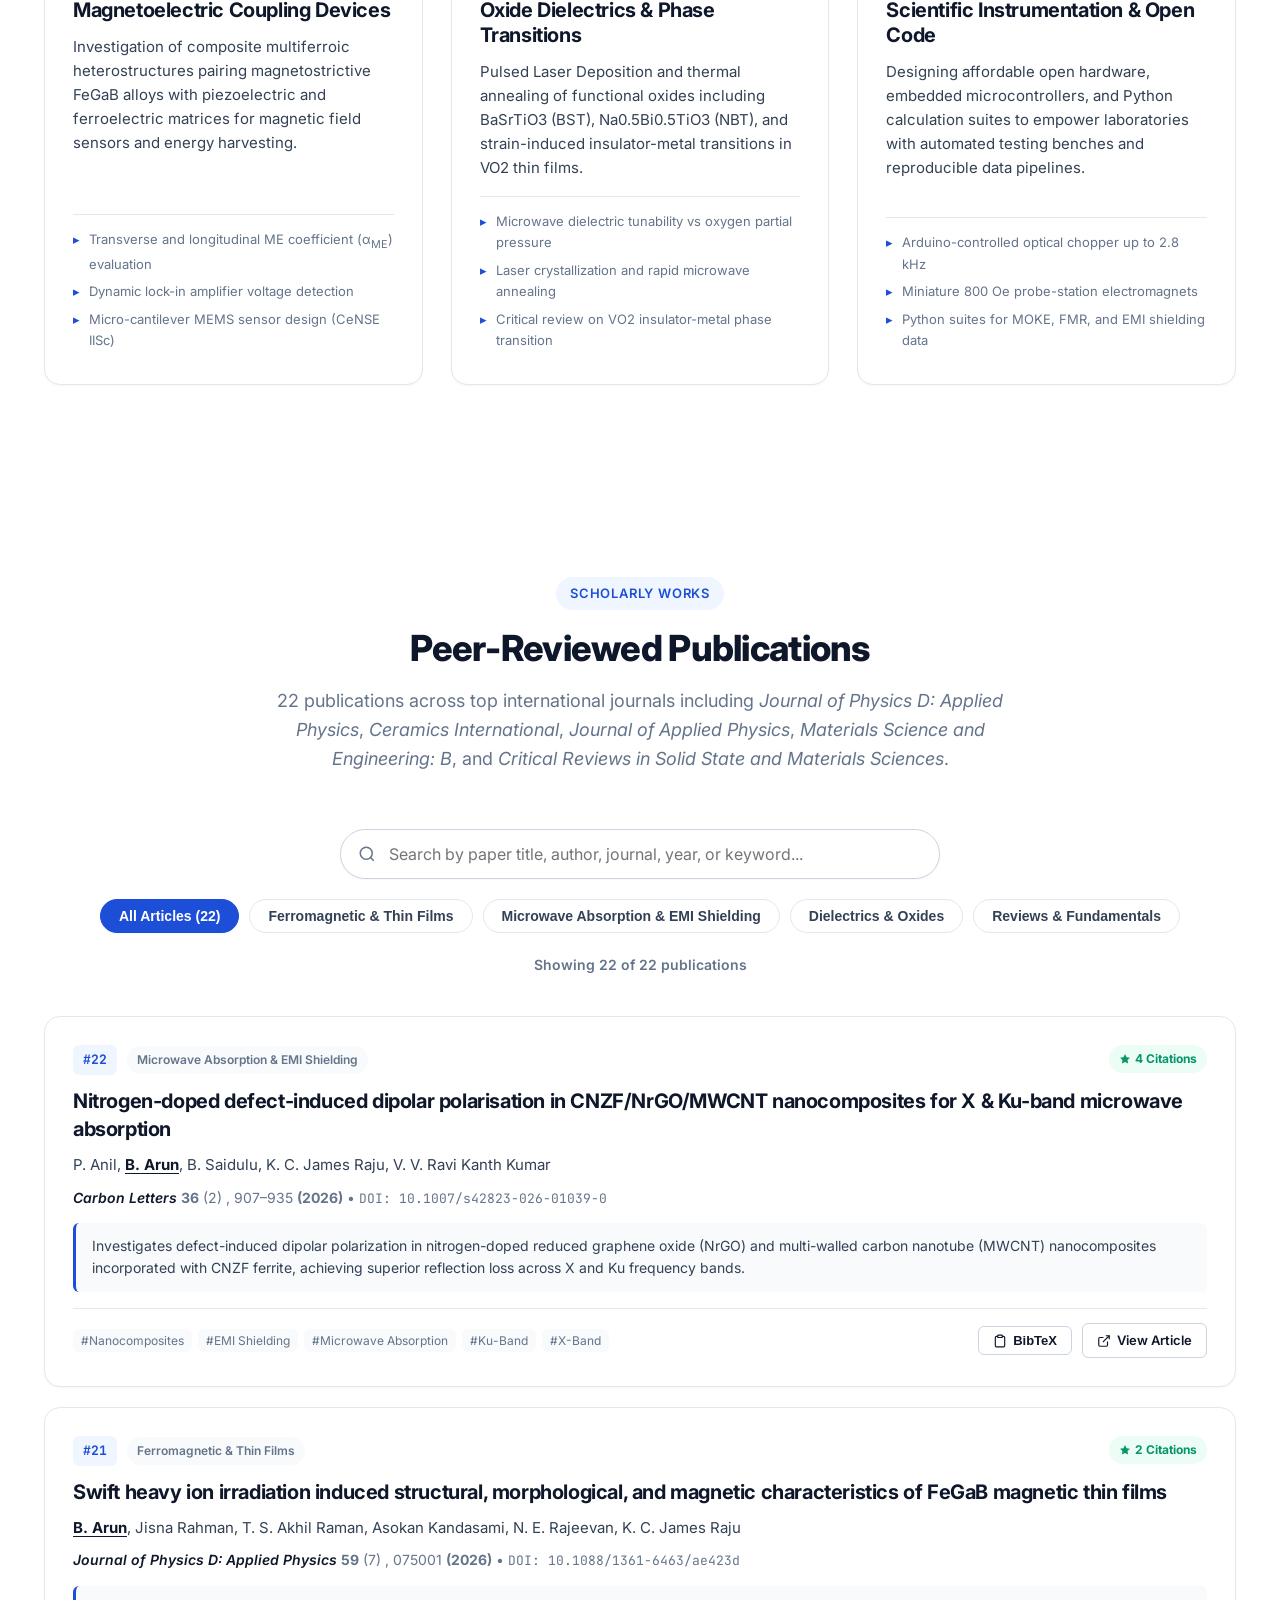
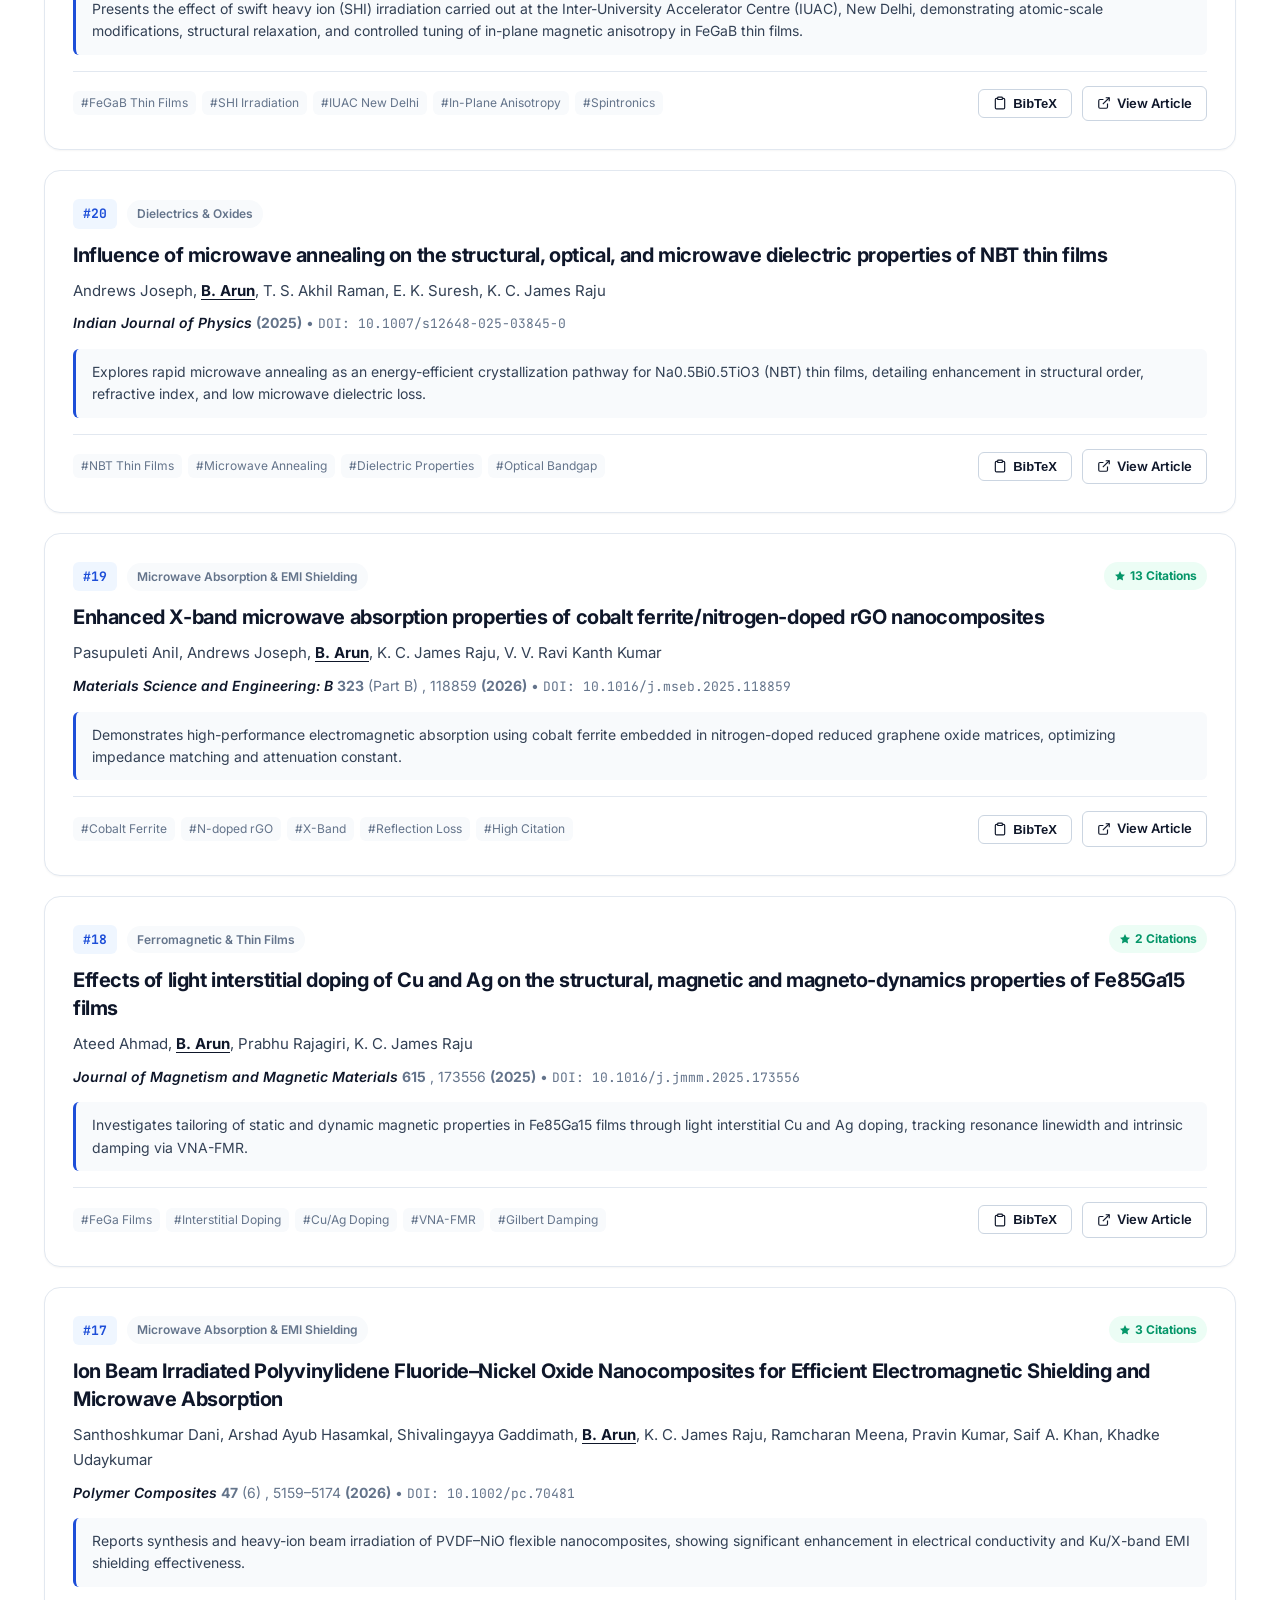
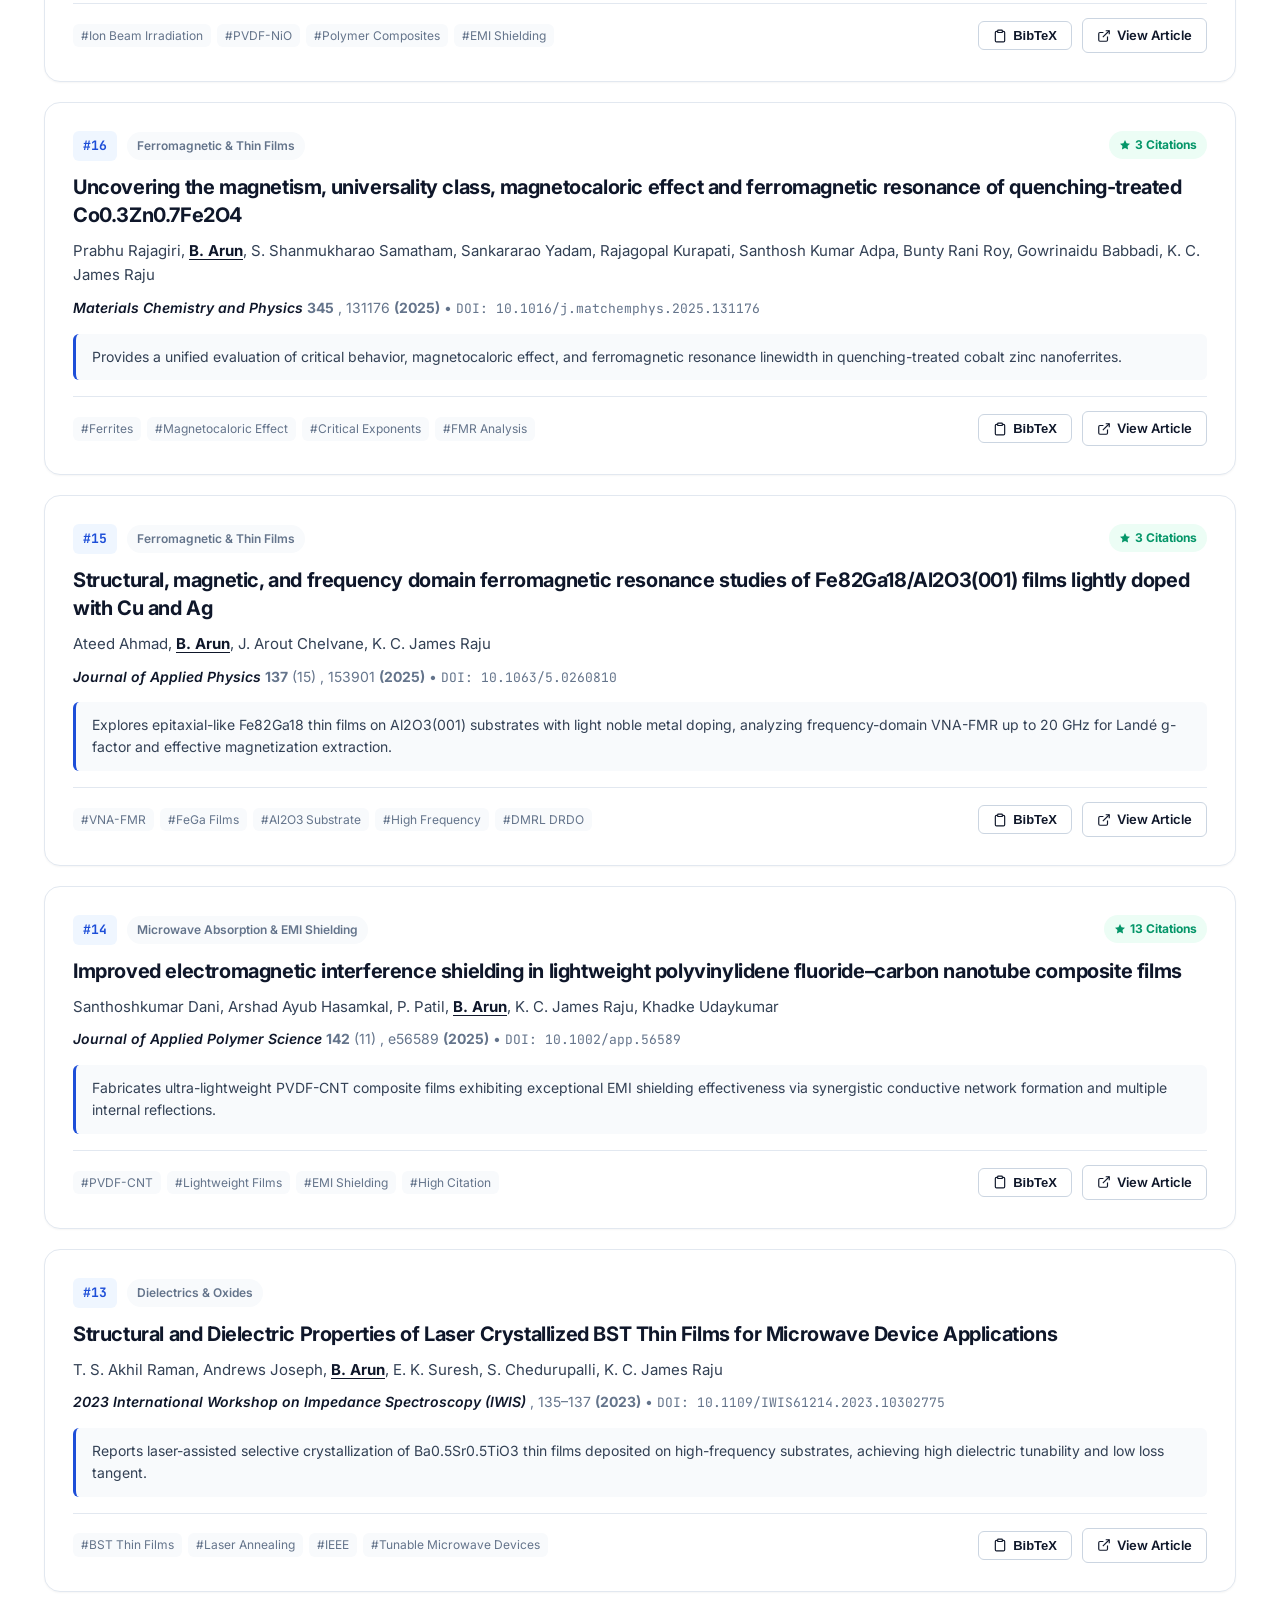
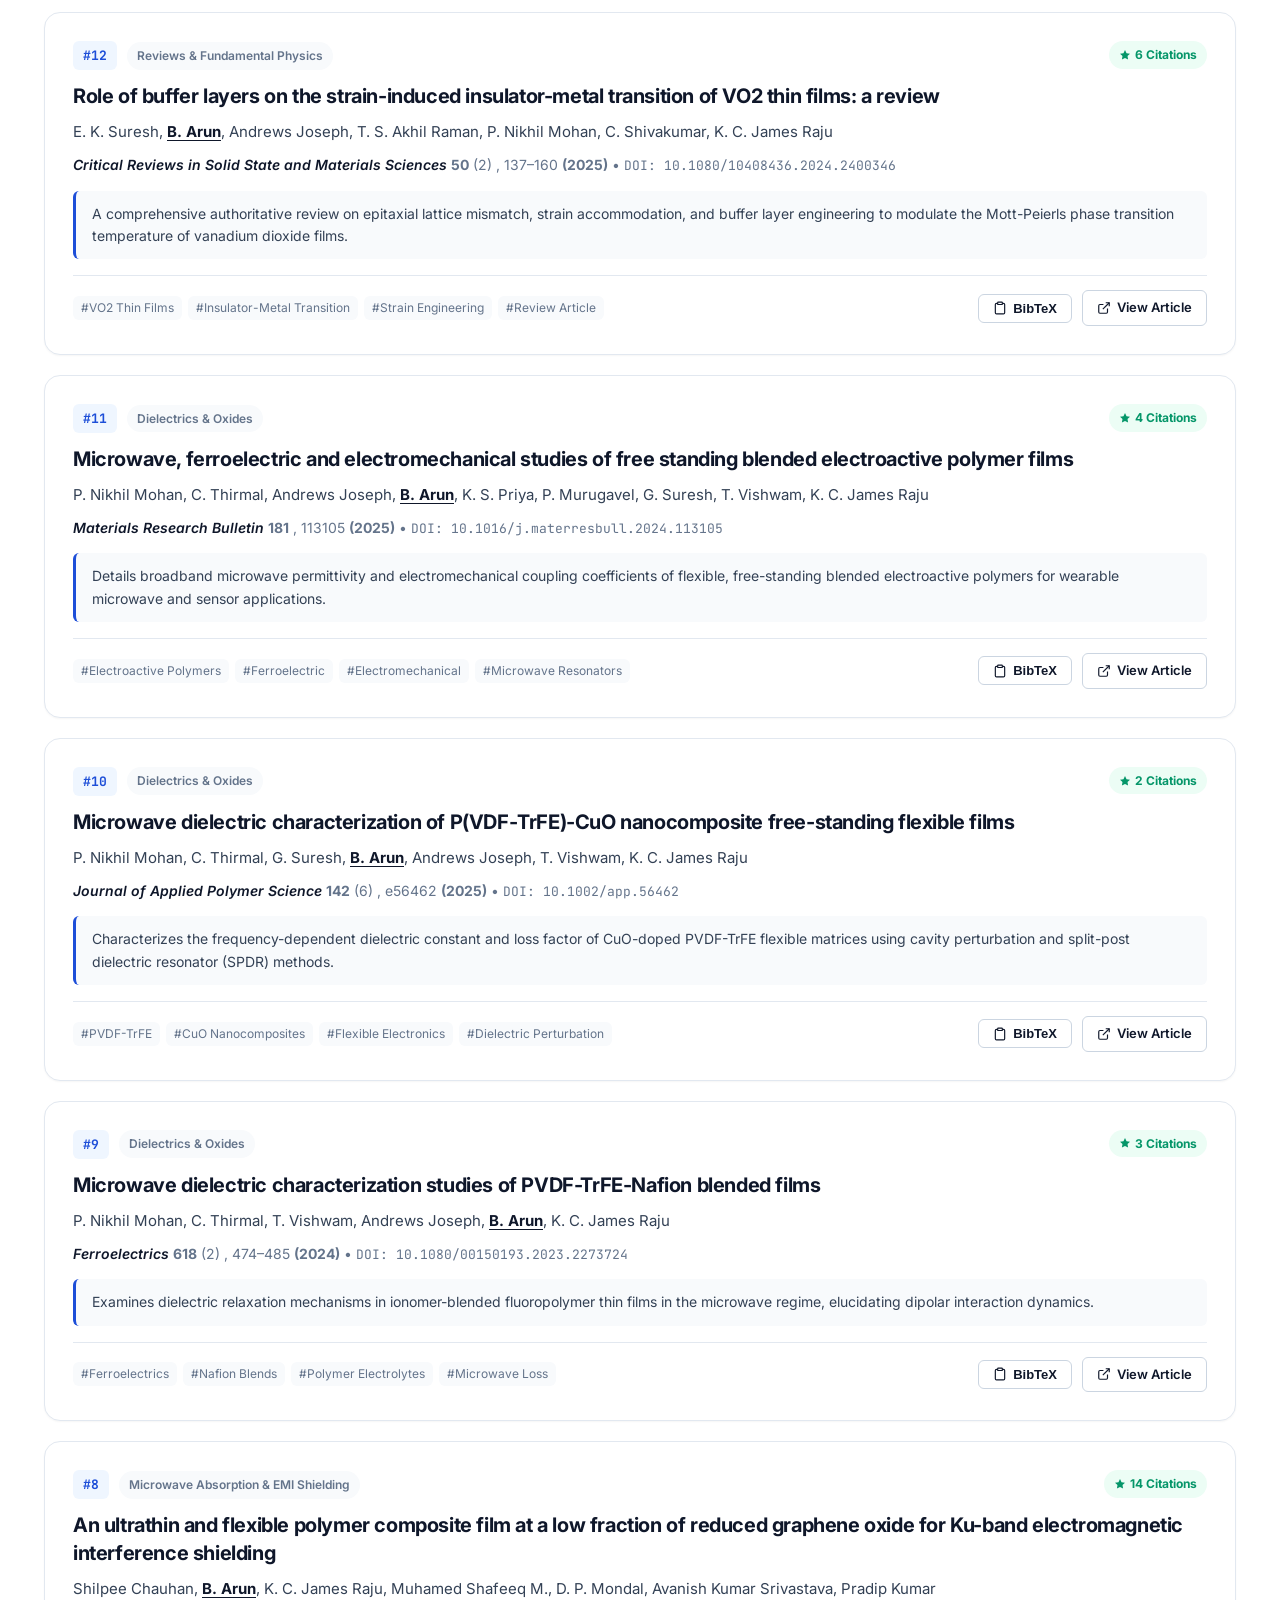
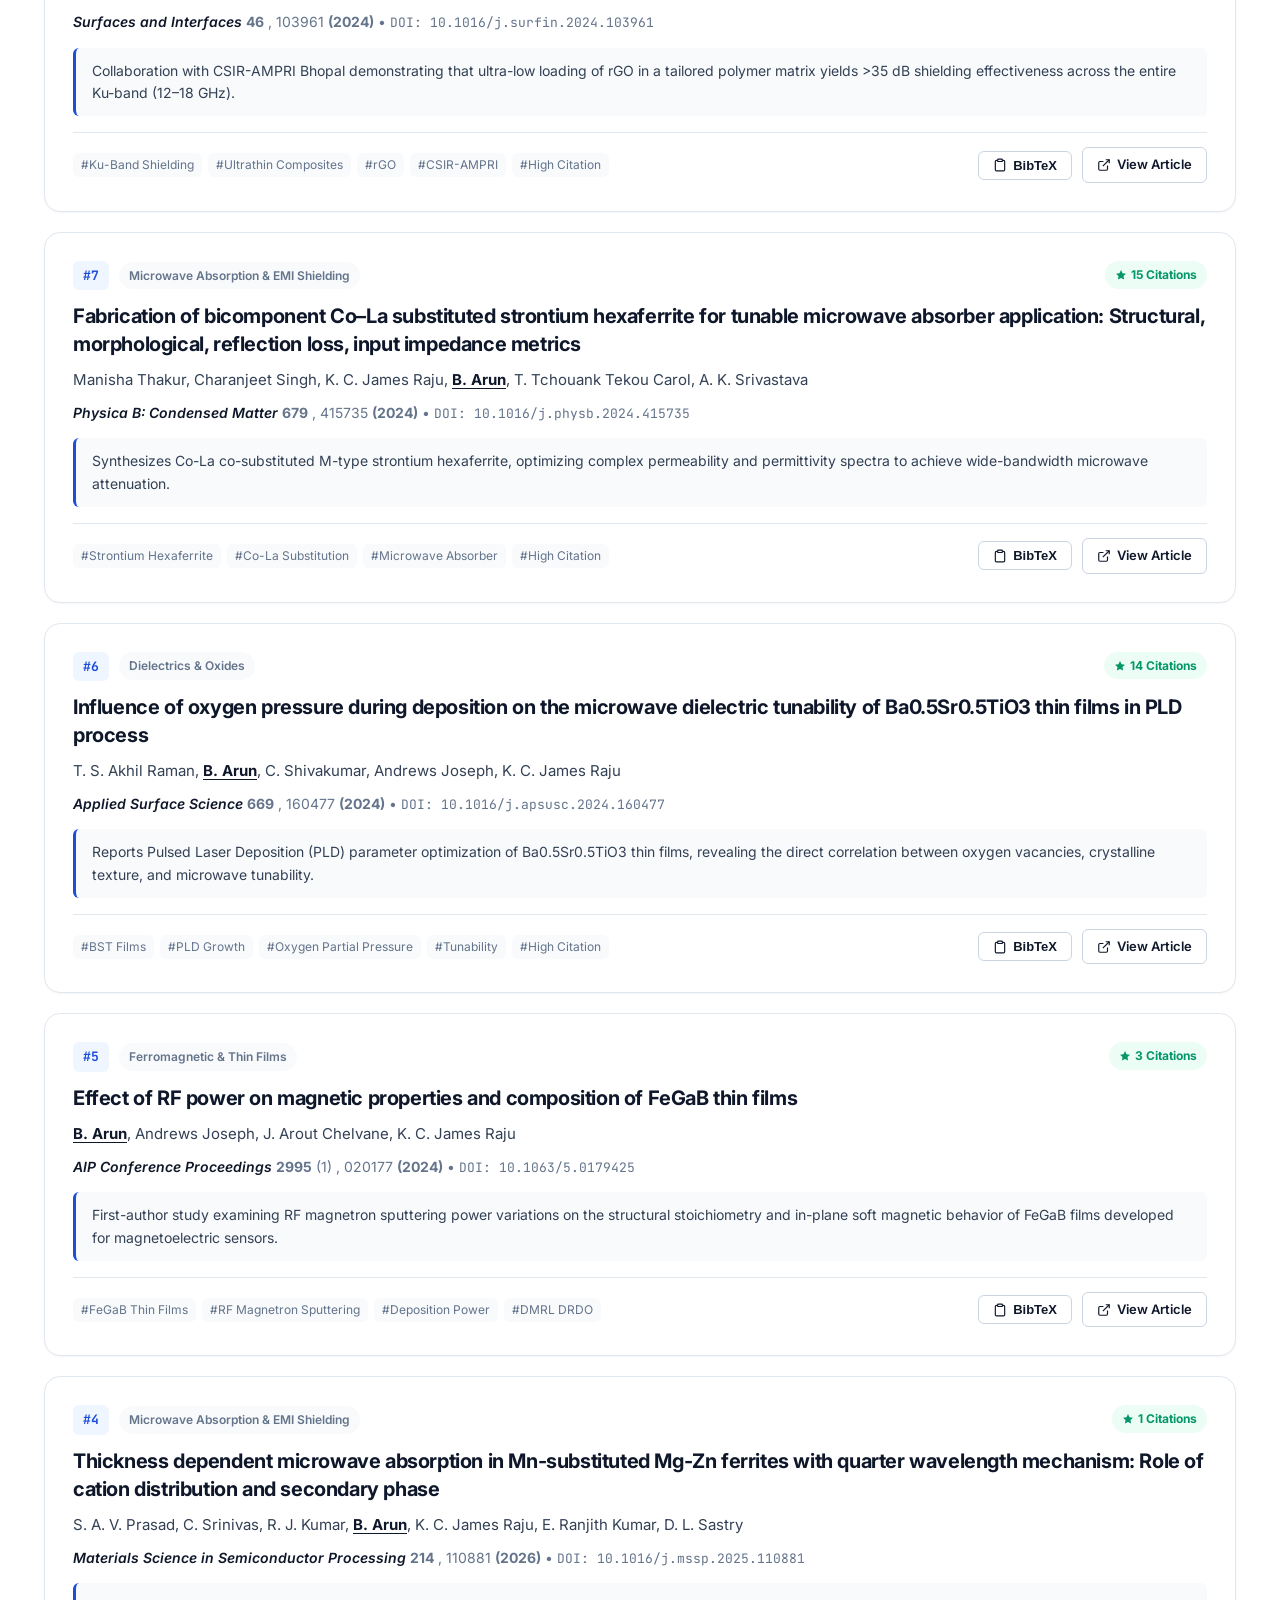
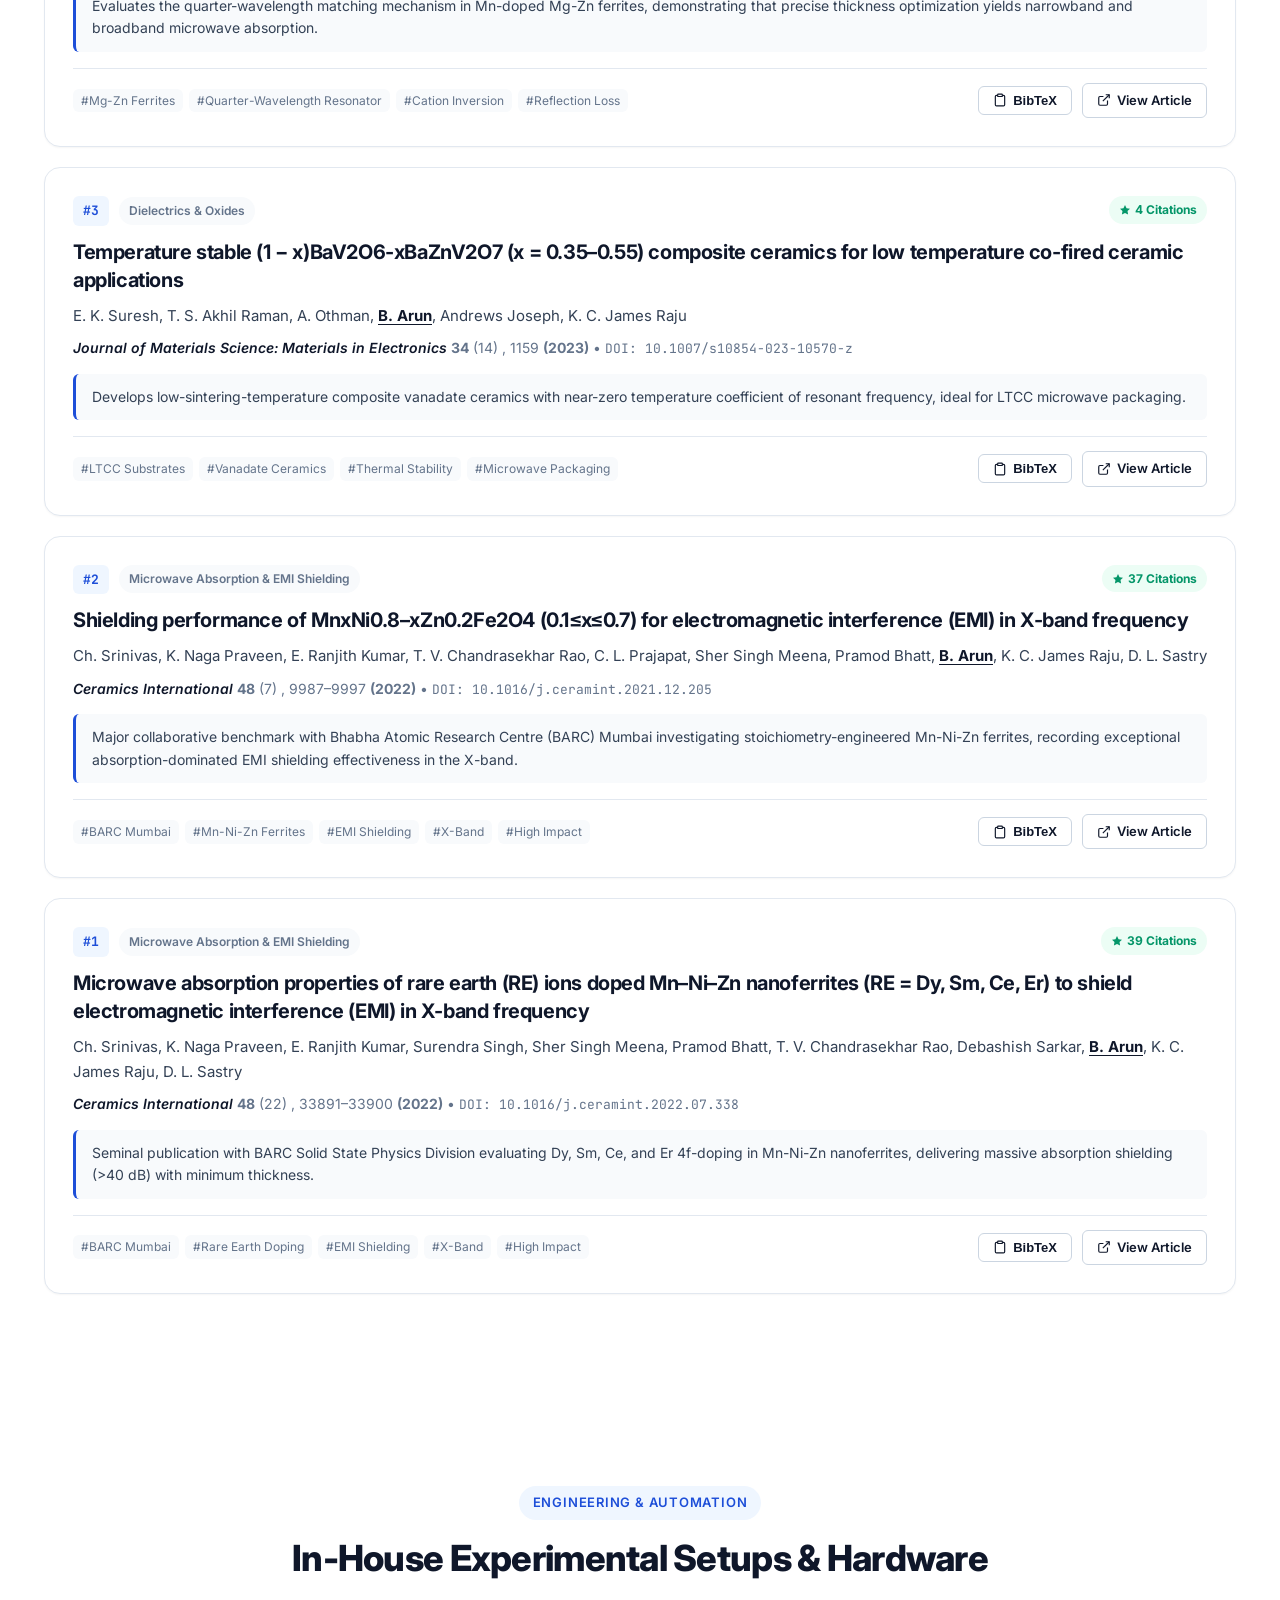
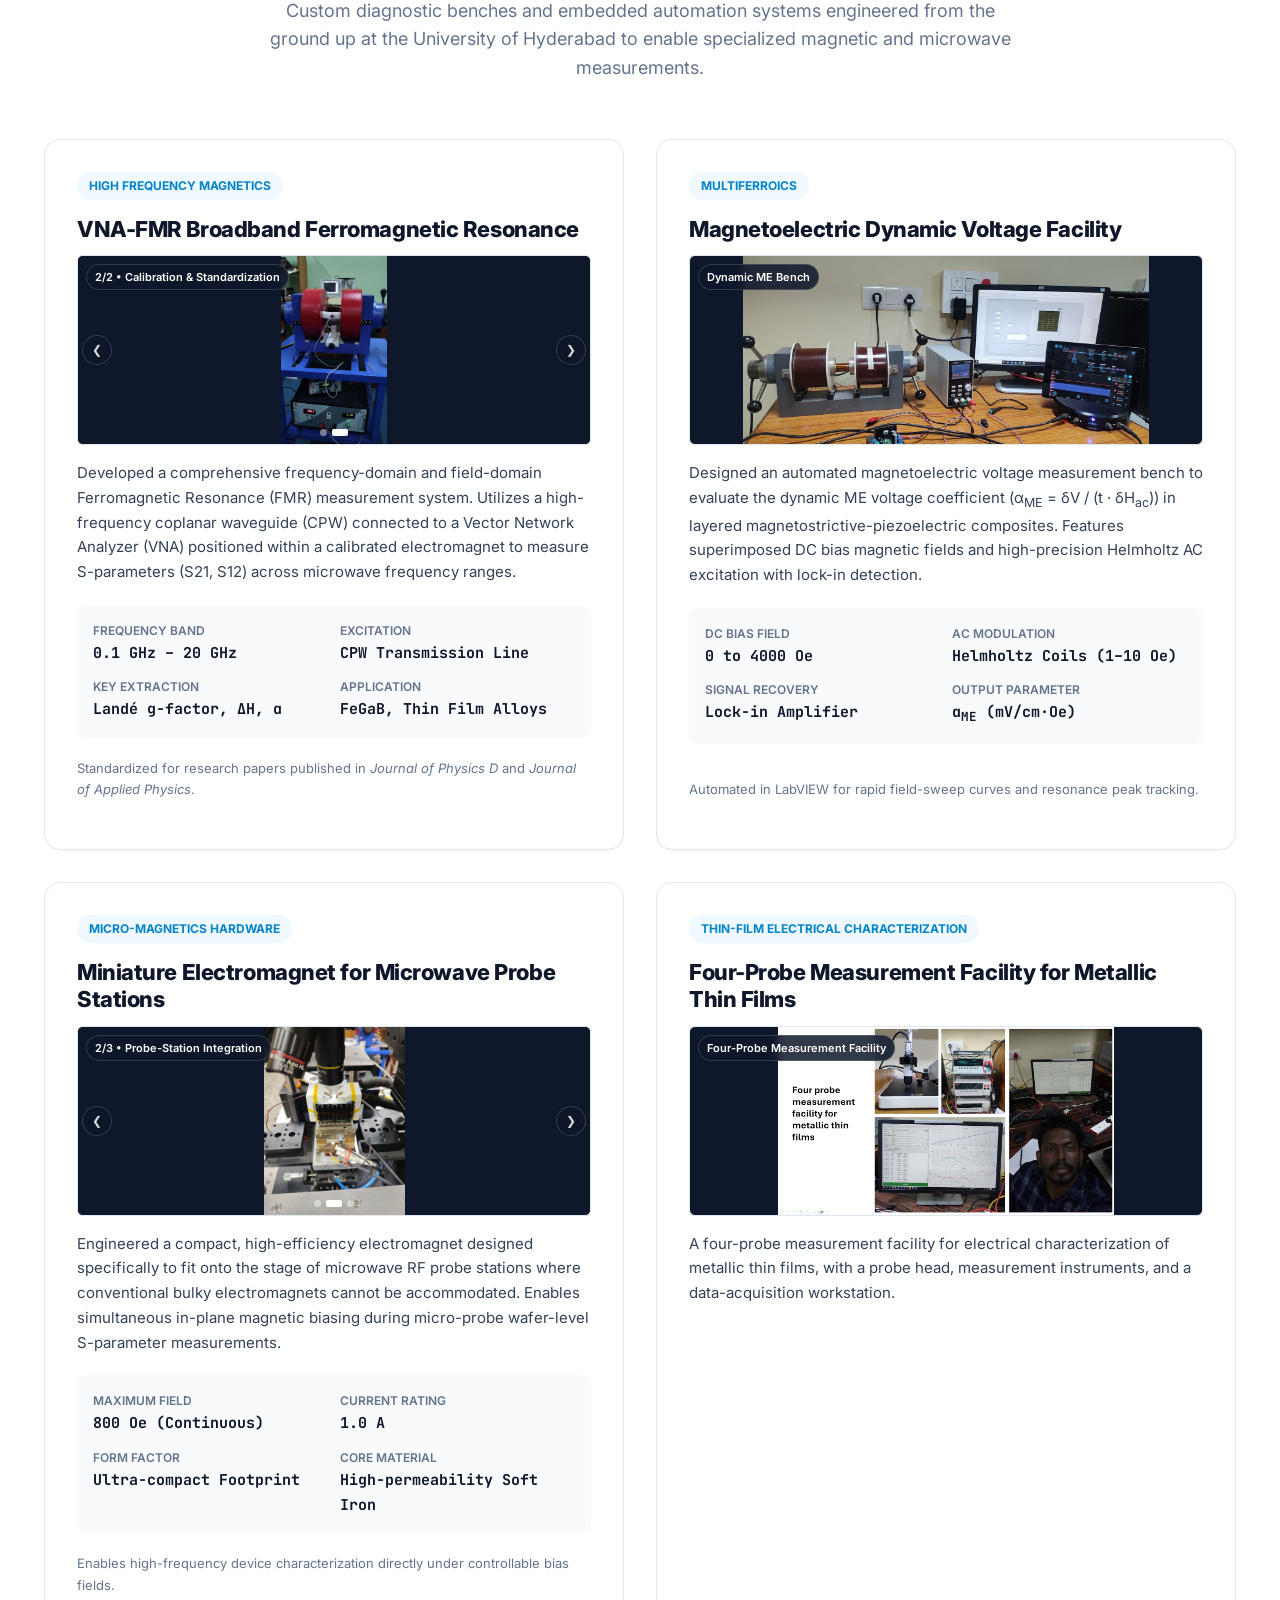
==== commit 0144791a: "Qubeats job update" ====
--- a/website/index.html
+++ b/website/index.html
@@ -4,15 +4,15 @@
 <head>
 <meta charset="utf-8"/>
 <meta content="width=device-width, initial-scale=1.0" name="viewport"/>
-<title>Arun B | Senior Research Scholar - School of Physics, University of Hyderabad</title>
+<title>Arun B | Team Leader at Qubeats &amp; Senior Research Scholar - University of Hyderabad</title>
 <!-- SEO & Academic Metadata -->
-<meta content="Academic and research portfolio of Arun B (B. Arun), Senior Research Scholar affiliated with the School of Physics, University of Hyderabad (working in CASEST laboratory). Specializing in thin film synthesis, VNA-FMR, microwave characterization, magnetoelectric devices, and instrumentation." name="description"/>
-<meta content="Arun B, B Arun, University of Hyderabad, Physics, Thin Films, FeGaB, VNA-FMR, Ferromagnetic Resonance, Microwave Absorption, EMI Shielding, CSIR NET JRF, Magnetoelectrics, RF Sputtering, PLD" name="keywords"/>
+<meta content="Academic and engineering portfolio of Arun B (B. Arun), Team Leader at Qubeats (leading Magnetic Navigation application development for GPS-denied environments) and Senior Research Scholar affiliated with the School of Physics, University of Hyderabad (CASEST laboratory, 2019 - Present). Specializing in magnetic navigation, instrumentation, thin film synthesis, VNA-FMR, and multiferroics." name="description"/>
+<meta content="Arun B, B Arun, Qubeats, Magnetic Navigation, GPS denied, Team Leader, Electronics and Instrumentation, University of Hyderabad, Physics, Thin Films, FeGaB, VNA-FMR, Ferromagnetic Resonance, Microwave Absorption, EMI Shielding, CSIR NET JRF, Magnetoelectrics, RF Sputtering, PLD" name="keywords"/>
 <meta content="Arun B" name="author"/>
 <link href="https://sites.google.com/view/arunb/home" rel="canonical"/>
 <!-- Open Graph -->
-<meta content="Arun B | Senior Research Scholar - University of Hyderabad" property="og:title"/>
-<meta content="22+ Publications • 185+ Citations • CSIR-NET JRF • Thin Films, Microwave Dynamics, VNA-FMR, and Instrumentation." property="og:description"/>
+<meta content="Arun B | Team Leader at Qubeats &amp; Senior Research Scholar - University of Hyderabad" property="og:title"/>
+<meta content="Team Leader at Qubeats (Magnetic Navigation for GPS-Denied Environments) &amp; Senior Research Scholar at University of Hyderabad (2019 – Present) • 22+ Publications • 185+ Citations • CSIR-NET JRF." property="og:description"/>
 <meta content="profile" property="og:type"/>
 <meta content="https://sites.google.com/view/arunb/home" property="og:url"/>
 <meta content="assets/images/profile/avatar_scholar.jpg" property="og:image"/>
@@ -23,12 +23,18 @@
     "@type": "Person",
     "name": "Arun B",
     "alternateName": "B. Arun",
-    "jobTitle": "Senior Research Scholar",
-    "worksFor": {
-      "@type": "EducationalOrganization",
-      "name": "University of Hyderabad",
-      "department": "School of Physics (CASEST Laboratory)"
-    },
+    "jobTitle": "Team Leader & Senior Research Scholar",
+    "worksFor": [
+      {
+        "@type": "Organization",
+        "name": "Qubeats"
+      },
+      {
+        "@type": "EducationalOrganization",
+        "name": "University of Hyderabad",
+        "department": "School of Physics (CASEST Laboratory)"
+      }
+    ],
     "url": "https://sites.google.com/view/arunb/home",
     "sameAs": [
       "https://scholar.google.com/citations?user=Su9nLc4AAAAJ&hl=en",
@@ -39,6 +45,8 @@
       "https://youtube.com/@arunb1117?si=FKErDon7YEAGUGQr"
     ],
     "knowsAbout": [
+      "Magnetic Navigation for GPS-denied Environments",
+      "Electronics and Instrumentation",
       "Thin Film Synthesis",
       "Ferromagnetic Resonance",
       "Microwave Characterization",
@@ -70,6 +78,7 @@
 <nav>
 <ul class="nav-links">
 <li><a class="nav-link" href="#about">About</a></li>
+<li><a class="nav-link" href="#experience">Experience</a></li>
 <li><a class="nav-link" href="#research">Research</a></li>
 <li><a class="nav-link" href="#publications">Publications</a></li>
 <li><a class="nav-link" href="#setups">Setups &amp; Innovation</a></li>
@@ -94,6 +103,7 @@
 <div class="mobile-nav-drawer" id="mobile-nav-drawer">
 <a class="nav-link" href="#home">Home</a>
 <a class="nav-link" href="#about">About &amp; Background</a>
+<a class="nav-link" href="#experience">Experience &amp; Leadership</a>
 <a class="nav-link" href="#research">Research Thrusts</a>
 <a class="nav-link" href="#publications">Publications (22 Articles)</a>
 <a class="nav-link" href="#setups">Experimental Setups</a>
@@ -113,21 +123,20 @@
 <div class="container hero-grid">
 <div class="hero-content">
 <div class="hero-profile-badges">
+<span class="credential-pill" style="background: rgba(37,99,235,0.12); color: #1d4ed8; border: 1px solid rgba(37,99,235,0.3); font-weight: 700;">✦ Team Leader @ Qubeats</span>
 <span class="credential-pill csir">✦ CSIR - NET - JRF</span>
 <span class="credential-pill gate">✦ GATE Physics</span>
 <span class="credential-pill uoh">✦ SET &amp; B.Ed</span>
 <span class="credential-pill msi">✦ Magnetic Society of India (LM 904)</span>
 </div>
 <h1 class="hero-title">Arun B</h1>
-<div class="hero-role">Senior Research Scholar</div>
+<div class="hero-role">Team Leader at Qubeats &bull; Ph.D. Researcher</div>
 <div class="hero-institution">
 <svg fill="none" height="18" stroke="currentColor" stroke-width="2" viewbox="0 0 24 24" width="18"><path d="M22 10v6M2 10l10-5 10 5-10 5z"></path><path d="M6 12v5c3 3 9 3 12 0v-5"></path></svg>
-          School of Physics, University of Hyderabad, India • CASEST Laboratory
+          Qubeats (Magnetic Navigation) &bull; School of Physics, University of Hyderabad (CASEST Laboratory)
         </div>
 <p class="hero-bio">
-          Doctoral research in <strong>thin film synthesis</strong>, <strong>high-frequency microwave dynamics</strong>, 
-          and <strong>broadband ferromagnetic resonance (VNA-FMR)</strong>. Bridging fundamental physics and device engineering 
-          through custom laboratory instrumentation, functional materials synthesis, and multiferroic magnetoelectric composites.
+          <strong>Team Leader at Qubeats</strong> leading Magnetic Navigation application development for GPS-denied environments &mdash; from prototype to product development, leading a multidisciplinary team of 16 members. <strong>Senior Research Scholar (2019 – Present)</strong> in applied physics at the University of Hyderabad specializing in thin film synthesis, broadband ferromagnetic resonance (VNA-FMR), custom laboratory instrumentation, and multiferroics.
         </p>
 <div class="hero-cta-group">
 <a class="btn btn-primary" href="#publications">
@@ -180,9 +189,10 @@
 <img alt="Arun B" class="hero-avatar" onerror="this.src='assets/images/avatar_github.jpg'" src="assets/images/profile/avatar_scholar.jpg"/>
 </div>
 <h2 class="profile-card-name">B. Arun</h2>
-<div class="profile-card-dept">School of Physics</div>
-<div class="profile-card-uni">University of Hyderabad, India</div>
-<div style="font-size: 0.8125rem; color: var(--text-muted); margin-top: 2px;">CASEST Laboratory</div>
+<div class="profile-card-dept" style="color: var(--accent-primary); font-weight: 700;">Team Leader @ Qubeats</div>
+<div class="profile-card-dept" style="font-size: 0.875rem; color: var(--text-secondary); margin-top: 2px;">Senior Research Scholar (2019 – Present)</div>
+<div class="profile-card-uni">School of Physics, Univ. of Hyderabad</div>
+<div style="font-size: 0.8125rem; color: var(--text-muted); margin-top: 2px;">CASEST Laboratory (Thesis in progress)</div>
 <div class="profile-card-divider"></div>
 <ul class="profile-contact-list">
 <li class="profile-contact-item">
@@ -247,8 +257,8 @@
 <span class="section-badge">Academic Profile &amp; Focus</span>
 <h2 class="section-title">Bridging Fundamental Physics &amp; Functional Devices</h2>
 <p class="section-subtitle">
-          Doctoral researcher affiliated with the School of Physics, University of Hyderabad, 
-          conducting advanced experimental investigations in the CASEST laboratory under the guidance of Prof. K. C. James Raju.
+          Team Leader at Qubeats directing Magnetic Navigation application development for GPS-denied environments, 
+          and doctoral researcher (2019 – Present) in the CASEST laboratory, School of Physics, University of Hyderabad under the guidance of Prof. K. C. James Raju.
         </p>
 </div>
 <div class="about-grid">
@@ -304,9 +314,112 @@
 </div>
 </div>
 </div>
-<!-- 6 Research Pillars -->
-<div id="research" style="padding-top: 32px;">
-<h3 style="font-size: 1.75rem; font-weight: 800; text-align: center; margin-bottom: 40px;">Core Research Thrusts</h3>
+</div>
+</section>
+
+<!-- ==========================================================================
+       PROFESSIONAL EXPERIENCE & LEADERSHIP
+       ========================================================================== -->
+<section class="section section-alt" id="experience">
+<div class="container">
+<div class="section-header">
+<span class="section-badge">Career &amp; Engineering Leadership</span>
+<h2 class="section-title">Professional Experience &amp; Positions</h2>
+<p class="section-subtitle">
+          Leading multidisciplinary engineering teams in Magnetic Navigation product development for GPS-denied environments, 
+          alongside advanced doctoral research in applied physics and instrumentation.
+        </p>
+</div>
+
+<div class="experience-timeline" style="max-width: 960px; margin: 0 auto; display: flex; flex-direction: column; gap: 24px;">
+
+<!-- Card 1: Team Leader @ Qubeats -->
+<div class="experience-card" style="background: var(--bg-card); border: 1px solid var(--border-light); border-radius: var(--radius-lg); padding: 32px; box-shadow: var(--shadow-md); border-left: 5px solid var(--accent-primary);">
+<div style="display: flex; justify-content: space-between; align-items: flex-start; flex-wrap: wrap; gap: 12px; margin-bottom: 12px;">
+<div>
+<div style="display: inline-block; padding: 4px 12px; font-size: 0.75rem; font-weight: 700; text-transform: uppercase; letter-spacing: 0.05em; background: var(--accent-light); color: var(--accent-primary); border-radius: var(--radius-full); margin-bottom: 8px;">
+Current Position &bull; Leadership
+</div>
+<h3 style="font-size: 1.35rem; font-weight: 800; color: var(--text-primary); margin-bottom: 4px;">Team Leader</h3>
+<div style="font-size: 1.05rem; font-weight: 600; color: var(--accent-primary);">Qubeats</div>
+</div>
+<div style="font-size: 0.9375rem; font-weight: 700; color: var(--text-secondary); background: var(--bg-tertiary); padding: 6px 14px; border-radius: var(--radius-md); border: 1px solid var(--border-light);">
+2026 February – Present
+</div>
+</div>
+<p style="color: var(--text-secondary); margin-bottom: 12px; font-size: 0.95rem;">
+<strong>Magnetic Navigation Application Development for GPS-Denied Environments:</strong> Leading the technological roadmap and product engineering lifecycle from initial prototype through to product development.
+</p>
+<ul style="padding-left: 20px; color: var(--text-secondary); font-size: 0.9375rem; line-height: 1.6; display: flex; flex-direction: column; gap: 6px;">
+<li>Directing and mentoring a multidisciplinary team of <strong>16 members</strong> across hardware engineering, embedded instrumentation, magnetic sensor calibration, and navigation algorithms.</li>
+<li>Guiding application development from concept and laboratory prototypes into robust, field-deployable commercial products.</li>
+<li>Managing technical deliverables, sprint milestones, and cross-functional hardware-firmware integration workflows.</li>
+</ul>
+</div>
+
+<!-- Card 2: Electronics and Instrumentation Engineer @ Qubeats -->
+<div class="experience-card" style="background: var(--bg-card); border: 1px solid var(--border-light); border-radius: var(--radius-lg); padding: 32px; box-shadow: var(--shadow-md); border-left: 5px solid var(--accent-cyan);">
+<div style="display: flex; justify-content: space-between; align-items: flex-start; flex-wrap: wrap; gap: 12px; margin-bottom: 12px;">
+<div>
+<div style="display: inline-block; padding: 4px 12px; font-size: 0.75rem; font-weight: 700; text-transform: uppercase; letter-spacing: 0.05em; background: var(--accent-cyan-light); color: var(--accent-cyan); border-radius: var(--radius-full); margin-bottom: 8px;">
+Engineering
+</div>
+<h3 style="font-size: 1.35rem; font-weight: 800; color: var(--text-primary); margin-bottom: 4px;">Electronics and Instrumentation Engineer</h3>
+<div style="font-size: 1.05rem; font-weight: 600; color: var(--accent-cyan);">Qubeats</div>
+</div>
+<div style="font-size: 0.9375rem; font-weight: 700; color: var(--text-secondary); background: var(--bg-tertiary); padding: 6px 14px; border-radius: var(--radius-md); border: 1px solid var(--border-light);">
+2025 Dec – 2026 February
+</div>
+</div>
+<p style="color: var(--text-secondary); margin-bottom: 12px; font-size: 0.95rem;">
+Spearheaded core electronic instrumentation and hardware acquisition systems for magnetic sensing platforms:
+</p>
+<ul style="padding-left: 20px; color: var(--text-secondary); font-size: 0.9375rem; line-height: 1.6; display: flex; flex-direction: column; gap: 6px;">
+<li>Engineered low-noise sensor front-ends, signal conditioning circuits, and automated test fixtures for magnetic navigation instrumentation.</li>
+<li>Conducted sensor validation, data acquisition pipeline engineering, and calibration benchmarking under varied operational environments.</li>
+</ul>
+</div>
+
+<!-- Card 3: Senior Research Scholar (Ph.D. Candidate) @ Univ of Hyderabad -->
+<div class="experience-card" style="background: var(--bg-card); border: 1px solid var(--border-light); border-radius: var(--radius-lg); padding: 32px; box-shadow: var(--shadow-md); border-left: 5px solid var(--accent-emerald);">
+<div style="display: flex; justify-content: space-between; align-items: flex-start; flex-wrap: wrap; gap: 12px; margin-bottom: 12px;">
+<div>
+<div style="display: inline-block; padding: 4px 12px; font-size: 0.75rem; font-weight: 700; text-transform: uppercase; letter-spacing: 0.05em; background: var(--accent-emerald-light); color: var(--accent-emerald); border-radius: var(--radius-full); margin-bottom: 8px;">
+Doctoral Research &bull; Applied Physics
+</div>
+<h3 style="font-size: 1.35rem; font-weight: 800; color: var(--text-primary); margin-bottom: 4px;">Senior Research Scholar (Ph.D. Candidate)</h3>
+<div style="font-size: 1.05rem; font-weight: 600; color: var(--accent-emerald);">School of Physics, University of Hyderabad (CASEST Laboratory)</div>
+</div>
+<div style="font-size: 0.9375rem; font-weight: 700; color: var(--text-secondary); background: var(--bg-tertiary); padding: 6px 14px; border-radius: var(--radius-md); border: 1px solid var(--border-light);">
+2019 – Present
+</div>
+</div>
+<p style="color: var(--text-secondary); margin-bottom: 12px; font-size: 0.95rem;">
+<strong>Supervisor:</strong> Prof. K. C. James Raju &bull; <strong>Status:</strong> Doctoral research completed; Ph.D. thesis submission in progress (Duration: 2019 – Present).
+</p>
+<ul style="padding-left: 20px; color: var(--text-secondary); font-size: 0.9375rem; line-height: 1.6; display: flex; flex-direction: column; gap: 6px;">
+<li>Synthesized and optimized soft magnetic FeGaB thin films, tailored in-plane uniaxial anisotropy, and evaluated high-frequency magnetization dynamics.</li>
+<li>Developed and standardized 4 custom in-house instruments including a broadband 0.1–20 GHz VNA-FMR fixture and dynamic magnetoelectric testing bench.</li>
+<li>Published 22 peer-reviewed articles (185+ citations, h-index 7) across leading international physics and materials journals.</li>
+</ul>
+</div>
+
+</div>
+</div>
+</section>
+
+<!-- ==========================================================================
+       RESEARCH THRUSTS
+       ========================================================================== -->
+<section class="section" id="research">
+<div class="container">
+<div class="section-header">
+<span class="section-badge">Core Pillars</span>
+<h2 class="section-title">Core Research Thrusts</h2>
+<p class="section-subtitle">
+          Investigating functional materials, spin dynamics, and high-frequency microwave coupling across six specialized research areas.
+        </p>
+</div>
 <div class="thrusts-grid">
 <div class="thrust-card">
 <div class="thrust-icon-box">
@@ -397,7 +510,6 @@
 <li>Miniature 800 Oe probe-station electromagnets</li>
 <li>Python suites for MOKE, FMR, and EMI shielding data</li>
 </ul>
-</div>
 </div>
 </div>
 </div>
@@ -1526,7 +1638,7 @@
           </h3>
 <div style="margin-bottom: 16px;">
 <div style="font-weight: 700; font-size: 1rem; color: var(--text-primary); margin-bottom: 4px;">
-<a href="http://thesciencia.com" rel="noopener noreferrer" style="color: var(--accent-primary);" target="_blank">TheSciencia.com</a> — CSIR-NET &amp; SET Physics Lectures
+<a href="https://sites.google.com/view/thescienciaofficial/home" rel="noopener noreferrer" style="color: var(--accent-primary);" target="_blank">TheSciencia.com</a> — CSIR-NET &amp; SET Physics Lectures
             </div>
 <div style="font-size: 0.875rem; color: var(--text-secondary);">
               Founder and educator providing comprehensive online lecture series, problem-solving techniques, and concept modules for national eligibility examinations in physical sciences.
@@ -1638,14 +1750,14 @@
 <div>
 <div class="footer-brand-title">Arun B</div>
 <p class="footer-brand-desc">
-            Senior Research Scholar affiliated with the School of Physics, University of Hyderabad (working in CASEST Laboratory). 
-            Investigating thin film synthesis, microwave VNA-FMR dynamics, magnetoelectric coupling, and instrumentation.
+            Team Leader at Qubeats (Magnetic Navigation for GPS-denied environments) &amp; Senior Research Scholar affiliated with School of Physics, University of Hyderabad (CASEST Laboratory, 2019 – Present). Specializing in magnetic navigation, instrumentation, thin film synthesis, microwave VNA-FMR dynamics, and multiferroics.
           </p>
 </div>
 <div>
 <div class="footer-col-title">Quick Links</div>
 <ul class="footer-links">
 <li><a href="#about">About &amp; Background</a></li>
+<li><a href="#experience">Experience &amp; Leadership</a></li>
 <li><a href="#research">Research Thrusts</a></li>
 <li><a href="#publications">Publications (22 Articles)</a></li>
 <li><a href="#setups">In-house Setups</a></li>
@@ -1664,7 +1776,7 @@
 <li><a href="https://github.com/ArunBhas" rel="noopener noreferrer" target="_blank">GitHub (@ArunBhas)</a></li>
 <li><a href="http://www.linkedin.com/in/arun-b-5b7160337" rel="noopener noreferrer" target="_blank">LinkedIn</a></li>
 <li><a href="https://youtube.com/@arunb1117?si=FKErDon7YEAGUGQr" rel="noopener noreferrer" target="_blank">YouTube Channel</a></li>
-<li><a href="http://thesciencia.com" rel="noopener noreferrer" target="_blank">TheSciencia.com</a></li>
+<li><a href="https://sites.google.com/view/thescienciaofficial/home" rel="noopener noreferrer" target="_blank">TheSciencia.com</a></li>
 </ul>
 </div>
 </div>
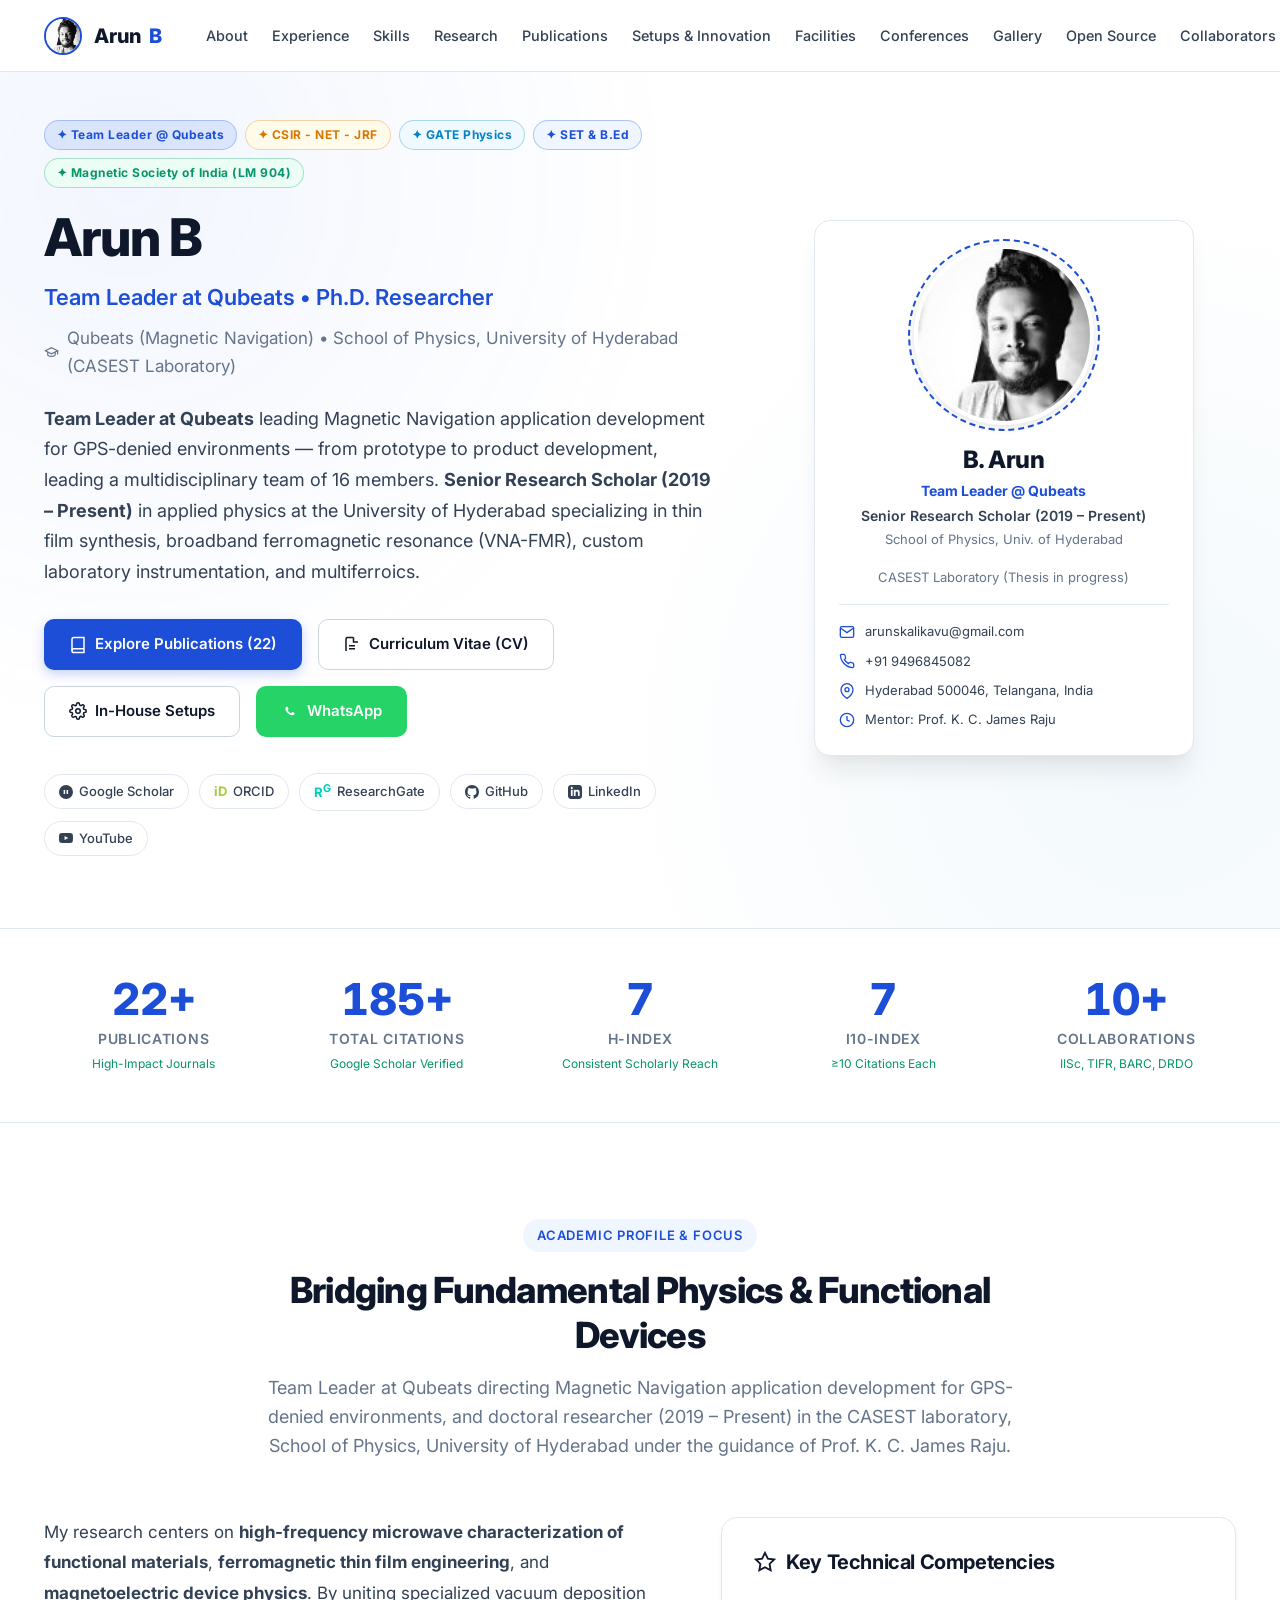
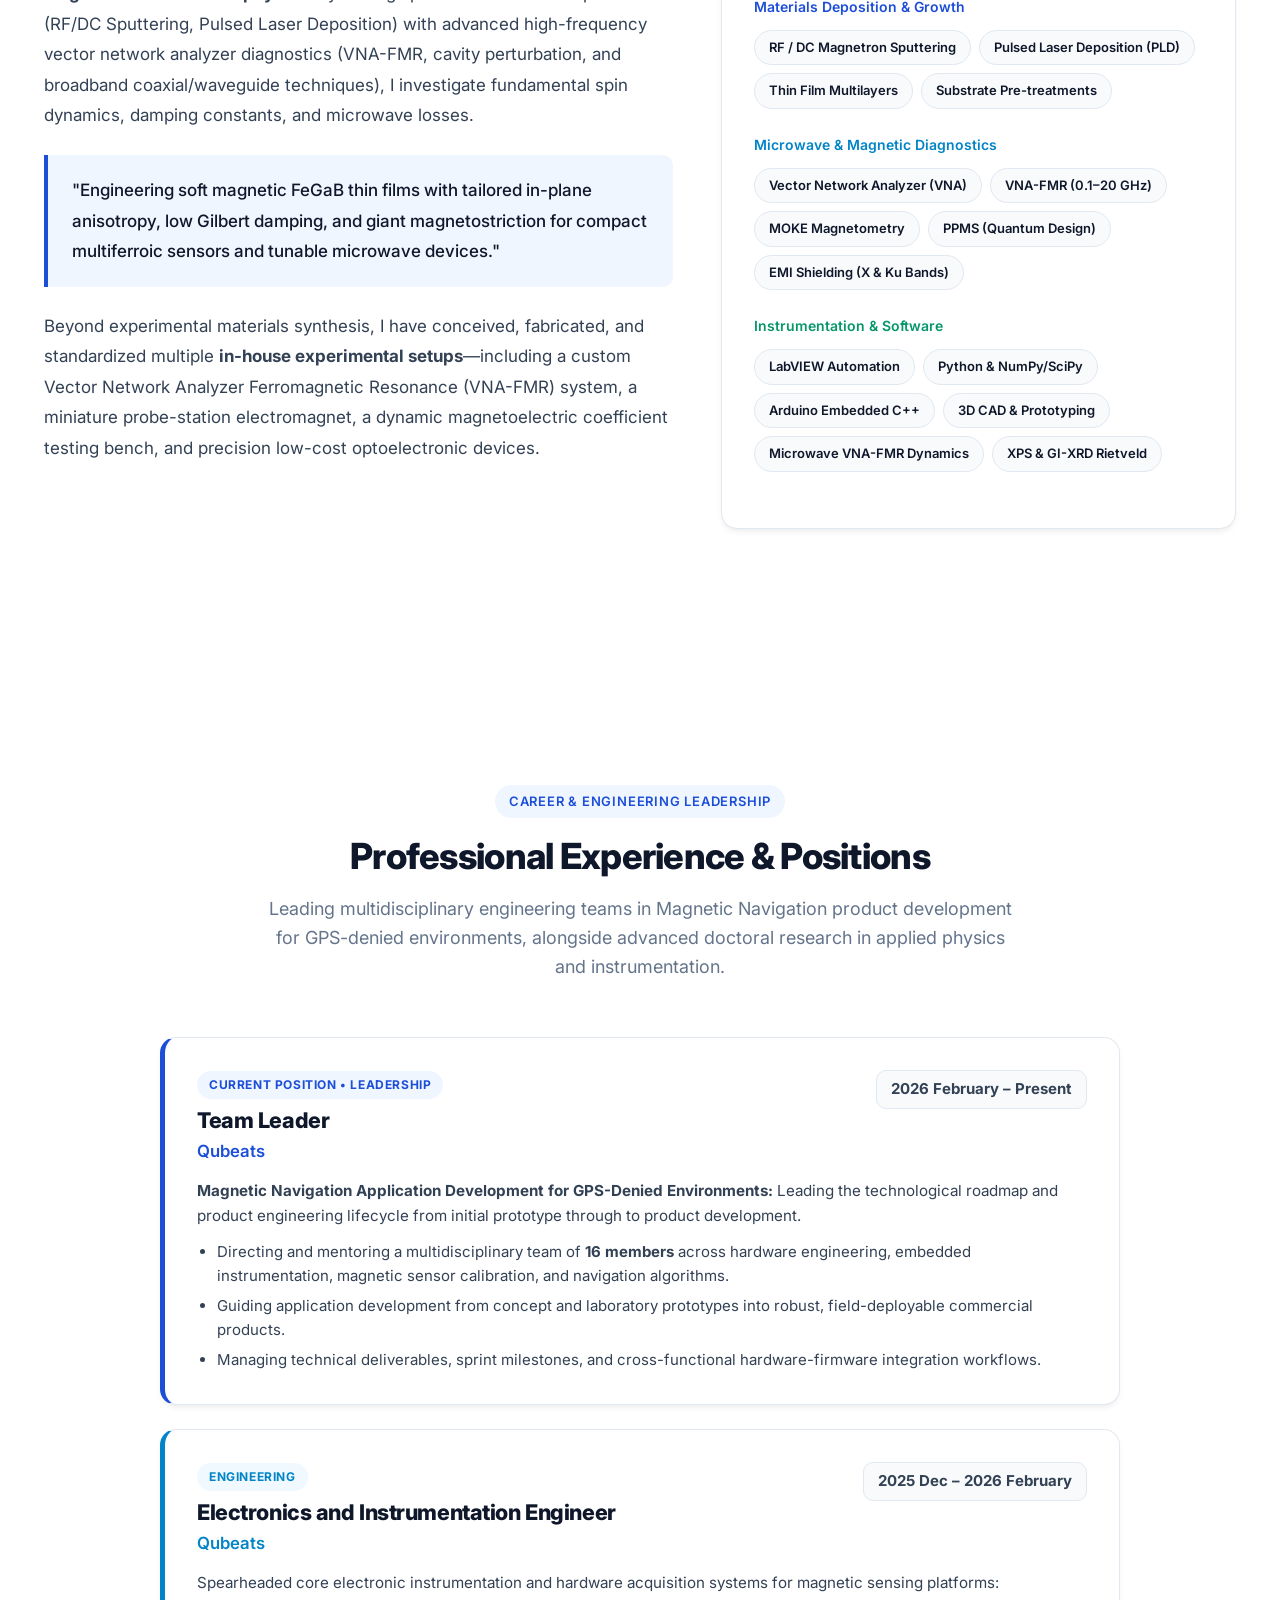
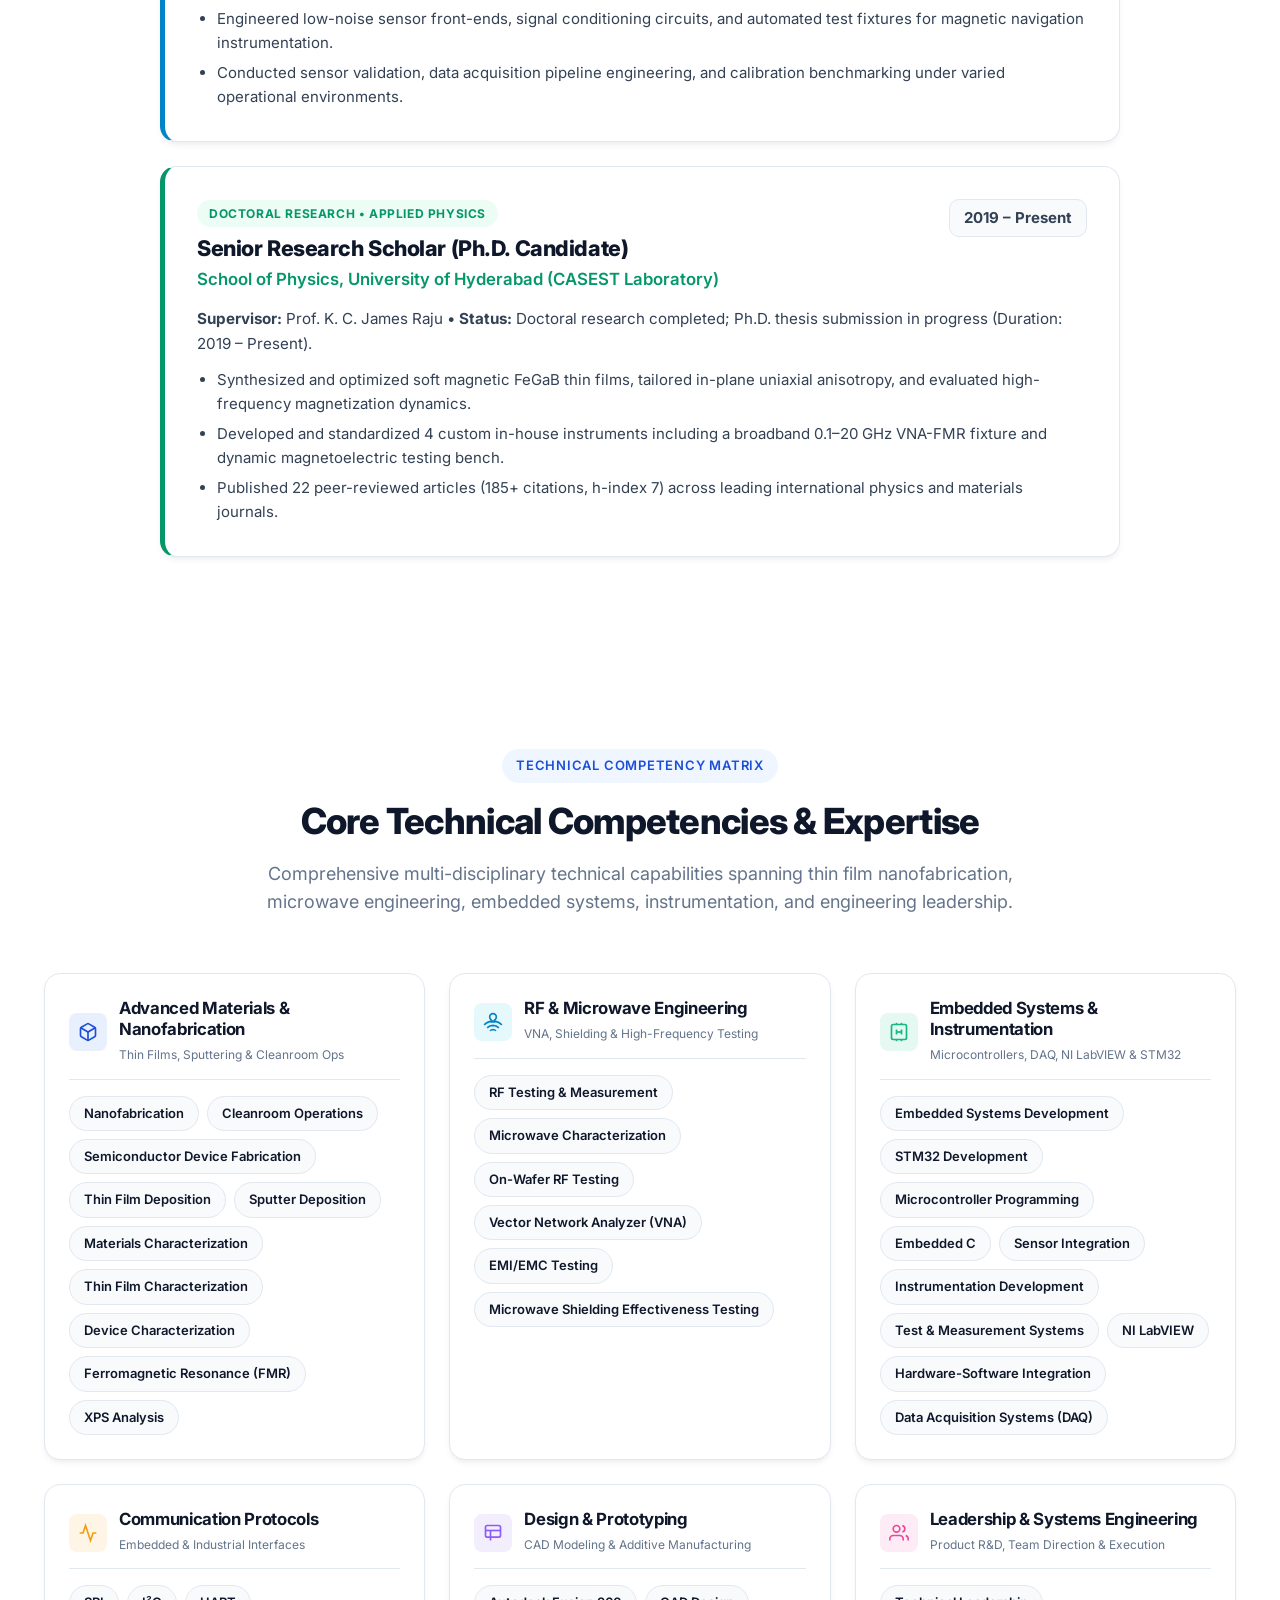
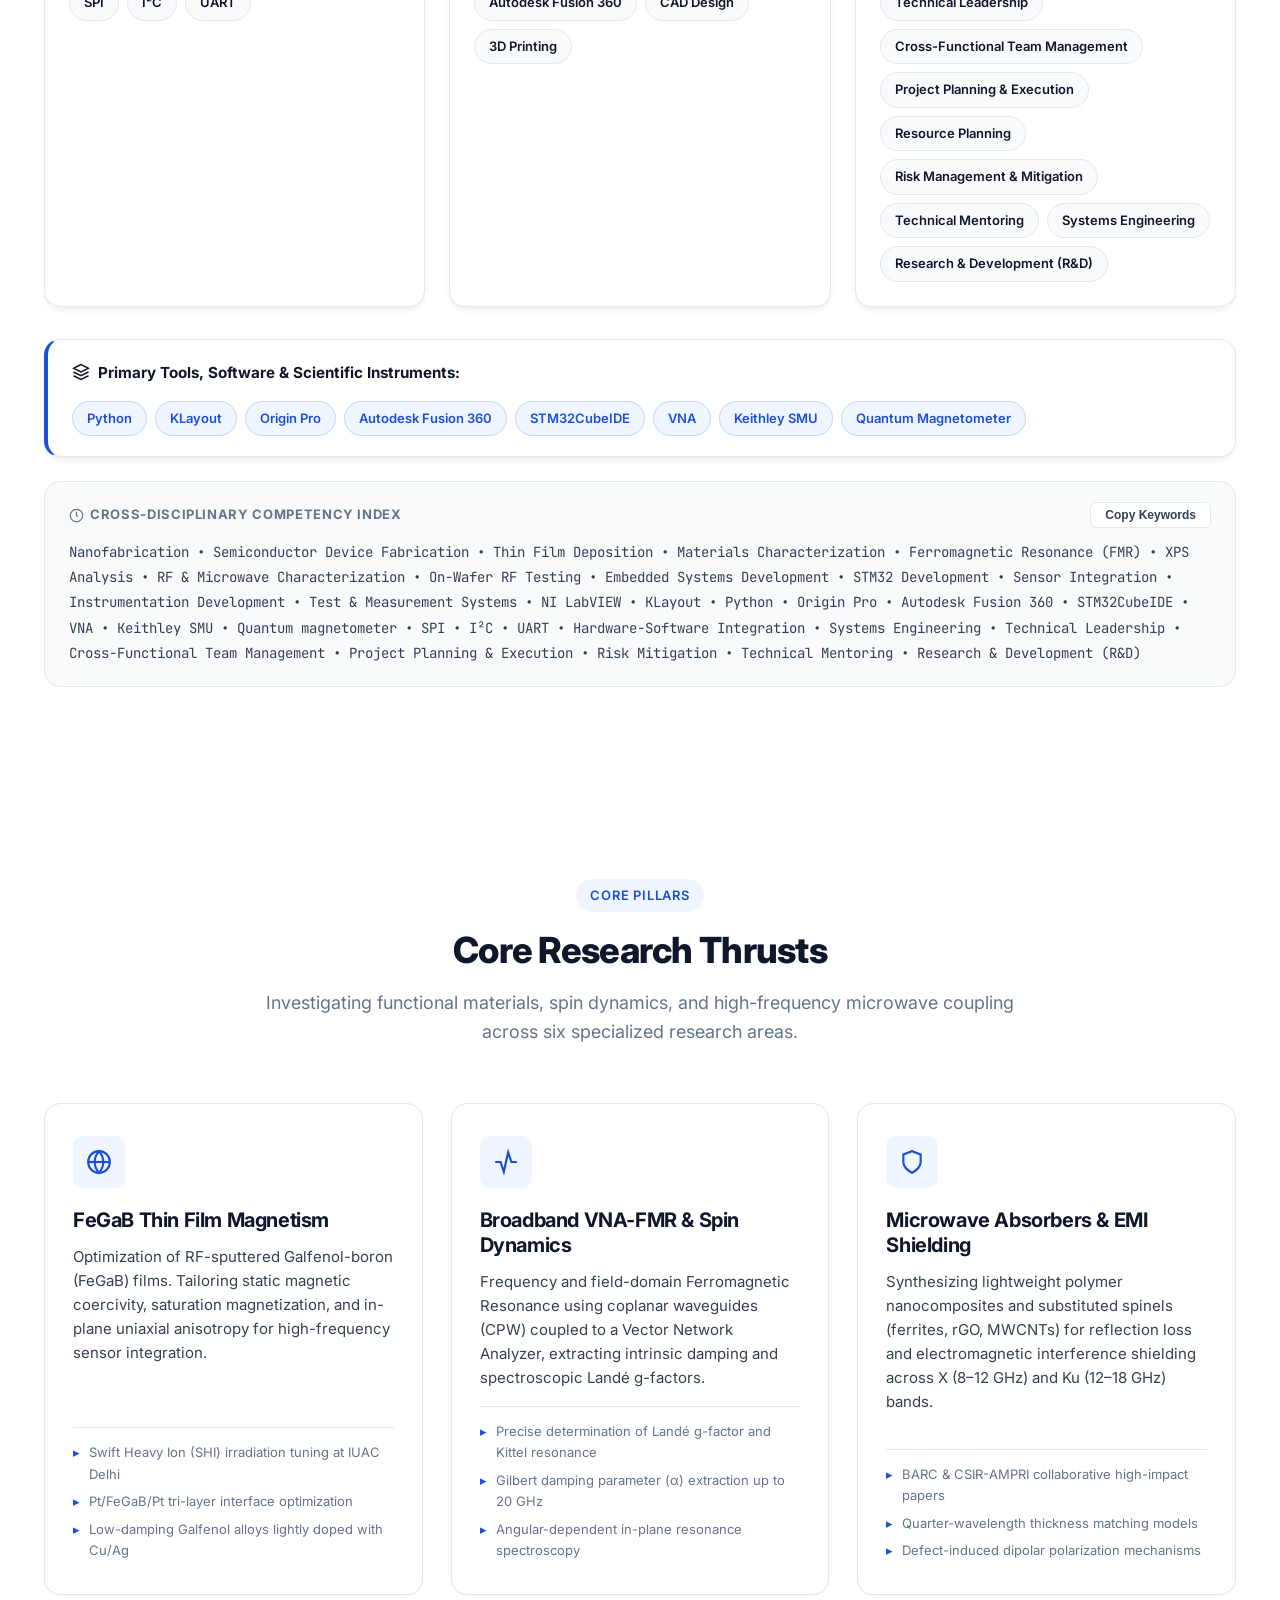
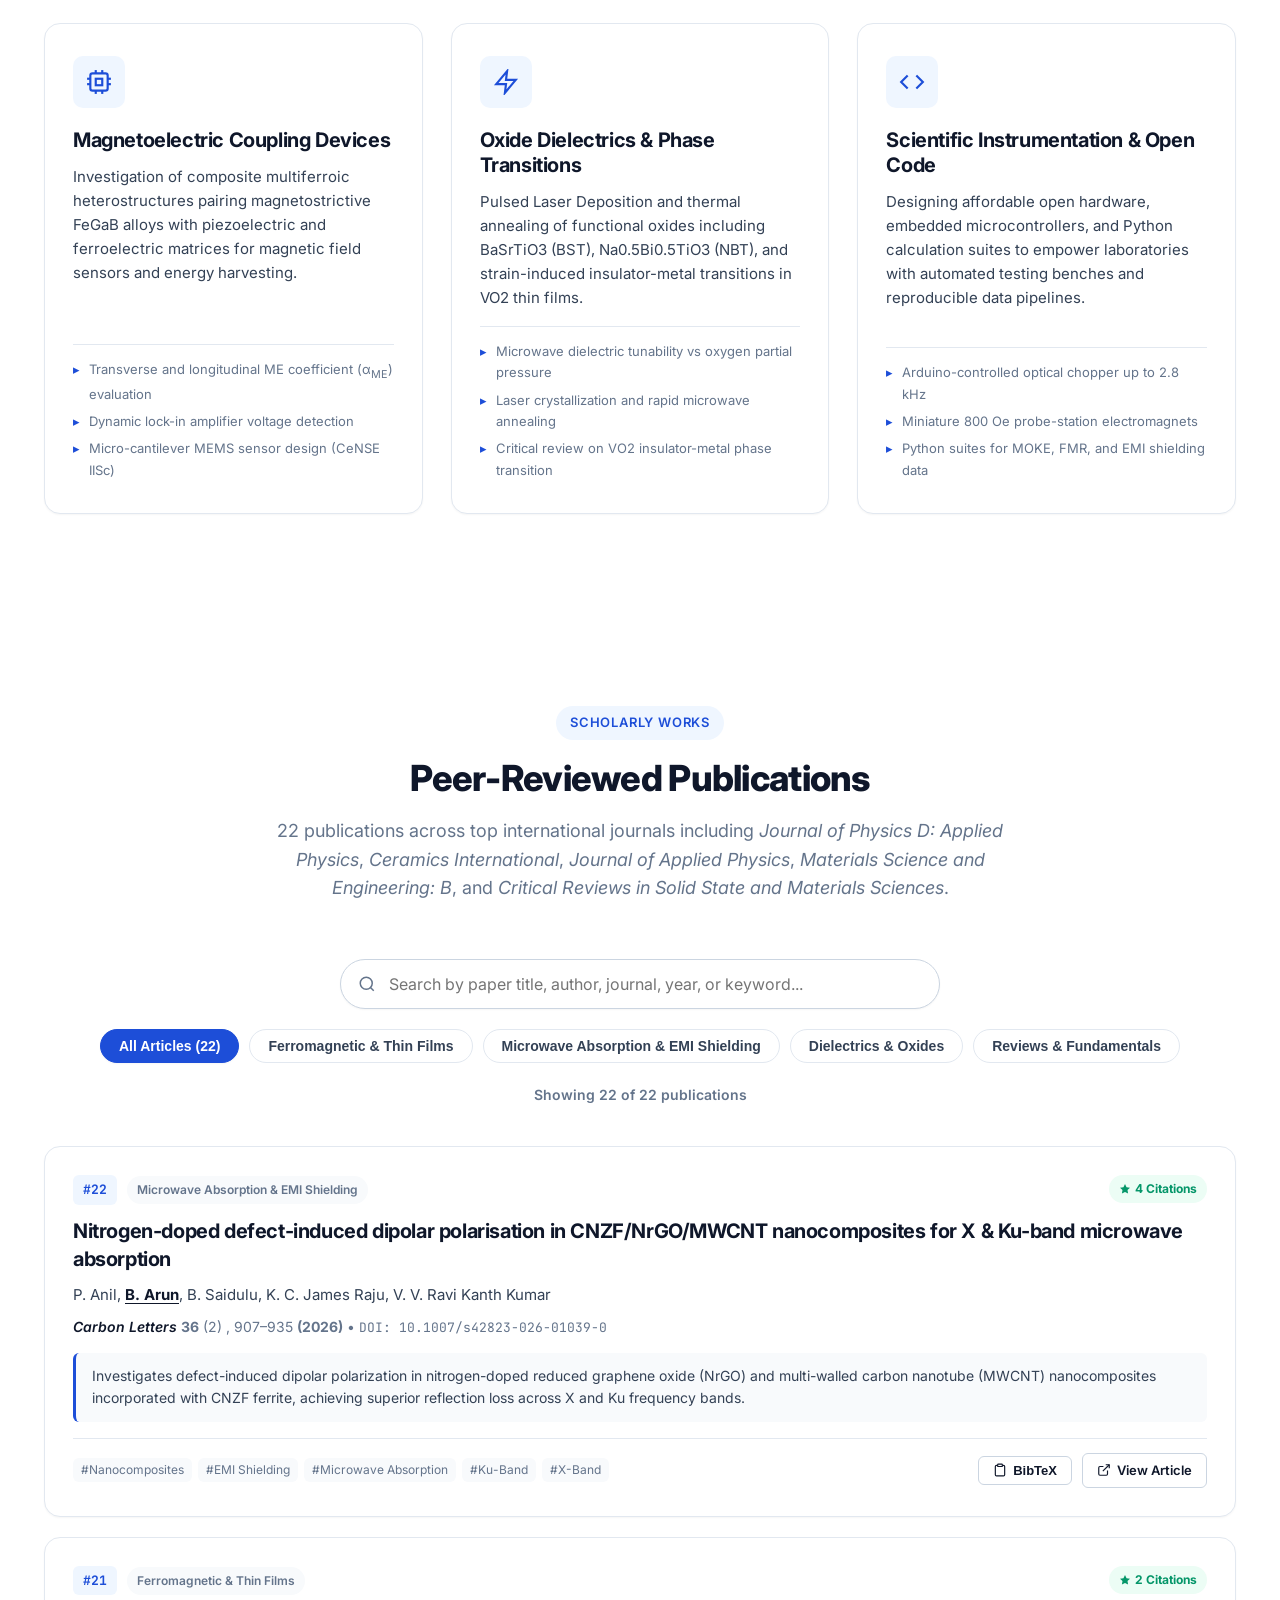
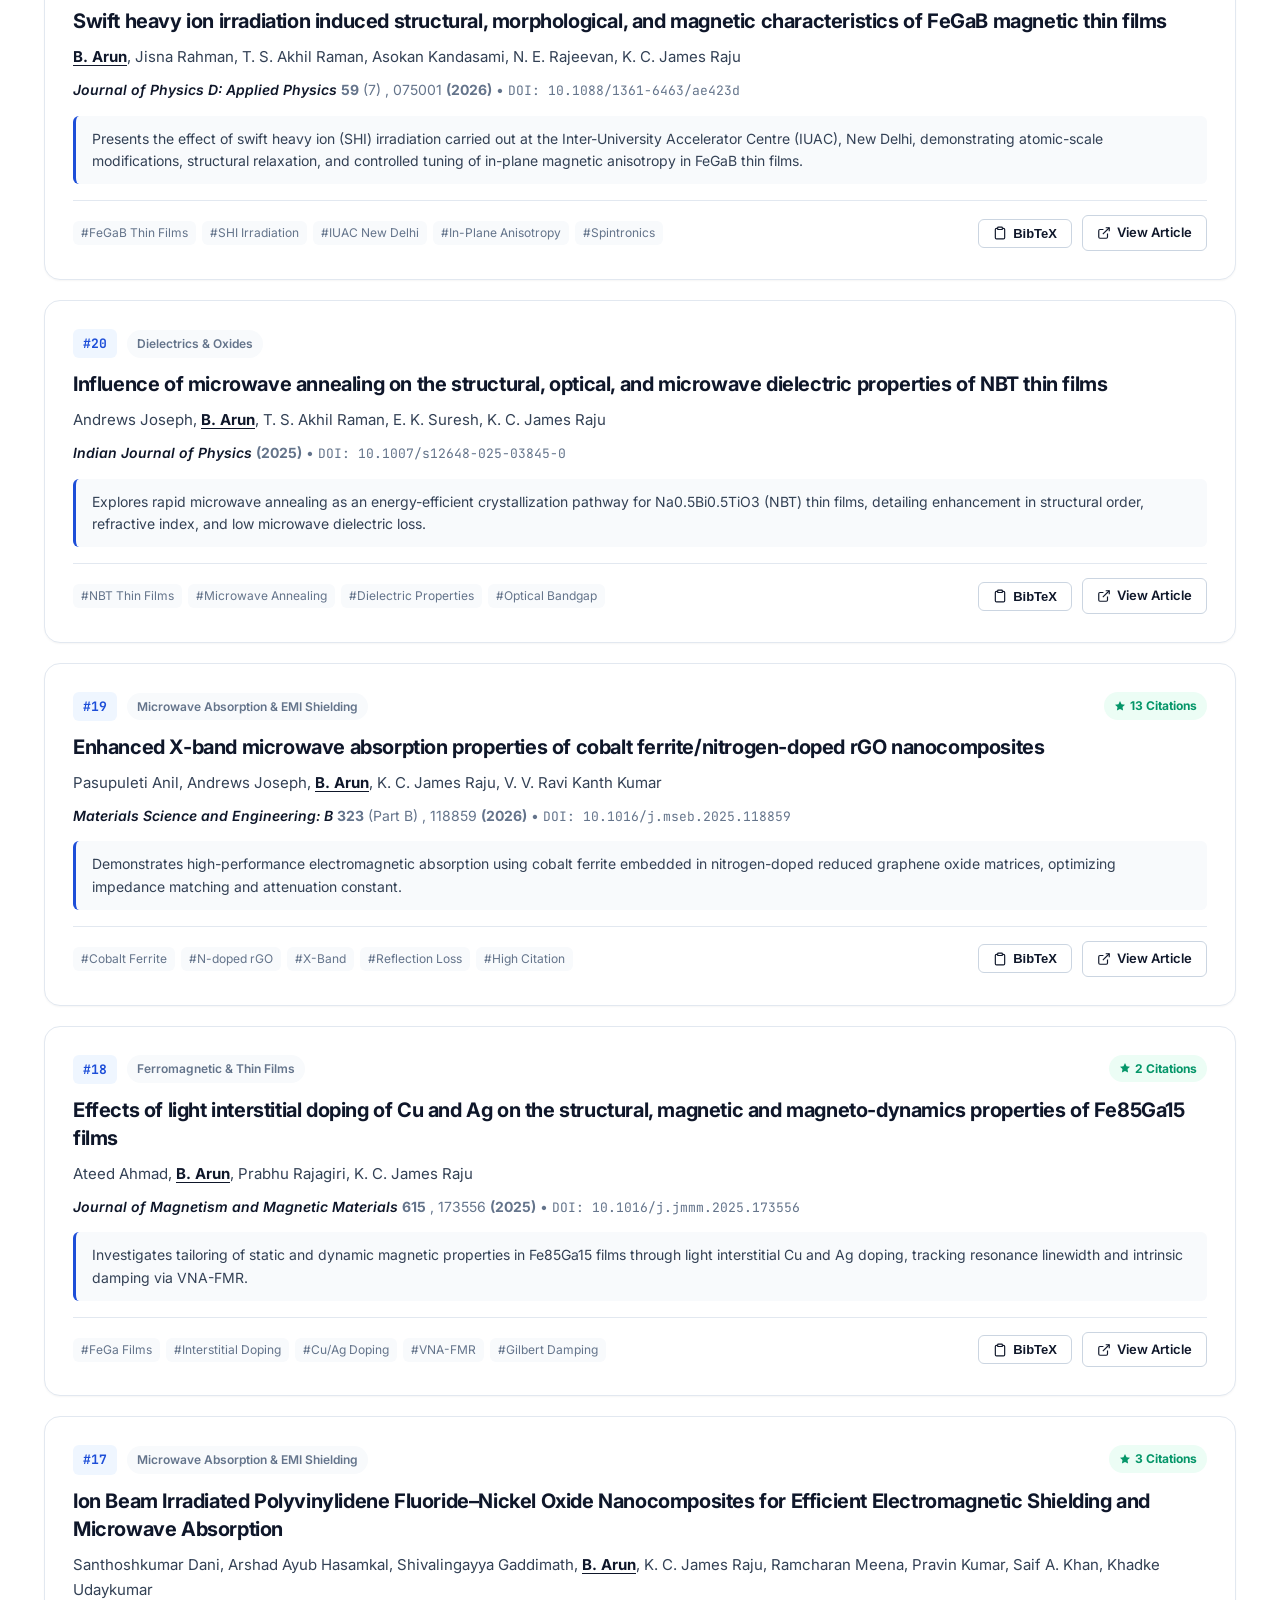
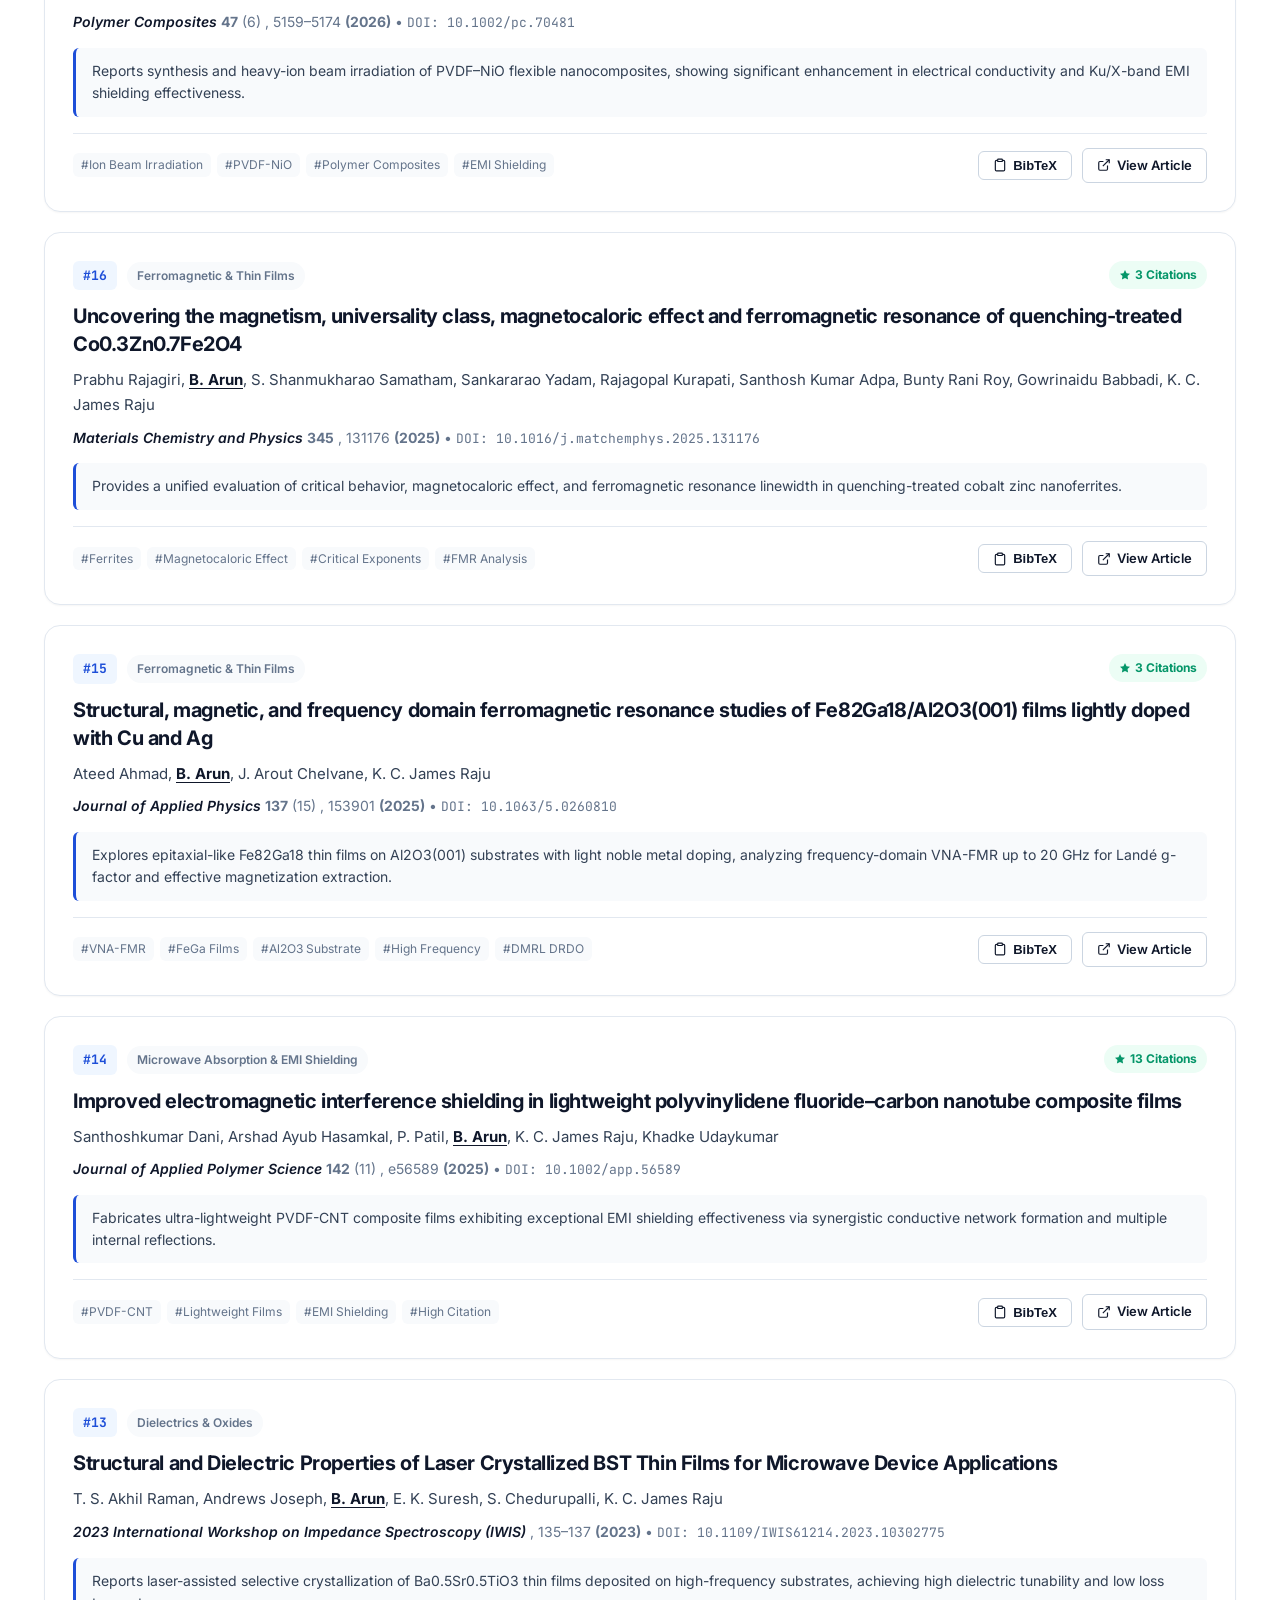
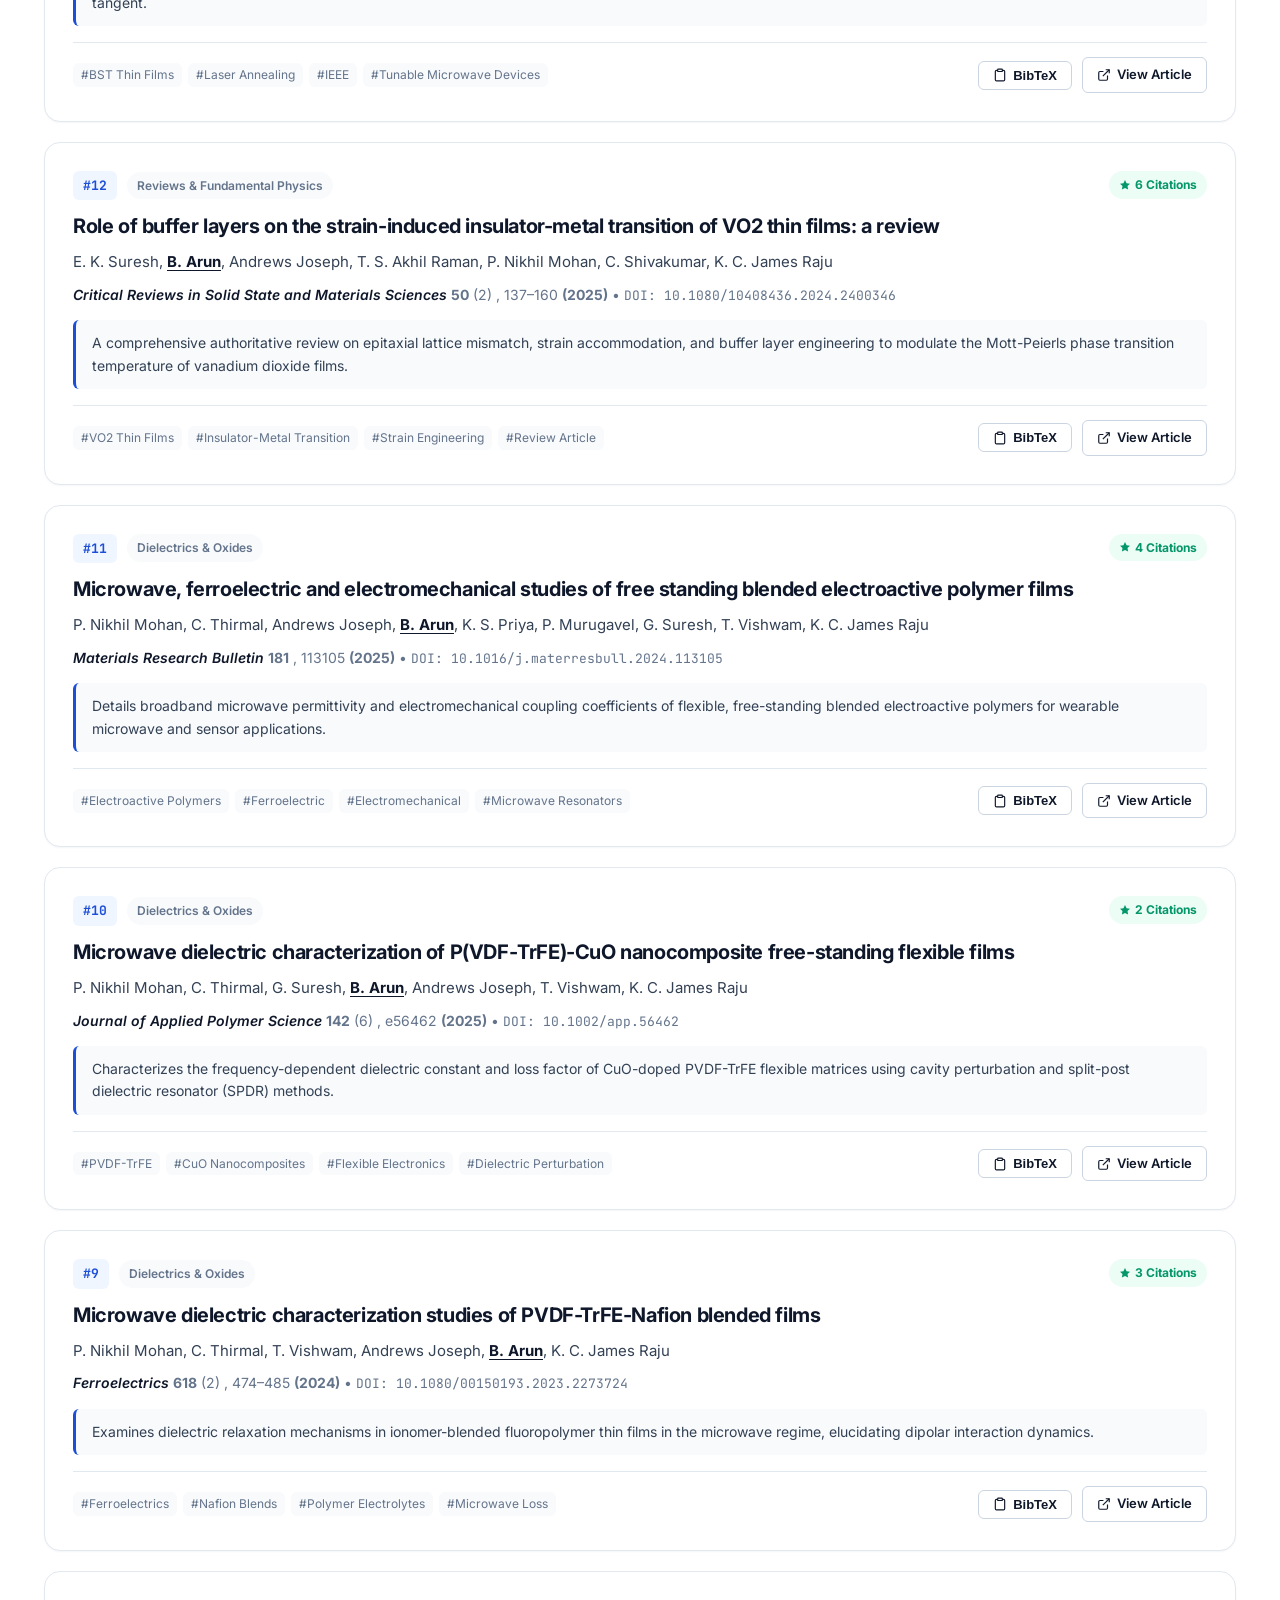
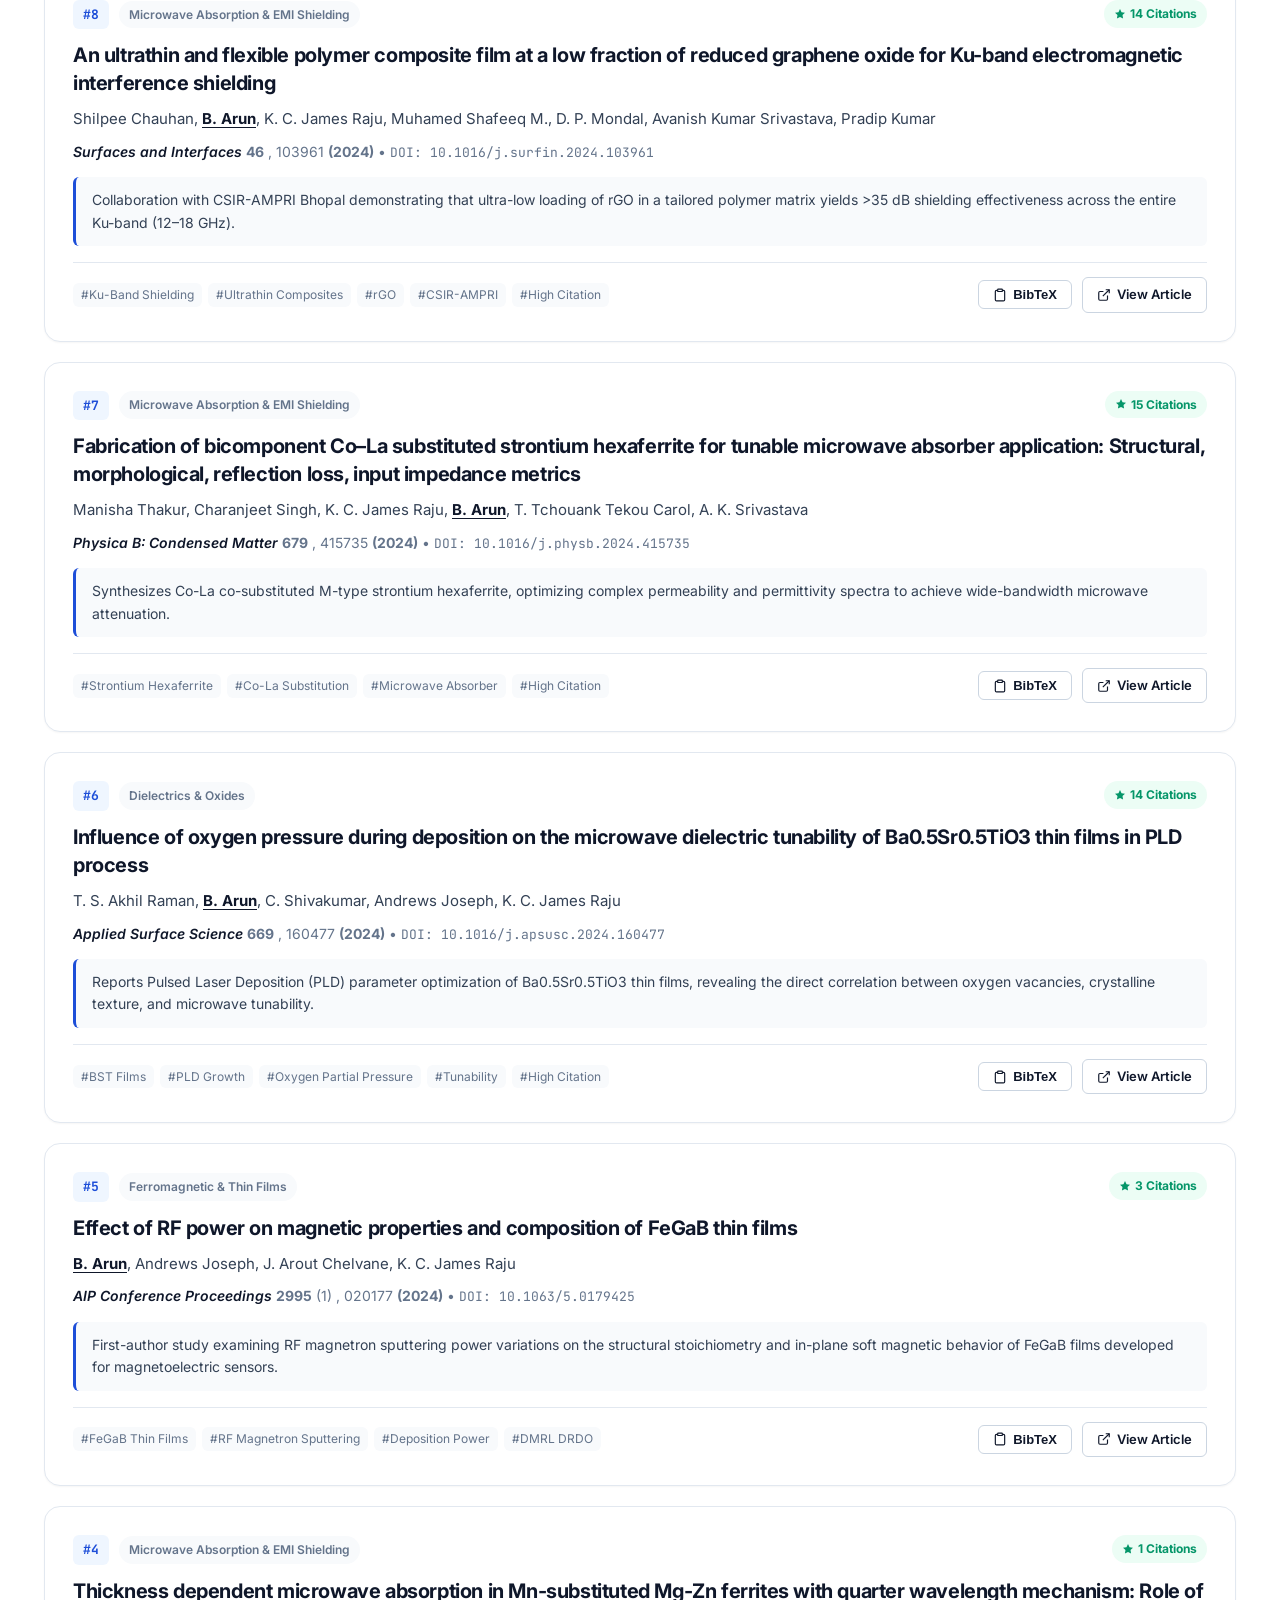
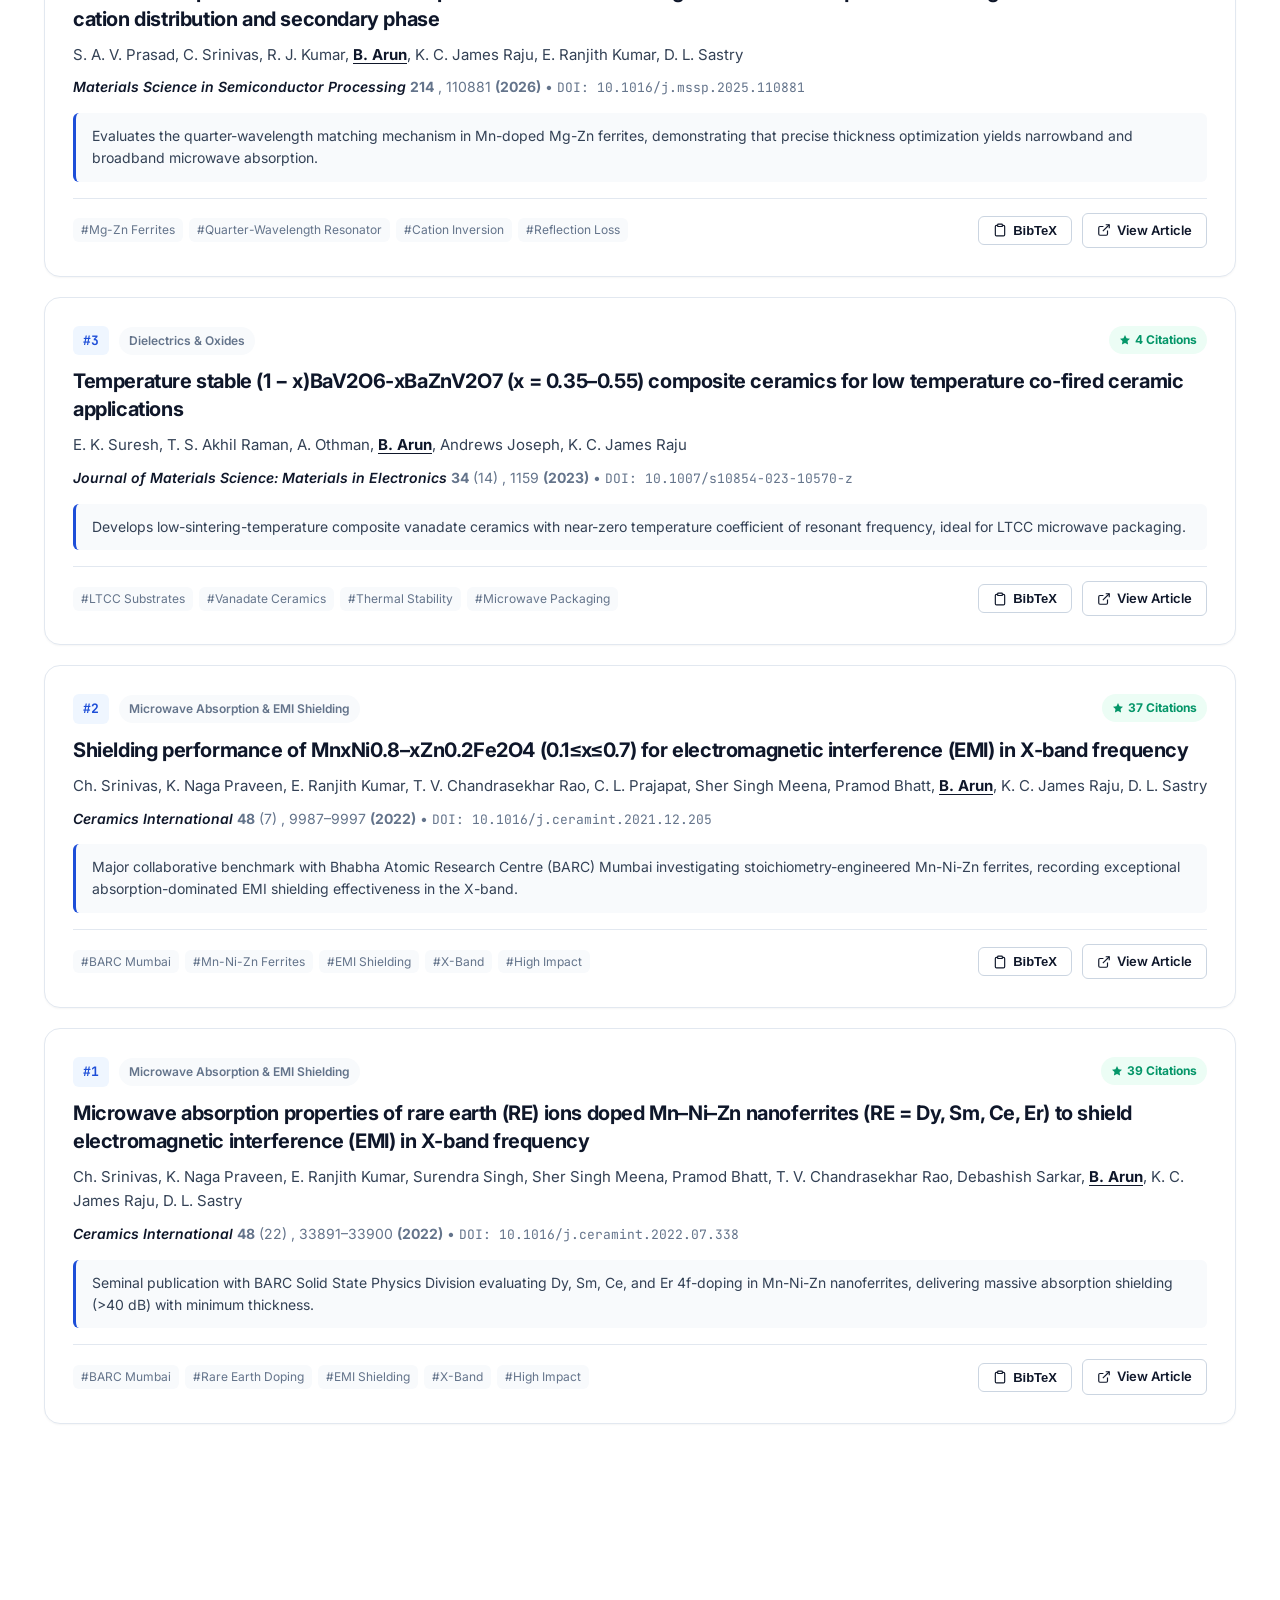
==== commit fba7fb0c: "Core Technical Competencies & Expertise update" ====
--- a/website/index.html
+++ b/website/index.html
@@ -7,7 +7,7 @@
 <title>Arun B | Team Leader at Qubeats &amp; Senior Research Scholar - University of Hyderabad</title>
 <!-- SEO & Academic Metadata -->
 <meta content="Academic and engineering portfolio of Arun B (B. Arun), Team Leader at Qubeats (leading Magnetic Navigation application development for GPS-denied environments) and Senior Research Scholar affiliated with the School of Physics, University of Hyderabad (CASEST laboratory, 2019 - Present). Specializing in magnetic navigation, instrumentation, thin film synthesis, VNA-FMR, and multiferroics." name="description"/>
-<meta content="Arun B, B Arun, Qubeats, Magnetic Navigation, GPS denied, Team Leader, Electronics and Instrumentation, University of Hyderabad, Physics, Thin Films, FeGaB, VNA-FMR, Ferromagnetic Resonance, Microwave Absorption, EMI Shielding, CSIR NET JRF, Magnetoelectrics, RF Sputtering, PLD" name="keywords"/>
+<meta content="Arun B, B Arun, Qubeats, Magnetic Navigation, GPS denied, Team Leader, Electronics and Instrumentation, Nanofabrication, Cleanroom Operations, Semiconductor Device Fabrication, Thin Film Deposition, Sputter Deposition, Materials Characterization, Thin Film Characterization, Device Characterization, Ferromagnetic Resonance, FMR, XPS Analysis, RF Testing &amp; Measurement, Microwave Characterization, On-Wafer RF Testing, Vector Network Analyzer, VNA, EMI/EMC Testing, Microwave Shielding Effectiveness Testing, Embedded Systems Development, STM32 Development, Microcontroller Programming, Embedded C, Sensor Integration, Instrumentation Development, Test &amp; Measurement Systems, NI LabVIEW, KLayout, Python, Origin Pro, Autodesk Fusion 360, STM32CubeIDE, Keithley SMU, Quantum Magnetometer, SPI, I2C, UART, Hardware-Software Integration, Systems Engineering, Technical Leadership, Cross-Functional Team Management, Project Planning &amp; Execution, Risk Mitigation, Technical Mentoring, Research &amp; Development" name="keywords"/>
 <meta content="Arun B" name="author"/>
 <link href="https://sites.google.com/view/arunb/home" rel="canonical"/>
 <!-- Open Graph -->
@@ -46,13 +46,31 @@
     ],
     "knowsAbout": [
       "Magnetic Navigation for GPS-denied Environments",
-      "Electronics and Instrumentation",
-      "Thin Film Synthesis",
-      "Ferromagnetic Resonance",
-      "Microwave Characterization",
-      "Electromagnetic Shielding",
-      "Magnetoelectric Coupling",
-      "Instrumentation and Automation"
+      "Nanofabrication & Cleanroom Operations",
+      "Semiconductor Device Fabrication",
+      "Thin Film Deposition & Sputtering",
+      "Materials & Device Characterization",
+      "Ferromagnetic Resonance (FMR)",
+      "XPS Analysis",
+      "RF & Microwave Characterization",
+      "On-Wafer RF Testing & VNA",
+      "EMI/EMC Shielding Testing",
+      "Embedded Systems Development",
+      "STM32 & Microcontroller Programming",
+      "Embedded C",
+      "Sensor Integration & DAQ",
+      "Instrumentation Development",
+      "Test & Measurement Systems",
+      "NI LabVIEW Automation",
+      "Communication Protocols (SPI, I2C, UART)",
+      "CAD Design & 3D Printing (Autodesk Fusion 360)",
+      "Hardware-Software Integration",
+      "Systems Engineering",
+      "Technical Leadership & Team Management",
+      "Project Planning & Execution",
+      "Risk Management & Mitigation",
+      "Technical Mentoring",
+      "Research & Development (R&D)"
     ]
   }
   </script>
@@ -79,6 +97,7 @@
 <ul class="nav-links">
 <li><a class="nav-link" href="#about">About</a></li>
 <li><a class="nav-link" href="#experience">Experience</a></li>
+<li><a class="nav-link" href="#skills">Skills</a></li>
 <li><a class="nav-link" href="#research">Research</a></li>
 <li><a class="nav-link" href="#publications">Publications</a></li>
 <li><a class="nav-link" href="#setups">Setups &amp; Innovation</a></li>
@@ -104,6 +123,7 @@
 <a class="nav-link" href="#home">Home</a>
 <a class="nav-link" href="#about">About &amp; Background</a>
 <a class="nav-link" href="#experience">Experience &amp; Leadership</a>
+<a class="nav-link" href="#skills">Skills &amp; Competencies</a>
 <a class="nav-link" href="#research">Research Thrusts</a>
 <a class="nav-link" href="#publications">Publications (22 Articles)</a>
 <a class="nav-link" href="#setups">Experimental Setups</a>
@@ -409,6 +429,193 @@
 </section>
 
 <!-- ==========================================================================
+       CORE TECHNICAL COMPETENCIES & EXPERTISE
+       ========================================================================== -->
+<section class="section" id="skills">
+<div class="container">
+<div class="section-header">
+<span class="section-badge">Technical Competency Matrix</span>
+<h2 class="section-title">Core Technical Competencies &amp; Expertise</h2>
+<p class="section-subtitle">
+          Comprehensive multi-disciplinary technical capabilities spanning thin film nanofabrication, microwave engineering, embedded systems, instrumentation, and engineering leadership.
+        </p>
+</div>
+
+<!-- 6-Category Competency Grid -->
+<div style="display: grid; grid-template-columns: repeat(auto-fit, minmax(340px, 1fr)); gap: 24px; margin-bottom: 32px;">
+
+<!-- Card 1: Advanced Materials & Nanofabrication -->
+<div class="competencies-card" style="padding: 24px; display: flex; flex-direction: column;">
+<div style="display: flex; align-items: center; gap: 12px; margin-bottom: 16px; border-bottom: 1px solid var(--border-light); padding-bottom: 12px;">
+<div style="width: 38px; height: 38px; border-radius: 8px; background: rgba(37, 99, 235, 0.1); color: var(--accent-primary); display: flex; align-items: center; justify-content: center; flex-shrink: 0;">
+<svg fill="none" height="20" stroke="currentColor" stroke-width="2" viewbox="0 0 24 24" width="20"><path d="M21 16V8a2 2 0 0 0-1-1.73l-7-4a2 2 0 0 0-2 0l-7 4A2 2 0 0 0 3 8v8a2 2 0 0 0 1 1.73l7 4a2 2 0 0 0 2 0l7-4A2 2 0 0 0 21 16z"></path><polyline points="3.27 6.96 12 12.01 20.73 6.96"></polyline><line x1="12" x2="12" y1="22.08" y2="12"></line></svg>
+</div>
+<div>
+<h3 style="font-size: 1.05rem; font-weight: 700; margin: 0; color: var(--text-primary);">Advanced Materials &amp; Nanofabrication</h3>
+<span style="font-size: 0.75rem; color: var(--text-muted);">Thin Films, Sputtering &amp; Cleanroom Ops</span>
+</div>
+</div>
+<div class="skill-tag-group" style="margin-bottom: 0;">
+<span class="skill-tag">Nanofabrication</span>
+<span class="skill-tag">Cleanroom Operations</span>
+<span class="skill-tag">Semiconductor Device Fabrication</span>
+<span class="skill-tag">Thin Film Deposition</span>
+<span class="skill-tag">Sputter Deposition</span>
+<span class="skill-tag">Materials Characterization</span>
+<span class="skill-tag">Thin Film Characterization</span>
+<span class="skill-tag">Device Characterization</span>
+<span class="skill-tag">Ferromagnetic Resonance (FMR)</span>
+<span class="skill-tag">XPS Analysis</span>
+</div>
+</div>
+
+<!-- Card 2: RF & Microwave Engineering -->
+<div class="competencies-card" style="padding: 24px; display: flex; flex-direction: column;">
+<div style="display: flex; align-items: center; gap: 12px; margin-bottom: 16px; border-bottom: 1px solid var(--border-light); padding-bottom: 12px;">
+<div style="width: 38px; height: 38px; border-radius: 8px; background: rgba(6, 182, 212, 0.1); color: var(--accent-cyan); display: flex; align-items: center; justify-content: center; flex-shrink: 0;">
+<svg fill="none" height="20" stroke="currentColor" stroke-width="2" viewbox="0 0 24 24" width="20"><path d="M4.93 19.07A10 10 0 0 1 12 16a10 10 0 0 1 7.07 3.07M1.39 15.54A15 15 0 0 1 12 11a15 15 0 0 1 10.61 4.54M8.46 22.54A5 5 0 0 1 12 21a5 5 0 0 1 3.54 1.54M12 2a4 4 0 0 1 4 4c0 1.5-1 3-2 3.5v2.5h-4V9.5C9 9 8 7.5 8 6a4 4 0 0 1 4-4z"></path></svg>
+</div>
+<div>
+<h3 style="font-size: 1.05rem; font-weight: 700; margin: 0; color: var(--text-primary);">RF &amp; Microwave Engineering</h3>
+<span style="font-size: 0.75rem; color: var(--text-muted);">VNA, Shielding &amp; High-Frequency Testing</span>
+</div>
+</div>
+<div class="skill-tag-group" style="margin-bottom: 0;">
+<span class="skill-tag">RF Testing &amp; Measurement</span>
+<span class="skill-tag">Microwave Characterization</span>
+<span class="skill-tag">On-Wafer RF Testing</span>
+<span class="skill-tag">Vector Network Analyzer (VNA)</span>
+<span class="skill-tag">EMI/EMC Testing</span>
+<span class="skill-tag">Microwave Shielding Effectiveness Testing</span>
+</div>
+</div>
+
+<!-- Card 3: Embedded Systems & Instrumentation -->
+<div class="competencies-card" style="padding: 24px; display: flex; flex-direction: column;">
+<div style="display: flex; align-items: center; gap: 12px; margin-bottom: 16px; border-bottom: 1px solid var(--border-light); padding-bottom: 12px;">
+<div style="width: 38px; height: 38px; border-radius: 8px; background: rgba(16, 185, 129, 0.1); color: #10b981; display: flex; align-items: center; justify-content: center; flex-shrink: 0;">
+<svg fill="none" height="20" stroke="currentColor" stroke-width="2" viewbox="0 0 24 24" width="20"><rect height="18" rx="2" ry="2" width="18" x="3" y="3"></rect><line x1="9" x2="9" y1="9" y2="15"></line><line x1="15" x2="15" y1="9" y2="15"></line><line x1="9" x2="15" y1="12" y2="12"></line><line x1="9" x2="9" y1="3" y2="1"></line><line x1="15" x2="15" y1="3" y2="1"></line><line x1="9" x2="9" y1="21" y2="23"></line><line x1="15" x2="15" y1="21" y2="23"></line></svg>
+</div>
+<div>
+<h3 style="font-size: 1.05rem; font-weight: 700; margin: 0; color: var(--text-primary);">Embedded Systems &amp; Instrumentation</h3>
+<span style="font-size: 0.75rem; color: var(--text-muted);">Microcontrollers, DAQ, NI LabVIEW &amp; STM32</span>
+</div>
+</div>
+<div class="skill-tag-group" style="margin-bottom: 0;">
+<span class="skill-tag">Embedded Systems Development</span>
+<span class="skill-tag">STM32 Development</span>
+<span class="skill-tag">Microcontroller Programming</span>
+<span class="skill-tag">Embedded C</span>
+<span class="skill-tag">Sensor Integration</span>
+<span class="skill-tag">Instrumentation Development</span>
+<span class="skill-tag">Test &amp; Measurement Systems</span>
+<span class="skill-tag">NI LabVIEW</span>
+<span class="skill-tag">Hardware-Software Integration</span>
+<span class="skill-tag">Data Acquisition Systems (DAQ)</span>
+</div>
+</div>
+
+<!-- Card 4: Communication Protocols -->
+<div class="competencies-card" style="padding: 24px; display: flex; flex-direction: column;">
+<div style="display: flex; align-items: center; gap: 12px; margin-bottom: 16px; border-bottom: 1px solid var(--border-light); padding-bottom: 12px;">
+<div style="width: 38px; height: 38px; border-radius: 8px; background: rgba(245, 158, 11, 0.1); color: #f59e0b; display: flex; align-items: center; justify-content: center; flex-shrink: 0;">
+<svg fill="none" height="20" stroke="currentColor" stroke-width="2" viewbox="0 0 24 24" width="20"><polyline points="22 12 18 12 15 21 9 3 6 12 2 12"></polyline></svg>
+</div>
+<div>
+<h3 style="font-size: 1.05rem; font-weight: 700; margin: 0; color: var(--text-primary);">Communication Protocols</h3>
+<span style="font-size: 0.75rem; color: var(--text-muted);">Embedded &amp; Industrial Interfaces</span>
+</div>
+</div>
+<div class="skill-tag-group" style="margin-bottom: 0;">
+<span class="skill-tag">SPI</span>
+<span class="skill-tag">I²C</span>
+<span class="skill-tag">UART</span>
+</div>
+</div>
+
+<!-- Card 5: Design & Prototyping -->
+<div class="competencies-card" style="padding: 24px; display: flex; flex-direction: column;">
+<div style="display: flex; align-items: center; gap: 12px; margin-bottom: 16px; border-bottom: 1px solid var(--border-light); padding-bottom: 12px;">
+<div style="width: 38px; height: 38px; border-radius: 8px; background: rgba(139, 92, 246, 0.1); color: #8b5cf6; display: flex; align-items: center; justify-content: center; flex-shrink: 0;">
+<svg fill="none" height="20" stroke="currentColor" stroke-width="2" viewbox="0 0 24 24" width="20"><rect height="14" rx="2" width="18" x="3" y="3"></rect><path d="M3 9h18"></path><path d="M9 21V9"></path></svg>
+</div>
+<div>
+<h3 style="font-size: 1.05rem; font-weight: 700; margin: 0; color: var(--text-primary);">Design &amp; Prototyping</h3>
+<span style="font-size: 0.75rem; color: var(--text-muted);">CAD Modeling &amp; Additive Manufacturing</span>
+</div>
+</div>
+<div class="skill-tag-group" style="margin-bottom: 0;">
+<span class="skill-tag">Autodesk Fusion 360</span>
+<span class="skill-tag">CAD Design</span>
+<span class="skill-tag">3D Printing</span>
+</div>
+</div>
+
+<!-- Card 6: Leadership & Systems Engineering -->
+<div class="competencies-card" style="padding: 24px; display: flex; flex-direction: column;">
+<div style="display: flex; align-items: center; gap: 12px; margin-bottom: 16px; border-bottom: 1px solid var(--border-light); padding-bottom: 12px;">
+<div style="width: 38px; height: 38px; border-radius: 8px; background: rgba(236, 72, 153, 0.1); color: #ec4899; display: flex; align-items: center; justify-content: center; flex-shrink: 0;">
+<svg fill="none" height="20" stroke="currentColor" stroke-width="2" viewbox="0 0 24 24" width="20"><path d="M17 21v-2a4 4 0 0 0-4-4H5a4 4 0 0 0-4 4v2"></path><circle cx="9" cy="7" r="4"></circle><path d="M23 21v-2a4 4 0 0 0-3-3.87"></path><path d="M16 3.13a4 4 0 0 1 0 7.75"></path></svg>
+</div>
+<div>
+<h3 style="font-size: 1.05rem; font-weight: 700; margin: 0; color: var(--text-primary);">Leadership &amp; Systems Engineering</h3>
+<span style="font-size: 0.75rem; color: var(--text-muted);">Product R&amp;D, Team Direction &amp; Execution</span>
+</div>
+</div>
+<div class="skill-tag-group" style="margin-bottom: 0;">
+<span class="skill-tag">Technical Leadership</span>
+<span class="skill-tag">Cross-Functional Team Management</span>
+<span class="skill-tag">Project Planning &amp; Execution</span>
+<span class="skill-tag">Resource Planning</span>
+<span class="skill-tag">Risk Management &amp; Mitigation</span>
+<span class="skill-tag">Technical Mentoring</span>
+<span class="skill-tag">Systems Engineering</span>
+<span class="skill-tag">Research &amp; Development (R&amp;D)</span>
+</div>
+</div>
+
+</div>
+
+<!-- Software, Tools & Scientific Instruments Banner -->
+<div class="competencies-card" style="padding: 20px 24px; margin-bottom: 24px; background: var(--bg-card); border-left: 4px solid var(--accent-primary);">
+<div style="display: flex; flex-wrap: wrap; align-items: center; justify-content: space-between; gap: 16px;">
+<div style="font-weight: 700; font-size: 0.95rem; color: var(--text-primary); display: flex; align-items: center; gap: 8px;">
+<svg fill="none" height="18" stroke="currentColor" stroke-width="2" viewbox="0 0 24 24" width="18"><polygon points="12 2 2 7 12 12 22 7 12 2"></polygon><polyline points="2 17 12 22 22 17"></polyline><polyline points="2 12 12 17 22 12"></polyline></svg>
+          Primary Tools, Software &amp; Scientific Instruments:
+        </div>
+<div class="skill-tag-group" style="margin-bottom: 0;">
+<span class="skill-tag" style="background: var(--accent-light); color: var(--accent-primary); border-color: rgba(37, 99, 235, 0.2);">Python</span>
+<span class="skill-tag" style="background: var(--accent-light); color: var(--accent-primary); border-color: rgba(37, 99, 235, 0.2);">KLayout</span>
+<span class="skill-tag" style="background: var(--accent-light); color: var(--accent-primary); border-color: rgba(37, 99, 235, 0.2);">Origin Pro</span>
+<span class="skill-tag" style="background: var(--accent-light); color: var(--accent-primary); border-color: rgba(37, 99, 235, 0.2);">Autodesk Fusion 360</span>
+<span class="skill-tag" style="background: var(--accent-light); color: var(--accent-primary); border-color: rgba(37, 99, 235, 0.2);">STM32CubeIDE</span>
+<span class="skill-tag" style="background: var(--accent-light); color: var(--accent-primary); border-color: rgba(37, 99, 235, 0.2);">VNA</span>
+<span class="skill-tag" style="background: var(--accent-light); color: var(--accent-primary); border-color: rgba(37, 99, 235, 0.2);">Keithley SMU</span>
+<span class="skill-tag" style="background: var(--accent-light); color: var(--accent-primary); border-color: rgba(37, 99, 235, 0.2);">Quantum Magnetometer</span>
+</div>
+</div>
+</div>
+
+<!-- Condensed Technical & Domain Index -->
+<div style="background: var(--bg-tertiary); border: 1px solid var(--border-light); border-radius: var(--radius-lg); padding: 20px 24px;">
+<div style="display: flex; align-items: center; justify-content: space-between; margin-bottom: 12px; gap: 12px; flex-wrap: wrap;">
+<span style="font-size: 0.8125rem; font-weight: 700; text-transform: uppercase; letter-spacing: 0.05em; color: var(--text-muted); display: flex; align-items: center; gap: 6px;">
+<svg fill="none" height="15" stroke="currentColor" stroke-width="2" viewbox="0 0 24 24" width="15"><circle cx="12" cy="12" r="10"></circle><polyline points="12 6 12 12 14 14"></polyline></svg>
+          Cross-Disciplinary Competency Index
+        </span>
+<button id="skills-copy-btn" onclick="navigator.clipboard.writeText(document.getElementById('skills-condensed-text').innerText); this.innerText='Copied!'; setTimeout(()=>this.innerText='Copy Keywords', 2000);" style="padding: 5px 14px; font-size: 0.75rem; font-weight: 600; border-radius: var(--radius-sm); border: 1px solid var(--border-light); background: var(--bg-card); color: var(--text-secondary); cursor: pointer; transition: all 0.2s ease;">
+          Copy Keywords
+        </button>
+</div>
+<p id="skills-condensed-text" style="font-size: 0.875rem; line-height: 1.8; color: var(--text-secondary); margin: 0; font-family: var(--font-mono, monospace);">
+        Nanofabrication &bull; Semiconductor Device Fabrication &bull; Thin Film Deposition &bull; Materials Characterization &bull; Ferromagnetic Resonance (FMR) &bull; XPS Analysis &bull; RF &amp; Microwave Characterization &bull; On-Wafer RF Testing &bull; Embedded Systems Development &bull; STM32 Development &bull; Sensor Integration &bull; Instrumentation Development &bull; Test &amp; Measurement Systems &bull; NI LabVIEW &bull; KLayout &bull; Python &bull; Origin Pro &bull; Autodesk Fusion 360 &bull; STM32CubeIDE &bull; VNA &bull; Keithley SMU &bull; Quantum magnetometer &bull; SPI &bull; I&sup2;C &bull; UART &bull; Hardware-Software Integration &bull; Systems Engineering &bull; Technical Leadership &bull; Cross-Functional Team Management &bull; Project Planning &amp; Execution &bull; Risk Mitigation &bull; Technical Mentoring &bull; Research &amp; Development (R&amp;D)
+      </p>
+</div>
+
+</div>
+</section>
+
+<!-- ==========================================================================
        RESEARCH THRUSTS
        ========================================================================== -->
 <section class="section" id="research">
@@ -1758,6 +1965,7 @@
 <ul class="footer-links">
 <li><a href="#about">About &amp; Background</a></li>
 <li><a href="#experience">Experience &amp; Leadership</a></li>
+<li><a href="#skills">Skills &amp; Competencies</a></li>
 <li><a href="#research">Research Thrusts</a></li>
 <li><a href="#publications">Publications (22 Articles)</a></li>
 <li><a href="#setups">In-house Setups</a></li>
